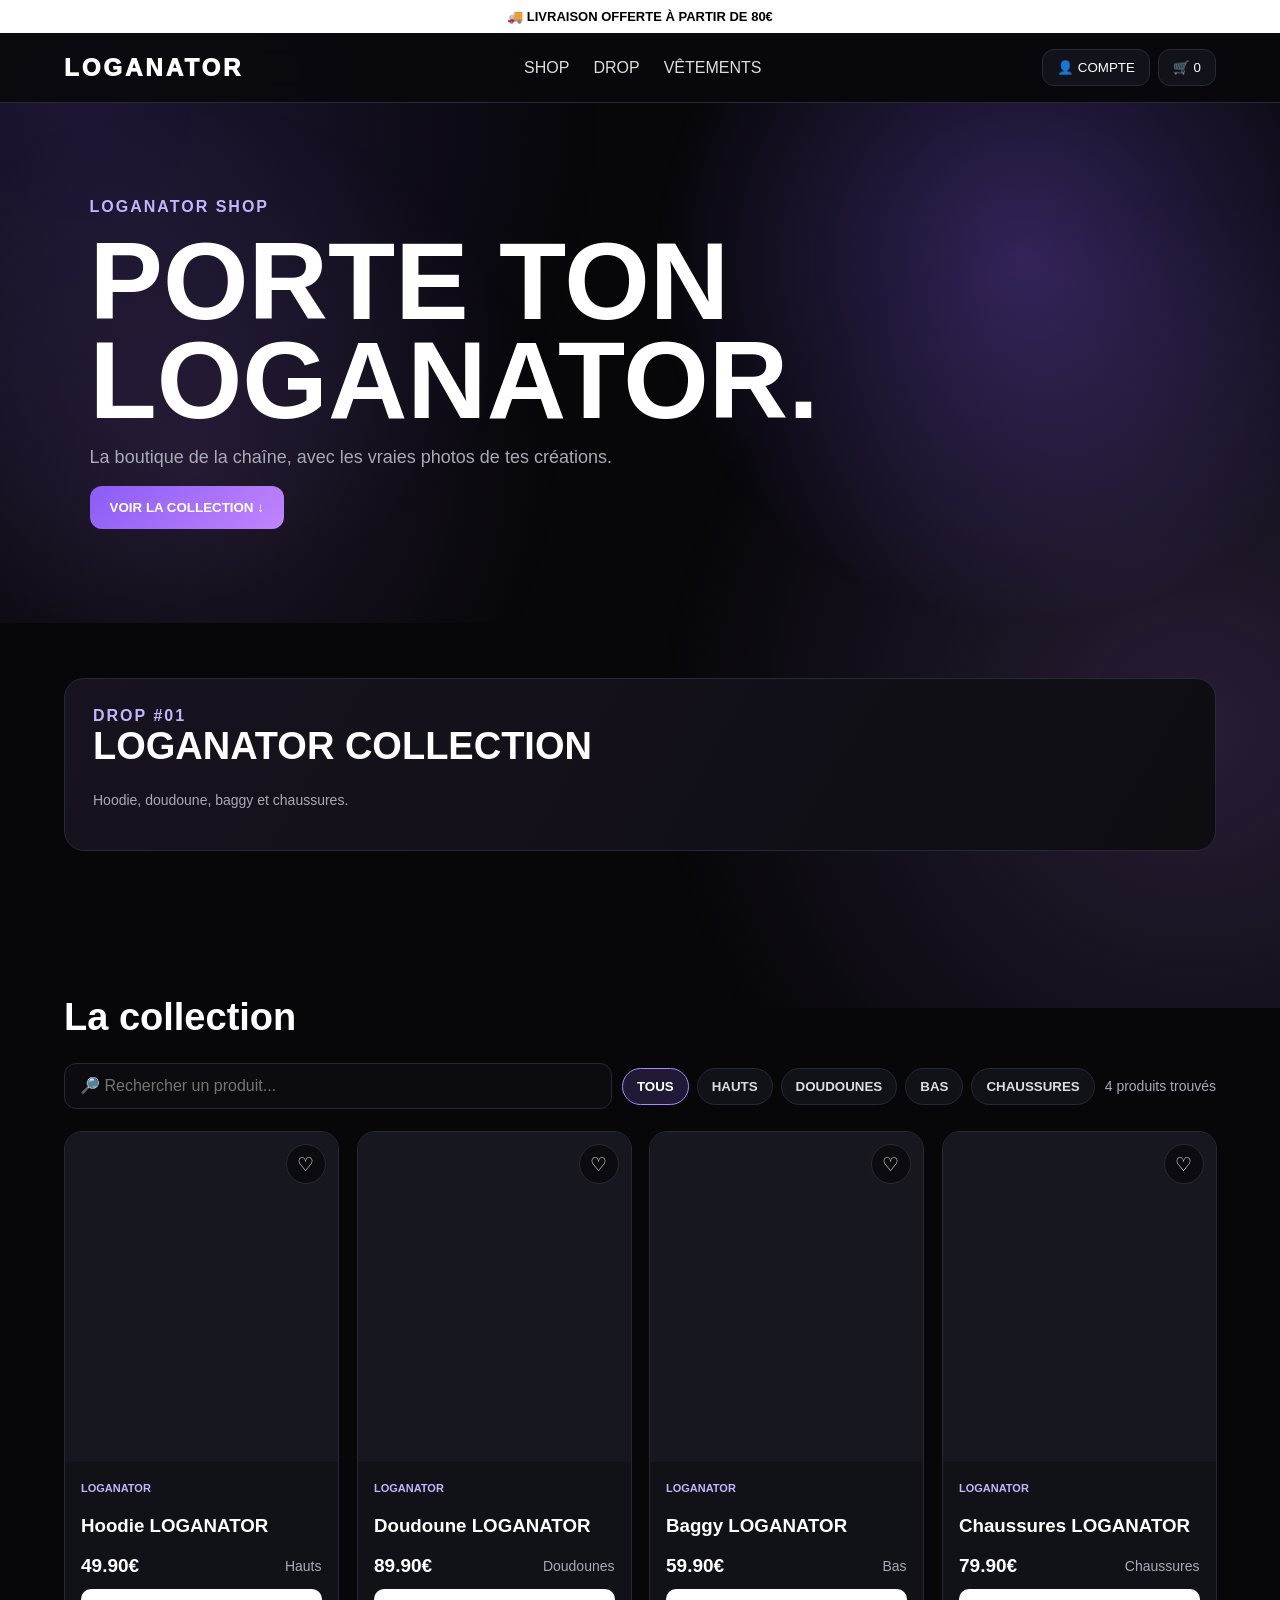
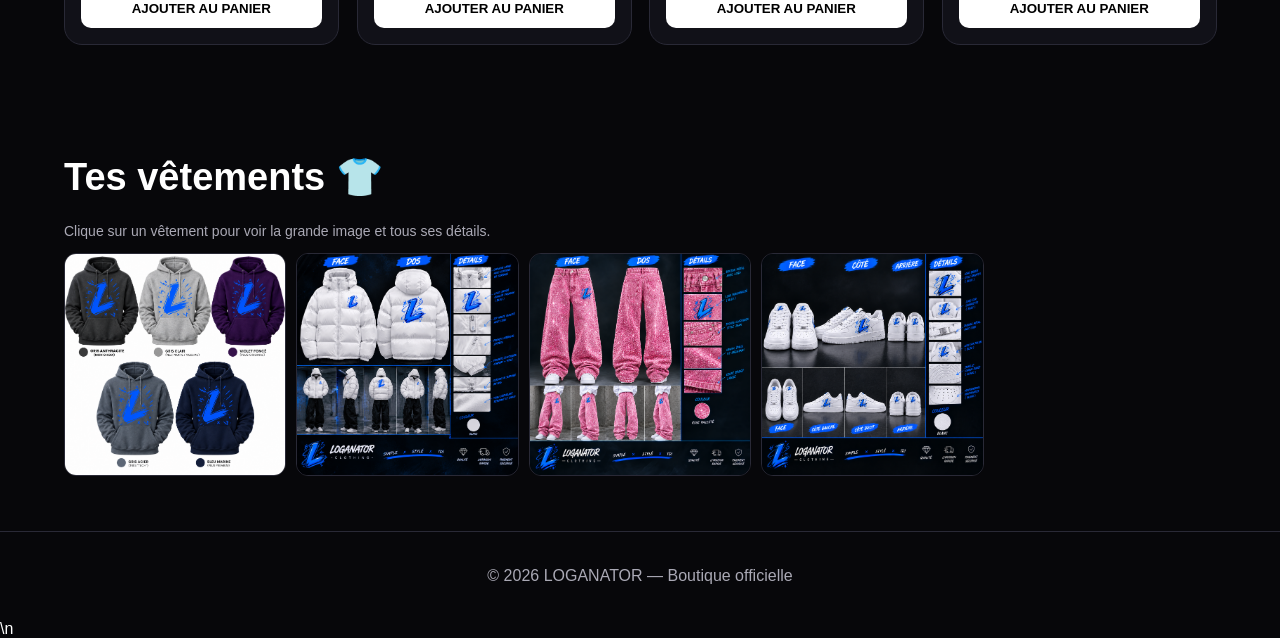
==== index.html @ 08bcb6fb "Add files via upload" ====
<!doctype html>
<html lang="fr">
<head>
<meta charset="utf-8">
<meta name="viewport" content="width=device-width,initial-scale=1">
<title>LOGANATOR — Boutique</title>
<style>
:root{--bg:#07070a;--card:#111118;--text:#fff;--muted:#aaa9b5;--accent:#8b5cf6;--line:#292936}
*{box-sizing:border-box}body{margin:0;background:var(--bg);color:var(--text);font-family:Arial,Helvetica,sans-serif}
.top{padding:9px;text-align:center;background:#fff;color:#000;font-weight:800;font-size:13px}
nav{position:sticky;top:0;z-index:20;display:flex;justify-content:space-between;align-items:center;padding:16px 5%;background:#09090def;border-bottom:1px solid var(--line);backdrop-filter:blur(12px)}
.logo{font-weight:1000;letter-spacing:3px;font-size:24px}.links{display:flex;gap:24px}.links a{color:#ddd;text-decoration:none}
.btn{border:1px solid var(--line);background:#12121a;color:#fff;border-radius:12px;padding:10px 14px;cursor:pointer}
.hero{padding:90px 7%;min-height:520px;display:flex;align-items:center;background:radial-gradient(circle at 80% 30%,#8b5cf655,transparent 34%),radial-gradient(circle at 15% 70%,#c084fc22,transparent 32%)}
.kicker{color:#c4b5fd;font-weight:900;letter-spacing:2px}h1{font-size:clamp(50px,9vw,110px);line-height:.9;margin:15px 0}.hero p{max-width:650px;color:var(--muted);font-size:18px}
.primary{background:linear-gradient(135deg,var(--accent),#c084fc);color:white;border:0;padding:14px 20px;border-radius:12px;font-weight:900;cursor:pointer}
.section{padding:55px 5%}h2{font-size:38px;margin:0 0 24px}.drop{padding:28px;border:1px solid var(--line);border-radius:20px;background:linear-gradient(120deg,#18131f,#0d0d12);margin-bottom:35px}
.grid{display:grid;grid-template-columns:repeat(4,1fr);gap:18px}.card{background:var(--card);border:1px solid var(--line);border-radius:18px;overflow:hidden;cursor:pointer}
.photo{height:330px;background:#17171f;overflow:hidden}.photo img{width:100%;height:100%;object-fit:cover;display:block;transition:.25s}.card:hover .photo img{transform:scale(1.03)}
.info{padding:16px}.tag{font-size:11px;color:#c4b5fd;font-weight:900}.row{display:flex;justify-content:space-between;gap:10px;align-items:center}.price{font-size:19px;font-weight:900}.muted{color:var(--muted);font-size:14px}
.buy{width:100%;margin-top:12px;border:0;border-radius:10px;padding:12px;background:#fff;color:#000;font-weight:900;cursor:pointer}
.gallery{display:grid;grid-template-columns:repeat(5,1fr);gap:10px}.gallery img{width:100%;aspect-ratio:1;object-fit:cover;border-radius:12px;border:1px solid var(--line)}
footer{padding:35px 5%;border-top:1px solid var(--line);text-align:center;color:var(--muted)}
.modal{position:fixed;inset:0;background:#000b;display:none;align-items:center;justify-content:center;padding:20px;z-index:100}
.modal.open{display:flex}.panel{width:min(1000px,100%);max-height:92vh;overflow:auto;background:#111118;border:1px solid var(--line);border-radius:20px;position:relative}
.close{position:absolute;right:15px;top:12px;width:40px;height:40px;border-radius:50%;border:1px solid var(--line);background:#0b0b10;color:#fff;font-size:22px;cursor:pointer;z-index:2}
.detail{display:grid;grid-template-columns:1.1fr .9fr}.detail-img{background:#09090d;min-height:520px}.detail-img img{width:100%;height:100%;min-height:520px;object-fit:contain}.detail-info{padding:35px}.detail-info h2{font-size:42px;margin:8px 0}.detail-price{font-size:30px;font-weight:900;margin:18px 0}.detail-list{color:#ddd;line-height:1.8;padding-left:20px}
.pay-options{display:grid;grid-template-columns:1fr 1fr;gap:10px;margin:15px 0}.pay-option{padding:14px;border:1px solid var(--line);border-radius:12px;background:#0b0b10;color:#fff;cursor:pointer;text-align:left}.pay-option.selected{border-color:#a78bfa;background:#211936}
.checkout-total{font-size:22px;font-weight:900;margin:18px 0}.note{font-size:13px;color:var(--muted);line-height:1.5}
.delivery-form{display:grid;grid-template-columns:1fr 1fr;gap:12px;margin:20px 0}.field{display:flex;flex-direction:column;gap:6px}.field.full{grid-column:1/-1}.field label{font-size:13px;font-weight:800;color:#ddd}.field input,.field select{width:100%;padding:13px;border:1px solid var(--line);border-radius:10px;background:#09090d;color:#fff;font:inherit}.field input:focus,.field select:focus{outline:2px solid #8b5cf6;border-color:#8b5cf6}.delivery-note{padding:12px;border:1px solid var(--line);border-radius:12px;background:#0b0b10;color:var(--muted);font-size:13px;line-height:1.5}.form-error{color:#fca5a5;font-size:13px;display:none;margin-top:8px}.form-error.show{display:block}
@media(max-width:900px){.grid{grid-template-columns:repeat(2,1fr)}.links{display:none}.detail{grid-template-columns:1fr}.detail-img,.detail-img img{min-height:350px}.detail-info{padding:25px}}
@media(max-width:550px){.grid{grid-template-columns:1fr}.gallery{grid-template-columns:repeat(2,1fr)}.hero{padding:65px 6%}.detail-info h2{font-size:32px}.pay-options{grid-template-columns:1fr}}

.v29-maintenance-grid{display:grid;grid-template-columns:repeat(2,minmax(0,1fr));gap:14px;margin:16px 0}.v29-maintenance-grid label{display:flex;flex-direction:column;gap:7px;font-weight:700}.v29-maintenance-grid select,.v29-maintenance-grid input{padding:12px 14px;border-radius:14px;border:1px solid rgba(255,255,255,.14);background:rgba(255,255,255,.07);color:inherit;outline:none}.v29-maintenance-status{margin:14px 0;padding:13px 15px;border-radius:16px;background:rgba(255,255,255,.06);font-weight:800}.v29-maintenance-status.on{border:1px solid rgba(34,197,94,.45);box-shadow:0 0 24px rgba(34,197,94,.12)}.v29-maintenance-status.off{border:1px solid rgba(148,163,184,.2)}.v29-maintenance-countdown{margin-top:14px;font-weight:800;min-height:24px}.v29-maintenance-preview{min-height:220px;display:flex;flex-direction:column;align-items:center;justify-content:center;text-align:center;padding:28px;border-radius:24px;background:linear-gradient(135deg,rgba(255,255,255,.10),rgba(255,255,255,.03));border:1px solid rgba(255,255,255,.13)}.v29-maintenance-icon{font-size:44px;margin-bottom:10px}.v29-maintenance-preview h2{margin:5px 0;font-size:clamp(20px,3vw,30px)}.v29-maintenance-preview p{margin:5px 0;font-weight:800}.v29-maintenance-preview span{opacity:.65;margin-top:8px}body.v29-maintenance-active *,body.v29-maintenance-active *::before,body.v29-maintenance-active *::after{animation:none!important;transition:none!important}
.v29-maintenance-screen{position:fixed;inset:0;z-index:2147483000;pointer-events:auto;display:flex;align-items:center;justify-content:center;padding:24px;background:radial-gradient(circle at 50% 30%,rgba(139,92,246,.22),transparent 45%),#09090b;color:#fff}.v29-maintenance-screen .inner{width:min(760px,100%);text-align:center;padding:48px 28px;border:1px solid rgba(255,255,255,.13);border-radius:32px;background:rgba(255,255,255,.055);box-shadow:0 30px 100px rgba(0,0,0,.45)}.v29-maintenance-screen .icon{font-size:64px;margin-bottom:16px}.v29-maintenance-screen h1{margin:0 0 12px;font-size:clamp(28px,6vw,52px)}.v29-maintenance-screen p{font-size:clamp(16px,3vw,22px);font-weight:800;margin:0 0 12px}.v29-maintenance-screen .count{opacity:.7}.v29-maintenance-screen .bar{height:6px;border-radius:999px;background:rgba(255,255,255,.08);overflow:hidden;margin:28px auto 0;max-width:480px}.v29-maintenance-screen .bar span{display:block;height:100%;width:35%;background:var(--theme-gradient,#8b5cf6);animation:none!important}.v29-maintenance-admin{position:fixed;right:14px;bottom:14px;z-index:2147483001;padding:9px 12px;border-radius:999px;background:rgba(0,0,0,.72);border:1px solid rgba(255,255,255,.12);font-size:12px;opacity:.7}@keyframes v29MaintBar{0%{transform:translateX(-140%)}50%{transform:translateX(180%)}100%{transform:translateX(380%)}}@media(max-width:700px){.v29-maintenance-grid{grid-template-columns:1fr}}
</style>
<script src="https://cdn.jsdelivr.net/npm/@supabase/supabase-js@2"></script>

<style>
.admin-modal{position:fixed;inset:0;background:#000c;display:none;align-items:center;justify-content:center;padding:20px;z-index:300}.admin-modal.open{display:flex}.admin-box{width:min(1100px,100%);max-height:92vh;overflow:auto;background:#111118;border:1px solid #292936;border-radius:20px;padding:28px;position:relative}.admin-close{position:absolute;right:14px;top:12px;border:1px solid #292936;background:#09090d;color:#fff;border-radius:50%;width:38px;height:38px;font-size:22px;cursor:pointer}.admin-grid{display:grid;gap:12px;margin-top:18px}.admin-card{display:grid;grid-template-columns:90px 1fr auto;gap:14px;align-items:center;padding:12px;border:1px solid #292936;border-radius:14px;background:#0b0b10}.admin-card img{width:90px;height:90px;object-fit:cover;border-radius:10px}.admin-actions{display:flex;gap:8px;flex-wrap:wrap}.admin-form{display:grid;grid-template-columns:1fr 1fr;gap:12px;margin-top:18px}.admin-form .full{grid-column:1/-1}.admin-form label{display:flex;flex-direction:column;gap:6px;font-size:13px;font-weight:800}.admin-form input,.admin-form textarea{padding:12px;border:1px solid #292936;border-radius:10px;background:#09090d;color:#fff;font:inherit}.admin-form textarea{min-height:100px}.premium{display:inline-block;padding:6px 10px;border-radius:999px;background:#2a1646;color:#d8b4fe;font-weight:900;font-size:12px}.admin-msg{margin-top:12px;padding:11px;border-radius:10px;background:#0b0b10;color:#aaa9b5}.admin-msg.ok{color:#86efac}.admin-msg.err{color:#fda4af}@media(max-width:700px){.admin-card{grid-template-columns:65px 1fr}.admin-card img{width:65px;height:65px}.admin-actions{grid-column:1/-1}.admin-form{grid-template-columns:1fr}.admin-form .full{grid-column:auto}}
</style>
<style>
.v15-toolbar{display:flex;gap:10px;flex-wrap:wrap;align-items:center;margin:0 0 22px}
.v15-search{flex:1 1 260px;min-width:180px;padding:13px 15px;border:1px solid var(--line);border-radius:12px;background:#0b0b10;color:#fff;font:inherit}
.v15-filters{display:flex;gap:8px;flex-wrap:wrap}.v15-filter{border:1px solid var(--line);background:#111118;color:#ddd;border-radius:999px;padding:10px 14px;cursor:pointer;font-weight:800}.v15-filter.active{border-color:#a78bfa;background:#211936;color:#fff}
.v15-empty{padding:30px;border:1px dashed var(--line);border-radius:16px;color:var(--muted);text-align:center;grid-column:1/-1}
.v15-cart-list{display:grid;gap:10px;margin:15px 0}.v15-cart-row{display:grid;grid-template-columns:70px 1fr auto;gap:12px;align-items:center;padding:12px;border:1px solid var(--line);border-radius:14px;background:#0b0b10}.v15-cart-row img{width:70px;height:70px;object-fit:cover;border-radius:10px}
.v15-qty{display:flex;align-items:center;gap:7px;margin-top:7px}.v15-qty button{width:34px;height:34px;border:1px solid var(--line);border-radius:9px;background:#15151d;color:#fff;cursor:pointer;font-weight:900}.v15-remove{border:0;background:none;color:#fca5a5;cursor:pointer;font-weight:800}
.v15-cart-total{display:flex;justify-content:space-between;padding:15px 0;border-top:1px solid var(--line);font-size:20px;font-weight:900}.v15-shipping{padding:11px 13px;border:1px solid var(--line);border-radius:11px;background:#101017;color:#c4b5fd;font-size:13px}
.v15-size{margin:15px 0}.v15-size label{display:block;font-weight:800;font-size:13px;margin-bottom:8px}.v15-sizes{display:flex;gap:8px;flex-wrap:wrap}.v15-size-btn{min-width:46px;padding:10px 12px;border:1px solid var(--line);border-radius:10px;background:#0b0b10;color:#fff;cursor:pointer;font-weight:900}.v15-size-btn.selected{border-color:#a78bfa;background:#211936}
.v15-fav{position:absolute;right:12px;top:12px;width:40px;height:40px;border-radius:50%;border:1px solid var(--line);background:#09090dcc;color:#fff;cursor:pointer;font-size:19px;z-index:3}.photo{position:relative}
.v15-stat{padding:15px;border:1px solid var(--line);border-radius:14px;background:#0b0b10}.v15-stat b{font-size:24px;display:block;margin-top:4px}
@media(max-width:700px){.v15-cart-row{grid-template-columns:60px 1fr}.v15-cart-row>.v15-line-total{grid-column:2}.v15-cart-row img{width:60px;height:60px}}
</style>
<style>
.v16-tabs{display:flex;gap:8px;flex-wrap:wrap;margin:18px 0}.v16-tab{padding:10px 14px;border:1px solid var(--line);background:#0b0b10;color:#ddd;border-radius:999px;cursor:pointer;font-weight:900}.v16-tab.active{background:#211936;border-color:#a78bfa;color:#fff}.v16-section{display:none}.v16-section.active{display:block}.v16-kpis{display:grid;grid-template-columns:repeat(4,1fr);gap:12px;margin:18px 0}.v16-kpi{padding:16px;border:1px solid var(--line);border-radius:16px;background:#0b0b10}.v16-kpi b{display:block;font-size:28px;margin-top:5px}.v16-two{display:grid;grid-template-columns:1fr 1fr;gap:14px}.v16-box{border:1px solid var(--line);border-radius:16px;background:#0b0b10;padding:16px;margin:14px 0}.v16-box h3{margin-top:0}.v16-list{display:grid;gap:8px}.v16-line{display:flex;justify-content:space-between;gap:10px;align-items:center;padding:11px;border:1px solid var(--line);border-radius:12px}.v16-switch{display:flex;align-items:center;justify-content:space-between;gap:15px;padding:12px 0;border-bottom:1px solid #20202a}.v16-switch:last-child{border-bottom:0}.v16-form{display:grid;grid-template-columns:1fr 1fr;gap:10px}.v16-form .full{grid-column:1/-1}.v16-form input,.v16-form select,.v16-form textarea{width:100%;padding:11px;border:1px solid var(--line);border-radius:10px;background:#09090d;color:#fff;font:inherit}.v16-form textarea{min-height:90px}.v16-badge{padding:5px 8px;border-radius:999px;background:#211936;color:#d8b4fe;font-size:11px;font-weight:900}.v16-danger{color:#fca5a5}.v16-good{color:#86efac}.v16-muted{color:var(--muted);font-size:13px}.v16-table{width:100%;border-collapse:collapse}.v16-table th,.v16-table td{text-align:left;padding:10px;border-bottom:1px solid var(--line);font-size:13px}.v16-scroll{overflow:auto}.v16-preview{border:1px dashed #8b5cf6;border-radius:14px;padding:18px;background:#100d18}.v16-check{display:grid;grid-template-columns:repeat(2,1fr);gap:8px}.v16-check label{padding:10px;border:1px solid var(--line);border-radius:10px}.v16-help{font-size:12px;color:var(--muted);line-height:1.5}.v16-alert{padding:12px;border-radius:12px;background:#16121d;border:1px solid #30243e;margin:10px 0}.v16-publish{position:sticky;bottom:0;padding:12px 0;background:#111118;border-top:1px solid var(--line);display:flex;gap:8px;justify-content:flex-end}
@media(max-width:850px){.v16-kpis{grid-template-columns:repeat(2,1fr)}.v16-two,.v16-form{grid-template-columns:1fr}.v16-form .full{grid-column:auto}}
@media(max-width:520px){.v16-kpis{grid-template-columns:1fr}.v16-check{grid-template-columns:1fr}}
</style>

<style id="loganator-v29-css">
:root{
 --primary-color:var(--accent,#8b5cf6);--secondary-color:#c084fc;--accent-color:var(--accent,#8b5cf6);--glow-color:#8b5cf6;
 --theme-gradient:linear-gradient(135deg,#8b5cf6,#c084fc);--v29-blur:22px;--v29-glass-alpha:.62;--v29-glow:1;--v29-depth:1;
 --v29-speed:1;--v29-transition:260ms;
}
body.v29-performance-fast{--v29-blur:14px;--v29-glow:.7}
body.v29-performance-turbo{--v29-blur:8px;--v29-glow:.35;--v29-depth:.7}
body.v29-performance-light{--v29-blur:2px;--v29-glow:0;--v29-depth:.35}
body.v29-reduced-motion *,body.v29-reduced-motion *::before,body.v29-reduced-motion *::after{animation:none!important;transition:none!important}
body.v29-glass nav,body.v29-glass .card,body.v29-glass .drop,body.v29-glass .v15-filter,body.v29-glass .btn,body.v29-glass .primary{background:rgba(255,255,255,var(--v29-glass-alpha));background:color-mix(in srgb,var(--bg,#07070a) calc((1 - var(--v29-glass-alpha))*100%),transparent);backdrop-filter:blur(var(--v29-blur));-webkit-backdrop-filter:blur(var(--v29-blur));border-color:color-mix(in srgb,var(--glow-color) 42%,transparent);box-shadow:0 calc(12px * var(--v29-depth)) calc(40px * var(--v29-depth)) rgba(0,0,0,.28),0 0 calc(24px * var(--v29-glow)) color-mix(in srgb,var(--glow-color) 22%,transparent)}
body.v29-glass .card{position:relative;isolation:isolate;overflow:hidden;background:linear-gradient(145deg,rgba(255,255,255,calc(var(--v29-glass-alpha)*.18)),rgba(255,255,255,calc(var(--v29-glass-alpha)*.04)));border:1px solid rgba(255,255,255,.16);box-shadow:inset 0 1px 0 rgba(255,255,255,.16),inset 0 -1px 0 rgba(255,255,255,.05),0 18px 55px rgba(0,0,0,.28),0 0 calc(28px * var(--v29-glow)) color-mix(in srgb,var(--glow-color) 16%,transparent);}
body.v29-glass .card::before{content:'';position:absolute;inset:0;pointer-events:none;background:linear-gradient(120deg,rgba(255,255,255,.18),transparent 28%,transparent 72%,rgba(255,255,255,.06));opacity:.7;z-index:-1}
body.v29-glass .card img{filter:saturate(1.04) contrast(1.02);transition:transform var(--v29-transition) ease,filter var(--v29-transition) ease}
body.v29-glass .card:hover img{transform:scale(1.025);filter:saturate(1.12) contrast(1.04)}
body.v29-glass .primary{background:var(--theme-gradient)}
body.v29-glass .buy{background:var(--theme-gradient);color:#fff}
body.v29-glass .card:hover{transform:translateY(-3px);transition:transform var(--v29-transition) ease,box-shadow var(--v29-transition) ease}

.v29-glass-atmosphere{position:fixed;inset:-12%;z-index:-1;pointer-events:none;overflow:hidden;background:radial-gradient(circle at 15% 20%,color-mix(in srgb,var(--primary-color) 18%,transparent),transparent 32%),radial-gradient(circle at 85% 75%,color-mix(in srgb,var(--secondary-color) 18%,transparent),transparent 34%)}
.v29-orb{position:absolute;width:clamp(120px,14vw,260px);height:clamp(120px,14vw,260px);border-radius:50%;background:radial-gradient(circle at 30% 25%,rgba(255,255,255,.32),transparent 22%),radial-gradient(circle at 65% 70%,color-mix(in srgb,var(--glow-color) 75%,transparent),color-mix(in srgb,var(--accent-color) 12%,transparent) 52%,transparent 72%);border:1px solid rgba(255,255,255,.16);box-shadow:inset 0 1px 14px rgba(255,255,255,.2),0 0 45px color-mix(in srgb,var(--glow-color) 24%,transparent);backdrop-filter:blur(calc(var(--v29-blur)*.7));-webkit-backdrop-filter:blur(calc(var(--v29-blur)*.7));opacity:.48;animation:v29Float calc(18s / var(--v29-speed-safe,1)) ease-in-out infinite alternate}
.v29-orb:nth-child(3n){animation-duration:calc(24s / var(--v29-speed-safe,1));opacity:.34}.v29-orb:nth-child(4n){animation-duration:calc(30s / var(--v29-speed-safe,1));opacity:.25}.v29-orb:nth-child(2n){filter:blur(2px)}
@keyframes v29Float{from{transform:translate3d(-3vw,-2vh,0) scale(.82)}to{transform:translate3d(3vw,2vh,0) scale(1.08)}}
body.v29-reduced-motion .v29-orb{animation:none}
body.v29-glass .v29-box,body.v29-glass .v29-statline>div,body.v29-glass .v29-preset,body.v29-glass .v29-speed-demo,.v29-glass-card{background:linear-gradient(145deg,rgba(255,255,255,.12),rgba(255,255,255,.035));border:1px solid rgba(255,255,255,.18);box-shadow:inset 0 1px 0 rgba(255,255,255,.18),inset 0 -1px 0 rgba(255,255,255,.04),0 18px 55px rgba(0,0,0,.24),0 0 calc(34px * var(--v29-glow)) color-mix(in srgb,var(--glow-color) 18%,transparent)}
body.v29-glass .v29-box::after,body.v29-glass .v29-preset::after{content:'';display:block;position:absolute;inset:0;pointer-events:none;border-radius:inherit;background:linear-gradient(115deg,rgba(255,255,255,.13),transparent 25%,transparent 70%,rgba(255,255,255,.04));opacity:.75}

@keyframes v29LogoIn{0%{opacity:0;transform:scale(.78);filter:blur(14px)}55%{opacity:1;transform:scale(1.04);filter:blur(0)}100%{transform:scale(1)}}
.v29-premium-shell{display:grid;grid-template-columns:250px minmax(0,1fr);min-height:78vh;background:linear-gradient(135deg,rgba(255,255,255,.06),rgba(255,255,255,.02));border-radius:24px;overflow:hidden}
.v29-sidebar{padding:18px;display:flex;flex-direction:column;gap:8px;background:rgba(255,255,255,.045);border-right:1px solid rgba(255,255,255,.12);backdrop-filter:blur(var(--v29-blur));-webkit-backdrop-filter:blur(var(--v29-blur))}
.v29-brand{padding:10px 12px 18px;font-weight:1000;letter-spacing:3px}.v29-brand small{display:block;letter-spacing:1px;color:#aaa9b5;margin-top:5px}

.v29-monitor-grid{display:grid;grid-template-columns:repeat(2,minmax(0,1fr));gap:14px}.v29-monitor-status{display:flex;align-items:center;gap:12px;padding:18px;border-radius:20px;border:1px solid rgba(255,255,255,.15);background:linear-gradient(145deg,rgba(255,255,255,.12),rgba(255,255,255,.035));box-shadow:inset 0 1px 0 rgba(255,255,255,.18),0 18px 55px rgba(0,0,0,.22)}.v29-monitor-dot{width:16px;height:16px;border-radius:50%;background:#fbbf24;box-shadow:0 0 18px currentColor;flex:none}.v29-monitor-dot.ok{background:#4ade80;color:#4ade80}.v29-monitor-dot.warn{background:#fbbf24;color:#fbbf24}.v29-monitor-dot.err{background:#fb7185;color:#fb7185}.v29-monitor-list{display:grid;gap:8px;max-height:360px;overflow:auto}.v29-monitor-item{display:grid;grid-template-columns:28px 1fr auto;gap:10px;align-items:start;padding:12px;border-radius:14px;background:rgba(255,255,255,.045);border:1px solid rgba(255,255,255,.09)}.v29-monitor-item.ok{border-color:rgba(74,222,128,.18)}.v29-monitor-item.warn{border-color:rgba(251,191,36,.2)}.v29-monitor-item.err{border-color:rgba(251,113,133,.22)}.v29-monitor-log{font-size:12px;color:#aaa9b5}.v29-monitor-time{font-size:11px;color:#777}.v29-monitor-actions{display:flex;gap:8px;flex-wrap:wrap}.v29-monitor-badge{padding:5px 9px;border-radius:999px;font-size:11px;font-weight:900;background:rgba(255,255,255,.08)}
@media(max-width:800px){.v29-monitor-grid{grid-template-columns:1fr}}
.v29-navbtn{border:1px solid transparent;background:transparent;color:#ddd;text-align:left;padding:12px 13px;border-radius:14px;cursor:pointer;font:inherit;font-weight:800;transition:all var(--v29-transition) ease}.v29-navbtn:hover{background:rgba(255,255,255,.08);border-color:rgba(255,255,255,.12);transform:translateX(2px)}.v29-navbtn.active{background:color-mix(in srgb,var(--glow-color) 18%,transparent);border-color:color-mix(in srgb,var(--glow-color) 48%,transparent);box-shadow:0 0 24px color-mix(in srgb,var(--glow-color) 14%,transparent)}
.v29-main{padding:22px;min-width:0}.v29-header{display:flex;justify-content:space-between;gap:15px;align-items:flex-start;margin-bottom:15px}.v29-header h2{margin:0;font-size:32px}.v29-header p{margin:7px 0 0;color:#aaa9b5}.v29-panel{display:none}.v29-panel.active{display:block}.v29-grid{display:grid;grid-template-columns:repeat(2,minmax(0,1fr));gap:14px}.v29-box{padding:16px;border:1px solid rgba(255,255,255,.12);border-radius:18px;background:rgba(255,255,255,.045);backdrop-filter:blur(var(--v29-blur));-webkit-backdrop-filter:blur(var(--v29-blur))}.v29-box h3{margin:0 0 12px}.v29-control{display:flex;flex-direction:column;gap:7px;margin:10px 0}.v29-control label{font-size:13px;font-weight:800;color:#ddd}.v29-control input[type=range],.v29-control select{width:100%}.v29-control input[type=range]{accent-color:var(--glow-color)}.v29-color-list{display:grid;gap:8px;max-height:320px;overflow:auto}.v29-color-row{display:grid;grid-template-columns:46px 1fr auto;gap:9px;align-items:center}.v29-color-row input[type=color]{width:46px;height:40px;padding:2px;border:1px solid rgba(255,255,255,.18);border-radius:10px;background:transparent}.v29-color-row input[type=text]{width:100%;padding:10px;border:1px solid var(--line);border-radius:10px;background:#09090d;color:#fff}.v29-actions{display:flex;gap:8px;flex-wrap:wrap;margin-top:12px}.v29-gradient-preview{height:100px;border-radius:18px;border:1px solid rgba(255,255,255,.18);background:var(--theme-gradient);box-shadow:0 0 35px color-mix(in srgb,var(--glow-color) 24%,transparent);margin:12px 0}.v29-mini{font-size:12px;color:#aaa9b5}.v29-chip{display:inline-flex;align-items:center;padding:6px 9px;border-radius:999px;background:rgba(255,255,255,.07);border:1px solid rgba(255,255,255,.1);font-size:12px;font-weight:900}.v29-preset-grid{display:grid;grid-template-columns:repeat(5,1fr);gap:10px}.v29-preset{padding:14px;border:1px solid rgba(255,255,255,.12);border-radius:16px;background:rgba(255,255,255,.045);color:#fff;cursor:pointer;text-align:left}.v29-preset:hover{transform:translateY(-2px)}.v29-toggle{display:flex;align-items:center;justify-content:space-between;gap:10px;padding:11px 0;border-bottom:1px solid rgba(255,255,255,.08)}.v29-toggle:last-child{border-bottom:0}.v29-savebar{position:sticky;bottom:0;margin:16px -22px -22px;padding:12px 22px;background:rgba(10,10,16,.82);border-top:1px solid rgba(255,255,255,.12);backdrop-filter:blur(18px);display:flex;justify-content:flex-end;gap:8px;z-index:5}
.v29-speed-demo{padding:18px;border-radius:16px;background:var(--theme-gradient);font-weight:1000;text-align:center;transition:transform var(--v29-transition) ease,box-shadow var(--v29-transition) ease;box-shadow:0 0 30px color-mix(in srgb,var(--glow-color) 25%,transparent)}
.v29-synced{color:#86efac;font-weight:800}.v29-danger{color:#fca5a5}.v29-statline{display:grid;grid-template-columns:repeat(3,1fr);gap:10px}.v29-statline>div{padding:14px;border-radius:14px;background:rgba(255,255,255,.05);border:1px solid rgba(255,255,255,.1)}
@media(max-width:800px){.v29-premium-shell{grid-template-columns:1fr}.v29-sidebar{position:sticky;top:0;z-index:4;display:grid;grid-template-columns:repeat(3,1fr);border-right:0;border-bottom:1px solid rgba(255,255,255,.12)}.v29-brand{grid-column:1/-1}.v29-navbtn{text-align:center}.v29-grid{grid-template-columns:1fr}.v29-preset-grid{grid-template-columns:repeat(2,1fr)}}
@media(max-width:500px){.v29-sidebar{grid-template-columns:repeat(2,1fr)}.v29-main{padding:14px}.v29-savebar{margin:14px -14px -14px;padding:10px 14px}.v29-statline{grid-template-columns:1fr}.v29-header h2{font-size:25px}}
</style>
<style id="loganator-v29-legacy-css">#premiumModal .v16-tabs{display:none}#premiumModal>.admin-box>h2,#premiumModal>.admin-box>p.muted,#premiumModal>.admin-box>#premiumMsg{display:none}#premiumModal .v16-section:not([data-v16-section="overview"]){display:none}#premiumModal .v16-section[data-v16-section="overview"]{display:none}
/* V29.4 Performance Engine — garde tous les effets, mais les rend adaptatifs */
.v29-performance-optimized .v29-orb{animation-duration:28s!important;backdrop-filter:blur(calc(var(--v29-blur)*.35));-webkit-backdrop-filter:blur(calc(var(--v29-blur)*.35))}
.v29-performance-optimized .card,.v29-performance-optimized .drop,.v29-performance-optimized .v15-filter{backdrop-filter:blur(calc(var(--v29-blur)*.55));-webkit-backdrop-filter:blur(calc(var(--v29-blur)*.55))}
.v29-performance-optimized .card::before{animation:none!important}
.v29-performance-turbo .card,.v29-performance-turbo .drop,.v29-performance-turbo .v15-filter{backdrop-filter:blur(5px);-webkit-backdrop-filter:blur(5px)}
.v29-performance-light .v29-orb{animation:none!important;filter:none!important}
.v29-performance-light .card,.v29-performance-light .drop,.v29-performance-light .v15-filter{backdrop-filter:blur(2px);-webkit-backdrop-filter:blur(2px)}
.product-card img,.card img,.admin-card img{content-visibility:auto;}

<style id="loganator-v29-adaptive-performance">
body.v29-auto-turbo .v29-orb:nth-child(n+5){display:none!important}body.v29-auto-turbo .card,body.v29-auto-turbo .drop,body.v29-auto-turbo .v15-filter{backdrop-filter:blur(3px)!important;-webkit-backdrop-filter:blur(3px)!important}
body.v29-auto-light .v29-orb{display:none!important}body.v29-auto-light .card,body.v29-auto-light .drop,body.v29-auto-light .v15-filter,body.v29-auto-light .v29-box{backdrop-filter:none!important;-webkit-backdrop-filter:none!important;box-shadow:none!important}
body.v29-auto-light *,body.v29-auto-light *::before,body.v29-auto-light *::after{animation-duration:.001ms!important;transition-duration:.001ms!important}
</style>
<style id="loganator-v29-performance-max">
/* V29.5 MAX: preserve visuals/features while drastically reducing GPU work */
:root{--v29-render-blur:8px}
body.v29-glass nav,body.v29-glass .card,body.v29-glass .drop,body.v29-glass .v15-filter,body.v29-glass .btn,body.v29-glass .primary{backdrop-filter:blur(var(--v29-render-blur))!important;-webkit-backdrop-filter:blur(var(--v29-render-blur))!important}
body.v29-glass .v29-box,.v29-savebar,.v29-monitor-status{backdrop-filter:blur(8px)!important;-webkit-backdrop-filter:blur(8px)!important}
.v29-glass-atmosphere{contain:strict;transform:translateZ(0);will-change:opacity}
.v29-orb{backdrop-filter:none!important;-webkit-backdrop-filter:none!important;box-shadow:inset 0 1px 10px rgba(255,255,255,.14),0 0 28px color-mix(in srgb,var(--glow-color) 18%,transparent);contain:layout paint;animation-duration:34s!important}
.v29-orb:nth-child(n+13){display:none}
.card,.product-card,.admin-card{contain:layout style paint}
.product-card img,.card img,.admin-card img{content-visibility:auto;contain-intrinsic-size:280px 340px}
body.v29-performance-turbo .v29-orb:nth-child(n+7),body.v29-performance-light .v29-orb:nth-child(n+4),body.v29-performance-fast .v29-orb:nth-child(n+10){display:none}
body.v29-performance-turbo .card,body.v29-performance-turbo .drop,body.v29-performance-turbo .v15-filter{backdrop-filter:blur(4px)!important;-webkit-backdrop-filter:blur(4px)!important}
body.v29-performance-light *{animation-duration:0.001ms!important}
body.v29-performance-light .card,body.v29-performance-light .drop,body.v29-performance-light .v15-filter{backdrop-filter:blur(2px)!important;-webkit-backdrop-filter:blur(2px)!important}
</style>
</style>
</head>
<body>
<div id="v29GlassAtmosphere" class="v29-glass-atmosphere" aria-hidden="true"></div>

<div class="top">🚚 LIVRAISON OFFERTE À PARTIR DE 80€</div>
<nav><div class="logo">LOGANATOR</div><div class="links"><a href="#shop">SHOP</a><a href="#drop">DROP</a><a href="#vetements">VÊTEMENTS</a></div><div style="display:flex;gap:8px;align-items:center"><button class="btn" id="accountBtn" onclick="openAccount()">👤 COMPTE</button><button class="btn" onclick="showCart()">🛒 <span id="count">0</span></button></div></nav>

<section class="hero"><div><div class="kicker">LOGANATOR SHOP</div><h1>PORTE TON<br>LOGANATOR.</h1><p>La boutique de la chaîne, avec les vraies photos de tes créations.</p><button class="primary" onclick="document.querySelector('#shop').scrollIntoView({behavior:'smooth'})">VOIR LA COLLECTION ↓</button></div></section>

<section class="section" id="drop"><div class="drop"><div class="kicker">DROP #01</div><h2>LOGANATOR COLLECTION</h2><p class="muted">Hoodie, doudoune, baggy et chaussures.</p></div></section>

<section class="section" id="shop"><h2>La collection</h2>
<div class="v15-toolbar"><input id="v15Search" class="v15-search" type="search" placeholder="🔎 Rechercher un produit...">
<div class="v15-filters" id="v15Filters">
<button class="v15-filter active" data-filter="Tous">TOUS</button><button class="v15-filter" data-filter="Hauts">HAUTS</button>
<button class="v15-filter" data-filter="Doudounes">DOUDOUNES</button><button class="v15-filter" data-filter="Bas">BAS</button><button class="v15-filter" data-filter="Chaussures">CHAUSSURES</button>
</div><span id="v15ResultCount" class="muted" style="white-space:nowrap">0 produit</span></div><div class="grid" id="grid"></div></section>

<section class="section" id="vetements"><h2>Tes vêtements 👕</h2><p class="muted">Clique sur un vêtement pour voir la grande image et tous ses détails.</p><div class="gallery" id="gallery"></div></section>

<footer>© 2026 LOGANATOR — Boutique officielle</footer>

<div class="modal" id="detailModal" onclick="if(event.target===this)closeModal('detailModal')">
  <div class="panel">
    <button class="close" onclick="closeModal('detailModal')">×</button>
    <div class="detail">
      <div class="detail-img"><img id="detailImage" src="" alt=""></div>
      <div class="detail-info">
        <span class="tag">LOGANATOR</span>
        <h2 id="detailName"></h2>
        <div class="detail-price" id="detailPrice"></div>
        <p id="detailCat" class="muted"></p>
        <ul id="detailList" class="detail-list"></ul>
        <div class="v15-size"><label>TAILLE</label><div class="v15-sizes" id="v15Sizes"></div></div>
        <button class="primary" style="width:100%;margin-top:12px" id="detailAdd">AJOUTER AU PANIER 🛒</button>
        <button class="buy" style="margin-top:10px" id="detailBuy">ACHETER / CHOISIR LE PAIEMENT</button>
      </div>
    </div>
  </div>
</div>

<div class="modal" id="checkoutModal" onclick="if(event.target===this)closeModal('checkoutModal')">
  <div class="panel">
    <button class="close" onclick="closeModal('checkoutModal')">×</button>
    <div class="detail-info">
      <span class="tag">COMMANDE LOGANATOR</span>
      <h2>Mode de paiement</h2>
      <p class="muted">Choisis un mode de paiement pour la démonstration du checkout.</p>
      <div id="checkoutItems" class="v15-cart-list"></div>
      <div id="v15Shipping" class="v15-shipping"></div>
      <div class="v15-cart-total"><span>TOTAL</span><span id="checkoutTotal"></span></div>
      <h3>📦 Où doit-on livrer ?</h3>
      <div class="delivery-form">
        <div class="field"><label for="firstName">Prénom</label><input id="firstName" autocomplete="given-name" placeholder="Logan"></div>
        <div class="field"><label for="lastName">Nom</label><input id="lastName" autocomplete="family-name" placeholder="Nom"></div>
        <div class="field full"><label for="address">Adresse</label><input id="address" autocomplete="street-address" placeholder="12 rue Exemple"></div>
        <div class="field"><label for="postcode">Code postal</label><input id="postcode" inputmode="numeric" autocomplete="postal-code" placeholder="75000"></div>
        <div class="field"><label for="city">Ville</label><input id="city" autocomplete="address-level2" placeholder="Paris"></div>
        <div class="field full"><label for="country">Pays</label><select id="country"><option>France</option><option>Belgique</option><option>Suisse</option><option>Luxembourg</option><option>Autre</option></select></div>
      </div>
      <div class="delivery-note">🚚 Les informations de livraison sont utilisées uniquement pour préparer la commande dans cette démonstration.</div>
      <div id="formError" class="form-error">Remplis les champs obligatoires avant de continuer.</div>
      <div class="pay-options">
        <button class="pay-option selected" data-pay="Carte bancaire">💳 Carte bancaire</button>
        <button class="pay-option" data-pay="PayPal">🅿️ PayPal</button>
      </div>
      <button class="primary" style="width:100%" onclick="finishCheckout()">CONTINUER</button>
      <p class="note">⚠️ Le paiement réel n'est pas connecté dans cette version. Pour encaisser réellement des commandes, il faudra connecter un prestataire de paiement et les informations légales de la boutique.</p>
    </div>
  </div>
</div>

<script>
const products=[
{id:1,name:"Hoodie LOGANATOR",price:49.9,cat:"Hauts",image:"photo-5.jpg",details:["Hoodie LOGANATOR","Design officiel LOGANATOR","Photo produit incluse","Tailles à définir"]},
{id:2,name:"Doudoune LOGANATOR",price:89.9,cat:"Doudounes",image:"photo-9.png",details:["Doudoune LOGANATOR","Coupe épaisse et large","Design blanc LOGANATOR","Tailles à définir"]},
{id:3,name:"Baggy LOGANATOR",price:59.9,cat:"Bas",image:"photo-13.png",details:["Baggy LOGANATOR","Coupe large / streetwear","Design LOGANATOR","Tailles à définir"]},
{id:4,name:"Chaussures LOGANATOR",price:79.9,cat:"Chaussures",image:"photo-6.png",details:["Chaussures LOGANATOR","Design personnalisé LOGANATOR","Photo produit incluse","Tailles à définir"]}];

let cart=JSON.parse(localStorage.getItem('loganatorCart')||'[]'),
    favorites=JSON.parse(localStorage.getItem('loganatorFavorites')||'[]');
let selectedProduct=null,selectedPayment="Carte bancaire",selectedFilter="Tous",selectedSize="";

function save(){localStorage.setItem('loganatorCart',JSON.stringify(cart));update()}
function update(){document.getElementById('count').textContent=cart.reduce((s,x)=>s+x.qty,0)}
function fav(id){return favorites.map(String).includes(String(id))}
function toggleFav(id){id=String(id);favorites=fav(id)?favorites.filter(x=>String(x)!==id):[...favorites,id];localStorage.setItem('loganatorFavorites',JSON.stringify(favorites));render()}
function sizes(p){return p.cat==="Chaussures"?["36","37","38","39","40","41","42","43","44","45"]:["XS","S","M","L","XL","XXL"]}

function add(id,size){
 const p=products.find(x=>String(x.id)===String(id));
 if(!p)return;
 size=size||selectedSize||sizes(p)[0];
 let x=cart.find(a=>String(a.id)===String(id)&&a.size===size);
 if(x)x.qty++;else cart.push({id:p.id,qty:1,size});
 save();alert("Ajouté au panier 🛒")
}
function changeQty(id,size,d){
 let x=cart.find(a=>String(a.id)===String(id)&&a.size===size);
 if(!x)return;
 x.qty+=d;
 if(x.qty<1)cart=cart.filter(a=>a!==x);
 save();renderCheckout()
}
function removeCart(id,size){cart=cart.filter(a=>!(String(a.id)===String(id)&&a.size===size));save();renderCheckout()}

function openProduct(id){
 selectedProduct=products.find(p=>String(p.id)===String(id));
 if(!selectedProduct)return;
 selectedSize="";
 const price=Number(selectedProduct.price)||0;
 document.getElementById('detailImage').src=selectedProduct.image;
 document.getElementById('detailImage').alt=selectedProduct.name;
 document.getElementById('detailName').textContent=selectedProduct.name;
 document.getElementById('detailPrice').textContent=price.toFixed(2)+"€";
 document.getElementById('detailCat').textContent=selectedProduct.cat;
 document.getElementById('detailList').innerHTML=(selectedProduct.details||[]).map(x=>`<li>${x}</li>`).join('');
 document.getElementById('v15Sizes').innerHTML=sizes(selectedProduct).map(x=>`<button class="v15-size-btn" type="button" data-size="${x}">${x}</button>`).join('');
 document.querySelectorAll('#v15Sizes button').forEach(b=>b.onclick=()=>{
   selectedSize=b.dataset.size;
   document.querySelectorAll('#v15Sizes button').forEach(x=>x.classList.toggle('selected',x===b))
 });
 document.getElementById('detailAdd').onclick=()=>add(selectedProduct.id);
 document.getElementById('detailBuy').onclick=()=>{
   add(selectedProduct.id);closeModal('detailModal');openCheckout()
 };
 document.getElementById('detailModal').classList.add('open')
}

function closeModal(id){const e=document.getElementById(id);if(e)e.classList.remove('open')}

function renderCheckout(){
 let total=0;
 document.getElementById('checkoutItems').innerHTML=cart.length?cart.map(x=>{
   const p=products.find(p=>String(p.id)===String(x.id));
   if(!p)return '';
   const price=Number(p.price)||0,line=price*x.qty;
   total+=line;
   return `<div class="v15-cart-row"><img src="${p.image}" alt="${p.name}"><div><b>${p.name}</b><div class="muted">${price.toFixed(2)}€ · Taille ${x.size}</div><div class="v15-qty"><button onclick='changeQty(${JSON.stringify(p.id)},${JSON.stringify(x.size)},-1)'>−</button><b>${x.qty}</b><button onclick='changeQty(${JSON.stringify(p.id)},${JSON.stringify(x.size)},1)'>+</button><button class="v15-remove" onclick='removeCart(${JSON.stringify(p.id)},${JSON.stringify(x.size)})'>Supprimer</button></div></div><div class="v15-line-total"><b>${line.toFixed(2)}€</b></div></div>`
 }).join(''):'<div class="v15-empty">Ton panier est vide 😴</div>';
 document.getElementById('checkoutTotal').textContent=total.toFixed(2)+"€";
 document.getElementById('v15Shipping').textContent=total>=80?"🚚 Livraison offerte !":"🚚 Livraison offerte à partir de 80€ — encore "+(80-total).toFixed(2)+"€"
}

function openCheckout(){if(!cart.length)return alert("Ton panier est vide 😴");renderCheckout();document.getElementById('checkoutModal').classList.add('open')}
function showCart(){openCheckout()}
function finishCheckout(){
 const ids=["firstName","lastName","address","postcode","city"],
       missing=ids.some(id=>!document.getElementById(id).value.trim());
 document.getElementById('formError').classList.toggle('show',missing);
 if(missing)return;
 alert("Mode sélectionné : "+selectedPayment+"\n\nLe paiement réel n'est pas encore connecté.")
}

/* V15 — recherche + catégories.
   Tout passe par cette seule fonction render().
   Elle cherche dans nom, catégorie et description, sans dépendre de la casse.
*/
function normalizeCategory(value){
 const c=String(value||'').trim().toLowerCase();
 if(['haut','hauts','top'].includes(c))return 'Hauts';
 if(['doudoune','doudounes','puffer'].includes(c))return 'Doudounes';
 if(['bas','bottom','pantalon'].includes(c))return 'Bas';
 if(['chaussure','chaussures','shoe','shoes'].includes(c))return 'Chaussures';
 return String(value||'').trim();
}

function productSearchText(p){
 return [
   p.name||'',
   p.cat||'',
   p.description||'',
   ...(Array.isArray(p.details)?p.details:[])
 ].join(' ').toLowerCase();
}

function render(){
 const input=document.getElementById('v15Search');
 const q=(input?.value||'').trim().toLowerCase();

 const list=products.filter(p=>{
   const category=normalizeCategory(p.cat);
   const matchesCategory=selectedFilter==="Tous"||category===selectedFilter;
   const matchesSearch=!q||productSearchText(p).includes(q);
   return matchesCategory&&matchesSearch;
 });

 const count=document.getElementById('v15ResultCount');
 if(count)count.textContent=`${list.length} produit${list.length>1?'s':''} trouvé${list.length>1?'s':''}`;

 document.getElementById('grid').innerHTML=list.length?list.map(p=>{
   const price=Number(p.price)||0;
   return `<article class="card" onclick='openProduct(${JSON.stringify(p.id)})'>
     <div class="photo">
       <img src="${p.image}" alt="${p.name}" loading="lazy">
       <button class="v15-fav" onclick='event.stopPropagation();toggleFav(${JSON.stringify(p.id)})'>${fav(p.id)?"♥":"♡"}</button>
     </div>
     <div class="info">
       <span class="tag">LOGANATOR</span>
       <h3>${p.name}</h3>
       <div class="row"><span class="price">${price.toFixed(2)}€</span><span class="muted">${normalizeCategory(p.cat)}</span></div>
       <button class="buy" onclick='event.stopPropagation();add(${JSON.stringify(p.id)})'>AJOUTER AU PANIER</button>
     </div>
   </article>`
 }).join(''):'<div class="v15-empty">Aucun produit ne correspond à ta recherche ou à cette catégorie.</div>';

 document.getElementById('gallery').innerHTML=products.map(p=>`<img src="${p.image}" alt="${p.name}" loading="lazy" onclick='openProduct(${JSON.stringify(p.id)})' style="cursor:pointer">`).join('');
}

document.getElementById('v15Search').addEventListener('input',render);
document.querySelectorAll('#v15Filters button').forEach(b=>{
 b.addEventListener('click',()=>{
   selectedFilter=b.dataset.filter;
   document.querySelectorAll('#v15Filters button').forEach(x=>x.classList.toggle('active',x===b));
   render()
 })
});
document.querySelectorAll('.pay-option').forEach(b=>b.addEventListener('click',()=>{
 selectedPayment=b.dataset.pay;
 document.querySelectorAll('.pay-option').forEach(x=>x.classList.toggle('selected',x===b))
}));

render();
update();
</script>

<div class="modal" id="accountModal" onclick="if(event.target===this)closeModal('accountModal')">
<div class="panel"><button class="close" onclick="closeModal('accountModal')">×</button>
<div class="detail-info"><span class="tag">LOGANATOR</span><h2 id="authTitle">Connexion / création de compte</h2><div id="accountArea"></div></div></div></div>
<div class="admin-modal" id="premiumModal" onclick="if(event.target===this)closePremium()">
<div class="admin-box"><button class="admin-close" onclick="closePremium()">×</button>
<div id="v29PremiumShell" class="v29-premium-shell">
<aside class="v29-sidebar">
<div class="v29-brand">LOGANATOR <span>V29</span><small>CONTROL CENTER</small></div>
<button class="v29-navbtn active" data-v29-panel="home">⌂ Accueil</button>
<button class="v29-navbtn" data-v29-panel="appearance">◈ Apparence</button>
<button class="v29-navbtn" data-v29-panel="colors">🎨 Couleurs</button>
<button class="v29-navbtn" data-v29-panel="glass">◫ Liquid Glass</button>
<button class="v29-navbtn" data-v29-panel="atmosphere">🌌 Atmosphère</button>
<button class="v29-navbtn" data-v29-panel="cards">🪟 Cartes Glass</button>
<button class="v29-navbtn" data-v29-panel="animations">✦ Animations</button>
<button class="v29-navbtn" data-v29-panel="shop">🛍️ Boutique</button>
<button class="v29-navbtn" data-v29-panel="products">➕ Produits</button>
<button class="v29-navbtn" data-v29-panel="premium">👑 Premium</button>
<button class="v29-navbtn" data-v29-panel="performance">⚡ Performance</button>
<button class="v29-navbtn" data-v29-panel="settings">⚙️ Réglages</button>
<button class="v29-navbtn" data-v29-panel="promos">🏷️ Promotions</button><button class="v29-navbtn" data-v29-panel="maintenance">🛠️ Maintenance</button>
<button class="v29-navbtn" data-v29-panel="orders">📦 Commandes</button>
<button class="v29-navbtn" data-v29-panel="members">👥 Membres</button>
<button class="v29-navbtn" data-v29-panel="monitor">🛡️ Surveillance</button>
</aside>
<main class="v29-main">
<div class="v29-header"><div><h2 id="v29Title">Accueil</h2><p id="v29Subtitle">Control Center LOGANATOR V29 — aperçu en direct et synchronisation.</p></div><span class="v29-chip">V29 ACTIVE</span></div>
<section class="v29-panel active" data-v29-section="home">
<div class="v29-statline"><div>🎨 Couleurs<b id="v29ColorCount">2</b></div><div>⚡ Vitesse<b id="v29SpeedLabel">1×</b></div><div>🔗 Boutique<b class="v29-synced">Synchronisée</b></div></div>
<div class="v29-grid" style="margin-top:14px"><div class="v29-box"><h3>✨ Aperçu en direct</h3><div class="v29-gradient-preview" id="v29HomePreview"></div><p class="v29-mini">Les changements validés sont appliqués immédiatement à la boutique originale.</p></div><div class="v29-box"><h3>🛡️ Stabilité</h3><p>La V29 ajoute ses systèmes en couche isolée : produits, images, panier, compte et fonctions existantes restent conservés.</p><div class="v29-actions"><button class="btn" onclick="v29OpenLegacy('overview')">Ouvrir l'ancien tableau de bord</button></div></div></div>
</section>
<section class="v29-panel" data-v29-section="appearance"><div class="v29-box"><h3>◈ Apparence boutique</h3><div class="v29-control"><label>Preset visuel</label><div class="v29-preset-grid"><button class="v29-preset" onclick="v29Preset('classic')">Classic<br><span class="v29-mini">Sobre</span></button><button class="v29-preset" onclick="v29Preset('glass')">Liquid Glass<br><span class="v29-mini">Verre</span></button><button class="v29-preset" onclick="v29Preset('ultra')">Ultra Glass<br><span class="v29-mini">Profond</span></button><button class="v29-preset" onclick="v29Preset('neon')">Neon<br><span class="v29-mini">Glow</span></button><button class="v29-preset" onclick="v29Preset('minimal')">Minimal<br><span class="v29-mini">Léger</span></button></div></div><div class="v29-control"><label><input id="v29GlassEnabled" type="checkbox" checked> Liquid Glass boutique</label></div></div></section>
<section class="v29-panel" data-v29-section="colors"><div class="v29-box"><h3>🎨 Couleurs de la boutique</h3><p class="v29-mini">Ajoute autant de couleurs que tu veux. Avant validation, tout reste en prévisualisation.</p><div id="v29ColorList" class="v29-color-list"></div><div class="v29-actions"><button class="btn" onclick="v29AddColor()">＋ Ajouter une couleur</button><button class="btn" onclick="v29ResetDraftColors()">↶ Réinitialiser l'aperçu</button></div><div class="v29-gradient-preview" id="v29GradientPreview"></div><p id="v29GradientText" class="v29-mini"></p><div class="v29-actions"><button class="primary" onclick="v29ValidateTheme()">✓ VALIDER ET SYNCHRONISER</button></div></div></section>
<section class="v29-panel" data-v29-section="glass"><div class="v29-grid"><div class="v29-box"><h3>◫ Liquid Glass</h3><div class="v29-control"><label>Blur <span id="v29BlurValue">22px</span></label><input id="v29Blur" type="range" min="0" max="40" value="22"></div><div class="v29-control"><label>Transparence <span id="v29AlphaValue">62%</span></label><input id="v29Alpha" type="range" min="10" max="90" value="62"></div><div class="v29-control"><label>Glow <span id="v29GlowValue">100%</span></label><input id="v29Glow" type="range" min="0" max="150" value="100"></div><div class="v29-control"><label>Profondeur <span id="v29DepthValue">100%</span></label><input id="v29Depth" type="range" min="0" max="150" value="100"></div></div><div class="v29-box"><h3>👁️ Aperçu</h3><div class="v29-box" style="min-height:150px"><b>LOGANATOR</b><p class="v29-mini">Carte Liquid Glass avec reflets, blur, bordure et profondeur.</p></div></div></div></section>
<section class="v29-panel" data-v29-section="atmosphere"><div class="v29-grid"><div class="v29-box"><h3>🌌 Fond Liquid Glass</h3><div class="v29-control"><label><input id="v29OrbsEnabled" type="checkbox" checked> Bulles/ronds en dégradé</label></div><div class="v29-control"><label>Nombre de ronds <span id="v29OrbCountValue">28</span></label><input id="v29OrbCount" type="range" min="4" max="80" value="28"></div><div class="v29-control"><label>Intensité du fond <span id="v29AtmosphereValue">100%</span></label><input id="v29Atmosphere" type="range" min="0" max="150" value="100"></div></div><div class="v29-box"><h3>🎨 Synchronisation</h3><p class="v29-mini">Chaque couleur validée est utilisée automatiquement dans le fond, les ronds et les reflets. Plus tu ajoutes de couleurs, plus le dégradé les répartit.</p><div class="v29-gradient-preview" id="v29AtmospherePreview"></div></div></div></section>
<section class="v29-panel" data-v29-section="cards"><div class="v29-grid"><div class="v29-box"><h3>🪟 Cartes Liquid Glass</h3><div class="v29-control"><label>Intensité des reflets <span id="v29ReflectionValue">100%</span></label><input id="v29Reflection" type="range" min="0" max="200" value="100"></div><div class="v29-control"><label>Arrondi des cartes <span id="v29RadiusValue">24px</span></label><input id="v29Radius" type="range" min="8" max="50" value="24"></div><div class="v29-toggle"><span>Reflet lumineux au survol</span><input id="v29HoverGlass" type="checkbox" checked></div></div><div class="v29-box"><div class="v29-glass-card" style="position:relative;min-height:180px;border-radius:24px;padding:25px;overflow:hidden"><b style="font-size:22px">LOGANATOR</b><p class="v29-mini">Aperçu d'une carte avec profondeur, verre, reflet et glow.</p><button class="primary">APERÇU</button></div></div></div></section>
<section class="v29-panel" data-v29-section="products"><div class="v29-box"><h3>➕ Produits — synchronisation boutique</h3><p class="v29-mini">Ajoute directement un produit depuis V29. Après enregistrement, la boutique est rechargée automatiquement.</p><div class="v29-actions"><button class="primary" onclick="newPremiumProduct()">＋ AJOUTER UN PRODUIT</button><button class="btn" onclick="v29RefreshProductCenter()">↻ Actualiser la boutique</button></div><div id="v29ProductCenter" class="admin-grid" style="margin-top:16px"></div></div></section>
<section class="v29-panel" data-v29-section="animations"><div class="v29-box"><h3>✦ Vitesse des animations</h3><div class="v29-control"><label>Vitesse</label><select id="v29Speed"><option value="0.25">0,25×</option><option value="0.5">0,5×</option><option value="1" selected>1×</option><option value="2">2×</option><option value="5">5×</option><option value="10">10×</option><option value="25">25×</option><option value="50">50×</option><option value="100">100×</option><option value="0">Instantané</option></select></div><div class="v29-speed-demo" id="v29SpeedDemo">APERÇU DE LA VITESSE</div><p class="v29-mini">×100 accélère les transitions/animations de l'interface uniquement. Cela ne rend pas Internet ni le serveur 100× plus rapide.</p></div></section>
<section class="v29-panel" data-v29-section="shop"><div class="v29-box"><h3>🛍️ Boutique</h3><p>Les réglages marqués ici concernent réellement la boutique et sont synchronisés avec elle.</p><div class="v29-toggle"><span>Appliquer le thème validé à la boutique</span><input id="v29ShopTheme" type="checkbox" checked></div><div class="v29-actions"><button class="primary" onclick="newPremiumProduct()">➕ Ajouter un produit</button><button class="btn" onclick="v29OpenLegacy('products')">Gérer les produits existants</button><button class="btn" onclick="v29OpenLegacy('site')">Contenu & sections</button></div></div></section>
<section class="v29-panel" data-v29-section="premium"><div class="v29-box"><h3>👑 Premium V29</h3><p>Les paramètres propres au Control Center restent séparés des paramètres de la boutique.</p><div class="v29-toggle"><span>Auto-sauvegarde locale des réglages</span><input id="v29Autosave" type="checkbox" checked></div><div class="v29-actions"><button class="btn" onclick="v29OpenLegacy('tools')">Outils & contrôle qualité</button></div></div></section>
<section class="v29-panel" data-v29-section="performance"><div class="v29-box"><h3>⚡ Performance</h3><p>Réduis les effets lourds sans supprimer les fonctionnalités de la boutique.</p><div class="v29-actions"><button class="v29-preset" onclick="v29Performance('normal')">NORMAL</button><button class="v29-preset" onclick="v29Performance('fast')">RAPIDE</button><button class="v29-preset" onclick="v29Performance('turbo')">TURBO</button><button class="v29-preset" onclick="v29Performance('light')">APPAREIL LÉGER</button></div><div class="v29-toggle"><span>Animations réduites</span><input id="v29ReducedMotion" type="checkbox"></div></div></section>
<section class="v29-panel" data-v29-section="monitor"><div class="v29-monitor-grid"><div class="v29-box"><h3>🛡️ Surveillance du site</h3><div class="v29-monitor-status"><span id="v29MonitorDot" class="v29-monitor-dot"></span><div><b id="v29MonitorStatus">Analyse en attente</b><div id="v29MonitorSummary" class="v29-mini">Lance une analyse pour vérifier la boutique.</div></div></div><div class="v29-monitor-actions"><button class="primary" onclick="v29RunHealthCheck()">🔎 ANALYSE COMPLÈTE</button><button class="btn" onclick="v29ClearMonitorLog()">🧹 Effacer le journal</button></div><div class="v29-control"><label><input id="v29MonitorAuto" type="checkbox"> Surveillance automatique pendant que la boutique est ouverte</label></div><div class="v29-control"><label>Fréquence</label><select id="v29MonitorInterval"><option value="15000">15 secondes</option><option value="30000" selected>30 secondes</option><option value="60000">1 minute</option><option value="300000">5 minutes</option></select></div></div><div class="v29-box"><h3>📋 Journal des problèmes</h3><div id="v29MonitorLog" class="v29-monitor-list"><div class="v29-mini">Aucun problème enregistré.</div></div></div></div><div class="v29-box" style="margin-top:14px"><h3>🧪 Contrôles effectués</h3><div id="v29MonitorChecks" class="v29-monitor-list"><div class="v29-mini">Aucune analyse effectuée.</div></div></div></section><section class="v29-panel" data-v29-section="maintenance"><div class="v29-box"><h3>🛠️ Mode maintenance</h3><p class="v29-mini">Pendant la maintenance, les visiteurs voient uniquement l’écran de maintenance. Ton compte Premium propriétaire garde l’accès complet à la boutique.</p><div class="v29-maintenance-status" id="v29MaintenanceStatus">Chargement…</div><div class="v29-maintenance-grid"><label>Durée<select id="v29MaintenanceDuration"><option value="900">15 minutes</option><option value="1800">30 minutes</option><option value="3600">1 heure</option><option value="7200">2 heures</option><option value="14400">4 heures</option><option value="21600">6 heures</option><option value="43200">12 heures</option><option value="86400">24 heures</option><option value="172800">2 jours</option><option value="604800">7 jours</option><option value="custom">Personnalisée</option><option value="0">Jusqu’à désactivation</option></select></label><label id="v29MaintenanceCustomWrap" style="display:none">Durée personnalisée (minutes)<input id="v29MaintenanceCustom" type="number" min="1" max="10080" value="60"></label></div><div class="v29-actions"><button class="primary" id="v29MaintenanceEnable" onclick="v29EnableMaintenance()">🛠️ ACTIVER LA MAINTENANCE</button><button class="btn" onclick="v29DisableMaintenance()">✅ DÉSACTIVER ET ROUVRIR LA BOUTIQUE</button></div><div id="v29MaintenanceCountdown" class="v29-maintenance-countdown"></div></div><div class="v29-box"><h3>👁️ Aperçu visiteur</h3><div class="v29-maintenance-preview"><div class="v29-maintenance-icon">🛠️</div><h2>MODE MAINTENANCE ACTIVÉE</h2><p>MAIS LA BOUTIQUE REVIENT BIENTÔT....</p><span>Les modifications sont en cours. Merci de patienter.</span></div></div></section><section class="v29-panel" data-v29-section="settings"><div class="v29-box"><h3>⚙️ Réglages</h3><div class="v29-actions"><button class="btn" onclick="v29SaveSettings()">💾 Sauvegarder maintenant</button><button class="btn" onclick="v29ResetAll()">↺ Réinitialiser V29</button></div><p id="v29Status" class="v29-mini"></p></div></section>
<section class="v29-panel" data-v29-section="promos"><div class="v29-box"><h3>🏷️ Promotions</h3><p>Gestion existante conservée.</p><button class="primary" onclick="v29OpenLegacy('promos')">Ouvrir les promotions V16.1</button></div></section>
<section class="v29-panel" data-v29-section="orders"><div class="v29-box"><h3>📦 Commandes</h3><button class="primary" onclick="v29OpenLegacy('orders')">Ouvrir les commandes</button></div></section>
<section class="v29-panel" data-v29-section="members"><div class="v29-box"><h3>👥 Membres</h3><button class="primary" onclick="v29OpenLegacy('members')">Ouvrir les membres PREMIUM</button></div></section>
<div class="v29-savebar"><span id="v29SaveState" class="v29-mini" style="margin-right:auto">Prêt</span><button class="btn" onclick="v29SaveSettings()">💾 Sauvegarder</button><button class="primary" onclick="v29ValidateTheme()">✓ VALIDER ET SYNCHRONISER</button></div>
</main></div>
<div style="display:none" id="v29LegacyAnchor"></div>
<span class="premium">👑 COMPTE PREMIUM</span><h2>Centre de contrôle LOGANATOR</h2>
<p class="muted">Gestion produits, site, promotions, commandes, membres et statistiques.</p>
<div id="premiumMsg" class="admin-msg">Chargement…</div>
<div class="v16-tabs">
<button class="v16-tab active" data-v16-tab="overview">📊 Vue d'ensemble</button><button class="v16-tab" data-v16-tab="products">🛍️ Produits</button><button class="v16-tab" data-v16-tab="site">🎨 Site & brouillon</button><button class="v16-tab" data-v16-tab="promos">🏷️ Promotions</button><button class="v16-tab" data-v16-tab="orders">📦 Commandes</button><button class="v16-tab" data-v16-tab="members">👥 Membres</button><button class="v16-tab" data-v16-tab="tools">🧠 Outils</button></div>
<section class="v16-section active" data-v16-section="overview"><div class="v16-kpis"><div class="v16-kpi">Visites<b id="v16Visits">0</b></div><div class="v16-kpi">Vues produits<b id="v16Views">0</b></div><div class="v16-kpi">Ajouts panier<b id="v16Adds">0</b></div><div class="v16-kpi">Commandes<b id="v16Orders">0</b></div></div><div class="v16-two"><div class="v16-box"><h3>🔥 Produits populaires</h3><div id="v16Popular" class="v16-list"></div></div><div class="v16-box"><h3>⚠️ Alertes</h3><div id="v16Alerts"></div></div></div><div class="v16-box"><h3>📈 Activité récente</h3><div id="v16Recent" class="v16-list"></div></div></section>
<section class="v16-section" data-v16-section="products"><div class="admin-actions"><button class="primary" onclick="newPremiumProduct()">➕ Ajouter un produit</button><button class="btn" onclick="v16RefreshProducts()">🔄 Actualiser</button></div><div id="premiumList" class="admin-grid"></div></section>
<section class="v16-section" data-v16-section="site"><div class="v16-box"><h3>✏️ Contenu du site</h3><div class="v16-form"><label>Titre HERO<input id="v16HeroTitle" placeholder="PORTE TON LOGANATOR."></label><label>Sous-titre<input id="v16HeroText" placeholder="La boutique officielle…"></label><label>Bouton principal<input id="v16HeroButton" placeholder="VOIR LA COLLECTION"></label><label>Texte bannière<input id="v16BannerText" placeholder="LIVRAISON OFFERTE…"></label><label class="full">Message DROP<textarea id="v16DropText"></textarea></label></div></div><div class="v16-box"><h3>🧩 Sections</h3><div class="v16-switch"><span>Afficher les nouveautés</span><input id="v16ShowNew" type="checkbox" checked></div><div class="v16-switch"><span>Afficher les populaires</span><input id="v16ShowPopular" type="checkbox" checked></div><div class="v16-switch"><span>Afficher les promotions</span><input id="v16ShowPromos" type="checkbox" checked></div><div class="v16-switch"><span>Afficher le DROP</span><input id="v16ShowDrop" type="checkbox" checked></div></div><div class="v16-preview"><b>👁️ Prévisualisation</b><h2 id="v16PreviewTitle">PORTE TON LOGANATOR.</h2><p id="v16PreviewText" class="muted">La boutique officielle LOGANATOR.</p><button class="primary" id="v16PreviewButton">VOIR LA COLLECTION</button></div><div class="v16-publish"><button class="btn" onclick="v16SaveDraft()">💾 Enregistrer brouillon</button><button class="primary" onclick="v16PublishDraft()">🚀 Publier</button></div></section>
<section class="v16-section" data-v16-section="promos"><div class="v16-box"><h3>🏷️ Créer un code promo</h3><div class="v16-form"><label>Code<input id="v16PromoCode" placeholder="LOGAN10"></label><label>Type<select id="v16PromoType"><option value="percent">Pourcentage</option><option value="fixed">Montant fixe</option></select></label><label>Valeur<input id="v16PromoValue" type="number" min="0" step="0.01"></label><label>Minimum d'achat<input id="v16PromoMin" type="number" min="0" step="0.01"></label><label>Date de début<input id="v16PromoStart" type="datetime-local"></label><label>Date de fin<input id="v16PromoEnd" type="datetime-local"></label><label>Limite d'utilisations<input id="v16PromoMax" type="number" min="1"></label><button class="primary full" onclick="v16CreatePromo()">➕ Créer le code</button></div></div><div class="v16-box"><h3>Codes existants</h3><div id="v16PromoList" class="v16-list"></div></div></section>
<section class="v16-section" data-v16-section="orders"><div class="admin-actions"><button class="btn" onclick="v16LoadOrders()">🔄 Actualiser les commandes</button></div><div class="v16-scroll"><table class="v16-table"><thead><tr><th>Date</th><th>Client</th><th>Total</th><th>Statut</th><th>Paiement</th><th></th></tr></thead><tbody id="v16OrderRows"></tbody></table></div></section>
<section class="v16-section" data-v16-section="members"><div class="v16-box"><h3>👥 Gestion des membres PREMIUM</h3><div class="admin-actions"><input id="premiumMemberEmail" type="email" placeholder="nouveau@email.com" style="flex:1;min-width:220px;padding:12px;border:1px solid var(--line);border-radius:10px;background:#09090d;color:#fff"><button class="primary" onclick="addPremiumMember()">➕ AJOUTER</button></div><div id="premiumMembersList" class="admin-grid"></div></div></section>
<section class="v16-section" data-v16-section="tools"><div class="v16-two"><div class="v16-box"><h3>🧠 Assistant boutique</h3><div id="v16SmartTools"></div></div><div class="v16-box"><h3>🧹 Contrôle qualité</h3><div id="v16Quality"></div></div></div><div class="v16-box"><h3>🛡️ Sécurité</h3><p class="v16-help">Les écritures Premium sont prévues pour être protégées par Supabase RLS via la migration <b>premium_v16.sql</b>. Le navigateur ne doit jamais contenir de clé service-role.</p></div></section>
<div class="admin-actions" style="margin-top:18px"><button class="btn" onclick="premiumLogout()">Se déconnecter</button></div></div></div>
<div class="admin-modal" id="premiumEditor" onclick="if(event.target===this)closeEditor()"><div class="admin-box"><button class="admin-close" onclick="closeEditor()">×</button><span class="premium">👑 PREMIUM</span><h2 id="premiumEditorTitle">Modifier un produit</h2><form class="admin-form" id="premiumForm"><input type="hidden" id="premiumId"><label class="full">Nom<input id="premiumName" required></label><label>Prix (€)<input id="premiumPrice" type="number" step="0.01" min="0" required></label><label>Prix avant promo (€)<input id="premiumCompare" type="number" step="0.01" min="0"></label><label>Catégorie<select id="premiumCat"><option>Hauts</option><option>Doudounes</option><option>Bas</option><option>Chaussures</option></select></label><label>Stock<input id="premiumStock" type="number" min="0" value="0"></label><label class="full">Tailles (séparées par des virgules)<input id="premiumSizes" placeholder="XS,S,M,L,XL"></label><label>Badge<select id="premiumBadge"><option value="">Aucun</option><option>NEW</option><option>PROMO</option><option>BEST-SELLER</option><option>ÉPUISÉ</option></select></label><label>Publication<input id="premiumPublishAt" type="datetime-local"></label><label class="full">Description<textarea id="premiumDetails"></textarea></label><label class="full">Image<input id="premiumImage" type="file" accept="image/*"></label><label><input id="premiumFeatured" type="checkbox"> ⭐ Produit à la une</label><label><input id="premiumPopular" type="checkbox"> 🔥 Produit populaire</label><label><input id="premiumNew" type="checkbox" checked> 🆕 Nouveauté</label><label><input id="premiumPublished" type="checkbox" checked> 👁️ Publié</label><button class="primary full" type="submit">💾 ENREGISTRER</button></form></div></div>
<div class="admin-modal" id="premiumMembersModal" style="display:none"></div>
<script>
const LOGANATOR_SUPABASE_URL="https://aidaqphingkvvevgbeyk.supabase.co";
const LOGANATOR_SUPABASE_KEY="sb_publishable_g3yTfPLGBasbLU4Q3LEi0w_P6b8ROLM";
const LOGANATOR_PREMIUM=["gauducheaulogan@gmail.com","leloganator@gmail.com","alexisprouillac@gmail.com","theteamsloganator@gmail.com"];
let LOGANATOR_SB=null, LOGANATOR_USER=null;
function supabaseReady(){return LOGANATOR_SUPABASE_URL.startsWith("https://")&&LOGANATOR_SUPABASE_KEY.length>20}
function premiumEmail(){return (LOGANATOR_USER?.email||"").toLowerCase()}
function isLoganatorPremium(){return !!LOGANATOR_USER&&LOGANATOR_PREMIUM.includes(premiumEmail())}
function showAccountMessage(m){const el=document.getElementById('accountArea');if(el)el.innerHTML=m}
window.openAccount=async function(){
 if(!supabaseReady()){showAccountMessage('<div class="notice">⚠️ Le système de compte est prêt, mais il faut encore connecter ton projet Supabase.</div>');document.getElementById('accountModal').classList.add('open');return}
 if(LOGANATOR_USER&&(isLoganatorPremium()||await v15CheckPremium(premiumEmail()))){openPremium();return}
 const title=document.getElementById('authTitle');title.textContent=LOGANATOR_USER?'Mon compte':'Connexion / création de compte';
 showAccountMessage(LOGANATOR_USER?`<p>Connecté avec <b>${LOGANATOR_USER.email}</b>.</p><button class="btn" onclick="premiumLogout()">Se déconnecter</button>`:`<div class="field"><label>Adresse e-mail</label><input id="v12Email" type="email" placeholder="ton@email.com"></div><br><div class="field"><label>Mot de passe</label><input id="v12Password" type="password" placeholder="••••••••"></div><div style="display:flex;gap:8px;flex-wrap:wrap;margin-top:15px"><button class="primary" onclick="v12Login()">SE CONNECTER</button><button class="btn" onclick="v12Signup()">CRÉER UN COMPTE</button><button class="btn" onclick="v12Reset()">MOT DE PASSE OUBLIÉ</button></div><div id="v12Msg" class="notice">Les comptes sont gérés par Supabase.</div>`);
 document.getElementById('accountModal').classList.add('open');
}
function v12msg(m){const e=document.getElementById('v12Msg');if(e)e.textContent=m}
window.v12Login=async function(){const email=document.getElementById('v12Email').value.trim(),password=document.getElementById('v12Password').value;if(!email||!password)return v12msg('Remplis les deux champs.');const {error}=await LOGANATOR_SB.auth.signInWithPassword({email,password});if(error)return v12msg(error.message);closeModal('accountModal');if(await v15CheckPremium(email.toLowerCase()))openPremium()}
window.v12Signup=async function(){const email=document.getElementById('v12Email').value.trim(),password=document.getElementById('v12Password').value;if(!email||password.length<6)return v12msg('E-mail valide + mot de passe de 6 caractères minimum.');const {error}=await LOGANATOR_SB.auth.signUp({email,password,options:{emailRedirectTo:location.href}});v12msg(error?error.message:'✅ Compte créé. Vérifie ton e-mail si une confirmation est demandée.')}
window.v12Reset=async function(){const email=document.getElementById('v12Email').value.trim();if(!email)return v12msg('Entre ton e-mail.');const {error}=await LOGANATOR_SB.auth.resetPasswordForEmail(email,{redirectTo:location.href});v12msg(error?'❌ '+error.message:'✅ Si le compte existe, un e-mail de réinitialisation a été envoyé.')}
window.premiumLogout=async function(){if(LOGANATOR_SB)await LOGANATOR_SB.auth.signOut();LOGANATOR_USER=null;closePremium();closeModal('accountModal');document.getElementById('accountBtn').textContent='👤 COMPTE'}
function premiumMessage(m,ok=false){const e=document.getElementById('premiumMsg');e.textContent=m;e.className='admin-msg'+(ok?' ok':'')}
window.openPremium=async function(){if(!(isLoganatorPremium()||await v15CheckPremium(premiumEmail())))return alert('Accès réservé aux membres PREMIUM 👑');await v12LoadProducts();render();renderPremiumList();document.getElementById('premiumModal').classList.add('open')}
window.closePremium=function(){document.getElementById('premiumModal').classList.remove('open')}
window.closeEditor=function(){document.getElementById('premiumEditor').classList.remove('open')}
function localFallbackImage(p){
 const n=(p.name||'').toLowerCase();
 if(n.includes('hoodie')) return 'photo-5.jpg';
 if(n.includes('doudoune')) return 'photo-9.png';
 if(n.includes('baggy')) return 'photo-13.png';
 if(n.includes('chauss')) return 'photo-6.png';
 return 'photo-5.jpg';
}
function dbToProduct(p){
 const description=(p.description||'').trim();
 const rawCat=p.category||'';
 const cat=normalizeCategory(rawCat);
 return {...p,price:Number(p.price)||0,cat,category:rawCat,image:p.image_url||localFallbackImage(p),description,details:description?description.split(/\r?\n/).map(x=>x.trim()).filter(Boolean):[p.name||'Produit LOGANATOR']};
}
async function v12LoadProducts(){
 if(!LOGANATOR_SB)return;
 const {data,error}=await LOGANATOR_SB.from('products').select('*').order('created_at',{ascending:true});
 if(error){console.warn('Supabase products:',error.message);return;}
 if(data&&data.length){const maint=data.find(x=>x.name==='__LOGANATOR_SYSTEM_MAINTENANCE__');window.__loganatorMaintenance=maint?.description?(()=>{try{return JSON.parse(maint.description)}catch{return null}})():null;const visible=data.filter(x=>x.name!=='__LOGANATOR_SYSTEM_MAINTENANCE__');products.splice(0,products.length,...visible.map(dbToProduct));}
}
function renderPremiumList(){document.getElementById('premiumList').innerHTML=products.map(p=>`<div class="admin-card"><img src="${p.image}" alt="${p.name}"><div><b>${p.name}</b><div class="muted">${Number(p.price).toFixed(2)}€ · ${p.cat}</div></div><div class="admin-actions"><button class="btn" onclick='editPremiumProduct(${JSON.stringify(p.id)})'>✏️ Modifier</button><button class="btn" onclick='deletePremiumProduct(${JSON.stringify(p.id)})'>🗑️ Supprimer</button></div></div>`).join('')}
window.editPremiumProduct=function(id){const p=products.find(x=>String(x.id)===String(id));if(!p)return;document.getElementById('premiumEditorTitle').textContent='Modifier le produit';document.getElementById('premiumId').value=id;document.getElementById('premiumName').value=p.name;document.getElementById('premiumPrice').value=p.price;document.getElementById('premiumCat').value=p.cat;document.getElementById('premiumDetails').value=(p.details||[]).join('\n');document.getElementById('premiumImage').value='';document.getElementById('premiumEditor').classList.add('open')}
window.newPremiumProduct=function(){document.getElementById('premiumEditorTitle').textContent='Ajouter un produit';document.getElementById('premiumId').value='';document.getElementById('premiumName').value='';document.getElementById('premiumPrice').value='0';document.getElementById('premiumCat').value='';document.getElementById('premiumDetails').value='';document.getElementById('premiumImage').value='';document.getElementById('premiumEditor').classList.add('open')}
async function v12Upload(file){const name=file.name.toLowerCase().replace(/[^a-z0-9._-]/g,'-');const path='products/'+Date.now()+'-'+name;const {error}=await LOGANATOR_SB.storage.from('product-images').upload(path,file);if(error)throw error;return LOGANATOR_SB.storage.from('product-images').getPublicUrl(path).data.publicUrl}
window.deletePremiumProduct=async function(id){if(!isLoganatorPremium()||!confirm('Supprimer ce produit pour tout le monde ?'))return;const {error}=await LOGANATOR_SB.from('products').delete().eq('id',id);if(error)return alert('Erreur : '+error.message);await v12LoadProducts();render();renderPremiumList();premiumMessage('✅ Produit supprimé pour tout le monde.',true)}

async function v15CheckPremium(email){if(!LOGANATOR_SB||!email)return false;if(LOGANATOR_PREMIUM.includes(email.toLowerCase()))return true;const {data}=await LOGANATOR_SB.from('premium_members').select('email').eq('email',email.toLowerCase()).maybeSingle();return !!data}
async function openPremiumMembers(){if(!(isLoganatorPremium()||await v15CheckPremium(premiumEmail())))return;document.getElementById('premiumMembersModal').classList.add('open');await loadPremiumMembers()}
function closePremiumMembers(){document.getElementById('premiumMembersModal').classList.remove('open')}
async function loadPremiumMembers(){const box=document.getElementById('premiumMembersList');const {data,error}=await LOGANATOR_SB.from('premium_members').select('*').order('created_at');if(error){box.innerHTML='<div class="admin-msg err">'+error.message+'</div>';return}box.innerHTML=(data||[]).map(m=>`<div class="admin-card" style="grid-template-columns:1fr auto"><div><b>${m.email}</b><div class="muted">Membre PREMIUM</div></div><button class="btn" onclick='removePremiumMember(${JSON.stringify(m.email)})'>🗑️ Retirer</button></div>`).join('')}
async function addPremiumMember(){const e=document.getElementById('premiumMemberEmail'),email=e.value.trim().toLowerCase();if(!email.includes('@'))return alert("E-mail invalide.");const {error}=await LOGANATOR_SB.from('premium_members').insert({email});if(error)return alert("Erreur : "+error.message);e.value="";await loadPremiumMembers()}
async function removePremiumMember(email){if(!confirm("Retirer "+email+" de PREMIUM ?"))return;const {error}=await LOGANATOR_SB.from('premium_members').delete().eq('email',email);if(error)return alert("Erreur : "+error.message);await loadPremiumMembers()}
async function bootV12(){if(!supabaseReady()){document.getElementById('accountBtn').textContent='👤 COMPTE';return}LOGANATOR_SB=window.supabase.createClient(LOGANATOR_SUPABASE_URL,LOGANATOR_SUPABASE_KEY);const {data}=await LOGANATOR_SB.auth.getSession();LOGANATOR_USER=data.session?.user||null;LOGANATOR_SB.auth.onAuthStateChange((_event,session)=>{LOGANATOR_USER=session?.user||null;document.getElementById('accountBtn').textContent=isLoganatorPremium()?'👑 PREMIUM':LOGANATOR_USER?'👤 '+LOGANATOR_USER.email.split('@')[0]:'👤 COMPTE'});if(LOGANATOR_USER)document.getElementById('accountBtn').textContent=isLoganatorPremium()?'👑 PREMIUM':'👤 '+LOGANATOR_USER.email.split('@')[0];window.__maintenanceReady=loadMaintenanceState();await window.__maintenanceReady;if(maintenanceGate())return;await v12LoadProducts();render()}
window.addEventListener('DOMContentLoaded',()=>bootV12(),{once:true});
</script>\n
<script>
/* LOGANATOR V16.1 PREMIUM */
const V16_OWNER_EMAILS=['gauducheaulogan@gmail.com','leloganator@gmail.com','alexisprouillac@gmail.com','theteamsloganator@gmail.com'];
let v16Stats={};
function v16Esc(v){return String(v??'').replace(/[&<>'"]/g,c=>({'&':'&amp;','<':'&lt;','>':'&gt;',"'":'&#39;','"':'&quot;'}[c]))}
function v16Can(){return !!LOGANATOR_USER && (isLoganatorPremium() || V16_OWNER_EMAILS.includes((LOGANATOR_USER.email||'').toLowerCase()))}
function v16Track(type,productId=null,metadata={}){if(!LOGANATOR_SB)return;LOGANATOR_SB.from('analytics_events').insert({event_type:type,product_id:productId||null,session_id:sessionStorage.getItem('loganatorSession')||crypto.randomUUID(),path:location.pathname,metadata}).then(()=>{}).catch(()=>{})}
if(!sessionStorage.getItem('loganatorSession'))sessionStorage.setItem('loganatorSession',crypto.randomUUID());
v16Track('visit');
const _openProduct=window.openProduct; window.openProduct=function(id){v16Track('product_view',id);return _openProduct(id)};
const _add=window.add; window.add=function(id,size){v16Track('cart_add',id);return _add(id,size)};
function v16SetTab(name){document.querySelectorAll('[data-v16-tab]').forEach(b=>b.classList.toggle('active',b.dataset.v16Tab===name));document.querySelectorAll('[data-v16-section]').forEach(s=>s.classList.toggle('active',s.dataset.v16Section===name));if(name==='overview')v16LoadStats();if(name==='orders')v16LoadOrders();if(name==='members')loadPremiumMembers();if(name==='promos')v16LoadPromos();if(name==='tools')v16LoadTools();if(name==='site')v16LoadSettings()}
document.addEventListener('click',e=>{const b=e.target.closest('[data-v16-tab]');if(b)v16SetTab(b.dataset.v16Tab)});
function v16Notice(m,ok=true){premiumMessage(m,ok)}
async function v16SchemaCheck(){if(!LOGANATOR_SB||!v16Can())return;const tables=['product_meta','store_settings','promo_codes','orders','order_items','analytics_events'];const missing=[];for(const t of tables){const r=await LOGANATOR_SB.from(t).select('*',{count:'exact',head:true});if(r.error && /relation|table|schema cache|does not exist|Could not find/i.test(r.error.message||''))missing.push(t)}if(missing.length)v16Notice('⚠️ Tables Premium manquantes : '+missing.join(', ')+'. Exécute premium_v16_1.sql dans Supabase.',false)}
async function v16LoadStats(){if(!v16Can()||!LOGANATOR_SB)return;const {data,error}=await LOGANATOR_SB.from('analytics_events').select('event_type,product_id,metadata,created_at').order('created_at',{ascending:false}).limit(1000);if(error){v16Notice('⚠️ Analytics indisponibles : '+error.message,false);return}const a=data||[];document.getElementById('v16Visits').textContent=a.filter(x=>x.event_type==='visit').length;document.getElementById('v16Views').textContent=a.filter(x=>x.event_type==='product_view').length;document.getElementById('v16Adds').textContent=a.filter(x=>x.event_type==='cart_add').length;const orders=await LOGANATOR_SB.from('orders').select('id,total,status,created_at,email').limit(1000);document.getElementById('v16Orders').textContent=(orders.data||[]).length;const counts={};a.filter(x=>x.event_type==='product_view').forEach(x=>counts[x.product_id]=(counts[x.product_id]||0)+1);const pop=Object.entries(counts).sort((a,b)=>b[1]-a[1]).slice(0,5);document.getElementById('v16Popular').innerHTML=pop.length?pop.map(([id,n])=>{const p=products.find(x=>String(x.id)===String(id));return `<div class="v16-line"><span>${v16Esc(p?.name||'Produit')}</span><b>${n} vues</b></div>`}).join(''):'<div class="v16-muted">Pas encore assez de données.</div>';const alerts=products.filter(p=>Number(p.stock??0)<=3);document.getElementById('v16Alerts').innerHTML=alerts.length?alerts.map(p=>`<div class="v16-alert">⚠️ <b>${v16Esc(p.name)}</b> : stock faible (${Number(p.stock??0)})</div>`).join(''):'<div class="v16-good">✅ Aucun stock faible.</div>';document.getElementById('v16Recent').innerHTML=a.slice(0,8).map(x=>`<div class="v16-line"><span>${v16Esc(x.event_type)}</span><span class="v16-muted">${new Date(x.created_at).toLocaleString('fr-FR')}</span></div>`).join('')||'<div class="v16-muted">Aucune activité.</div>'}
async function v16RefreshProducts(){await v12LoadProducts();render();renderPremiumList();v16LoadStats();v16LoadTools()}
function renderPremiumList(){const box=document.getElementById('premiumList');if(!box)return;box.innerHTML=products.map(p=>{const stock=Number(p.stock??0);const badge=p.badge||((stock<=0)?'ÉPUISÉ':p.is_new?'NEW':p.is_popular?'BEST-SELLER':'');return `<div class="admin-card"><img src="${v16Esc(p.image)}" alt="${v16Esc(p.name)}"><div><b>${v16Esc(p.name)}</b><div class="muted">${Number(p.price).toFixed(2)}€ · ${v16Esc(normalizeCategory(p.cat))} · Stock: ${stock}</div><div style="margin-top:6px">${badge?`<span class="v16-badge">${v16Esc(badge)}</span>`:''} ${p.is_featured?'⭐':''}</div></div><div class="admin-actions"><button class="btn" onclick='editPremiumProduct(${JSON.stringify(p.id)})'>✏️ Modifier</button><button class="btn" onclick='deletePremiumProduct(${JSON.stringify(p.id)})'>🗑️ Supprimer</button></div></div>`}).join('')}
const _editPremiumProduct=window.editPremiumProduct;window.editPremiumProduct=function(id){const p=products.find(x=>String(x.id)===String(id));if(!p)return;document.getElementById('premiumEditorTitle').textContent='Modifier un produit';document.getElementById('premiumId').value=id;document.getElementById('premiumName').value=p.name||'';document.getElementById('premiumPrice').value=p.price||0;document.getElementById('premiumCompare').value=p.compare_at_price||'';document.getElementById('premiumCat').value=normalizeCategory(p.cat)||'Hauts';document.getElementById('premiumStock').value=p.stock??0;document.getElementById('premiumSizes').value=(p.sizes||sizes(p)).join(',');document.getElementById('premiumBadge').value=p.badge||'';document.getElementById('premiumDetails').value=p.description||((p.details||[]).join('\n'));document.getElementById('premiumFeatured').checked=!!p.is_featured;document.getElementById('premiumPopular').checked=!!p.is_popular;document.getElementById('premiumNew').checked=p.is_new!==false;document.getElementById('premiumPublished').checked=p.is_published!==false;document.getElementById('premiumPublishAt').value=p.publish_at?new Date(p.publish_at).toISOString().slice(0,16):'';document.getElementById('premiumImage').value='';document.getElementById('premiumEditor').classList.add('open')};
const _newPremiumProduct=window.newPremiumProduct;window.newPremiumProduct=function(){document.getElementById('premiumEditorTitle').textContent='Ajouter un produit';['premiumId','premiumName','premiumCompare','premiumPublishAt','premiumDetails'].forEach(id=>document.getElementById(id).value='');document.getElementById('premiumPrice').value=0;document.getElementById('premiumCat').value='Hauts';document.getElementById('premiumStock').value=0;document.getElementById('premiumSizes').value='XS,S,M,L,XL';document.getElementById('premiumBadge').value='';document.getElementById('premiumFeatured').checked=false;document.getElementById('premiumPopular').checked=false;document.getElementById('premiumNew').checked=true;document.getElementById('premiumPublished').checked=true;document.getElementById('premiumImage').value='';document.getElementById('premiumEditor').classList.add('open')};
const oldSubmit=document.getElementById('premiumForm');oldSubmit.addEventListener('submit',async e=>{e.preventDefault();if(!v16Can())return alert('Accès Premium requis.');const id=document.getElementById('premiumId').value;const payload={name:document.getElementById('premiumName').value.trim(),price:Number(document.getElementById('premiumPrice').value),category:document.getElementById('premiumCat').value,description:document.getElementById('premiumDetails').value.trim(),stock:Number(document.getElementById('premiumStock').value)||0,sizes:document.getElementById('premiumSizes').value.split(',').map(x=>x.trim()).filter(Boolean),badge:document.getElementById('premiumBadge').value||null,is_featured:document.getElementById('premiumFeatured').checked,is_popular:document.getElementById('premiumPopular').checked,is_new:document.getElementById('premiumNew').checked,is_published:document.getElementById('premiumPublished').checked,publish_at:document.getElementById('premiumPublishAt').value?new Date(document.getElementById('premiumPublishAt').value).toISOString():null,compare_at_price:document.getElementById('premiumCompare').value?Number(document.getElementById('premiumCompare').value):null};const file=document.getElementById('premiumImage').files[0];try{if(!payload.name)throw new Error('Le nom du produit est obligatoire.');if(!Number.isFinite(payload.price)||payload.price<0)throw new Error('Le prix est invalide.');if(file)payload.image_url=await v12Upload(file);const core={name:payload.name,price:payload.price,category:payload.category,description:payload.description};if(payload.image_url)core.image_url=payload.image_url;let r;if(id){r=await LOGANATOR_SB.from('products').update(payload).eq('id',id).select('id').maybeSingle();if(r.error&&/column|schema cache|does not exist/i.test(r.error.message||''))r=await LOGANATOR_SB.from('products').update(core).eq('id',id).select('id').maybeSingle()}else{r=await LOGANATOR_SB.from('products').insert(payload).select('id').single();if(r.error&&/column|schema cache|does not exist/i.test(r.error.message||''))r=await LOGANATOR_SB.from('products').insert(core).select('id').single()}if(r.error)throw r.error;const pid=id||r.data?.id;if(!pid)throw new Error('La boutique n’a pas retourné l’identifiant du produit.');await v12LoadProducts();render();renderPremiumList();if(typeof v29RefreshProductCenter==='function')v29RefreshProductCenter();closeEditor();v16Notice('✅ Produit ajouté/modifié et synchronisé avec la boutique !',true)}catch(err){console.error(err);alert('Impossible d’enregistrer le produit : '+(err.message||err))}});
async function v16LoadSettings(){if(!v16Can())return;const {data,error}=await LOGANATOR_SB.from('store_settings').select('*').eq('id',1).maybeSingle();if(error||!data)return;const x=data.draft||{};document.getElementById('v16HeroTitle').value=x.heroTitle||'PORTE TON LOGANATOR.';document.getElementById('v16HeroText').value=x.heroText||'La boutique de la chaîne, avec les vraies photos de tes créations.';document.getElementById('v16HeroButton').value=x.heroButton||'VOIR LA COLLECTION';document.getElementById('v16BannerText').value=x.bannerText||'🚚 LIVRAISON OFFERTE À PARTIR DE 80€';document.getElementById('v16DropText').value=x.dropText||'';['New','Popular','Promos','Drop'].forEach(k=>{const el=document.getElementById('v16Show'+k);if(el)el.checked=x['show'+k]!==false});v16PreviewSettings()}
function v16SettingsObj(){return {heroTitle:document.getElementById('v16HeroTitle').value,heroText:document.getElementById('v16HeroText').value,heroButton:document.getElementById('v16HeroButton').value,bannerText:document.getElementById('v16BannerText').value,dropText:document.getElementById('v16DropText').value,showNew:document.getElementById('v16ShowNew').checked,showPopular:document.getElementById('v16ShowPopular').checked,showPromos:document.getElementById('v16ShowPromos').checked,showDrop:document.getElementById('v16ShowDrop').checked}}
function v16PreviewSettings(){const x=v16SettingsObj();document.getElementById('v16PreviewTitle').textContent=x.heroTitle;document.getElementById('v16PreviewText').textContent=x.heroText;document.getElementById('v16PreviewButton').textContent=x.heroButton}
['v16HeroTitle','v16HeroText','v16HeroButton','v16BannerText','v16DropText','v16ShowNew','v16ShowPopular','v16ShowPromos','v16ShowDrop'].forEach(id=>document.getElementById(id)?.addEventListener('input',v16PreviewSettings));
async function v16SaveDraft(){if(!v16Can())return;const x=v16SettingsObj();const {error}=await LOGANATOR_SB.from('store_settings').upsert({id:1,draft:x,updated_at:new Date().toISOString()});v16Notice(error?'❌ '+error.message:'💾 Brouillon enregistré.',!error)}
async function v16PublishDraft(){if(!v16Can())return;const x=v16SettingsObj();const {error}=await LOGANATOR_SB.from('store_settings').upsert({id:1,draft:x,published:x,updated_at:new Date().toISOString()});v16Notice(error?'❌ '+error.message:'🚀 Modifications publiées.',!error)}
async function v16CreatePromo(){if(!v16Can())return;const d={code:document.getElementById('v16PromoCode').value.trim().toUpperCase(),type:document.getElementById('v16PromoType').value,value:Number(document.getElementById('v16PromoValue').value)||0,min_order:Number(document.getElementById('v16PromoMin').value)||0,max_uses:Number(document.getElementById('v16PromoMax').value)||null,starts_at:document.getElementById('v16PromoStart').value?new Date(document.getElementById('v16PromoStart').value).toISOString():null,ends_at:document.getElementById('v16PromoEnd').value?new Date(document.getElementById('v16PromoEnd').value).toISOString():null,active:true};if(!d.code)return alert('Entre un code.');const {error}=await LOGANATOR_SB.from('promo_codes').insert(d);if(error)return alert(error.message);await v16LoadPromos()}
async function v16LoadPromos(){if(!v16Can())return;const {data,error}=await LOGANATOR_SB.from('promo_codes').select('*').order('created_at',{ascending:false});const box=document.getElementById('v16PromoList');if(error){box.innerHTML='<div class="v16-danger">'+v16Esc(error.message)+'</div>';return}box.innerHTML=(data||[]).map(p=>`<div class="v16-line"><span><b>${v16Esc(p.code)}</b> · ${p.type==='percent'?p.value+'%':Number(p.value).toFixed(2)+'€'} ${p.active?'🟢':'🔴'}</span><button class="btn" onclick='v16TogglePromo(${JSON.stringify(p.id)},${JSON.stringify(!p.active)})'>${p.active?'Désactiver':'Activer'}</button></div>`).join('')||'<div class="v16-muted">Aucun code.</div>'}
async function v16TogglePromo(id,active){const {error}=await LOGANATOR_SB.from('promo_codes').update({active}).eq('id',id);if(error)return alert(error.message);v16LoadPromos()}
async function v16LoadOrders(){if(!v16Can())return;const {data,error}=await LOGANATOR_SB.from('orders').select('id,email,total,status,payment_status,created_at').order('created_at',{ascending:false}).limit(200);const box=document.getElementById('v16OrderRows');if(error){box.innerHTML='<tr><td colspan="6">'+v16Esc(error.message)+'</td></tr>';return}box.innerHTML=(data||[]).map(o=>`<tr><td>${new Date(o.created_at).toLocaleString('fr-FR')}</td><td>${v16Esc(o.email||'—')}</td><td>${Number(o.total).toFixed(2)}€</td><td><select onchange='v16SetOrderStatus(${JSON.stringify(o.id)},this.value)'><option value="pending" ${o.status==='pending'?'selected':''}>En attente</option><option value="preparation" ${o.status==='preparation'?'selected':''}>Préparation</option><option value="shipped" ${o.status==='shipped'?'selected':''}>Expédiée</option><option value="delivered" ${o.status==='delivered'?'selected':''}>Livrée</option><option value="cancelled" ${o.status==='cancelled'?'selected':''}>Annulée</option></select></td><td>${v16Esc(o.payment_status)}</td><td><button class="btn" onclick='v16ViewOrder(${JSON.stringify(o.id)})'>Voir</button></td></tr>`).join('')||'<tr><td colspan="6">Aucune commande.</td></tr>'}
async function v16SetOrderStatus(id,status){const {error}=await LOGANATOR_SB.from('orders').update({status}).eq('id',id);if(error)alert(error.message);else v16Notice('✅ Statut mis à jour.',true)}
async function v16ViewOrder(id){const {data,error}=await LOGANATOR_SB.from('order_items').select('*').eq('order_id',id);if(error)return alert(error.message);alert((data||[]).map(x=>`${x.product_name} × ${x.quantity} — ${x.size||'sans taille'}`).join('\n')||'Commande vide')}
async function v16LoadTools(){if(!v16Can())return;const low=products.filter(p=>Number(p.stock??0)<=3);const missing=products.filter(p=>!p.description||!p.image);document.getElementById('v16SmartTools').innerHTML=`<div class="v16-line">🔥 Produits à mettre en avant <b>${products.filter(p=>p.is_popular||p.is_featured).length}</b></div><div class="v16-line">⚠️ Stocks faibles <b>${low.length}</b></div><div class="v16-line">📝 Fiches à compléter <b>${missing.length}</b></div><div class="v16-line">🆕 Nouveautés <b>${products.filter(p=>p.is_new!==false).length}</b></div>`;document.getElementById('v16Quality').innerHTML=products.map(p=>{const issues=[];if(!p.name)issues.push('nom');if(!p.description)issues.push('description');if(!p.image)issues.push('image');if(Number(p.price)<=0)issues.push('prix');return `<div class="v16-line"><span>${v16Esc(p.name)}</span><span class="${issues.length?'v16-danger':'v16-good'}">${issues.length?'⚠️ '+issues.join(', '):'✅ OK'}</span></div>`}).join('')}
const _openPremium=window.openPremium;window.openPremium=async function(){if(!v16Can())return alert('Accès réservé aux membres PREMIUM 👑');await v12LoadProducts();render();renderPremiumList();document.getElementById('premiumModal').classList.add('open');v16LoadStats();v16LoadSettings();v16LoadPromos();v16LoadTools()};
</script>

<script id="loganator-v29-js">
(function(){
 const KEY='loganator_v29_settings';
 const defaults={colors:['#8b5cf6','#c084fc'],validatedColors:['#8b5cf6','#c084fc'],glass:true,blur:22,alpha:62,glow:100,depth:100,speed:1,startup:true,startupDuration:2200,performance:'normal',reducedMotion:false,autosave:true,orbs:true,orbCount:28,atmosphere:100,reflection:100,radius:24,hoverGlass:true,monitorAuto:false,monitorInterval:30000};
 let cfg=Object.assign({},defaults,JSON.parse(localStorage.getItem(KEY)||'{}'));let draft=[...(cfg.validatedColors||cfg.colors||defaults.colors)];
 const $=id=>document.getElementById(id);const setVar=(n,v)=>document.documentElement.style.setProperty(n,v);
 function gradient(colors){const c=colors.length?colors:defaults.colors;if(c.length===1)return `linear-gradient(135deg,${c[0]},${c[0]})`;return `linear-gradient(135deg,${c.map((x,i)=>`${x} ${Math.round(i*100/(c.length-1))}%`).join(',')})`}
 function renderAtmosphere(){const box=$('v29GlassAtmosphere');if(!box)return;box.innerHTML='';const base=Math.max(4,Math.min(80,Number(cfg.orbCount)||28));const mult=cfg.performance==='turbo'?.38:cfg.performance==='light'?.2:cfg.performance==='fast'?.65:1;const n=Math.max(4,Math.min(12,Math.round(base*mult)));const frag=document.createDocumentFragment();for(let i=0;i<n;i++){const o=document.createElement('span');o.className='v29-orb';o.style.left=(Math.random()*100)+'%';o.style.top=(Math.random()*100)+'%';o.style.animationDelay=(-Math.random()*20)+'s';o.style.transform=`scale(${.55+Math.random()*.8})`;frag.appendChild(o)}box.appendChild(frag);box.style.opacity=Math.max(0,Number(cfg.atmosphere)/100);box.style.display=cfg.orbs?'block':'none'}
 function apply(){const colors=cfg.validatedColors||defaults.colors,g=gradient(colors);setVar('--primary-color',colors[0]);setVar('--secondary-color',colors[1]||colors[0]);setVar('--accent-color',colors[0]);setVar('--glow-color',colors[0]);setVar('--theme-gradient',g);setVar('--accent',colors[0]);setVar('--v29-blur',cfg.blur+'px');setVar('--v29-glass-alpha',(cfg.alpha/100).toFixed(2));setVar('--v29-glow',(cfg.glow/100).toFixed(2));setVar('--v29-depth',(cfg.depth/100).toFixed(2));setVar('--v29-radius',cfg.radius+'px');setVar('--v29-reflection',(cfg.reflection/100).toFixed(2));const speed=Number(cfg.speed);const safe=speed<=0?1:Math.min(speed,10);setVar('--v29-speed-safe',safe);document.body.classList.toggle('v29-glass',!!cfg.glass);['fast','turbo','light'].forEach(x=>document.body.classList.remove('v29-performance-'+x));if(cfg.performance!=='normal')document.body.classList.add('v29-performance-'+cfg.performance);document.body.classList.toggle('v29-performance-optimized',cfg.performance==='normal' || cfg.performance==='fast');document.body.classList.toggle('v29-reduced-motion',!!cfg.reducedMotion);setVar('--v29-transition',(speed===0?0:Math.max(10,260/speed))+'ms');if($('v29SpeedLabel'))$('v29SpeedLabel').textContent=speed===0?'Instantané':speed+'×';if($('v29ColorCount'))$('v29ColorCount').textContent=colors.length;if($('v29HomePreview'))$('v29HomePreview').style.background=g;if($('v29AtmospherePreview'))$('v29AtmospherePreview').style.background=g}
 function save(){localStorage.setItem(KEY,JSON.stringify(cfg));apply();if($('v29SaveState'))$('v29SaveState').textContent='✓ Réglages enregistrés'}window.v29SaveSettings=save;
 function renderColors(){const box=$('v29ColorList');if(!box)return;box.innerHTML=draft.map((c,i)=>`<div class="v29-color-row"><input type="color" value="${c}" onchange="v29DraftColor(${i},this.value)"><input type="text" value="${c}" onchange="v29DraftColor(${i},this.value)"><div class="v29-actions" style="margin:0"><button class="btn" onclick="v29MoveColor(${i},-1)">↑</button><button class="btn" onclick="v29MoveColor(${i},1)">↓</button><button class="btn" onclick="v29RemoveColor(${i})">×</button></div></div>`).join('');const g=gradient(draft);if($('v29GradientPreview'))$('v29GradientPreview').style.background=g;if($('v29GradientText'))$('v29GradientText').textContent=draft.length+' couleur'+(draft.length>1?'s':'')+' • aperçu non validé'}
 window.v29AddColor=()=>{draft.push('#ffffff');renderColors()};window.v29RemoveColor=i=>{if(draft.length<=1)return;draft.splice(i,1);renderColors()};window.v29DraftColor=(i,v)=>{if(/^#[0-9a-fA-F]{6}$/.test(v)){draft[i]=v;renderColors()}};window.v29MoveColor=(i,d)=>{const j=i+d;if(j<0||j>=draft.length)return;[draft[i],draft[j]]=[draft[j],draft[i]];renderColors()};window.v29ResetDraftColors=()=>{draft=[...(cfg.validatedColors||defaults.colors)];renderColors()};window.v29ValidateTheme=()=>{cfg.validatedColors=[...draft];cfg.colors=[...draft];save();renderColors();if($('v29Status'))$('v29Status').textContent='✓ Dégradé synchronisé avec les couleurs du fond et des ronds.'};window.v29Performance=mode=>{cfg.performance=mode;save()};
 window.v29Preset=p=>{const presets={classic:{colors:['#8b5cf6','#c084fc'],blur:10,alpha:48,glow:50,depth:80,glass:false},glass:{colors:['#4f46e5','#a78bfa','#ec4899'],blur:22,alpha:62,glow:100,depth:100,glass:true},ultra:{colors:['#06b6d4','#8b5cf6','#ec4899','#f97316'],blur:34,alpha:72,glow:125,depth:125,glass:true},neon:{colors:['#22d3ee','#a855f7','#f43f5e'],blur:18,alpha:52,glow:150,depth:110,glass:true},minimal:{colors:['#fff','#a3a3a3'],blur:4,alpha:25,glow:10,depth:45,glass:false}};const x=presets[p];if(!x)return;cfg=Object.assign(cfg,x);draft=[...x.colors];syncInputs();save();renderColors()};
 function syncInputs(){[['v29GlassEnabled','glass'],['v29Autosave','autosave'],['v29OrbsEnabled','orbs'],['v29HoverGlass','hoverGlass'],['v29ReducedMotion','reducedMotion'],['v29MonitorAuto','monitorAuto']].forEach(([id,k])=>{if($(id))$(id).checked=!!cfg[k]});[['v29StartupDuration','startupDuration'],['v29MonitorInterval','monitorInterval'],['v29Blur','blur'],['v29Alpha','alpha'],['v29Glow','glow'],['v29Depth','depth'],['v29Speed','speed'],['v29OrbCount','orbCount'],['v29Atmosphere','atmosphere'],['v29Reflection','reflection'],['v29Radius','radius']].forEach(([id,k])=>{if($(id))$(id).value=cfg[k]});if($('v29BlurValue'))$('v29BlurValue').textContent=cfg.blur+'px';if($('v29AlphaValue'))$('v29AlphaValue').textContent=cfg.alpha+'%';if($('v29GlowValue'))$('v29GlowValue').textContent=cfg.glow+'%';if($('v29DepthValue'))$('v29DepthValue').textContent=cfg.depth+'%';if($('v29OrbCountValue'))$('v29OrbCountValue').textContent=cfg.orbCount;if($('v29AtmosphereValue'))$('v29AtmosphereValue').textContent=cfg.atmosphere+'%';if($('v29ReflectionValue'))$('v29ReflectionValue').textContent=cfg.reflection+'%';if($('v29RadiusValue'))$('v29RadiusValue').textContent=cfg.radius+'px'}
 function bindRange(id,prop,fmt){const e=$(id);if(!e)return;let timer=0;e.addEventListener('input',()=>{cfg[prop]=Number(e.value);if($(id+'Value'))$(id+'Value').textContent=fmt(cfg[prop]);apply();if(prop==='orbCount')renderAtmosphere();clearTimeout(timer);timer=setTimeout(()=>{if(cfg.autosave)save()},180)})}
 function tabs(){document.querySelectorAll('.v29-navbtn').forEach(b=>b.addEventListener('click',()=>{const name=b.dataset.v29Panel;document.querySelectorAll('.v29-navbtn').forEach(x=>x.classList.toggle('active',x===b));document.querySelectorAll('.v29-panel').forEach(x=>x.classList.toggle('active',x.dataset.v29Section===name));const t={home:'Accueil',appearance:'Apparence',colors:'Couleurs',glass:'Liquid Glass',atmosphere:'Atmosphère',cards:'Cartes Glass',animations:'Animations',shop:'Boutique',products:'Produits',premium:'Premium',performance:'Performance',settings:'Réglages',promos:'Promotions',maintenance:'Maintenance',orders:'Commandes',members:'Membres',monitor:'Surveillance'};if($('v29Title'))$('v29Title').textContent=t[name]||'Control Center';if(name==='products')v29RefreshProductCenter();if(name==='monitor')v29RenderMonitor()}))}
 window.v29RefreshProductCenter=async function(){const box=$('v29ProductCenter');if(!box)return;await v12LoadProducts();box.innerHTML=products.slice().reverse().map(p=>`<div class="admin-card"><img src="${v16Esc(p.image)}" alt="${v16Esc(p.name)}"><div><b>${v16Esc(p.name)}</b><div class="muted">${Number(p.price).toFixed(2)}€ · Stock ${Number(p.stock??0)}</div></div><div class="admin-actions"><button class="btn" onclick='editPremiumProduct(${JSON.stringify(p.id)})'>✏️ Modifier</button><button class="btn" onclick='deletePremiumProduct(${JSON.stringify(p.id)})'>🗑️ Supprimer</button></div></div>`).join('')||'<div class="v29-mini">Aucun produit.</div>'};
 maintenanceSetup();
 window.v29OpenLegacy=function(name){const shell=$('v29PremiumShell');if(shell)shell.style.display='none';document.querySelectorAll('.v16-section').forEach(x=>{x.classList.remove('active');x.style.display='none'});const target=document.querySelector(`.v16-section[data-v16-section="${name}"]`);if(target){target.classList.add('active');target.style.display='block';if(!target.querySelector('.v29-backbtn')){const b=document.createElement('button');b.className='btn v29-backbtn';b.textContent='← Retour au Control Center V29';b.onclick=()=>{target.style.display='none';if(shell)shell.style.display='grid';document.querySelector('.v29-navbtn[data-v29-panel="home"]')?.click()};target.prepend(b)}}const old=document.querySelector(`.v16-tab[data-v16-tab="${name}"]`);if(old)old.click()};
const MAINT_PRODUCT='__LOGANATOR_SYSTEM_MAINTENANCE__';let maintenanceTimer=null;
function maintenanceData(){return window.__loganatorMaintenance||null}
function maintenanceIsActive(d=maintenanceData()){return !!(d&&d.enabled&&(d.until===0||Number(d.until)>Date.now()))}
function maintenanceRemaining(d=maintenanceData()){if(!d||d.until===0)return 0;return Math.max(0,Number(d.until)-Date.now())}
function maintenanceScheduleExpiry(){const d=maintenanceData();if(!d||!d.enabled||!d.until||Number(d.until)<=0)return;const delay=Math.max(0,Number(d.until)-Date.now()+100);setTimeout(()=>{const cur=maintenanceData();if(cur&&cur.enabled&&cur.until>0&&Date.now()>=Number(cur.until)){window.__loganatorMaintenance={...cur,enabled:false,until:0};maintenanceRender();const screen=document.getElementById('v29MaintenanceScreen');if(screen)screen.remove();document.body.classList.remove('v29-maintenance-active');}},delay)}
function maintenanceFormat(ms){if(ms<=0)return '';let s=Math.floor(ms/1000),m=Math.floor(s/60),h=Math.floor(m/60),days=Math.floor(h/24);s%=60;m%=60;h%=24;return days?`${days}j ${h}h ${m}min`:h?`${h}h ${m}min`:m?`${m}min ${s}s`:`${s}s`}
async function loadMaintenanceState(){if(!LOGANATOR_SB)return null;const {data,error}=await LOGANATOR_SB.from('products').select('id,name,description').eq('name',MAINT_PRODUCT).maybeSingle();if(error){console.warn('Maintenance state:',error.message);window.__loganatorMaintenance=null;return null}window.__loganatorMaintenance=data?.description?(()=>{try{return JSON.parse(data.description)}catch{return null}})():null;maintenanceScheduleExpiry();return window.__loganatorMaintenance}
function maintenanceRender(){const d=maintenanceData(),active=maintenanceIsActive(d),st=$('v29MaintenanceStatus'),cd=$('v29MaintenanceCountdown');if(st){st.className='v29-maintenance-status '+(active?'on':'off');st.textContent=active?'🟢 Maintenance ACTIVE':'⚪ Maintenance désactivée'}if(cd)cd.textContent=active?(d.until===0?'⏳ Active jusqu’à désactivation manuelle.':'⏳ Temps restant : '+maintenanceFormat(maintenanceRemaining(d))):''}
async function saveMaintenance(d){if(!isLoganatorPremium())throw new Error('Accès propriétaire Premium requis.');const description=JSON.stringify(d);const {data:existing,error:findErr}=await LOGANATOR_SB.from('products').select('id').eq('name',MAINT_PRODUCT).maybeSingle();if(findErr)throw findErr;let r;if(existing?.id)r=await LOGANATOR_SB.from('products').update({description,is_published:false,is_new:false,is_featured:false,is_popular:false,stock:0}).eq('id',existing.id).select('id').maybeSingle();else {r=await LOGANATOR_SB.from('products').insert({name:MAINT_PRODUCT,price:0,category:'__SYSTEM__',description,stock:0,sizes:[],badge:null,is_featured:false,is_popular:false,is_new:false,is_published:false,publish_at:null,compare_at_price:null}).select('id').single();if(r.error&&/column|schema cache|does not exist/i.test(r.error.message||''))r=await LOGANATOR_SB.from('products').insert({name:MAINT_PRODUCT,price:0,category:'__SYSTEM__',description}).select('id').single();}if(r.error)throw r.error;window.__loganatorMaintenance=d;maintenanceRender();maintenanceScheduleExpiry()}
window.v29EnableMaintenance=async function(){if(!isLoganatorPremium())return alert('Accès réservé au propriétaire Premium.');let seconds=Number($('v29MaintenanceDuration')?.value||0);if($('v29MaintenanceDuration')?.value==='custom')seconds=Math.max(1,Number($('v29MaintenanceCustom')?.value||60))*60;const until=seconds===0?0:Date.now()+seconds*1000;try{await saveMaintenance({enabled:true,until,startedAt:Date.now()});alert('🛠️ Mode maintenance activé ! Les visiteurs voient maintenant l’écran de maintenance.')}catch(e){console.error(e);alert('Impossible d’activer la maintenance : '+(e.message||e))}};
window.v29DisableMaintenance=async function(){if(!isLoganatorPremium())return alert('Accès réservé au propriétaire Premium.');try{await saveMaintenance({enabled:false,until:0,startedAt:0});window.__loganatorMaintenance={enabled:false,until:0,startedAt:0};maintenanceRender();document.body.classList.remove('v29-maintenance-active');document.getElementById('v29MaintenanceScreen')?.remove();alert('✅ Boutique rouverte !')}catch(e){console.error(e);alert('Impossible de désactiver la maintenance : '+(e.message||e))}};
function maintenanceGate(){const d=maintenanceData();if(!maintenanceIsActive(d)||isLoganatorPremium()){document.body.classList.remove('v29-maintenance-active');return false;}document.body.classList.add('v29-maintenance-active');const old=document.getElementById('v29MaintenanceScreen');if(old)old.remove();const el=document.createElement('div');el.id='v29MaintenanceScreen';el.className='v29-maintenance-screen';el.innerHTML='<div class="inner"><div class="icon">🛠️</div><h1>MODE MAINTENANCE ACTIVÉE</h1><p>MAIS LA BOUTIQUE REVIENT BIENTÔT....</p><div class="count" id="v29PublicMaintenanceCount">Veuillez patienter…</div><div class="bar"><span></span></div></div>';document.body.appendChild(el);if(maintenanceTimer)clearInterval(maintenanceTimer);maintenanceTimer=setInterval(()=>{const cur=maintenanceData();if(!maintenanceIsActive(cur)){clearInterval(maintenanceTimer);document.body.classList.remove('v29-maintenance-active');location.reload();return}const c=document.getElementById('v29PublicMaintenanceCount');if(c)c.textContent=cur.until===0?'La boutique reviendra dès que la maintenance sera désactivée.':'Temps restant estimé : '+maintenanceFormat(maintenanceRemaining(cur))},1000);return true}
function maintenanceSetup(){const sel=$('v29MaintenanceDuration'),wrap=$('v29MaintenanceCustomWrap');if(sel){sel.onchange=()=>{if(wrap)wrap.style.display=sel.value==='custom'?'block':'none'}}maintenanceRender();if(maintenanceTimer)clearInterval(maintenanceTimer);maintenanceTimer=setInterval(()=>maintenanceRender(),1000)}
 const MONITOR_KEY='loganator_v29_monitor_log';let monitorTimer=null;let monitorRunning=false;
 function monitorRead(){try{return JSON.parse(localStorage.getItem(MONITOR_KEY)||'[]')}catch{return[]}}
 function monitorWrite(items){localStorage.setItem(MONITOR_KEY,JSON.stringify(items.slice(-60)));if(document.querySelector('.v29-panel[data-v29-section=\"monitor\"].active'))v29RenderMonitor()}
 let monitorLastKey='',monitorLastAt=0;
 function monitorAdd(level,title,detail){const now=Date.now(),key=level+'|'+title+'|'+String(detail||'');if(key===monitorLastKey&&now-monitorLastAt<10000)return;monitorLastKey=key;monitorLastAt=now;const items=monitorRead();items.push({level,title,detail,time:new Date(now).toISOString()});monitorWrite(items)}
 function monitorIcon(level){return level==='ok'?'✅':level==='warn'?'⚠️':'❌'}
 window.v29RenderMonitor=function(){const log=$('v29MonitorLog');if(log){const items=monitorRead().slice().reverse();log.innerHTML=items.length?items.map(x=>`<div class="v29-monitor-item ${x.level}"><span>${monitorIcon(x.level)}</span><div><b>${v16Esc(x.title)}</b><div class="v29-monitor-log">${v16Esc(x.detail||'')}</div></div><span class="v29-monitor-time">${new Date(x.time).toLocaleString('fr-FR')}</span></div>`).join(''):'<div class="v29-mini">Aucun problème enregistré.</div>'}}
 window.v29ClearMonitorLog=function(){localStorage.removeItem(MONITOR_KEY);v29RenderMonitor();if($('v29MonitorStatus'))$('v29MonitorStatus').textContent='Journal effacé'};
 function monitorSet(status,summary){const dot=$('v29MonitorDot');if(dot)dot.className='v29-monitor-dot '+status;if($('v29MonitorStatus'))$('v29MonitorStatus').textContent=status==='ok'?'Site opérationnel':status==='warn'?'Avertissements détectés':'Problèmes détectés';if($('v29MonitorSummary'))$('v29MonitorSummary').textContent=summary}
 function monitorChecks(rows){const box=$('v29MonitorChecks');if(!box)return;box.innerHTML=rows.map(x=>`<div class="v29-monitor-item ${x.level}"><span>${monitorIcon(x.level)}</span><div><b>${v16Esc(x.title)}</b><div class="v29-monitor-log">${v16Esc(x.detail||'')}</div></div><span class="v29-monitor-badge">${x.level.toUpperCase()}</span></div>`).join('')}
 window.v29RunHealthCheck=async function(){if(monitorRunning)return;monitorRunning=true;const rows=[];try{
   const core=['v29PremiumShell','premiumModal','gallery','productGrid','premiumForm'];
   const missing=core.filter(id=>!$(id));rows.push({level:missing.length?'warn':'ok',title:'Interface principale',detail:missing.length?'Éléments absents : '+missing.join(', '):'Les éléments principaux sont présents.'});
   if(missing.length)monitorAdd('warn','Interface incomplète','Éléments absents : '+missing.join(', '));
   const productCount=Array.isArray(products)?products.length:0;rows.push({level:productCount?'ok':'warn',title:'Produits boutique',detail:productCount+' produit(s) chargé(s) dans la boutique.'});if(!productCount)monitorAdd('warn','Aucun produit chargé','La boutique ne contient actuellement aucun produit chargé.');
   if(LOGANATOR_SB){const r=await LOGANATOR_SB.from('products').select('id').limit(1);const bad=!!r.error;rows.push({level:bad?'err':'ok',title:'Connexion base produits',detail:bad?r.error.message:'Connexion aux produits opérationnelle.'});if(bad)monitorAdd('err','Connexion produits','Supabase : '+r.error.message)}else{rows.push({level:'err',title:'Connexion base produits',detail:'Le client Supabase n’est pas disponible.'});monitorAdd('err','Supabase indisponible','Le client Supabase n’est pas chargé.')}
   const broken=Array.from(document.images).filter(img=>img.complete&&img.naturalWidth===0&&!img.src.startsWith('data:'));rows.push({level:broken.length?'warn':'ok',title:'Images visibles',detail:broken.length?broken.length+' image(s) semblent cassées.':'Les images visibles répondent correctement.'});if(broken.length)monitorAdd('warn','Image(s) non chargée(s)',broken.length+' image(s) visibles ne se chargent pas.');
   const forms=document.querySelectorAll('form');rows.push({level:forms.length?'ok':'warn',title:'Formulaires',detail:forms.length+' formulaire(s) détecté(s).'});
   const log=monitorRead();const recentErr=log.filter(x=>x.level==='err').length;const recentWarn=log.filter(x=>x.level==='warn').length;const final=rows.some(x=>x.level==='err')?'err':rows.some(x=>x.level==='warn')?'warn':'ok';monitorSet(final,rows.length+' contrôles effectués • '+rows.filter(x=>x.level==='ok').length+' OK • '+rows.filter(x=>x.level==='warn').length+' avertissement(s) • '+rows.filter(x=>x.level==='err').length+' erreur(s)');monitorChecks(rows);v29RenderMonitor();
 }catch(err){monitorAdd('err','Analyse interrompue',err.message||String(err));monitorSet('err','Une erreur est survenue pendant l’analyse.');monitorChecks([{level:'err',title:'Analyse complète',detail:err.message||String(err)}])}finally{monitorRunning=false}}
 function startMonitorTimer(){clearInterval(monitorTimer);monitorTimer=null;if(!cfg.monitorAuto)return;monitorTimer=setInterval(()=>{if(document.visibilityState==='visible')v29RunHealthCheck()},Math.max(15000,Number(cfg.monitorInterval)||30000))}
 window.v29MonitorAutoChanged=function(){cfg.monitorAuto=!!$('v29MonitorAuto')?.checked;cfg.monitorInterval=Number($('v29MonitorInterval')?.value)||30000;save();startMonitorTimer()};
 window.addEventListener('error',e=>{monitorAdd('err','Erreur JavaScript',e.message||'Erreur inconnue')});window.addEventListener('unhandledrejection',e=>{monitorAdd('err','Erreur JavaScript asynchrone',e.reason?.message||String(e.reason||'Promesse rejetée'))});
 let adaptivePerf={mode:'normal',forced:false,lastSample:0,frames:0,start:0};
 function adaptiveSet(mode){if(adaptivePerf.mode===mode)return;document.body.classList.remove('v29-auto-turbo','v29-auto-light');if(mode!=='normal')document.body.classList.add('v29-auto-'+mode);adaptivePerf.mode=mode}
 function adaptiveSample(t){if(!adaptivePerf.start)adaptivePerf.start=t;adaptivePerf.frames++;if(t-adaptivePerf.start>=1800){const fps=adaptivePerf.frames*1000/(t-adaptivePerf.start);adaptivePerf.frames=0;adaptivePerf.start=t;if(!adaptivePerf.forced){if(fps<18)adaptiveSet('light');else if(fps<34)adaptiveSet('turbo');else if(fps>48)adaptiveSet('normal')}}requestAnimationFrame(adaptiveSample)}
 function adaptivePerformance(){if(!('requestAnimationFrame' in window))return;requestAnimationFrame(adaptiveSample);document.addEventListener('visibilitychange',()=>{if(document.hidden){adaptivePerf.frames=0;adaptivePerf.start=0}else{adaptivePerf.frames=0;adaptivePerf.start=0}})}
window.v29ResetAll=function(){if(!confirm('Réinitialiser uniquement les réglages V29 ?'))return;localStorage.removeItem(KEY);cfg=Object.assign({},defaults);draft=[...defaults.colors];syncInputs();renderColors();save()};
 function hideV29Startup(){}
 async function startup(){}
 document.addEventListener('DOMContentLoaded',()=>{syncInputs();apply();renderColors();tabs();bindRange('v29Blur','blur',v=>v+'px');bindRange('v29Alpha','alpha',v=>v+'%');bindRange('v29Glow','glow',v=>v+'%');bindRange('v29Depth','depth',v=>v+'%');bindRange('v29OrbCount','orbCount',v=>v);bindRange('v29Atmosphere','atmosphere',v=>v+'%');bindRange('v29Reflection','reflection',v=>v+'%');bindRange('v29Radius','radius',v=>v+'px');const speed=$('v29Speed');if(speed)speed.addEventListener('change',()=>{cfg.speed=Number(speed.value);apply();if(cfg.autosave)save()});[['v29GlassEnabled','glass'],['v29StartupEnabled','startup'],['v29OrbsEnabled','orbs'],['v29HoverGlass','hoverGlass'],['v29ReducedMotion','reducedMotion'],['v29Autosave','autosave']].forEach(([id,k])=>$(id)?.addEventListener('change',e=>{cfg[k]=e.target.checked;apply();save()}));$('v29MonitorAuto')?.addEventListener('change',v29MonitorAutoChanged);$('v29MonitorInterval')?.addEventListener('change',()=>{cfg.monitorInterval=Number($('v29MonitorInterval').value)||30000;save();startMonitorTimer()});v29RenderMonitor();renderAtmosphere();startMonitorTimer();adaptivePerformance();
 const optimizeImages=()=>document.querySelectorAll('img').forEach(img=>{if(!img.loading)img.loading='lazy';if(!img.decoding)img.decoding='async'});
 optimizeImages();if('requestIdleCallback' in window) requestIdleCallback(optimizeImages,{timeout:1200}); else setTimeout(optimizeImages,800);});apply();
})();
</script>
</body>
</html>
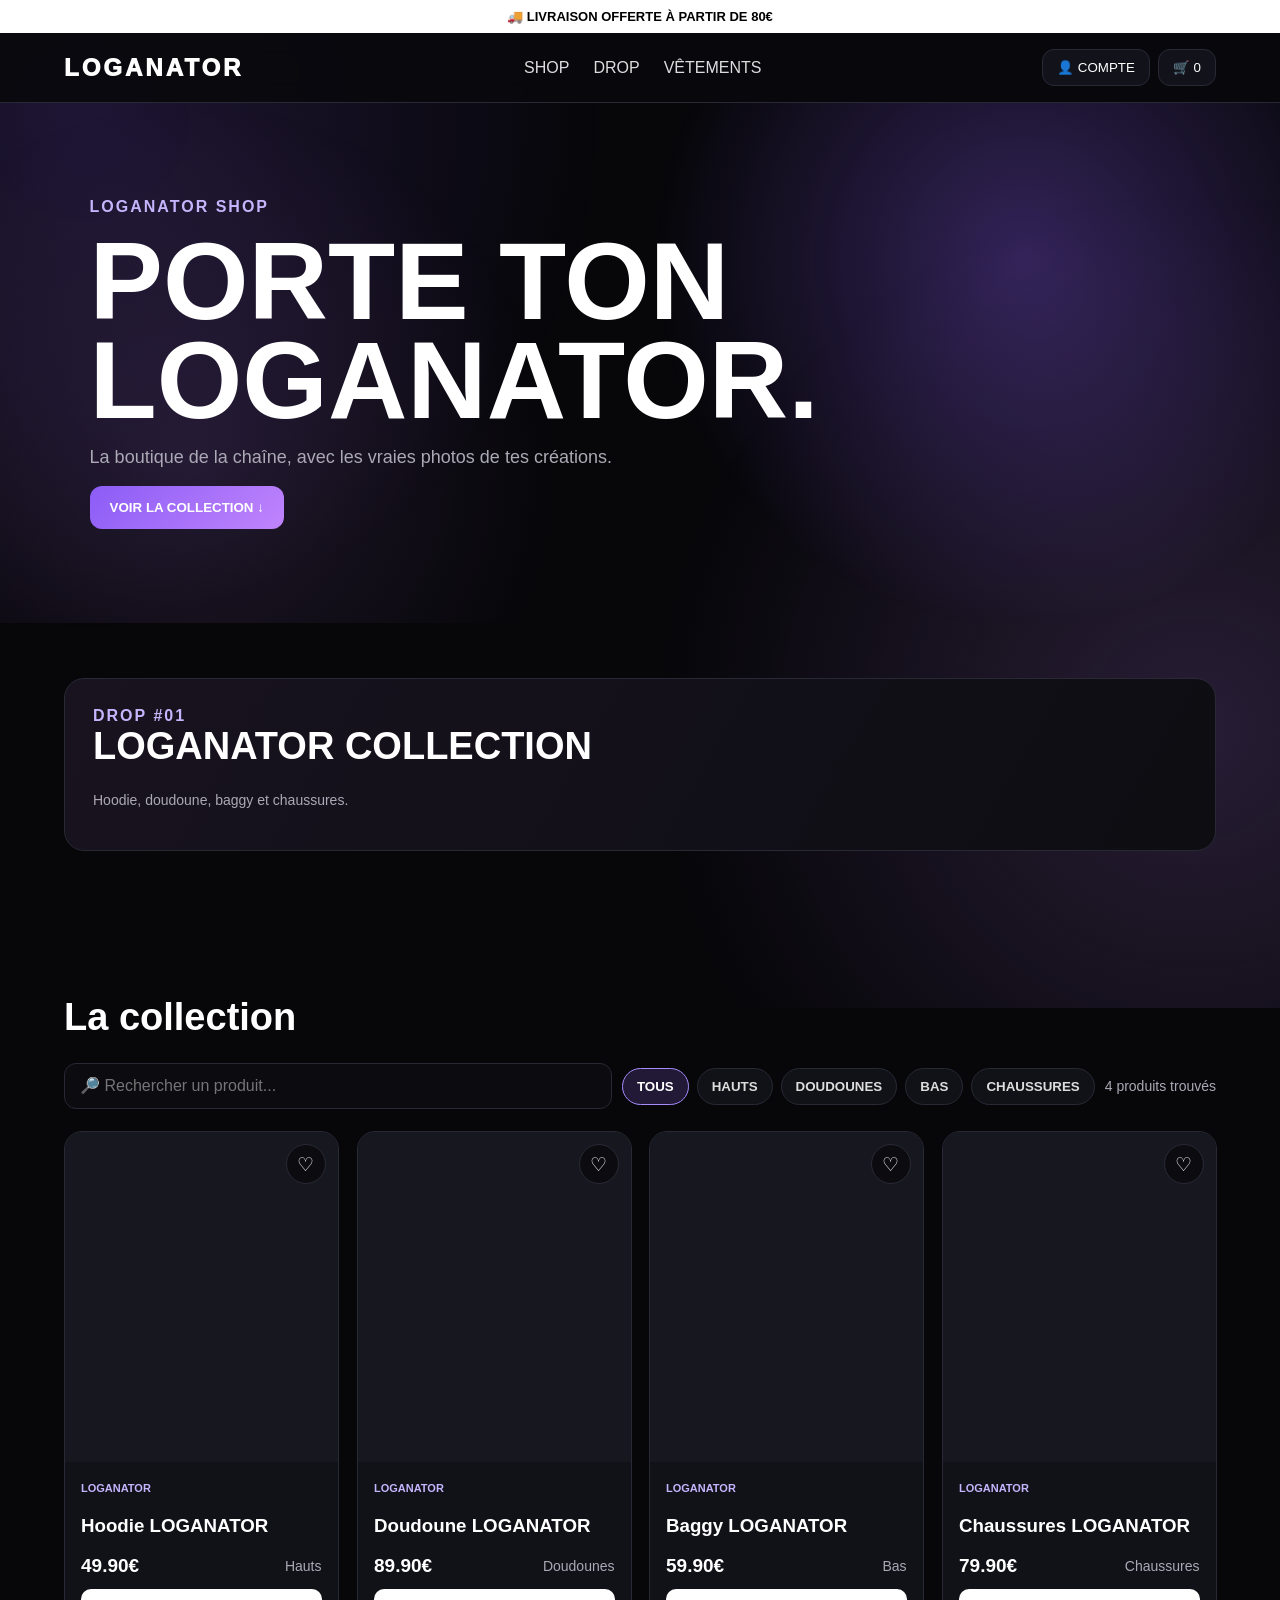
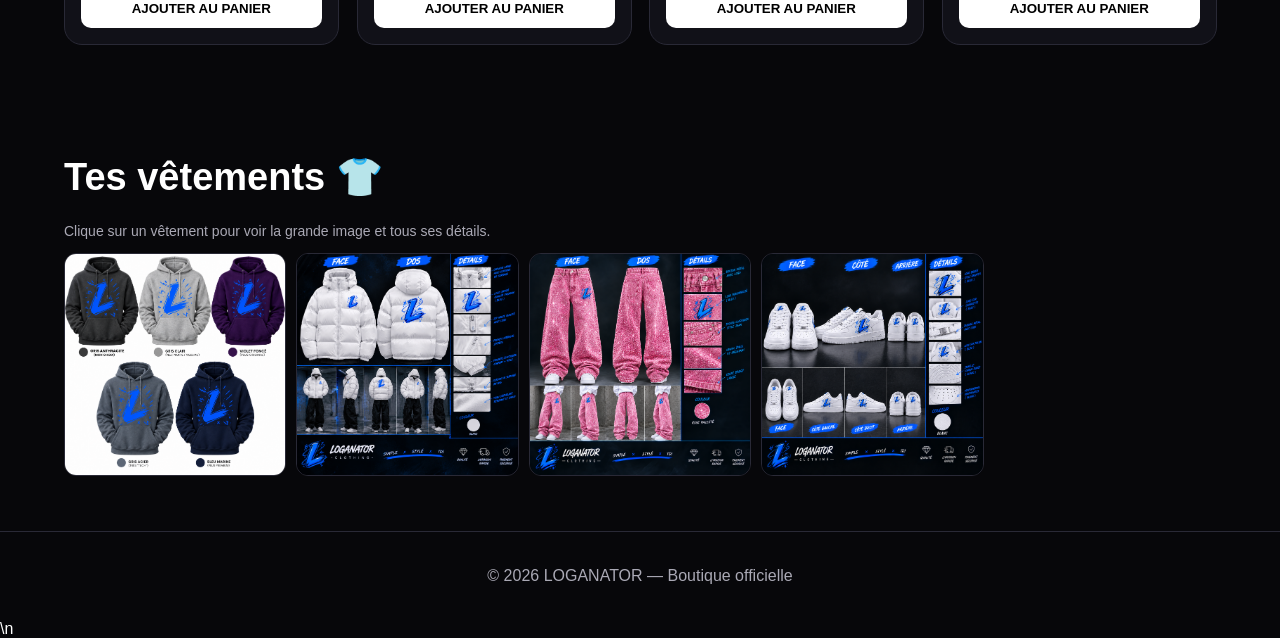
==== commit 4e2db5d7: "Add files via upload" ====
--- a/index.html
+++ b/index.html
@@ -130,6 +130,16 @@
 body.v29-performance-light .card,body.v29-performance-light .drop,body.v29-performance-light .v15-filter{backdrop-filter:blur(2px)!important;-webkit-backdrop-filter:blur(2px)!important}
 </style>
 </style>
+<script id="loganator-v29-startup-kill-switch">
+// V29.9: startup animation permanently disabled. Maintenance system remains untouched.
+(function(){
+  const selectors = '#v29Startup,#v29StartupOverlay,#startupOverlay,#startupScreen,#introOverlay,.v29-startup,.loganator-startup,.loganator-intro,.startup-overlay,.intro-screen,.splash-screen';
+  const remove = () => document.querySelectorAll(selectors).forEach(el => el.remove());
+  remove();
+  if (window.MutationObserver) new MutationObserver(remove).observe(document.documentElement, {childList:true,subtree:true});
+  document.addEventListener('DOMContentLoaded', remove, {once:true});
+})();
+</script>
 </head>
 <body>
 <div id="v29GlassAtmosphere" class="v29-glass-atmosphere" aria-hidden="true"></div>
@@ -519,7 +529,7 @@
 <script id="loganator-v29-js">
 (function(){
  const KEY='loganator_v29_settings';
- const defaults={colors:['#8b5cf6','#c084fc'],validatedColors:['#8b5cf6','#c084fc'],glass:true,blur:22,alpha:62,glow:100,depth:100,speed:1,startup:true,startupDuration:2200,performance:'normal',reducedMotion:false,autosave:true,orbs:true,orbCount:28,atmosphere:100,reflection:100,radius:24,hoverGlass:true,monitorAuto:false,monitorInterval:30000};
+ const defaults={colors:['#8b5cf6','#c084fc'],validatedColors:['#8b5cf6','#c084fc'],glass:true,blur:22,alpha:62,glow:100,depth:100,speed:1,startup:false,startupDuration:2200,performance:'normal',reducedMotion:false,autosave:true,orbs:true,orbCount:28,atmosphere:100,reflection:100,radius:24,hoverGlass:true,monitorAuto:false,monitorInterval:30000};
  let cfg=Object.assign({},defaults,JSON.parse(localStorage.getItem(KEY)||'{}'));let draft=[...(cfg.validatedColors||cfg.colors||defaults.colors)];
  const $=id=>document.getElementById(id);const setVar=(n,v)=>document.documentElement.style.setProperty(n,v);
  function gradient(colors){const c=colors.length?colors:defaults.colors;if(c.length===1)return `linear-gradient(135deg,${c[0]},${c[0]})`;return `linear-gradient(135deg,${c.map((x,i)=>`${x} ${Math.round(i*100/(c.length-1))}%`).join(',')})`}
@@ -539,14 +549,16 @@
 function maintenanceData(){return window.__loganatorMaintenance||null}
 function maintenanceIsActive(d=maintenanceData()){return !!(d&&d.enabled&&(d.until===0||Number(d.until)>Date.now()))}
 function maintenanceRemaining(d=maintenanceData()){if(!d||d.until===0)return 0;return Math.max(0,Number(d.until)-Date.now())}
-function maintenanceScheduleExpiry(){const d=maintenanceData();if(!d||!d.enabled||!d.until||Number(d.until)<=0)return;const delay=Math.max(0,Number(d.until)-Date.now()+100);setTimeout(()=>{const cur=maintenanceData();if(cur&&cur.enabled&&cur.until>0&&Date.now()>=Number(cur.until)){window.__loganatorMaintenance={...cur,enabled:false,until:0};maintenanceRender();const screen=document.getElementById('v29MaintenanceScreen');if(screen)screen.remove();document.body.classList.remove('v29-maintenance-active');}},delay)}
+let maintenanceExpiryTimer=null;
+function maintenanceScheduleExpiry(){if(maintenanceExpiryTimer)clearTimeout(maintenanceExpiryTimer);const d=maintenanceData();if(!d||!d.enabled||!d.until||Number(d.until)<=0)return;const until=Number(d.until);const finish=async()=>{const cur=maintenanceData();if(!cur||!cur.enabled||Number(cur.until)<=0||Date.now()<Number(cur.until))return;const off={...cur,enabled:false,until:0,startedAt:0};window.__loganatorMaintenance=off;maintenanceRender();document.body.classList.remove('v29-maintenance-active');document.getElementById('v29MaintenanceScreen')?.remove();if(isLoganatorPremium()&&LOGANATOR_SB){try{await saveMaintenance(off)}catch(e){console.warn('Expiration maintenance:',e.message)}}};maintenanceExpiryTimer=setTimeout(finish,Math.max(0,until-Date.now()+50))}
+async function maintenanceNormalizeExpired(){const d=maintenanceData();if(!d||!d.enabled||!d.until||Number(d.until)<=0||Date.now()<Number(d.until))return false;const off={...d,enabled:false,until:0,startedAt:0};window.__loganatorMaintenance=off;if(isLoganatorPremium()&&LOGANATOR_SB){try{await saveMaintenance(off)}catch(e){console.warn('Nettoyage maintenance expirée:',e.message)}}return true}
 function maintenanceFormat(ms){if(ms<=0)return '';let s=Math.floor(ms/1000),m=Math.floor(s/60),h=Math.floor(m/60),days=Math.floor(h/24);s%=60;m%=60;h%=24;return days?`${days}j ${h}h ${m}min`:h?`${h}h ${m}min`:m?`${m}min ${s}s`:`${s}s`}
-async function loadMaintenanceState(){if(!LOGANATOR_SB)return null;const {data,error}=await LOGANATOR_SB.from('products').select('id,name,description').eq('name',MAINT_PRODUCT).maybeSingle();if(error){console.warn('Maintenance state:',error.message);window.__loganatorMaintenance=null;return null}window.__loganatorMaintenance=data?.description?(()=>{try{return JSON.parse(data.description)}catch{return null}})():null;maintenanceScheduleExpiry();return window.__loganatorMaintenance}
+async function loadMaintenanceState(){if(!LOGANATOR_SB)return null;const {data,error}=await LOGANATOR_SB.from('products').select('id,name,description').eq('name',MAINT_PRODUCT).maybeSingle();if(error){console.warn('Maintenance state:',error.message);window.__loganatorMaintenance=null;return null}window.__loganatorMaintenance=data?.description?(()=>{try{return JSON.parse(data.description)}catch{return null}})():null;await maintenanceNormalizeExpired();maintenanceScheduleExpiry();return window.__loganatorMaintenance}
 function maintenanceRender(){const d=maintenanceData(),active=maintenanceIsActive(d),st=$('v29MaintenanceStatus'),cd=$('v29MaintenanceCountdown');if(st){st.className='v29-maintenance-status '+(active?'on':'off');st.textContent=active?'🟢 Maintenance ACTIVE':'⚪ Maintenance désactivée'}if(cd)cd.textContent=active?(d.until===0?'⏳ Active jusqu’à désactivation manuelle.':'⏳ Temps restant : '+maintenanceFormat(maintenanceRemaining(d))):''}
 async function saveMaintenance(d){if(!isLoganatorPremium())throw new Error('Accès propriétaire Premium requis.');const description=JSON.stringify(d);const {data:existing,error:findErr}=await LOGANATOR_SB.from('products').select('id').eq('name',MAINT_PRODUCT).maybeSingle();if(findErr)throw findErr;let r;if(existing?.id)r=await LOGANATOR_SB.from('products').update({description,is_published:false,is_new:false,is_featured:false,is_popular:false,stock:0}).eq('id',existing.id).select('id').maybeSingle();else {r=await LOGANATOR_SB.from('products').insert({name:MAINT_PRODUCT,price:0,category:'__SYSTEM__',description,stock:0,sizes:[],badge:null,is_featured:false,is_popular:false,is_new:false,is_published:false,publish_at:null,compare_at_price:null}).select('id').single();if(r.error&&/column|schema cache|does not exist/i.test(r.error.message||''))r=await LOGANATOR_SB.from('products').insert({name:MAINT_PRODUCT,price:0,category:'__SYSTEM__',description}).select('id').single();}if(r.error)throw r.error;window.__loganatorMaintenance=d;maintenanceRender();maintenanceScheduleExpiry()}
 window.v29EnableMaintenance=async function(){if(!isLoganatorPremium())return alert('Accès réservé au propriétaire Premium.');let seconds=Number($('v29MaintenanceDuration')?.value||0);if($('v29MaintenanceDuration')?.value==='custom')seconds=Math.max(1,Number($('v29MaintenanceCustom')?.value||60))*60;const until=seconds===0?0:Date.now()+seconds*1000;try{await saveMaintenance({enabled:true,until,startedAt:Date.now()});alert('🛠️ Mode maintenance activé ! Les visiteurs voient maintenant l’écran de maintenance.')}catch(e){console.error(e);alert('Impossible d’activer la maintenance : '+(e.message||e))}};
-window.v29DisableMaintenance=async function(){if(!isLoganatorPremium())return alert('Accès réservé au propriétaire Premium.');try{await saveMaintenance({enabled:false,until:0,startedAt:0});window.__loganatorMaintenance={enabled:false,until:0,startedAt:0};maintenanceRender();document.body.classList.remove('v29-maintenance-active');document.getElementById('v29MaintenanceScreen')?.remove();alert('✅ Boutique rouverte !')}catch(e){console.error(e);alert('Impossible de désactiver la maintenance : '+(e.message||e))}};
-function maintenanceGate(){const d=maintenanceData();if(!maintenanceIsActive(d)||isLoganatorPremium()){document.body.classList.remove('v29-maintenance-active');return false;}document.body.classList.add('v29-maintenance-active');const old=document.getElementById('v29MaintenanceScreen');if(old)old.remove();const el=document.createElement('div');el.id='v29MaintenanceScreen';el.className='v29-maintenance-screen';el.innerHTML='<div class="inner"><div class="icon">🛠️</div><h1>MODE MAINTENANCE ACTIVÉE</h1><p>MAIS LA BOUTIQUE REVIENT BIENTÔT....</p><div class="count" id="v29PublicMaintenanceCount">Veuillez patienter…</div><div class="bar"><span></span></div></div>';document.body.appendChild(el);if(maintenanceTimer)clearInterval(maintenanceTimer);maintenanceTimer=setInterval(()=>{const cur=maintenanceData();if(!maintenanceIsActive(cur)){clearInterval(maintenanceTimer);document.body.classList.remove('v29-maintenance-active');location.reload();return}const c=document.getElementById('v29PublicMaintenanceCount');if(c)c.textContent=cur.until===0?'La boutique reviendra dès que la maintenance sera désactivée.':'Temps restant estimé : '+maintenanceFormat(maintenanceRemaining(cur))},1000);return true}
+window.v29DisableMaintenance=async function(){if(!isLoganatorPremium())return alert('Accès réservé au propriétaire Premium.');const off={enabled:false,until:0,startedAt:0};try{window.__loganatorMaintenance=off;maintenanceRender();document.body.classList.remove('v29-maintenance-active');document.getElementById('v29MaintenanceScreen')?.remove();if(maintenanceExpiryTimer)clearTimeout(maintenanceExpiryTimer);await saveMaintenance(off);alert('✅ Boutique rouverte !')}catch(e){console.error(e);alert('La boutique est rouverte sur cet appareil, mais la synchronisation a échoué : '+(e.message||e))}};
+function maintenanceGate(){const d=maintenanceData();if(!maintenanceIsActive(d)||isLoganatorPremium()){document.body.classList.remove('v29-maintenance-active');document.getElementById('v29MaintenanceScreen')?.remove();return false;}document.body.classList.add('v29-maintenance-active');const old=document.getElementById('v29MaintenanceScreen');if(old)old.remove();const el=document.createElement('div');el.id='v29MaintenanceScreen';el.className='v29-maintenance-screen';el.innerHTML='<div class="inner"><div class="icon">🛠️</div><h1>MODE MAINTENANCE ACTIVÉE</h1><p>MAIS LA BOUTIQUE REVIENT BIENTÔT....</p><div class="count" id="v29PublicMaintenanceCount">Veuillez patienter…</div><div class="bar"><span></span></div></div>';document.body.appendChild(el);if(maintenanceTimer)clearInterval(maintenanceTimer);maintenanceTimer=setInterval(()=>{const cur=maintenanceData();if(!maintenanceIsActive(cur)){clearInterval(maintenanceTimer);document.body.classList.remove('v29-maintenance-active');location.reload();return}const c=document.getElementById('v29PublicMaintenanceCount');if(c)c.textContent=cur.until===0?'La boutique reviendra dès que la maintenance sera désactivée.':'Temps restant estimé : '+maintenanceFormat(maintenanceRemaining(cur))},1000);return true}
 function maintenanceSetup(){const sel=$('v29MaintenanceDuration'),wrap=$('v29MaintenanceCustomWrap');if(sel){sel.onchange=()=>{if(wrap)wrap.style.display=sel.value==='custom'?'block':'none'}}maintenanceRender();if(maintenanceTimer)clearInterval(maintenanceTimer);maintenanceTimer=setInterval(()=>maintenanceRender(),1000)}
  const MONITOR_KEY='loganator_v29_monitor_log';let monitorTimer=null;let monitorRunning=false;
  function monitorRead(){try{return JSON.parse(localStorage.getItem(MONITOR_KEY)||'[]')}catch{return[]}}
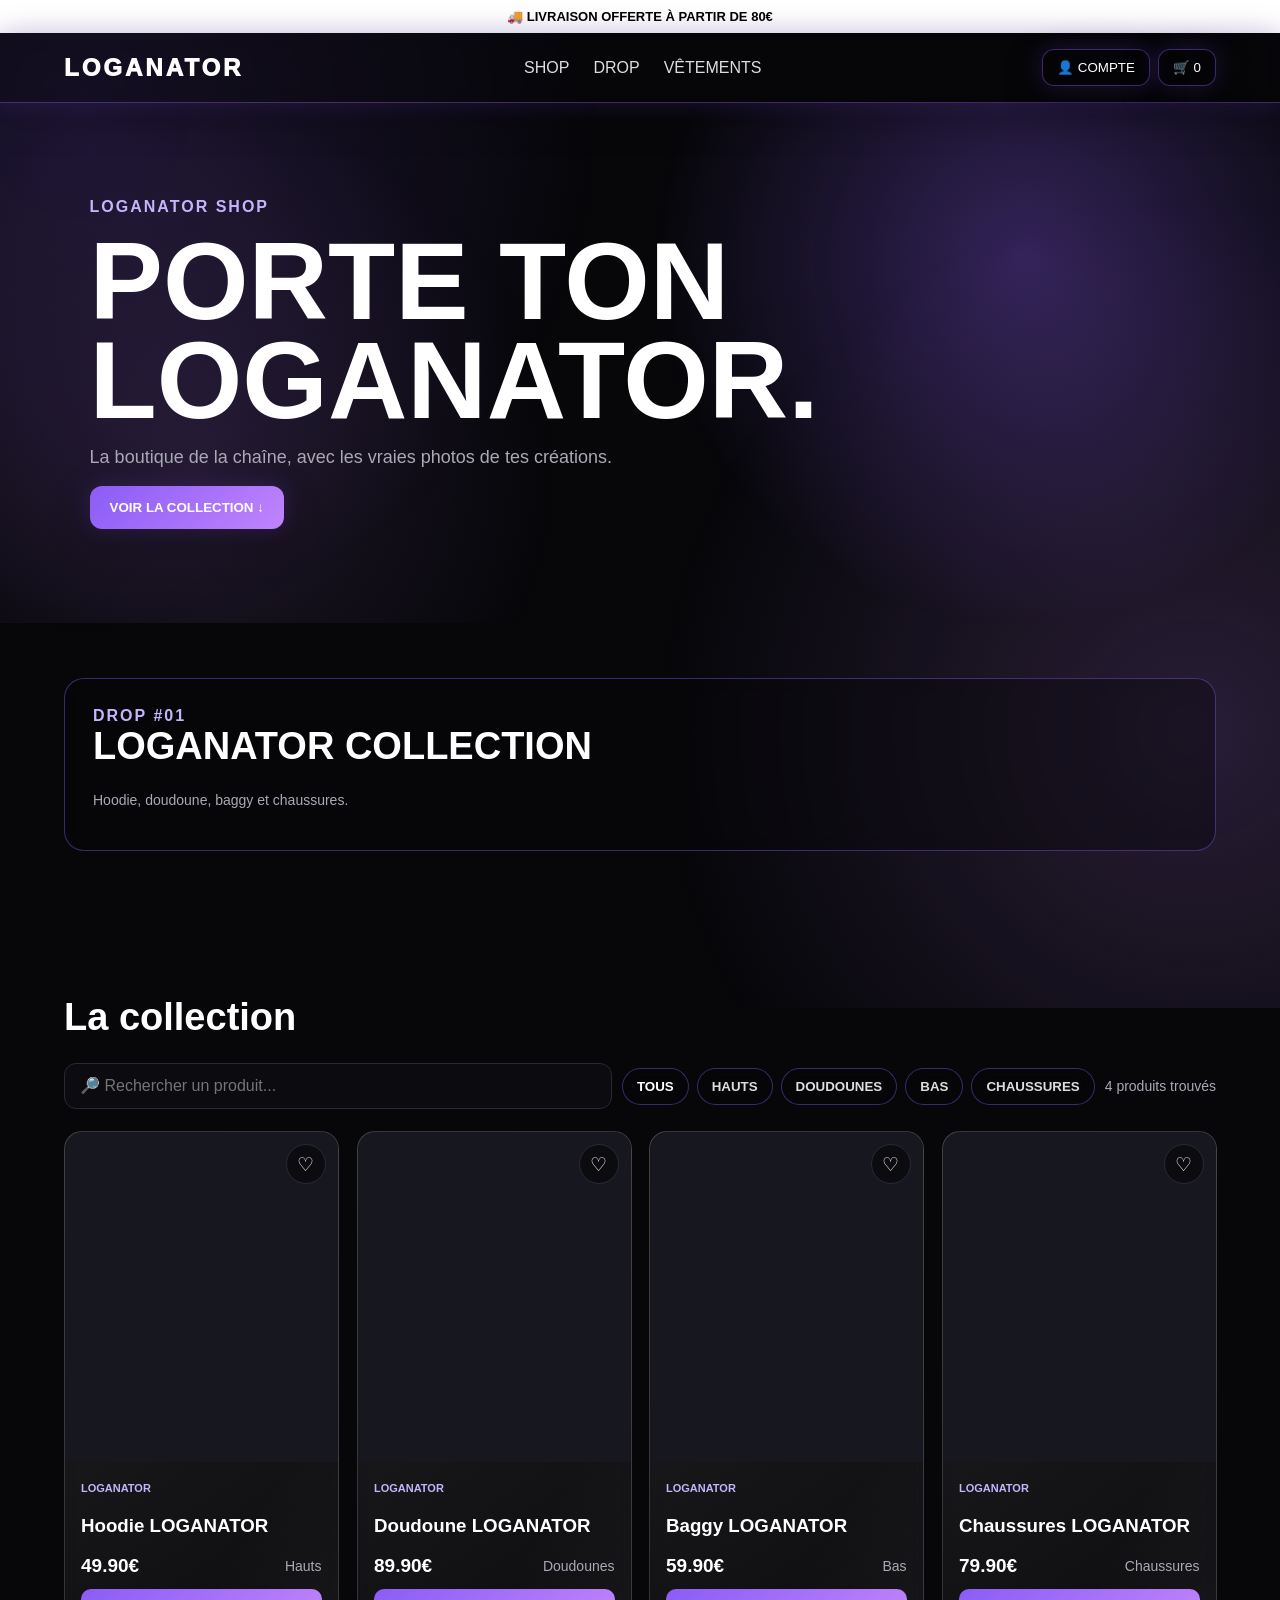
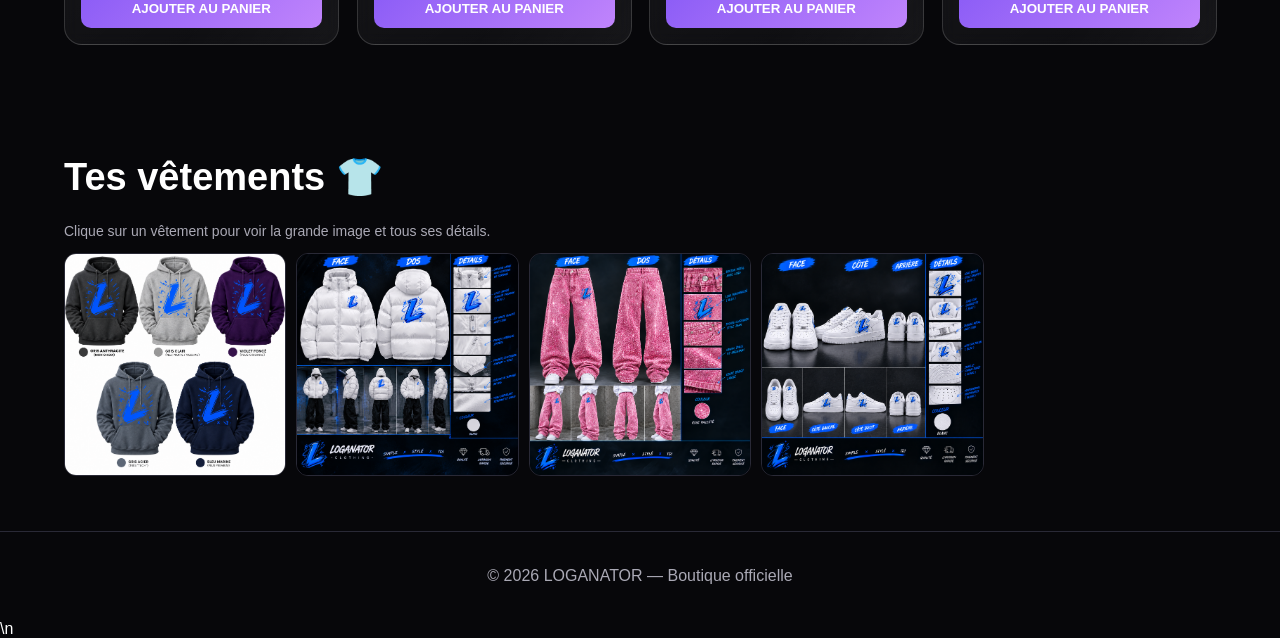
==== commit 19f4233b: "Add files via upload" ====
--- a/index.html
+++ b/index.html
@@ -541,9 +541,9 @@
  window.v29Preset=p=>{const presets={classic:{colors:['#8b5cf6','#c084fc'],blur:10,alpha:48,glow:50,depth:80,glass:false},glass:{colors:['#4f46e5','#a78bfa','#ec4899'],blur:22,alpha:62,glow:100,depth:100,glass:true},ultra:{colors:['#06b6d4','#8b5cf6','#ec4899','#f97316'],blur:34,alpha:72,glow:125,depth:125,glass:true},neon:{colors:['#22d3ee','#a855f7','#f43f5e'],blur:18,alpha:52,glow:150,depth:110,glass:true},minimal:{colors:['#fff','#a3a3a3'],blur:4,alpha:25,glow:10,depth:45,glass:false}};const x=presets[p];if(!x)return;cfg=Object.assign(cfg,x);draft=[...x.colors];syncInputs();save();renderColors()};
  function syncInputs(){[['v29GlassEnabled','glass'],['v29Autosave','autosave'],['v29OrbsEnabled','orbs'],['v29HoverGlass','hoverGlass'],['v29ReducedMotion','reducedMotion'],['v29MonitorAuto','monitorAuto']].forEach(([id,k])=>{if($(id))$(id).checked=!!cfg[k]});[['v29StartupDuration','startupDuration'],['v29MonitorInterval','monitorInterval'],['v29Blur','blur'],['v29Alpha','alpha'],['v29Glow','glow'],['v29Depth','depth'],['v29Speed','speed'],['v29OrbCount','orbCount'],['v29Atmosphere','atmosphere'],['v29Reflection','reflection'],['v29Radius','radius']].forEach(([id,k])=>{if($(id))$(id).value=cfg[k]});if($('v29BlurValue'))$('v29BlurValue').textContent=cfg.blur+'px';if($('v29AlphaValue'))$('v29AlphaValue').textContent=cfg.alpha+'%';if($('v29GlowValue'))$('v29GlowValue').textContent=cfg.glow+'%';if($('v29DepthValue'))$('v29DepthValue').textContent=cfg.depth+'%';if($('v29OrbCountValue'))$('v29OrbCountValue').textContent=cfg.orbCount;if($('v29AtmosphereValue'))$('v29AtmosphereValue').textContent=cfg.atmosphere+'%';if($('v29ReflectionValue'))$('v29ReflectionValue').textContent=cfg.reflection+'%';if($('v29RadiusValue'))$('v29RadiusValue').textContent=cfg.radius+'px'}
  function bindRange(id,prop,fmt){const e=$(id);if(!e)return;let timer=0;e.addEventListener('input',()=>{cfg[prop]=Number(e.value);if($(id+'Value'))$(id+'Value').textContent=fmt(cfg[prop]);apply();if(prop==='orbCount')renderAtmosphere();clearTimeout(timer);timer=setTimeout(()=>{if(cfg.autosave)save()},180)})}
- function tabs(){document.querySelectorAll('.v29-navbtn').forEach(b=>b.addEventListener('click',()=>{const name=b.dataset.v29Panel;document.querySelectorAll('.v29-navbtn').forEach(x=>x.classList.toggle('active',x===b));document.querySelectorAll('.v29-panel').forEach(x=>x.classList.toggle('active',x.dataset.v29Section===name));const t={home:'Accueil',appearance:'Apparence',colors:'Couleurs',glass:'Liquid Glass',atmosphere:'Atmosphère',cards:'Cartes Glass',animations:'Animations',shop:'Boutique',products:'Produits',premium:'Premium',performance:'Performance',settings:'Réglages',promos:'Promotions',maintenance:'Maintenance',orders:'Commandes',members:'Membres',monitor:'Surveillance'};if($('v29Title'))$('v29Title').textContent=t[name]||'Control Center';if(name==='products')v29RefreshProductCenter();if(name==='monitor')v29RenderMonitor()}))}
+ function activateV29Panel(name){const btns=document.querySelectorAll('.v29-navbtn');const panels=document.querySelectorAll('.v29-panel');let found=false;btns.forEach(x=>{const on=x.dataset.v29Panel===name;x.classList.toggle('active',on);if(on)found=true});panels.forEach(x=>x.classList.toggle('active',x.dataset.v29Section===name));const t={home:'Accueil',appearance:'Apparence',colors:'Couleurs',glass:'Liquid Glass',atmosphere:'Atmosphère',cards:'Cartes Glass',animations:'Animations',shop:'Boutique',products:'Produits',premium:'Premium',performance:'Performance',settings:'Réglages',promos:'Promotions',maintenance:'Maintenance',orders:'Commandes',members:'Membres',monitor:'Surveillance'};if($('v29Title'))$('v29Title').textContent=t[name]||'Control Center';if(name==='products'&&typeof v29RefreshProductCenter==='function')v29RefreshProductCenter();if(name==='monitor'&&typeof v29RenderMonitor==='function')v29RenderMonitor();return found}
+ function tabs(){const shell=$('v29PremiumShell');if(!shell)return;const old=shell.__v29TabsHandler;if(old)shell.removeEventListener('click',old);const handler=e=>{const b=e.target.closest('.v29-navbtn');if(!b||!shell.contains(b))return;e.preventDefault();e.stopPropagation();activateV29Panel(b.dataset.v29Panel)};shell.__v29TabsHandler=handler;shell.addEventListener('click',handler);const active=shell.querySelector('.v29-navbtn.active')||shell.querySelector('.v29-navbtn');if(active)activateV29Panel(active.dataset.v29Panel)}
  window.v29RefreshProductCenter=async function(){const box=$('v29ProductCenter');if(!box)return;await v12LoadProducts();box.innerHTML=products.slice().reverse().map(p=>`<div class="admin-card"><img src="${v16Esc(p.image)}" alt="${v16Esc(p.name)}"><div><b>${v16Esc(p.name)}</b><div class="muted">${Number(p.price).toFixed(2)}€ · Stock ${Number(p.stock??0)}</div></div><div class="admin-actions"><button class="btn" onclick='editPremiumProduct(${JSON.stringify(p.id)})'>✏️ Modifier</button><button class="btn" onclick='deletePremiumProduct(${JSON.stringify(p.id)})'>🗑️ Supprimer</button></div></div>`).join('')||'<div class="v29-mini">Aucun produit.</div>'};
- maintenanceSetup();
  window.v29OpenLegacy=function(name){const shell=$('v29PremiumShell');if(shell)shell.style.display='none';document.querySelectorAll('.v16-section').forEach(x=>{x.classList.remove('active');x.style.display='none'});const target=document.querySelector(`.v16-section[data-v16-section="${name}"]`);if(target){target.classList.add('active');target.style.display='block';if(!target.querySelector('.v29-backbtn')){const b=document.createElement('button');b.className='btn v29-backbtn';b.textContent='← Retour au Control Center V29';b.onclick=()=>{target.style.display='none';if(shell)shell.style.display='grid';document.querySelector('.v29-navbtn[data-v29-panel="home"]')?.click()};target.prepend(b)}}const old=document.querySelector(`.v16-tab[data-v16-tab="${name}"]`);if(old)old.click()};
 const MAINT_PRODUCT='__LOGANATOR_SYSTEM_MAINTENANCE__';let maintenanceTimer=null;
 function maintenanceData(){return window.__loganatorMaintenance||null}
@@ -558,7 +558,7 @@
 async function saveMaintenance(d){if(!isLoganatorPremium())throw new Error('Accès propriétaire Premium requis.');const description=JSON.stringify(d);const {data:existing,error:findErr}=await LOGANATOR_SB.from('products').select('id').eq('name',MAINT_PRODUCT).maybeSingle();if(findErr)throw findErr;let r;if(existing?.id)r=await LOGANATOR_SB.from('products').update({description,is_published:false,is_new:false,is_featured:false,is_popular:false,stock:0}).eq('id',existing.id).select('id').maybeSingle();else {r=await LOGANATOR_SB.from('products').insert({name:MAINT_PRODUCT,price:0,category:'__SYSTEM__',description,stock:0,sizes:[],badge:null,is_featured:false,is_popular:false,is_new:false,is_published:false,publish_at:null,compare_at_price:null}).select('id').single();if(r.error&&/column|schema cache|does not exist/i.test(r.error.message||''))r=await LOGANATOR_SB.from('products').insert({name:MAINT_PRODUCT,price:0,category:'__SYSTEM__',description}).select('id').single();}if(r.error)throw r.error;window.__loganatorMaintenance=d;maintenanceRender();maintenanceScheduleExpiry()}
 window.v29EnableMaintenance=async function(){if(!isLoganatorPremium())return alert('Accès réservé au propriétaire Premium.');let seconds=Number($('v29MaintenanceDuration')?.value||0);if($('v29MaintenanceDuration')?.value==='custom')seconds=Math.max(1,Number($('v29MaintenanceCustom')?.value||60))*60;const until=seconds===0?0:Date.now()+seconds*1000;try{await saveMaintenance({enabled:true,until,startedAt:Date.now()});alert('🛠️ Mode maintenance activé ! Les visiteurs voient maintenant l’écran de maintenance.')}catch(e){console.error(e);alert('Impossible d’activer la maintenance : '+(e.message||e))}};
 window.v29DisableMaintenance=async function(){if(!isLoganatorPremium())return alert('Accès réservé au propriétaire Premium.');const off={enabled:false,until:0,startedAt:0};try{window.__loganatorMaintenance=off;maintenanceRender();document.body.classList.remove('v29-maintenance-active');document.getElementById('v29MaintenanceScreen')?.remove();if(maintenanceExpiryTimer)clearTimeout(maintenanceExpiryTimer);await saveMaintenance(off);alert('✅ Boutique rouverte !')}catch(e){console.error(e);alert('La boutique est rouverte sur cet appareil, mais la synchronisation a échoué : '+(e.message||e))}};
-function maintenanceGate(){const d=maintenanceData();if(!maintenanceIsActive(d)||isLoganatorPremium()){document.body.classList.remove('v29-maintenance-active');document.getElementById('v29MaintenanceScreen')?.remove();return false;}document.body.classList.add('v29-maintenance-active');const old=document.getElementById('v29MaintenanceScreen');if(old)old.remove();const el=document.createElement('div');el.id='v29MaintenanceScreen';el.className='v29-maintenance-screen';el.innerHTML='<div class="inner"><div class="icon">🛠️</div><h1>MODE MAINTENANCE ACTIVÉE</h1><p>MAIS LA BOUTIQUE REVIENT BIENTÔT....</p><div class="count" id="v29PublicMaintenanceCount">Veuillez patienter…</div><div class="bar"><span></span></div></div>';document.body.appendChild(el);if(maintenanceTimer)clearInterval(maintenanceTimer);maintenanceTimer=setInterval(()=>{const cur=maintenanceData();if(!maintenanceIsActive(cur)){clearInterval(maintenanceTimer);document.body.classList.remove('v29-maintenance-active');location.reload();return}const c=document.getElementById('v29PublicMaintenanceCount');if(c)c.textContent=cur.until===0?'La boutique reviendra dès que la maintenance sera désactivée.':'Temps restant estimé : '+maintenanceFormat(maintenanceRemaining(cur))},1000);return true}
+function maintenanceGate(){const d=maintenanceData();if(!maintenanceIsActive(d)||isLoganatorPremium()){document.getElementById('v29MaintenanceScreen')?.remove();document.body.classList.remove('v29-maintenance-active');document.body.classList.remove('v29-maintenance-active');document.getElementById('v29MaintenanceScreen')?.remove();return false;}document.body.classList.add('v29-maintenance-active');const old=document.getElementById('v29MaintenanceScreen');if(old)old.remove();const el=document.createElement('div');el.id='v29MaintenanceScreen';el.className='v29-maintenance-screen';el.innerHTML='<div class="inner"><div class="icon">🛠️</div><h1>MODE MAINTENANCE ACTIVÉE</h1><p>MAIS LA BOUTIQUE REVIENT BIENTÔT....</p><div class="count" id="v29PublicMaintenanceCount">Veuillez patienter…</div><div class="bar"><span></span></div></div>';document.body.appendChild(el);if(maintenanceTimer)clearInterval(maintenanceTimer);maintenanceTimer=setInterval(()=>{const cur=maintenanceData();if(!maintenanceIsActive(cur)){clearInterval(maintenanceTimer);document.body.classList.remove('v29-maintenance-active');location.reload();return}const c=document.getElementById('v29PublicMaintenanceCount');if(c)c.textContent=cur.until===0?'La boutique reviendra dès que la maintenance sera désactivée.':'Temps restant estimé : '+maintenanceFormat(maintenanceRemaining(cur))},1000);return true}
 function maintenanceSetup(){const sel=$('v29MaintenanceDuration'),wrap=$('v29MaintenanceCustomWrap');if(sel){sel.onchange=()=>{if(wrap)wrap.style.display=sel.value==='custom'?'block':'none'}}maintenanceRender();if(maintenanceTimer)clearInterval(maintenanceTimer);maintenanceTimer=setInterval(()=>maintenanceRender(),1000)}
  const MONITOR_KEY='loganator_v29_monitor_log';let monitorTimer=null;let monitorRunning=false;
  function monitorRead(){try{return JSON.parse(localStorage.getItem(MONITOR_KEY)||'[]')}catch{return[]}}
@@ -590,7 +590,7 @@
 window.v29ResetAll=function(){if(!confirm('Réinitialiser uniquement les réglages V29 ?'))return;localStorage.removeItem(KEY);cfg=Object.assign({},defaults);draft=[...defaults.colors];syncInputs();renderColors();save()};
  function hideV29Startup(){}
  async function startup(){}
- document.addEventListener('DOMContentLoaded',()=>{syncInputs();apply();renderColors();tabs();bindRange('v29Blur','blur',v=>v+'px');bindRange('v29Alpha','alpha',v=>v+'%');bindRange('v29Glow','glow',v=>v+'%');bindRange('v29Depth','depth',v=>v+'%');bindRange('v29OrbCount','orbCount',v=>v);bindRange('v29Atmosphere','atmosphere',v=>v+'%');bindRange('v29Reflection','reflection',v=>v+'%');bindRange('v29Radius','radius',v=>v+'px');const speed=$('v29Speed');if(speed)speed.addEventListener('change',()=>{cfg.speed=Number(speed.value);apply();if(cfg.autosave)save()});[['v29GlassEnabled','glass'],['v29StartupEnabled','startup'],['v29OrbsEnabled','orbs'],['v29HoverGlass','hoverGlass'],['v29ReducedMotion','reducedMotion'],['v29Autosave','autosave']].forEach(([id,k])=>$(id)?.addEventListener('change',e=>{cfg[k]=e.target.checked;apply();save()}));$('v29MonitorAuto')?.addEventListener('change',v29MonitorAutoChanged);$('v29MonitorInterval')?.addEventListener('change',()=>{cfg.monitorInterval=Number($('v29MonitorInterval').value)||30000;save();startMonitorTimer()});v29RenderMonitor();renderAtmosphere();startMonitorTimer();adaptivePerformance();
+ document.addEventListener('DOMContentLoaded',()=>{syncInputs();apply();renderColors();tabs();maintenanceSetup();bindRange('v29Blur','blur',v=>v+'px');bindRange('v29Alpha','alpha',v=>v+'%');bindRange('v29Glow','glow',v=>v+'%');bindRange('v29Depth','depth',v=>v+'%');bindRange('v29OrbCount','orbCount',v=>v);bindRange('v29Atmosphere','atmosphere',v=>v+'%');bindRange('v29Reflection','reflection',v=>v+'%');bindRange('v29Radius','radius',v=>v+'px');const speed=$('v29Speed');if(speed)speed.addEventListener('change',()=>{cfg.speed=Number(speed.value);apply();if(cfg.autosave)save()});[['v29GlassEnabled','glass'],['v29StartupEnabled','startup'],['v29OrbsEnabled','orbs'],['v29HoverGlass','hoverGlass'],['v29ReducedMotion','reducedMotion'],['v29Autosave','autosave']].forEach(([id,k])=>$(id)?.addEventListener('change',e=>{cfg[k]=e.target.checked;apply();save()}));$('v29MonitorAuto')?.addEventListener('change',v29MonitorAutoChanged);$('v29MonitorInterval')?.addEventListener('change',()=>{cfg.monitorInterval=Number($('v29MonitorInterval').value)||30000;save();startMonitorTimer()});v29RenderMonitor();renderAtmosphere();startMonitorTimer();adaptivePerformance();
  const optimizeImages=()=>document.querySelectorAll('img').forEach(img=>{if(!img.loading)img.loading='lazy';if(!img.decoding)img.decoding='async'});
  optimizeImages();if('requestIdleCallback' in window) requestIdleCallback(optimizeImages,{timeout:1200}); else setTimeout(optimizeImages,800);});apply();
 })();
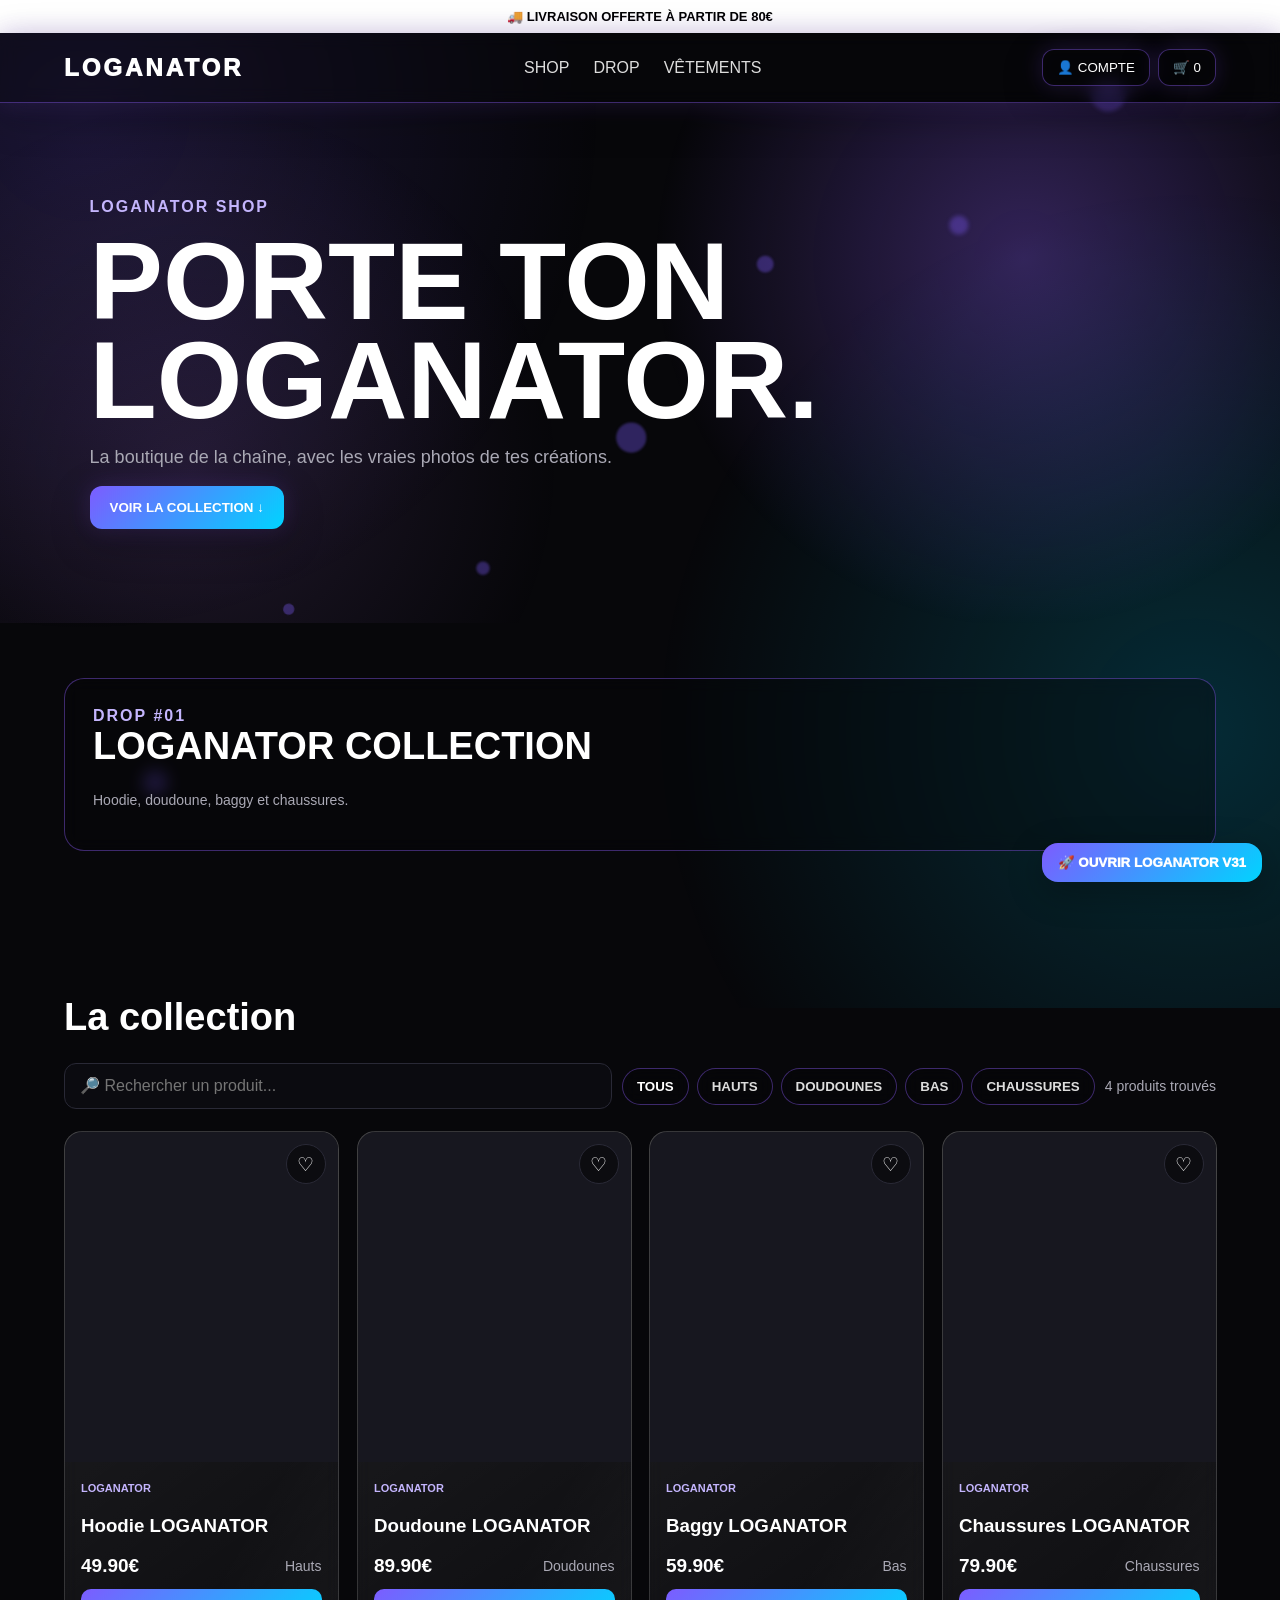
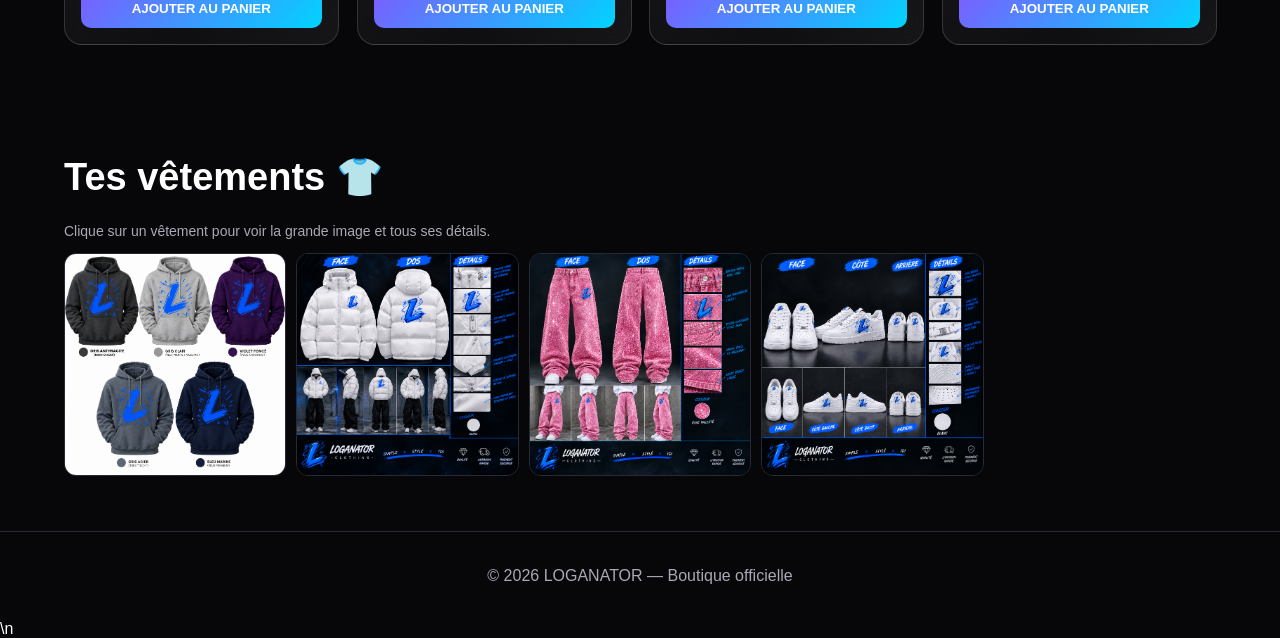
==== commit 61235e7c: "Add files via upload" ====
--- a/index.html
+++ b/index.html
@@ -30,9 +30,6 @@
 .delivery-form{display:grid;grid-template-columns:1fr 1fr;gap:12px;margin:20px 0}.field{display:flex;flex-direction:column;gap:6px}.field.full{grid-column:1/-1}.field label{font-size:13px;font-weight:800;color:#ddd}.field input,.field select{width:100%;padding:13px;border:1px solid var(--line);border-radius:10px;background:#09090d;color:#fff;font:inherit}.field input:focus,.field select:focus{outline:2px solid #8b5cf6;border-color:#8b5cf6}.delivery-note{padding:12px;border:1px solid var(--line);border-radius:12px;background:#0b0b10;color:var(--muted);font-size:13px;line-height:1.5}.form-error{color:#fca5a5;font-size:13px;display:none;margin-top:8px}.form-error.show{display:block}
 @media(max-width:900px){.grid{grid-template-columns:repeat(2,1fr)}.links{display:none}.detail{grid-template-columns:1fr}.detail-img,.detail-img img{min-height:350px}.detail-info{padding:25px}}
 @media(max-width:550px){.grid{grid-template-columns:1fr}.gallery{grid-template-columns:repeat(2,1fr)}.hero{padding:65px 6%}.detail-info h2{font-size:32px}.pay-options{grid-template-columns:1fr}}
-
-.v29-maintenance-grid{display:grid;grid-template-columns:repeat(2,minmax(0,1fr));gap:14px;margin:16px 0}.v29-maintenance-grid label{display:flex;flex-direction:column;gap:7px;font-weight:700}.v29-maintenance-grid select,.v29-maintenance-grid input{padding:12px 14px;border-radius:14px;border:1px solid rgba(255,255,255,.14);background:rgba(255,255,255,.07);color:inherit;outline:none}.v29-maintenance-status{margin:14px 0;padding:13px 15px;border-radius:16px;background:rgba(255,255,255,.06);font-weight:800}.v29-maintenance-status.on{border:1px solid rgba(34,197,94,.45);box-shadow:0 0 24px rgba(34,197,94,.12)}.v29-maintenance-status.off{border:1px solid rgba(148,163,184,.2)}.v29-maintenance-countdown{margin-top:14px;font-weight:800;min-height:24px}.v29-maintenance-preview{min-height:220px;display:flex;flex-direction:column;align-items:center;justify-content:center;text-align:center;padding:28px;border-radius:24px;background:linear-gradient(135deg,rgba(255,255,255,.10),rgba(255,255,255,.03));border:1px solid rgba(255,255,255,.13)}.v29-maintenance-icon{font-size:44px;margin-bottom:10px}.v29-maintenance-preview h2{margin:5px 0;font-size:clamp(20px,3vw,30px)}.v29-maintenance-preview p{margin:5px 0;font-weight:800}.v29-maintenance-preview span{opacity:.65;margin-top:8px}body.v29-maintenance-active *,body.v29-maintenance-active *::before,body.v29-maintenance-active *::after{animation:none!important;transition:none!important}
-.v29-maintenance-screen{position:fixed;inset:0;z-index:2147483000;pointer-events:auto;display:flex;align-items:center;justify-content:center;padding:24px;background:radial-gradient(circle at 50% 30%,rgba(139,92,246,.22),transparent 45%),#09090b;color:#fff}.v29-maintenance-screen .inner{width:min(760px,100%);text-align:center;padding:48px 28px;border:1px solid rgba(255,255,255,.13);border-radius:32px;background:rgba(255,255,255,.055);box-shadow:0 30px 100px rgba(0,0,0,.45)}.v29-maintenance-screen .icon{font-size:64px;margin-bottom:16px}.v29-maintenance-screen h1{margin:0 0 12px;font-size:clamp(28px,6vw,52px)}.v29-maintenance-screen p{font-size:clamp(16px,3vw,22px);font-weight:800;margin:0 0 12px}.v29-maintenance-screen .count{opacity:.7}.v29-maintenance-screen .bar{height:6px;border-radius:999px;background:rgba(255,255,255,.08);overflow:hidden;margin:28px auto 0;max-width:480px}.v29-maintenance-screen .bar span{display:block;height:100%;width:35%;background:var(--theme-gradient,#8b5cf6);animation:none!important}.v29-maintenance-admin{position:fixed;right:14px;bottom:14px;z-index:2147483001;padding:9px 12px;border-radius:999px;background:rgba(0,0,0,.72);border:1px solid rgba(255,255,255,.12);font-size:12px;opacity:.7}@keyframes v29MaintBar{0%{transform:translateX(-140%)}50%{transform:translateX(180%)}100%{transform:translateX(380%)}}@media(max-width:700px){.v29-maintenance-grid{grid-template-columns:1fr}}
 </style>
 <script src="https://cdn.jsdelivr.net/npm/@supabase/supabase-js@2"></script>
 
@@ -84,7 +81,8 @@
 body.v29-reduced-motion .v29-orb{animation:none}
 body.v29-glass .v29-box,body.v29-glass .v29-statline>div,body.v29-glass .v29-preset,body.v29-glass .v29-speed-demo,.v29-glass-card{background:linear-gradient(145deg,rgba(255,255,255,.12),rgba(255,255,255,.035));border:1px solid rgba(255,255,255,.18);box-shadow:inset 0 1px 0 rgba(255,255,255,.18),inset 0 -1px 0 rgba(255,255,255,.04),0 18px 55px rgba(0,0,0,.24),0 0 calc(34px * var(--v29-glow)) color-mix(in srgb,var(--glow-color) 18%,transparent)}
 body.v29-glass .v29-box::after,body.v29-glass .v29-preset::after{content:'';display:block;position:absolute;inset:0;pointer-events:none;border-radius:inherit;background:linear-gradient(115deg,rgba(255,255,255,.13),transparent 25%,transparent 70%,rgba(255,255,255,.04));opacity:.75}
-
+.v29-startup{position:fixed;inset:0;z-index:9999;display:flex;align-items:center;justify-content:center;background:radial-gradient(circle at 50% 45%,color-mix(in srgb,var(--glow-color) 20%,transparent),#050509 62%);backdrop-filter:blur(18px);-webkit-backdrop-filter:blur(18px);transition:opacity .7s ease,visibility .7s ease}
+.v29-startup.hide{opacity:0;visibility:hidden;pointer-events:none}.v29-startup-inner{text-align:center}.v29-startup-logo{font-weight:1000;letter-spacing:clamp(4px,1vw,12px);font-size:clamp(42px,9vw,120px);animation:v29LogoIn 1.7s cubic-bezier(.16,1,.3,1) both;text-shadow:0 0 10px color-mix(in srgb,var(--glow-color) 45%,transparent),0 0 45px color-mix(in srgb,var(--glow-color) 28%,transparent);color:#fff}.v29-startup-sub{margin-top:18px;color:#cfcfe0;letter-spacing:3px;font-size:12px;opacity:.8}.v29-skip{margin-top:28px;border:1px solid rgba(255,255,255,.25);background:rgba(255,255,255,.08);color:#fff;border-radius:999px;padding:10px 16px;cursor:pointer;backdrop-filter:blur(12px)}
 @keyframes v29LogoIn{0%{opacity:0;transform:scale(.78);filter:blur(14px)}55%{opacity:1;transform:scale(1.04);filter:blur(0)}100%{transform:scale(1)}}
 .v29-premium-shell{display:grid;grid-template-columns:250px minmax(0,1fr);min-height:78vh;background:linear-gradient(135deg,rgba(255,255,255,.06),rgba(255,255,255,.02));border-radius:24px;overflow:hidden}
 .v29-sidebar{padding:18px;display:flex;flex-direction:column;gap:8px;background:rgba(255,255,255,.045);border-right:1px solid rgba(255,255,255,.12);backdrop-filter:blur(var(--v29-blur));-webkit-backdrop-filter:blur(var(--v29-blur))}
@@ -130,20 +128,38 @@
 body.v29-performance-light .card,body.v29-performance-light .drop,body.v29-performance-light .v15-filter{backdrop-filter:blur(2px)!important;-webkit-backdrop-filter:blur(2px)!important}
 </style>
 </style>
-<script id="loganator-v29-startup-kill-switch">
-// V29.9: startup animation permanently disabled. Maintenance system remains untouched.
-(function(){
-  const selectors = '#v29Startup,#v29StartupOverlay,#startupOverlay,#startupScreen,#introOverlay,.v29-startup,.loganator-startup,.loganator-intro,.startup-overlay,.intro-screen,.splash-screen';
-  const remove = () => document.querySelectorAll(selectors).forEach(el => el.remove());
-  remove();
-  if (window.MutationObserver) new MutationObserver(remove).observe(document.documentElement, {childList:true,subtree:true});
-  document.addEventListener('DOMContentLoaded', remove, {once:true});
-})();
-</script>
+
+<style id="v301-product-fix-css">
+.v301-product-toolbar{display:flex;gap:8px;flex-wrap:wrap;margin:12px 0}
+.v301-product-card{display:grid;grid-template-columns:78px minmax(0,1fr) auto;gap:12px;align-items:center;padding:12px;border:1px solid rgba(255,255,255,.12);border-radius:16px;background:rgba(255,255,255,.045)}
+.v301-product-card img{width:78px;height:78px;object-fit:cover;border-radius:12px;background:#111}
+.v301-product-actions{display:flex;gap:7px;flex-wrap:wrap;justify-content:flex-end}
+.v301-product-actions button{cursor:pointer}
+.v301-danger{border-color:rgba(248,113,113,.35)!important}
+.v301-status{padding:10px 12px;border-radius:12px;background:rgba(255,255,255,.05);margin:8px 0;font-size:13px}
+@media(max-width:700px){.v301-product-card{grid-template-columns:58px minmax(0,1fr)}.v301-product-card img{width:58px;height:58px}.v301-product-actions{grid-column:1/-1;justify-content:flex-start}}
+</style>
+
+<style id="loganator-v31-css">
+:root{--v31-primary:#7c5cff;--v31-secondary:#00d4ff;--v31-bg:#080910;--v31-card:rgba(255,255,255,.075);--v31-text:#fff;--v31-radius:22px;--v31-speed:1}
+body.v31-theme{background:var(--v31-bg)!important;color:var(--v31-text)}
+.v31-fullscreen{position:fixed!important;inset:0!important;z-index:50000!important;width:100vw!important;height:100vh!important;max-width:none!important;max-height:none!important;border-radius:0!important}
+.v31-shell{position:fixed;inset:0;z-index:49000;display:flex;background:radial-gradient(circle at 20% 10%,color-mix(in srgb,var(--v31-primary) 20%,transparent),transparent 35%),linear-gradient(135deg,#06070d,#0c0d16);color:#fff;font-family:Inter,system-ui,sans-serif}
+.v31-side{width:270px;min-width:270px;padding:18px 14px;overflow:auto;border-right:1px solid rgba(255,255,255,.1);background:rgba(8,9,16,.78);backdrop-filter:blur(18px)}
+.v31-brand{font-size:20px;font-weight:1000;letter-spacing:.08em;padding:12px 10px 18px}.v31-brand small{display:block;opacity:.55;font-size:10px;margin-top:5px}
+.v31-nav{display:grid;gap:7px}.v31-nav button{appearance:none;border:1px solid rgba(255,255,255,.08);background:rgba(255,255,255,.045);color:#fff;border-radius:14px;padding:11px 12px;text-align:left;cursor:pointer;font-weight:800;transition:.16s}.v31-nav button:hover,.v31-nav button.active{background:linear-gradient(135deg,color-mix(in srgb,var(--v31-primary) 75%,transparent),color-mix(in srgb,var(--v31-secondary) 35%,transparent));transform:translateX(2px)}
+.v31-main{flex:1;min-width:0;display:flex;flex-direction:column}.v31-top{height:64px;display:flex;align-items:center;justify-content:space-between;padding:0 20px;border-bottom:1px solid rgba(255,255,255,.1);background:rgba(255,255,255,.035);backdrop-filter:blur(18px)}.v31-top strong{font-size:15px}.v31-content{flex:1;overflow:auto;padding:24px}.v31-panel{display:none}.v31-panel.active{display:block}.v31-grid{display:grid;grid-template-columns:repeat(auto-fit,minmax(220px,1fr));gap:14px}.v31-card{background:var(--v31-card);border:1px solid rgba(255,255,255,.1);border-radius:var(--v31-radius);padding:18px;box-shadow:0 18px 60px rgba(0,0,0,.2)}.v31-card h3{margin:0 0 10px}.v31-card p{opacity:.72}.v31-btn{border:0;border-radius:13px;padding:10px 14px;background:linear-gradient(135deg,var(--v31-primary),var(--v31-secondary));color:#fff;font-weight:900;cursor:pointer}.v31-btn.alt{background:rgba(255,255,255,.09);border:1px solid rgba(255,255,255,.12)}.v31-input,.v31-select{width:100%;box-sizing:border-box;background:rgba(0,0,0,.25);border:1px solid rgba(255,255,255,.14);color:#fff;border-radius:12px;padding:10px}.v31-row{display:flex;gap:10px;flex-wrap:wrap;align-items:center}.v31-muted{opacity:.65}.v31-badge{display:inline-flex;padding:5px 9px;border-radius:999px;background:rgba(255,255,255,.09);font-size:11px;font-weight:900}.v31-editor{position:relative;min-height:560px;border-radius:20px;border:1px dashed rgba(255,255,255,.18);background-image:linear-gradient(rgba(255,255,255,.04) 1px,transparent 1px),linear-gradient(90deg,rgba(255,255,255,.04) 1px,transparent 1px);background-size:24px 24px;overflow:hidden}.v31-stage-item{position:absolute;min-width:90px;padding:12px 16px;border-radius:14px;background:rgba(255,255,255,.1);border:1px solid rgba(255,255,255,.18);cursor:grab;user-select:none}.v31-stage-item.selected{outline:2px solid var(--v31-secondary)}.v31-toolbar{display:flex;gap:7px;flex-wrap:wrap;margin-bottom:12px}.v31-shape-preview{height:110px;border-radius:16px;background:var(--v31-bg);position:relative;overflow:hidden}.v31-shape-preview:before,.v31-shape-preview:after{content:"";position:absolute;width:90px;height:90px;background:color-mix(in srgb,var(--v31-primary) 35%,transparent);filter:blur(1px);border-radius:50%;left:12%;top:10%}.v31-shape-preview:after{left:auto;right:12%;top:35%;background:color-mix(in srgb,var(--v31-secondary) 28%,transparent)}.v31-status{padding:10px 12px;border-radius:12px;background:rgba(255,255,255,.05);margin-top:10px}.v31-health{display:grid;gap:8px}.v31-health div{padding:10px 12px;border-radius:12px;background:rgba(255,255,255,.05)}
+@media(max-width:800px){.v31-side{width:205px;min-width:205px}.v31-content{padding:14px}}
+</style>
 </head>
 <body>
+<div id="v31Center" class="v31-shell" style="display:none">
+  <aside class="v31-side"><div class="v31-brand">LOGANATOR <small>PREMIUM CONTROL CENTER • V31</small></div><nav id="v31Nav" class="v31-nav"><button data-v31-tab="editor">🛠️ Éditeur</button><button data-v31-tab="layout">📐 Mise en page</button><button data-v31-tab="navigation">🧭 Navigation</button><button data-v31-tab="components">🧩 Composants</button><button data-v31-tab="pages">📄 Pages</button><button data-v31-tab="versions">🕰️ Versions</button><button data-v31-tab="backups">💾 Sauvegardes</button><button data-v31-tab="layers">🗂️ Calques</button><button data-v31-tab="elements">🔹 Éléments</button><button data-v31-tab="sections">▦ Sections</button><button data-v31-tab="header">🔝 En-tête</button><button data-v31-tab="footer">🔚 Footer</button><button data-v31-tab="responsive">📱 Responsive</button><button data-v31-tab="grid">▦ Grille</button><button data-v31-tab="library">🖼️ Bibliothèque</button><button data-v31-tab="seo">🔎 SEO</button><button data-v31-tab="accessibility">♿ Accessibilité</button><button data-v31-tab="automation">🤖 Automatisation</button><button data-v31-tab="cache">🧹 Cache</button><button data-v31-tab="system">🧪 Centre système</button><button data-v31-tab="colors31">🌈 Thème global</button><button data-v31-tab="shapes">🌌 Formes du fond</button><button data-v31-tab="shops">🏪 Boutiques</button><button data-v31-tab="maintenance31">🛠️ Maintenance</button><button data-v31-tab="performance31">⚡ Performance</button></nav></aside>
+  <main class="v31-main"><header class="v31-top"><strong id="v31Title">V31</strong><div class="v31-row"><span id="v31PerfBadge" class="v31-badge">⚡ AUTO PERFORMANCE</span><button class="v31-btn alt" data-v31-action="close">✕ Fermer</button></div></header><section id="v31Content" class="v31-content"><section class="v31-panel" data-v31-panel="editor"><div class="v31-card"><h2>🛠️ Éditeur visuel</h2><p>Déplace les éléments avec ta souris. Le modèle ci-dessous est une zone de travail : les modifications sont enregistrées dans la configuration V31.</p><div class="v31-toolbar"><button class="v31-btn" data-v31-action="add-element">＋ Ajouter un élément</button><button class="v31-btn alt" data-v31-action="duplicate-selected">Dupliquer</button><button class="v31-btn alt" data-v31-action="delete-selected">Supprimer</button><button class="v31-btn alt" data-v31-action="save-editor">💾 Enregistrer</button><button class="v31-btn alt" data-v31-action="reset-editor">↶ Réinitialiser</button></div><div id="v31Editor" class="v31-editor"></div><div id="v31EditorStatus" class="v31-status">Sélectionne un élément puis déplace-le.</div></div></section><section class="v31-panel" data-v31-panel="layout"><div class="v31-grid"><div class="v31-card"><h3>📐 Mise en page</h3><label>Largeur du contenu</label><input class="v31-input" id="v31LayoutWidth" type="range" min="70" max="100" value="94"><div class="v31-row" style="margin-top:10px"><button class="v31-btn" data-v31-action="save-layout">Appliquer</button><button class="v31-btn alt" data-v31-action="reset-layout">Réinitialiser</button></div></div><div class="v31-card"><h3>Alignement</h3><button class="v31-btn alt" data-v31-action="align-selected">Aligner l'élément sélectionné</button></div></div></section><section class="v31-panel" data-v31-panel="navigation"><div class="v31-card"><h2>🧭 Navigation</h2><p>Ajoute un nouvel onglet à la boutique et gère son ordre.</p><div class="v31-row"><input id="v31NewNavName" class="v31-input" placeholder="Nom du nouvel onglet" style="flex:1;min-width:220px"><button class="v31-btn" data-v31-action="add-shop-tab">＋ Ajouter</button></div><div id="v31NavList" class="v31-status"></div></div></section><section class="v31-panel" data-v31-panel="components"><div class="v31-card"><h2>🧩 Composants</h2><p>Insère rapidement des composants dans l'éditeur.</p><div class="v31-row"><button class="v31-btn" data-v31-action="insert-text">Texte</button><button class="v31-btn" data-v31-action="insert-image">Image</button><button class="v31-btn" data-v31-action="insert-button">Bouton</button><button class="v31-btn" data-v31-action="insert-product">Produit</button><button class="v31-btn" data-v31-action="insert-banner">Bannière</button><button class="v31-btn" data-v31-action="insert-section">Section</button></div></div></section><section class="v31-panel" data-v31-panel="pages"><div class="v31-card"><h2>📄 Pages</h2><div class="v31-row"><input id="v31PageName" class="v31-input" placeholder="Nom de page" style="flex:1"><button class="v31-btn" data-v31-action="add-page">＋ Créer la page</button></div><div id="v31PagesList" class="v31-status"></div></div></section><section class="v31-panel" data-v31-panel="versions"><div class="v31-card"><h2>🕰️ Versions</h2><p>Gestion des versions réellement sauvegardées dans ce projet. Les anciennes versions absentes des fichiers ne sont pas inventées.</p><div class="v31-row"><button class="v31-btn" data-v31-action="save-version">💾 Créer une version</button><button class="v31-btn alt" data-v31-action="restore-version">↶ Restaurer la dernière</button></div><div id="v31VersionsList" class="v31-status"></div></div></section><section class="v31-panel" data-v31-panel="backups"><div class="v31-card"><h2>💾 Sauvegardes</h2><p>Les réglages V31 peuvent être exportés en JSON puis réimportés.</p><div class="v31-row"><button class="v31-btn" data-v31-action="export-settings">⬇️ Exporter</button><button class="v31-btn alt" data-v31-action="import-settings">⬆️ Importer</button></div></div></section><section class="v31-panel" data-v31-panel="layers"><div class="v31-card"><h2>🗂️ Calques</h2><div id="v31LayersList" class="v31-status"></div><button class="v31-btn" data-v31-action="bring-front">Mettre au premier plan</button></div></section><section class="v31-panel" data-v31-panel="elements"><div class="v31-card"><h2>🔹 Éléments</h2><p>Ajoute, sélectionne et supprime les éléments du modèle.</p><button class="v31-btn" data-v31-action="add-element">＋ Ajouter un élément</button></div></section><section class="v31-panel" data-v31-panel="sections"><div class="v31-card"><h2>▦ Sections</h2><button class="v31-btn" data-v31-action="insert-section">＋ Ajouter une section</button><div id="v31Sections" class="v31-status"></div></div></section><section class="v31-panel" data-v31-panel="header"><div class="v31-card"><h2>🔝 En-tête</h2><label>Texte du logo</label><input id="v31HeaderText" class="v31-input" value="LOGANATOR"><button class="v31-btn" data-v31-action="save-header" style="margin-top:10px">Appliquer</button></div></section><section class="v31-panel" data-v31-panel="footer"><div class="v31-card"><h2>🔚 Footer</h2><label>Texte du footer</label><input id="v31FooterText" class="v31-input" value="LOGANATOR • C L O T H I N G"><button class="v31-btn" data-v31-action="save-footer" style="margin-top:10px">Appliquer</button></div></section><section class="v31-panel" data-v31-panel="responsive"><div class="v31-grid"><div class="v31-card"><h3>🖥️ PC</h3><button class="v31-btn" data-v31-action="preview-pc">Prévisualiser</button></div><div class="v31-card"><h3>📱 Mobile</h3><button class="v31-btn" data-v31-action="preview-mobile">Prévisualiser</button></div><div class="v31-card"><h3>📱 Tablette</h3><button class="v31-btn" data-v31-action="preview-tablet">Prévisualiser</button></div></div></section><section class="v31-panel" data-v31-panel="grid"><div class="v31-card"><h2>▦ Grille</h2><label>Pas de grille</label><input id="v31GridSize" class="v31-input" type="range" min="8" max="60" value="24"><button class="v31-btn" data-v31-action="apply-grid" style="margin-top:10px">Appliquer à l'éditeur</button></div></section><section class="v31-panel" data-v31-panel="library"><div class="v31-card"><h2>🖼️ Bibliothèque</h2><p>Images déjà présentes dans le projet.</p><div id="v31ImageLibrary" class="v31-status"></div><button class="v31-btn" data-v31-action="refresh-library">Actualiser</button></div></section><section class="v31-panel" data-v31-panel="seo"><div class="v31-card"><h2>🔎 SEO</h2><input id="v31SeoTitle" class="v31-input" placeholder="Titre SEO"><input id="v31SeoDesc" class="v31-input" placeholder="Description SEO" style="margin-top:8px"><button class="v31-btn" data-v31-action="save-seo" style="margin-top:10px">Enregistrer</button></div></section><section class="v31-panel" data-v31-panel="accessibility"><div class="v31-card"><h2>♿ Accessibilité</h2><label><input id="v31LargeText" type="checkbox"> Texte renforcé</label><br><label><input id="v31ReduceMotion" type="checkbox"> Réduire les animations</label><br><button class="v31-btn" data-v31-action="save-accessibility" style="margin-top:10px">Appliquer</button></div></section><section class="v31-panel" data-v31-panel="automation"><div class="v31-card"><h2>🤖 Automatisation</h2><p>Automatise les optimisations légères du front-end.</p><button class="v31-btn" data-v31-action="run-optimization">⚡ Optimiser maintenant</button><div id="v31AutomationStatus" class="v31-status"></div></div></section><section class="v31-panel" data-v31-panel="cache"><div class="v31-card"><h2>🧹 Cache</h2><button class="v31-btn" data-v31-action="clear-v31-cache">Nettoyer le cache V31</button><div id="v31CacheStatus" class="v31-status"></div></div></section><section class="v31-panel" data-v31-panel="system"><div class="v31-card"><h2>🧪 Centre système</h2><div class="v31-health" id="v31Health"></div><button class="v31-btn" data-v31-action="health-check" style="margin-top:10px">🔍 Tester maintenant</button></div></section><section class="v31-panel" data-v31-panel="colors31"><div class="v31-grid"><div class="v31-card"><h2>🌈 Thème global</h2><label>Couleur principale</label><input id="v31Primary" type="color" value="#7c5cff" class="v31-input"><label>Couleur secondaire</label><input id="v31Secondary" type="color" value="#00d4ff" class="v31-input"><label>Fond principal</label><input id="v31Background" type="color" value="#080910" class="v31-input"><div class="v31-row" style="margin-top:10px"><button class="v31-btn" data-v31-action="apply-theme">✓ Appliquer à tout le site</button><button class="v31-btn alt" data-v31-action="reset-theme">Réinitialiser</button></div></div><div class="v31-card"><h2>Aperçu</h2><div class="v31-shape-preview"></div><p class="v31-muted">Les couleurs principales sont appliquées au fond, aux cartes, aux boutons, aux bordures et aux effets.</p></div></div></section><section class="v31-panel" data-v31-panel="shapes"><div class="v31-grid"><div class="v31-card"><h2>🌌 Forme du fond</h2><select id="v31Shape" class="v31-select"><option value="circles">Cercles</option><option value="diamonds">Diamants</option><option value="squares">Carrés</option><option value="triangles">Triangles</option><option value="stars">Étoiles</option><option value="waves">Vagues</option><option value="hex">Hexagones</option><option value="grid">Grille</option></select><label>Quantité</label><input id="v31ShapeCount" class="v31-input" type="range" min="0" max="30" value="8"><label>Opacité</label><input id="v31ShapeOpacity" class="v31-input" type="range" min="0" max="100" value="35"><button class="v31-btn" data-v31-action="apply-shapes" style="margin-top:10px">Appliquer au fond</button></div><div class="v31-card"><h2>Aperçu</h2><div id="v31ShapePreview" class="v31-shape-preview"></div></div></div></section><section class="v31-panel" data-v31-panel="shops"><div class="v31-grid"><div class="v31-card"><h2>🏪 Boutique 1</h2><p>Boutique principale actuelle.</p><button class="v31-btn" data-v31-action="open-shop1">Ouvrir</button></div><div class="v31-card"><h2>🏪 Boutique 2</h2><input id="v31Shop2Url" class="v31-input" placeholder="https://..."><div class="v31-row" style="margin-top:10px"><button class="v31-btn" data-v31-action="save-shop2">💾 Enregistrer</button><button class="v31-btn alt" data-v31-action="open-shop2">Ouvrir</button></div><div id="v31Shop2Status" class="v31-status"></div></div></div></section><section class="v31-panel" data-v31-panel="maintenance31"><div class="v31-card"><h2>🛠️ Mode maintenance</h2><p>Gestion locale + synchronisation vers le stockage public existant lorsqu'il est disponible. La maintenance ne dépend pas de <code>promo_codes</code>.</p><div class="v31-row"><button class="v31-btn" data-v31-action="maintenance-on">🔴 Activer</button><button class="v31-btn alt" data-v31-action="maintenance-off">🟢 Désactiver</button><button class="v31-btn alt" data-v31-action="maintenance-refresh">↻ Actualiser</button></div><div id="v31MaintenanceStatus" class="v31-status"></div></div></section><section class="v31-panel" data-v31-panel="performance31"><div class="v31-grid"><div class="v31-card"><h2>⚡ Performance automatique</h2><select id="v31PerfMode" class="v31-select"><option>NORMAL</option><option>RAPIDE</option><option>TURBO</option><option>ULTRA-LIGHT</option><option>AUTOMATIQUE</option></select><button class="v31-btn" data-v31-action="apply-performance" style="margin-top:10px">Appliquer</button><div id="v31PerfStatus" class="v31-status"></div></div><div class="v31-card"><h2>📈 Surveillance</h2><div id="v31PerfMetrics" class="v31-status">Mesure en cours…</div><button class="v31-btn alt" data-v31-action="run-optimization">Optimiser maintenant</button></div></div></section></section></main>
+</div>
+
 <div id="v29GlassAtmosphere" class="v29-glass-atmosphere" aria-hidden="true"></div>
-
+<div id="v29Startup" class="v29-startup"><div class="v29-startup-inner"><div class="v29-startup-logo">LOGANATOR</div><div class="v29-startup-sub">LA BOUTIQUE OFFICIELLE</div><button class="v29-skip" id="v29Skip">Passer</button></div></div>
 <div class="top">🚚 LIVRAISON OFFERTE À PARTIR DE 80€</div>
 <nav><div class="logo">LOGANATOR</div><div class="links"><a href="#shop">SHOP</a><a href="#drop">DROP</a><a href="#vetements">VÊTEMENTS</a></div><div style="display:flex;gap:8px;align-items:center"><button class="btn" id="accountBtn" onclick="openAccount()">👤 COMPTE</button><button class="btn" onclick="showCart()">🛒 <span id="count">0</span></button></div></nav>
 
@@ -373,7 +389,7 @@
 <div class="admin-box"><button class="admin-close" onclick="closePremium()">×</button>
 <div id="v29PremiumShell" class="v29-premium-shell">
 <aside class="v29-sidebar">
-<div class="v29-brand">LOGANATOR <span>V29</span><small>CONTROL CENTER</small></div>
+<div class="v29-brand">LOGANATOR <span>V30.1</span><small>CONTROL CENTER</small></div>
 <button class="v29-navbtn active" data-v29-panel="home">⌂ Accueil</button>
 <button class="v29-navbtn" data-v29-panel="appearance">◈ Apparence</button>
 <button class="v29-navbtn" data-v29-panel="colors">🎨 Couleurs</button>
@@ -381,33 +397,34 @@
 <button class="v29-navbtn" data-v29-panel="atmosphere">🌌 Atmosphère</button>
 <button class="v29-navbtn" data-v29-panel="cards">🪟 Cartes Glass</button>
 <button class="v29-navbtn" data-v29-panel="animations">✦ Animations</button>
-<button class="v29-navbtn" data-v29-panel="shop">🛍️ Boutique</button>
+<button class="v29-navbtn" data-v29-panel="boutiques">🏪 Boutiques</button><button class="v29-navbtn" data-v29-panel="shop">🛍️ Boutique</button>
 <button class="v29-navbtn" data-v29-panel="products">➕ Produits</button>
 <button class="v29-navbtn" data-v29-panel="premium">👑 Premium</button>
 <button class="v29-navbtn" data-v29-panel="performance">⚡ Performance</button>
 <button class="v29-navbtn" data-v29-panel="settings">⚙️ Réglages</button>
-<button class="v29-navbtn" data-v29-panel="promos">🏷️ Promotions</button><button class="v29-navbtn" data-v29-panel="maintenance">🛠️ Maintenance</button>
+<button class="v29-navbtn" data-v29-panel="promos">🏷️ Promotions</button>
 <button class="v29-navbtn" data-v29-panel="orders">📦 Commandes</button>
 <button class="v29-navbtn" data-v29-panel="members">👥 Membres</button>
 <button class="v29-navbtn" data-v29-panel="monitor">🛡️ Surveillance</button>
+<button class="v29-navbtn" data-v29-panel="maintenance">🛠️ Maintenance</button>
 </aside>
 <main class="v29-main">
-<div class="v29-header"><div><h2 id="v29Title">Accueil</h2><p id="v29Subtitle">Control Center LOGANATOR V29 — aperçu en direct et synchronisation.</p></div><span class="v29-chip">V29 ACTIVE</span></div>
+<div class="v29-header"><div><h2 id="v29Title">Accueil</h2><p id="v29Subtitle">Control Center LOGANATOR V31.0 — onglets et gestion produits restaurés.</p></div><span class="v29-chip">V31.0 ACTIVE</span></div>
 <section class="v29-panel active" data-v29-section="home">
 <div class="v29-statline"><div>🎨 Couleurs<b id="v29ColorCount">2</b></div><div>⚡ Vitesse<b id="v29SpeedLabel">1×</b></div><div>🔗 Boutique<b class="v29-synced">Synchronisée</b></div></div>
 <div class="v29-grid" style="margin-top:14px"><div class="v29-box"><h3>✨ Aperçu en direct</h3><div class="v29-gradient-preview" id="v29HomePreview"></div><p class="v29-mini">Les changements validés sont appliqués immédiatement à la boutique originale.</p></div><div class="v29-box"><h3>🛡️ Stabilité</h3><p>La V29 ajoute ses systèmes en couche isolée : produits, images, panier, compte et fonctions existantes restent conservés.</p><div class="v29-actions"><button class="btn" onclick="v29OpenLegacy('overview')">Ouvrir l'ancien tableau de bord</button></div></div></div>
 </section>
-<section class="v29-panel" data-v29-section="appearance"><div class="v29-box"><h3>◈ Apparence boutique</h3><div class="v29-control"><label>Preset visuel</label><div class="v29-preset-grid"><button class="v29-preset" onclick="v29Preset('classic')">Classic<br><span class="v29-mini">Sobre</span></button><button class="v29-preset" onclick="v29Preset('glass')">Liquid Glass<br><span class="v29-mini">Verre</span></button><button class="v29-preset" onclick="v29Preset('ultra')">Ultra Glass<br><span class="v29-mini">Profond</span></button><button class="v29-preset" onclick="v29Preset('neon')">Neon<br><span class="v29-mini">Glow</span></button><button class="v29-preset" onclick="v29Preset('minimal')">Minimal<br><span class="v29-mini">Léger</span></button></div></div><div class="v29-control"><label><input id="v29GlassEnabled" type="checkbox" checked> Liquid Glass boutique</label></div></div></section>
+<section class="v29-panel" data-v29-section="appearance"><div class="v29-box"><h3>◈ Apparence boutique</h3><div class="v29-control"><label>Preset visuel</label><div class="v29-preset-grid"><button class="v29-preset" onclick="v29Preset('classic')">Classic<br><span class="v29-mini">Sobre</span></button><button class="v29-preset" onclick="v29Preset('glass')">Liquid Glass<br><span class="v29-mini">Verre</span></button><button class="v29-preset" onclick="v29Preset('ultra')">Ultra Glass<br><span class="v29-mini">Profond</span></button><button class="v29-preset" onclick="v29Preset('neon')">Neon<br><span class="v29-mini">Glow</span></button><button class="v29-preset" onclick="v29Preset('minimal')">Minimal<br><span class="v29-mini">Léger</span></button></div></div><div class="v29-control"><label><input id="v29GlassEnabled" type="checkbox" checked> Liquid Glass boutique</label></div><div class="v29-control"><label><input id="v29StartupEnabled" type="checkbox" checked> Animation LOGANATOR au démarrage</label></div><div class="v29-control"><label>Durée du démarrage</label><select id="v29StartupDuration"><option value="900">0,9 s</option><option value="1500">1,5 s</option><option value="2200" selected>2,2 s</option><option value="3500">3,5 s</option><option value="5000">5 s</option></select></div></div></section>
 <section class="v29-panel" data-v29-section="colors"><div class="v29-box"><h3>🎨 Couleurs de la boutique</h3><p class="v29-mini">Ajoute autant de couleurs que tu veux. Avant validation, tout reste en prévisualisation.</p><div id="v29ColorList" class="v29-color-list"></div><div class="v29-actions"><button class="btn" onclick="v29AddColor()">＋ Ajouter une couleur</button><button class="btn" onclick="v29ResetDraftColors()">↶ Réinitialiser l'aperçu</button></div><div class="v29-gradient-preview" id="v29GradientPreview"></div><p id="v29GradientText" class="v29-mini"></p><div class="v29-actions"><button class="primary" onclick="v29ValidateTheme()">✓ VALIDER ET SYNCHRONISER</button></div></div></section>
 <section class="v29-panel" data-v29-section="glass"><div class="v29-grid"><div class="v29-box"><h3>◫ Liquid Glass</h3><div class="v29-control"><label>Blur <span id="v29BlurValue">22px</span></label><input id="v29Blur" type="range" min="0" max="40" value="22"></div><div class="v29-control"><label>Transparence <span id="v29AlphaValue">62%</span></label><input id="v29Alpha" type="range" min="10" max="90" value="62"></div><div class="v29-control"><label>Glow <span id="v29GlowValue">100%</span></label><input id="v29Glow" type="range" min="0" max="150" value="100"></div><div class="v29-control"><label>Profondeur <span id="v29DepthValue">100%</span></label><input id="v29Depth" type="range" min="0" max="150" value="100"></div></div><div class="v29-box"><h3>👁️ Aperçu</h3><div class="v29-box" style="min-height:150px"><b>LOGANATOR</b><p class="v29-mini">Carte Liquid Glass avec reflets, blur, bordure et profondeur.</p></div></div></div></section>
 <section class="v29-panel" data-v29-section="atmosphere"><div class="v29-grid"><div class="v29-box"><h3>🌌 Fond Liquid Glass</h3><div class="v29-control"><label><input id="v29OrbsEnabled" type="checkbox" checked> Bulles/ronds en dégradé</label></div><div class="v29-control"><label>Nombre de ronds <span id="v29OrbCountValue">28</span></label><input id="v29OrbCount" type="range" min="4" max="80" value="28"></div><div class="v29-control"><label>Intensité du fond <span id="v29AtmosphereValue">100%</span></label><input id="v29Atmosphere" type="range" min="0" max="150" value="100"></div></div><div class="v29-box"><h3>🎨 Synchronisation</h3><p class="v29-mini">Chaque couleur validée est utilisée automatiquement dans le fond, les ronds et les reflets. Plus tu ajoutes de couleurs, plus le dégradé les répartit.</p><div class="v29-gradient-preview" id="v29AtmospherePreview"></div></div></div></section>
-<section class="v29-panel" data-v29-section="cards"><div class="v29-grid"><div class="v29-box"><h3>🪟 Cartes Liquid Glass</h3><div class="v29-control"><label>Intensité des reflets <span id="v29ReflectionValue">100%</span></label><input id="v29Reflection" type="range" min="0" max="200" value="100"></div><div class="v29-control"><label>Arrondi des cartes <span id="v29RadiusValue">24px</span></label><input id="v29Radius" type="range" min="8" max="50" value="24"></div><div class="v29-toggle"><span>Reflet lumineux au survol</span><input id="v29HoverGlass" type="checkbox" checked></div></div><div class="v29-box"><div class="v29-glass-card" style="position:relative;min-height:180px;border-radius:24px;padding:25px;overflow:hidden"><b style="font-size:22px">LOGANATOR</b><p class="v29-mini">Aperçu d'une carte avec profondeur, verre, reflet et glow.</p><button class="primary">APERÇU</button></div></div></div></section>
+<section class="v29-panel" data-v29-section="cards"><div class="v29-grid"><div class="v29-box"><h3>🪟 Cartes Liquid Glass</h3><div class="v29-control"><label>Intensité des reflets <span id="v29ReflectionValue">100%</span></label><input id="v29Reflection" type="range" min="0" max="200" value="100"></div><div class="v29-control"><label>Arrondi des cartes <span id="v29RadiusValue">24px</span></label><input id="v29Radius" type="range" min="8" max="50" value="24"></div><div class="v29-toggle"><span>Reflet lumineux au survol</span><input id="v29HoverGlass" type="checkbox" checked></div></div><div class="v29-box"><div class="v29-glass-card" style="position:relative;min-height:180px;border-radius:24px;padding:25px;overflow:hidden"><b style="font-size:22px">LOGANATOR</b><p class="v29-mini">Aperçu d'une carte avec profondeur, verre, reflet et glow.</p><button type="button" class="primary" onclick="v302GlassPreview()">APERÇU</button></div></div></div></section>
 <section class="v29-panel" data-v29-section="products"><div class="v29-box"><h3>➕ Produits — synchronisation boutique</h3><p class="v29-mini">Ajoute directement un produit depuis V29. Après enregistrement, la boutique est rechargée automatiquement.</p><div class="v29-actions"><button class="primary" onclick="newPremiumProduct()">＋ AJOUTER UN PRODUIT</button><button class="btn" onclick="v29RefreshProductCenter()">↻ Actualiser la boutique</button></div><div id="v29ProductCenter" class="admin-grid" style="margin-top:16px"></div></div></section>
 <section class="v29-panel" data-v29-section="animations"><div class="v29-box"><h3>✦ Vitesse des animations</h3><div class="v29-control"><label>Vitesse</label><select id="v29Speed"><option value="0.25">0,25×</option><option value="0.5">0,5×</option><option value="1" selected>1×</option><option value="2">2×</option><option value="5">5×</option><option value="10">10×</option><option value="25">25×</option><option value="50">50×</option><option value="100">100×</option><option value="0">Instantané</option></select></div><div class="v29-speed-demo" id="v29SpeedDemo">APERÇU DE LA VITESSE</div><p class="v29-mini">×100 accélère les transitions/animations de l'interface uniquement. Cela ne rend pas Internet ni le serveur 100× plus rapide.</p></div></section>
-<section class="v29-panel" data-v29-section="shop"><div class="v29-box"><h3>🛍️ Boutique</h3><p>Les réglages marqués ici concernent réellement la boutique et sont synchronisés avec elle.</p><div class="v29-toggle"><span>Appliquer le thème validé à la boutique</span><input id="v29ShopTheme" type="checkbox" checked></div><div class="v29-actions"><button class="primary" onclick="newPremiumProduct()">➕ Ajouter un produit</button><button class="btn" onclick="v29OpenLegacy('products')">Gérer les produits existants</button><button class="btn" onclick="v29OpenLegacy('site')">Contenu & sections</button></div></div></section>
+<section class="v29-panel" data-v29-section="boutiques"><div class="v29-box"><h3>🏪 Gestion des 2 boutiques</h3><p class="v29-mini">Deux espaces de contrôle séparés dans le Premium. La Boutique 1 est la boutique LOGANATOR actuelle. La Boutique 2 dispose de son propre espace de connexion/URL pour éviter de mélanger les réglages.</p><div class="v29-actions"><button type="button" class="primary" data-boutique-tab="1">🛍️ BOUTIQUE 1</button><button type="button" class="btn" data-boutique-tab="2">🏪 BOUTIQUE 2</button></div><div id="v303Boutique1" style="margin-top:16px"><div class="v29-grid"><div class="v29-box"><h3>🛍️ Boutique 1 — LOGANATOR SHOP</h3><p class="v29-mini">Catalogue, produits, apparence et maintenance de la boutique actuelle.</p><div class="v29-actions"><button type="button" class="primary" onclick="v301SelectPanel('products')">📦 Contrôler les produits</button><button type="button" class="btn" onclick="v301SelectPanel('colors')">🎨 Contrôler les couleurs</button><button type="button" class="btn" onclick="v301SelectPanel('maintenance')">🛠️ Maintenance</button></div></div><div class="v29-box"><h3>🔗 Accès direct</h3><button type="button" class="primary" onclick="window.open(location.origin+location.pathname,'_blank')">↗ Ouvrir la boutique</button></div></div></div><div id="v303Boutique2" style="display:none;margin-top:16px"><div class="v29-box"><h3>🏪 Boutique 2 — espace séparé</h3><p class="v29-mini">Renseigne l'adresse de ta deuxième boutique pour pouvoir l'ouvrir directement depuis le Control Center. Aucun réglage de la Boutique 1 n'est écrasé.</p><label class="v29-control">Adresse de la Boutique 2<input id="v303Boutique2Url" type="url" placeholder="https://..." style="width:100%;margin-top:8px;padding:12px;border-radius:12px;border:1px solid rgba(255,255,255,.15);background:rgba(255,255,255,.06);color:#fff"></label><div class="v29-actions"><button type="button" class="primary" onclick="v303SaveBoutique2()">💾 Enregistrer</button><button type="button" class="btn" onclick="v303OpenBoutique2()">↗ Ouvrir la Boutique 2</button></div><p id="v303Boutique2Status" class="v29-mini"></p></div></div></div></section><section class="v29-panel" data-v29-section="shop"><div class="v29-box"><h3>🛍️ Boutique</h3><p>Les réglages marqués ici concernent réellement la boutique et sont synchronisés avec elle.</p><div class="v29-toggle"><span>Appliquer le thème validé à la boutique</span><input id="v29ShopTheme" type="checkbox" checked></div><div class="v29-actions"><button class="primary" onclick="newPremiumProduct()">➕ Ajouter un produit</button><button class="btn" onclick="v29OpenLegacy('products')">Gérer les produits existants</button><button class="btn" onclick="v29OpenLegacy('site')">Contenu & sections</button></div></div></section>
 <section class="v29-panel" data-v29-section="premium"><div class="v29-box"><h3>👑 Premium V29</h3><p>Les paramètres propres au Control Center restent séparés des paramètres de la boutique.</p><div class="v29-toggle"><span>Auto-sauvegarde locale des réglages</span><input id="v29Autosave" type="checkbox" checked></div><div class="v29-actions"><button class="btn" onclick="v29OpenLegacy('tools')">Outils & contrôle qualité</button></div></div></section>
 <section class="v29-panel" data-v29-section="performance"><div class="v29-box"><h3>⚡ Performance</h3><p>Réduis les effets lourds sans supprimer les fonctionnalités de la boutique.</p><div class="v29-actions"><button class="v29-preset" onclick="v29Performance('normal')">NORMAL</button><button class="v29-preset" onclick="v29Performance('fast')">RAPIDE</button><button class="v29-preset" onclick="v29Performance('turbo')">TURBO</button><button class="v29-preset" onclick="v29Performance('light')">APPAREIL LÉGER</button></div><div class="v29-toggle"><span>Animations réduites</span><input id="v29ReducedMotion" type="checkbox"></div></div></section>
-<section class="v29-panel" data-v29-section="monitor"><div class="v29-monitor-grid"><div class="v29-box"><h3>🛡️ Surveillance du site</h3><div class="v29-monitor-status"><span id="v29MonitorDot" class="v29-monitor-dot"></span><div><b id="v29MonitorStatus">Analyse en attente</b><div id="v29MonitorSummary" class="v29-mini">Lance une analyse pour vérifier la boutique.</div></div></div><div class="v29-monitor-actions"><button class="primary" onclick="v29RunHealthCheck()">🔎 ANALYSE COMPLÈTE</button><button class="btn" onclick="v29ClearMonitorLog()">🧹 Effacer le journal</button></div><div class="v29-control"><label><input id="v29MonitorAuto" type="checkbox"> Surveillance automatique pendant que la boutique est ouverte</label></div><div class="v29-control"><label>Fréquence</label><select id="v29MonitorInterval"><option value="15000">15 secondes</option><option value="30000" selected>30 secondes</option><option value="60000">1 minute</option><option value="300000">5 minutes</option></select></div></div><div class="v29-box"><h3>📋 Journal des problèmes</h3><div id="v29MonitorLog" class="v29-monitor-list"><div class="v29-mini">Aucun problème enregistré.</div></div></div></div><div class="v29-box" style="margin-top:14px"><h3>🧪 Contrôles effectués</h3><div id="v29MonitorChecks" class="v29-monitor-list"><div class="v29-mini">Aucune analyse effectuée.</div></div></div></section><section class="v29-panel" data-v29-section="maintenance"><div class="v29-box"><h3>🛠️ Mode maintenance</h3><p class="v29-mini">Pendant la maintenance, les visiteurs voient uniquement l’écran de maintenance. Ton compte Premium propriétaire garde l’accès complet à la boutique.</p><div class="v29-maintenance-status" id="v29MaintenanceStatus">Chargement…</div><div class="v29-maintenance-grid"><label>Durée<select id="v29MaintenanceDuration"><option value="900">15 minutes</option><option value="1800">30 minutes</option><option value="3600">1 heure</option><option value="7200">2 heures</option><option value="14400">4 heures</option><option value="21600">6 heures</option><option value="43200">12 heures</option><option value="86400">24 heures</option><option value="172800">2 jours</option><option value="604800">7 jours</option><option value="custom">Personnalisée</option><option value="0">Jusqu’à désactivation</option></select></label><label id="v29MaintenanceCustomWrap" style="display:none">Durée personnalisée (minutes)<input id="v29MaintenanceCustom" type="number" min="1" max="10080" value="60"></label></div><div class="v29-actions"><button class="primary" id="v29MaintenanceEnable" onclick="v29EnableMaintenance()">🛠️ ACTIVER LA MAINTENANCE</button><button class="btn" onclick="v29DisableMaintenance()">✅ DÉSACTIVER ET ROUVRIR LA BOUTIQUE</button></div><div id="v29MaintenanceCountdown" class="v29-maintenance-countdown"></div></div><div class="v29-box"><h3>👁️ Aperçu visiteur</h3><div class="v29-maintenance-preview"><div class="v29-maintenance-icon">🛠️</div><h2>MODE MAINTENANCE ACTIVÉE</h2><p>MAIS LA BOUTIQUE REVIENT BIENTÔT....</p><span>Les modifications sont en cours. Merci de patienter.</span></div></div></section><section class="v29-panel" data-v29-section="settings"><div class="v29-box"><h3>⚙️ Réglages</h3><div class="v29-actions"><button class="btn" onclick="v29SaveSettings()">💾 Sauvegarder maintenant</button><button class="btn" onclick="v29ResetAll()">↺ Réinitialiser V29</button></div><p id="v29Status" class="v29-mini"></p></div></section>
+<section class="v29-panel" data-v29-section="monitor"><div class="v29-monitor-grid"><div class="v29-box"><h3>🛡️ Surveillance du site</h3><div class="v29-monitor-status"><span id="v29MonitorDot" class="v29-monitor-dot"></span><div><b id="v29MonitorStatus">Analyse en attente</b><div id="v29MonitorSummary" class="v29-mini">Lance une analyse pour vérifier la boutique.</div></div></div><div class="v29-monitor-actions"><button class="primary" onclick="v29RunHealthCheck()">🔎 ANALYSE COMPLÈTE</button><button class="btn" onclick="v29ClearMonitorLog()">🧹 Effacer le journal</button></div><div class="v29-control"><label><input id="v29MonitorAuto" type="checkbox"> Surveillance automatique pendant que la boutique est ouverte</label></div><div class="v29-control"><label>Fréquence</label><select id="v29MonitorInterval"><option value="15000">15 secondes</option><option value="30000" selected>30 secondes</option><option value="60000">1 minute</option><option value="300000">5 minutes</option></select></div></div><div class="v29-box"><h3>📋 Journal des problèmes</h3><div id="v29MonitorLog" class="v29-monitor-list"><div class="v29-mini">Aucun problème enregistré.</div></div></div></div><div class="v29-box" style="margin-top:14px"><h3>🧪 Contrôles effectués</h3><div id="v29MonitorChecks" class="v29-monitor-list"><div class="v29-mini">Aucune analyse effectuée.</div></div></div></section><section class="v29-panel" data-v29-section="maintenance"><div class="v29-box"><h3>🛠️ Mode maintenance</h3><p class="v29-mini">Système indépendant des promotions : aucune utilisation de <b>promo_codes</b>. Les visiteurs voient la maintenance ; les comptes Premium autorisés gardent l'accès au Control Center.</p><div class="v29-toggle"><span>Activer la maintenance</span><input id="v302MaintenanceEnabled" type="checkbox"></div><div class="v29-control"><label>Durée</label><select id="v302MaintenanceDuration"><option value="900000">15 minutes</option><option value="1800000">30 minutes</option><option value="3600000">1 heure</option><option value="7200000">2 heures</option><option value="21600000">6 heures</option><option value="43200000">12 heures</option><option value="86400000">24 heures</option><option value="604800000">7 jours</option></select></div><div class="v29-actions"><button type="button" class="primary" onclick="v302EnableMaintenance()">🛠️ ACTIVER</button><button type="button" class="btn" onclick="v302DisableMaintenance()">✅ DÉSACTIVER</button><button type="button" class="btn" onclick="v302RefreshMaintenance()">↻ Actualiser</button></div><div id="v302MaintenanceStatus" class="v301-status">Maintenance désactivée.</div></div></section><section class="v29-panel" data-v29-section="settings"><div class="v29-box"><h3>⚙️ Réglages</h3><div class="v29-actions"><button class="btn" onclick="v29SaveSettings()">💾 Sauvegarder maintenant</button><button class="btn" onclick="v29ResetAll()">↺ Réinitialiser V29</button></div><p id="v29Status" class="v29-mini"></p></div></section>
 <section class="v29-panel" data-v29-section="promos"><div class="v29-box"><h3>🏷️ Promotions</h3><p>Gestion existante conservée.</p><button class="primary" onclick="v29OpenLegacy('promos')">Ouvrir les promotions V16.1</button></div></section>
 <section class="v29-panel" data-v29-section="orders"><div class="v29-box"><h3>📦 Commandes</h3><button class="primary" onclick="v29OpenLegacy('orders')">Ouvrir les commandes</button></div></section>
 <section class="v29-panel" data-v29-section="members"><div class="v29-box"><h3>👥 Membres</h3><button class="primary" onclick="v29OpenLegacy('members')">Ouvrir les membres PREMIUM</button></div></section>
@@ -472,7 +489,7 @@
  if(!LOGANATOR_SB)return;
  const {data,error}=await LOGANATOR_SB.from('products').select('*').order('created_at',{ascending:true});
  if(error){console.warn('Supabase products:',error.message);return;}
- if(data&&data.length){const maint=data.find(x=>x.name==='__LOGANATOR_SYSTEM_MAINTENANCE__');window.__loganatorMaintenance=maint?.description?(()=>{try{return JSON.parse(maint.description)}catch{return null}})():null;const visible=data.filter(x=>x.name!=='__LOGANATOR_SYSTEM_MAINTENANCE__');products.splice(0,products.length,...visible.map(dbToProduct));}
+ if(data&&data.length){products.splice(0,products.length,...data.map(dbToProduct));}
 }
 function renderPremiumList(){document.getElementById('premiumList').innerHTML=products.map(p=>`<div class="admin-card"><img src="${p.image}" alt="${p.name}"><div><b>${p.name}</b><div class="muted">${Number(p.price).toFixed(2)}€ · ${p.cat}</div></div><div class="admin-actions"><button class="btn" onclick='editPremiumProduct(${JSON.stringify(p.id)})'>✏️ Modifier</button><button class="btn" onclick='deletePremiumProduct(${JSON.stringify(p.id)})'>🗑️ Supprimer</button></div></div>`).join('')}
 window.editPremiumProduct=function(id){const p=products.find(x=>String(x.id)===String(id));if(!p)return;document.getElementById('premiumEditorTitle').textContent='Modifier le produit';document.getElementById('premiumId').value=id;document.getElementById('premiumName').value=p.name;document.getElementById('premiumPrice').value=p.price;document.getElementById('premiumCat').value=p.cat;document.getElementById('premiumDetails').value=(p.details||[]).join('\n');document.getElementById('premiumImage').value='';document.getElementById('premiumEditor').classList.add('open')}
@@ -486,8 +503,8 @@
 async function loadPremiumMembers(){const box=document.getElementById('premiumMembersList');const {data,error}=await LOGANATOR_SB.from('premium_members').select('*').order('created_at');if(error){box.innerHTML='<div class="admin-msg err">'+error.message+'</div>';return}box.innerHTML=(data||[]).map(m=>`<div class="admin-card" style="grid-template-columns:1fr auto"><div><b>${m.email}</b><div class="muted">Membre PREMIUM</div></div><button class="btn" onclick='removePremiumMember(${JSON.stringify(m.email)})'>🗑️ Retirer</button></div>`).join('')}
 async function addPremiumMember(){const e=document.getElementById('premiumMemberEmail'),email=e.value.trim().toLowerCase();if(!email.includes('@'))return alert("E-mail invalide.");const {error}=await LOGANATOR_SB.from('premium_members').insert({email});if(error)return alert("Erreur : "+error.message);e.value="";await loadPremiumMembers()}
 async function removePremiumMember(email){if(!confirm("Retirer "+email+" de PREMIUM ?"))return;const {error}=await LOGANATOR_SB.from('premium_members').delete().eq('email',email);if(error)return alert("Erreur : "+error.message);await loadPremiumMembers()}
-async function bootV12(){if(!supabaseReady()){document.getElementById('accountBtn').textContent='👤 COMPTE';return}LOGANATOR_SB=window.supabase.createClient(LOGANATOR_SUPABASE_URL,LOGANATOR_SUPABASE_KEY);const {data}=await LOGANATOR_SB.auth.getSession();LOGANATOR_USER=data.session?.user||null;LOGANATOR_SB.auth.onAuthStateChange((_event,session)=>{LOGANATOR_USER=session?.user||null;document.getElementById('accountBtn').textContent=isLoganatorPremium()?'👑 PREMIUM':LOGANATOR_USER?'👤 '+LOGANATOR_USER.email.split('@')[0]:'👤 COMPTE'});if(LOGANATOR_USER)document.getElementById('accountBtn').textContent=isLoganatorPremium()?'👑 PREMIUM':'👤 '+LOGANATOR_USER.email.split('@')[0];window.__maintenanceReady=loadMaintenanceState();await window.__maintenanceReady;if(maintenanceGate())return;await v12LoadProducts();render()}
-window.addEventListener('DOMContentLoaded',()=>bootV12(),{once:true});
+async function bootV12(){if(!supabaseReady()){document.getElementById('accountBtn').textContent='👤 COMPTE';return}LOGANATOR_SB=window.supabase.createClient(LOGANATOR_SUPABASE_URL,LOGANATOR_SUPABASE_KEY);const {data}=await LOGANATOR_SB.auth.getSession();LOGANATOR_USER=data.session?.user||null;LOGANATOR_SB.auth.onAuthStateChange((_event,session)=>{LOGANATOR_USER=session?.user||null;document.getElementById('accountBtn').textContent=isLoganatorPremium()?'👑 PREMIUM':LOGANATOR_USER?'👤 '+LOGANATOR_USER.email.split('@')[0]:'👤 COMPTE'});if(LOGANATOR_USER)document.getElementById('accountBtn').textContent=isLoganatorPremium()?'👑 PREMIUM':'👤 '+LOGANATOR_USER.email.split('@')[0];await v12LoadProducts();render()}
+bootV12();
 </script>\n
 <script>
 /* LOGANATOR V16.1 PREMIUM */
@@ -529,7 +546,7 @@
 <script id="loganator-v29-js">
 (function(){
  const KEY='loganator_v29_settings';
- const defaults={colors:['#8b5cf6','#c084fc'],validatedColors:['#8b5cf6','#c084fc'],glass:true,blur:22,alpha:62,glow:100,depth:100,speed:1,startup:false,startupDuration:2200,performance:'normal',reducedMotion:false,autosave:true,orbs:true,orbCount:28,atmosphere:100,reflection:100,radius:24,hoverGlass:true,monitorAuto:false,monitorInterval:30000};
+ const defaults={colors:['#8b5cf6','#c084fc'],validatedColors:['#8b5cf6','#c084fc'],glass:true,blur:22,alpha:62,glow:100,depth:100,speed:1,startup:true,startupDuration:2200,performance:'normal',reducedMotion:false,autosave:true,orbs:true,orbCount:28,atmosphere:100,reflection:100,radius:24,hoverGlass:true,monitorAuto:false,monitorInterval:30000};
  let cfg=Object.assign({},defaults,JSON.parse(localStorage.getItem(KEY)||'{}'));let draft=[...(cfg.validatedColors||cfg.colors||defaults.colors)];
  const $=id=>document.getElementById(id);const setVar=(n,v)=>document.documentElement.style.setProperty(n,v);
  function gradient(colors){const c=colors.length?colors:defaults.colors;if(c.length===1)return `linear-gradient(135deg,${c[0]},${c[0]})`;return `linear-gradient(135deg,${c.map((x,i)=>`${x} ${Math.round(i*100/(c.length-1))}%`).join(',')})`}
@@ -539,27 +556,11 @@
  function renderColors(){const box=$('v29ColorList');if(!box)return;box.innerHTML=draft.map((c,i)=>`<div class="v29-color-row"><input type="color" value="${c}" onchange="v29DraftColor(${i},this.value)"><input type="text" value="${c}" onchange="v29DraftColor(${i},this.value)"><div class="v29-actions" style="margin:0"><button class="btn" onclick="v29MoveColor(${i},-1)">↑</button><button class="btn" onclick="v29MoveColor(${i},1)">↓</button><button class="btn" onclick="v29RemoveColor(${i})">×</button></div></div>`).join('');const g=gradient(draft);if($('v29GradientPreview'))$('v29GradientPreview').style.background=g;if($('v29GradientText'))$('v29GradientText').textContent=draft.length+' couleur'+(draft.length>1?'s':'')+' • aperçu non validé'}
  window.v29AddColor=()=>{draft.push('#ffffff');renderColors()};window.v29RemoveColor=i=>{if(draft.length<=1)return;draft.splice(i,1);renderColors()};window.v29DraftColor=(i,v)=>{if(/^#[0-9a-fA-F]{6}$/.test(v)){draft[i]=v;renderColors()}};window.v29MoveColor=(i,d)=>{const j=i+d;if(j<0||j>=draft.length)return;[draft[i],draft[j]]=[draft[j],draft[i]];renderColors()};window.v29ResetDraftColors=()=>{draft=[...(cfg.validatedColors||defaults.colors)];renderColors()};window.v29ValidateTheme=()=>{cfg.validatedColors=[...draft];cfg.colors=[...draft];save();renderColors();if($('v29Status'))$('v29Status').textContent='✓ Dégradé synchronisé avec les couleurs du fond et des ronds.'};window.v29Performance=mode=>{cfg.performance=mode;save()};
  window.v29Preset=p=>{const presets={classic:{colors:['#8b5cf6','#c084fc'],blur:10,alpha:48,glow:50,depth:80,glass:false},glass:{colors:['#4f46e5','#a78bfa','#ec4899'],blur:22,alpha:62,glow:100,depth:100,glass:true},ultra:{colors:['#06b6d4','#8b5cf6','#ec4899','#f97316'],blur:34,alpha:72,glow:125,depth:125,glass:true},neon:{colors:['#22d3ee','#a855f7','#f43f5e'],blur:18,alpha:52,glow:150,depth:110,glass:true},minimal:{colors:['#fff','#a3a3a3'],blur:4,alpha:25,glow:10,depth:45,glass:false}};const x=presets[p];if(!x)return;cfg=Object.assign(cfg,x);draft=[...x.colors];syncInputs();save();renderColors()};
- function syncInputs(){[['v29GlassEnabled','glass'],['v29Autosave','autosave'],['v29OrbsEnabled','orbs'],['v29HoverGlass','hoverGlass'],['v29ReducedMotion','reducedMotion'],['v29MonitorAuto','monitorAuto']].forEach(([id,k])=>{if($(id))$(id).checked=!!cfg[k]});[['v29StartupDuration','startupDuration'],['v29MonitorInterval','monitorInterval'],['v29Blur','blur'],['v29Alpha','alpha'],['v29Glow','glow'],['v29Depth','depth'],['v29Speed','speed'],['v29OrbCount','orbCount'],['v29Atmosphere','atmosphere'],['v29Reflection','reflection'],['v29Radius','radius']].forEach(([id,k])=>{if($(id))$(id).value=cfg[k]});if($('v29BlurValue'))$('v29BlurValue').textContent=cfg.blur+'px';if($('v29AlphaValue'))$('v29AlphaValue').textContent=cfg.alpha+'%';if($('v29GlowValue'))$('v29GlowValue').textContent=cfg.glow+'%';if($('v29DepthValue'))$('v29DepthValue').textContent=cfg.depth+'%';if($('v29OrbCountValue'))$('v29OrbCountValue').textContent=cfg.orbCount;if($('v29AtmosphereValue'))$('v29AtmosphereValue').textContent=cfg.atmosphere+'%';if($('v29ReflectionValue'))$('v29ReflectionValue').textContent=cfg.reflection+'%';if($('v29RadiusValue'))$('v29RadiusValue').textContent=cfg.radius+'px'}
+ function syncInputs(){[['v29GlassEnabled','glass'],['v29StartupEnabled','startup'],['v29Autosave','autosave'],['v29OrbsEnabled','orbs'],['v29HoverGlass','hoverGlass'],['v29ReducedMotion','reducedMotion'],['v29MonitorAuto','monitorAuto']].forEach(([id,k])=>{if($(id))$(id).checked=!!cfg[k]});[['v29StartupDuration','startupDuration'],['v29MonitorInterval','monitorInterval'],['v29Blur','blur'],['v29Alpha','alpha'],['v29Glow','glow'],['v29Depth','depth'],['v29Speed','speed'],['v29OrbCount','orbCount'],['v29Atmosphere','atmosphere'],['v29Reflection','reflection'],['v29Radius','radius']].forEach(([id,k])=>{if($(id))$(id).value=cfg[k]});if($('v29BlurValue'))$('v29BlurValue').textContent=cfg.blur+'px';if($('v29AlphaValue'))$('v29AlphaValue').textContent=cfg.alpha+'%';if($('v29GlowValue'))$('v29GlowValue').textContent=cfg.glow+'%';if($('v29DepthValue'))$('v29DepthValue').textContent=cfg.depth+'%';if($('v29OrbCountValue'))$('v29OrbCountValue').textContent=cfg.orbCount;if($('v29AtmosphereValue'))$('v29AtmosphereValue').textContent=cfg.atmosphere+'%';if($('v29ReflectionValue'))$('v29ReflectionValue').textContent=cfg.reflection+'%';if($('v29RadiusValue'))$('v29RadiusValue').textContent=cfg.radius+'px'}
  function bindRange(id,prop,fmt){const e=$(id);if(!e)return;let timer=0;e.addEventListener('input',()=>{cfg[prop]=Number(e.value);if($(id+'Value'))$(id+'Value').textContent=fmt(cfg[prop]);apply();if(prop==='orbCount')renderAtmosphere();clearTimeout(timer);timer=setTimeout(()=>{if(cfg.autosave)save()},180)})}
- function activateV29Panel(name){const btns=document.querySelectorAll('.v29-navbtn');const panels=document.querySelectorAll('.v29-panel');let found=false;btns.forEach(x=>{const on=x.dataset.v29Panel===name;x.classList.toggle('active',on);if(on)found=true});panels.forEach(x=>x.classList.toggle('active',x.dataset.v29Section===name));const t={home:'Accueil',appearance:'Apparence',colors:'Couleurs',glass:'Liquid Glass',atmosphere:'Atmosphère',cards:'Cartes Glass',animations:'Animations',shop:'Boutique',products:'Produits',premium:'Premium',performance:'Performance',settings:'Réglages',promos:'Promotions',maintenance:'Maintenance',orders:'Commandes',members:'Membres',monitor:'Surveillance'};if($('v29Title'))$('v29Title').textContent=t[name]||'Control Center';if(name==='products'&&typeof v29RefreshProductCenter==='function')v29RefreshProductCenter();if(name==='monitor'&&typeof v29RenderMonitor==='function')v29RenderMonitor();return found}
- function tabs(){const shell=$('v29PremiumShell');if(!shell)return;const old=shell.__v29TabsHandler;if(old)shell.removeEventListener('click',old);const handler=e=>{const b=e.target.closest('.v29-navbtn');if(!b||!shell.contains(b))return;e.preventDefault();e.stopPropagation();activateV29Panel(b.dataset.v29Panel)};shell.__v29TabsHandler=handler;shell.addEventListener('click',handler);const active=shell.querySelector('.v29-navbtn.active')||shell.querySelector('.v29-navbtn');if(active)activateV29Panel(active.dataset.v29Panel)}
+ function tabs(){document.querySelectorAll('.v29-navbtn').forEach(b=>b.addEventListener('click',()=>{const name=b.dataset.v29Panel;document.querySelectorAll('.v29-navbtn').forEach(x=>x.classList.toggle('active',x===b));document.querySelectorAll('.v29-panel').forEach(x=>x.classList.toggle('active',x.dataset.v29Section===name));const t={home:'Accueil',appearance:'Apparence',colors:'Couleurs',glass:'Liquid Glass',boutiques:'Boutiques',atmosphere:'Atmosphère',cards:'Cartes Glass',animations:'Animations',shop:'Boutique',products:'Produits',premium:'Premium',performance:'Performance',settings:'Réglages',promos:'Promotions',orders:'Commandes',members:'Membres',monitor:'Surveillance'};if($('v29Title'))$('v29Title').textContent=t[name]||'Control Center';if(name==='products')v29RefreshProductCenter();if(name==='monitor')v29RenderMonitor()}))}
  window.v29RefreshProductCenter=async function(){const box=$('v29ProductCenter');if(!box)return;await v12LoadProducts();box.innerHTML=products.slice().reverse().map(p=>`<div class="admin-card"><img src="${v16Esc(p.image)}" alt="${v16Esc(p.name)}"><div><b>${v16Esc(p.name)}</b><div class="muted">${Number(p.price).toFixed(2)}€ · Stock ${Number(p.stock??0)}</div></div><div class="admin-actions"><button class="btn" onclick='editPremiumProduct(${JSON.stringify(p.id)})'>✏️ Modifier</button><button class="btn" onclick='deletePremiumProduct(${JSON.stringify(p.id)})'>🗑️ Supprimer</button></div></div>`).join('')||'<div class="v29-mini">Aucun produit.</div>'};
  window.v29OpenLegacy=function(name){const shell=$('v29PremiumShell');if(shell)shell.style.display='none';document.querySelectorAll('.v16-section').forEach(x=>{x.classList.remove('active');x.style.display='none'});const target=document.querySelector(`.v16-section[data-v16-section="${name}"]`);if(target){target.classList.add('active');target.style.display='block';if(!target.querySelector('.v29-backbtn')){const b=document.createElement('button');b.className='btn v29-backbtn';b.textContent='← Retour au Control Center V29';b.onclick=()=>{target.style.display='none';if(shell)shell.style.display='grid';document.querySelector('.v29-navbtn[data-v29-panel="home"]')?.click()};target.prepend(b)}}const old=document.querySelector(`.v16-tab[data-v16-tab="${name}"]`);if(old)old.click()};
-const MAINT_PRODUCT='__LOGANATOR_SYSTEM_MAINTENANCE__';let maintenanceTimer=null;
-function maintenanceData(){return window.__loganatorMaintenance||null}
-function maintenanceIsActive(d=maintenanceData()){return !!(d&&d.enabled&&(d.until===0||Number(d.until)>Date.now()))}
-function maintenanceRemaining(d=maintenanceData()){if(!d||d.until===0)return 0;return Math.max(0,Number(d.until)-Date.now())}
-let maintenanceExpiryTimer=null;
-function maintenanceScheduleExpiry(){if(maintenanceExpiryTimer)clearTimeout(maintenanceExpiryTimer);const d=maintenanceData();if(!d||!d.enabled||!d.until||Number(d.until)<=0)return;const until=Number(d.until);const finish=async()=>{const cur=maintenanceData();if(!cur||!cur.enabled||Number(cur.until)<=0||Date.now()<Number(cur.until))return;const off={...cur,enabled:false,until:0,startedAt:0};window.__loganatorMaintenance=off;maintenanceRender();document.body.classList.remove('v29-maintenance-active');document.getElementById('v29MaintenanceScreen')?.remove();if(isLoganatorPremium()&&LOGANATOR_SB){try{await saveMaintenance(off)}catch(e){console.warn('Expiration maintenance:',e.message)}}};maintenanceExpiryTimer=setTimeout(finish,Math.max(0,until-Date.now()+50))}
-async function maintenanceNormalizeExpired(){const d=maintenanceData();if(!d||!d.enabled||!d.until||Number(d.until)<=0||Date.now()<Number(d.until))return false;const off={...d,enabled:false,until:0,startedAt:0};window.__loganatorMaintenance=off;if(isLoganatorPremium()&&LOGANATOR_SB){try{await saveMaintenance(off)}catch(e){console.warn('Nettoyage maintenance expirée:',e.message)}}return true}
-function maintenanceFormat(ms){if(ms<=0)return '';let s=Math.floor(ms/1000),m=Math.floor(s/60),h=Math.floor(m/60),days=Math.floor(h/24);s%=60;m%=60;h%=24;return days?`${days}j ${h}h ${m}min`:h?`${h}h ${m}min`:m?`${m}min ${s}s`:`${s}s`}
-async function loadMaintenanceState(){if(!LOGANATOR_SB)return null;const {data,error}=await LOGANATOR_SB.from('products').select('id,name,description').eq('name',MAINT_PRODUCT).maybeSingle();if(error){console.warn('Maintenance state:',error.message);window.__loganatorMaintenance=null;return null}window.__loganatorMaintenance=data?.description?(()=>{try{return JSON.parse(data.description)}catch{return null}})():null;await maintenanceNormalizeExpired();maintenanceScheduleExpiry();return window.__loganatorMaintenance}
-function maintenanceRender(){const d=maintenanceData(),active=maintenanceIsActive(d),st=$('v29MaintenanceStatus'),cd=$('v29MaintenanceCountdown');if(st){st.className='v29-maintenance-status '+(active?'on':'off');st.textContent=active?'🟢 Maintenance ACTIVE':'⚪ Maintenance désactivée'}if(cd)cd.textContent=active?(d.until===0?'⏳ Active jusqu’à désactivation manuelle.':'⏳ Temps restant : '+maintenanceFormat(maintenanceRemaining(d))):''}
-async function saveMaintenance(d){if(!isLoganatorPremium())throw new Error('Accès propriétaire Premium requis.');const description=JSON.stringify(d);const {data:existing,error:findErr}=await LOGANATOR_SB.from('products').select('id').eq('name',MAINT_PRODUCT).maybeSingle();if(findErr)throw findErr;let r;if(existing?.id)r=await LOGANATOR_SB.from('products').update({description,is_published:false,is_new:false,is_featured:false,is_popular:false,stock:0}).eq('id',existing.id).select('id').maybeSingle();else {r=await LOGANATOR_SB.from('products').insert({name:MAINT_PRODUCT,price:0,category:'__SYSTEM__',description,stock:0,sizes:[],badge:null,is_featured:false,is_popular:false,is_new:false,is_published:false,publish_at:null,compare_at_price:null}).select('id').single();if(r.error&&/column|schema cache|does not exist/i.test(r.error.message||''))r=await LOGANATOR_SB.from('products').insert({name:MAINT_PRODUCT,price:0,category:'__SYSTEM__',description}).select('id').single();}if(r.error)throw r.error;window.__loganatorMaintenance=d;maintenanceRender();maintenanceScheduleExpiry()}
-window.v29EnableMaintenance=async function(){if(!isLoganatorPremium())return alert('Accès réservé au propriétaire Premium.');let seconds=Number($('v29MaintenanceDuration')?.value||0);if($('v29MaintenanceDuration')?.value==='custom')seconds=Math.max(1,Number($('v29MaintenanceCustom')?.value||60))*60;const until=seconds===0?0:Date.now()+seconds*1000;try{await saveMaintenance({enabled:true,until,startedAt:Date.now()});alert('🛠️ Mode maintenance activé ! Les visiteurs voient maintenant l’écran de maintenance.')}catch(e){console.error(e);alert('Impossible d’activer la maintenance : '+(e.message||e))}};
-window.v29DisableMaintenance=async function(){if(!isLoganatorPremium())return alert('Accès réservé au propriétaire Premium.');const off={enabled:false,until:0,startedAt:0};try{window.__loganatorMaintenance=off;maintenanceRender();document.body.classList.remove('v29-maintenance-active');document.getElementById('v29MaintenanceScreen')?.remove();if(maintenanceExpiryTimer)clearTimeout(maintenanceExpiryTimer);await saveMaintenance(off);alert('✅ Boutique rouverte !')}catch(e){console.error(e);alert('La boutique est rouverte sur cet appareil, mais la synchronisation a échoué : '+(e.message||e))}};
-function maintenanceGate(){const d=maintenanceData();if(!maintenanceIsActive(d)||isLoganatorPremium()){document.getElementById('v29MaintenanceScreen')?.remove();document.body.classList.remove('v29-maintenance-active');document.body.classList.remove('v29-maintenance-active');document.getElementById('v29MaintenanceScreen')?.remove();return false;}document.body.classList.add('v29-maintenance-active');const old=document.getElementById('v29MaintenanceScreen');if(old)old.remove();const el=document.createElement('div');el.id='v29MaintenanceScreen';el.className='v29-maintenance-screen';el.innerHTML='<div class="inner"><div class="icon">🛠️</div><h1>MODE MAINTENANCE ACTIVÉE</h1><p>MAIS LA BOUTIQUE REVIENT BIENTÔT....</p><div class="count" id="v29PublicMaintenanceCount">Veuillez patienter…</div><div class="bar"><span></span></div></div>';document.body.appendChild(el);if(maintenanceTimer)clearInterval(maintenanceTimer);maintenanceTimer=setInterval(()=>{const cur=maintenanceData();if(!maintenanceIsActive(cur)){clearInterval(maintenanceTimer);document.body.classList.remove('v29-maintenance-active');location.reload();return}const c=document.getElementById('v29PublicMaintenanceCount');if(c)c.textContent=cur.until===0?'La boutique reviendra dès que la maintenance sera désactivée.':'Temps restant estimé : '+maintenanceFormat(maintenanceRemaining(cur))},1000);return true}
-function maintenanceSetup(){const sel=$('v29MaintenanceDuration'),wrap=$('v29MaintenanceCustomWrap');if(sel){sel.onchange=()=>{if(wrap)wrap.style.display=sel.value==='custom'?'block':'none'}}maintenanceRender();if(maintenanceTimer)clearInterval(maintenanceTimer);maintenanceTimer=setInterval(()=>maintenanceRender(),1000)}
  const MONITOR_KEY='loganator_v29_monitor_log';let monitorTimer=null;let monitorRunning=false;
  function monitorRead(){try{return JSON.parse(localStorage.getItem(MONITOR_KEY)||'[]')}catch{return[]}}
  function monitorWrite(items){localStorage.setItem(MONITOR_KEY,JSON.stringify(items.slice(-60)));if(document.querySelector('.v29-panel[data-v29-section=\"monitor\"].active'))v29RenderMonitor()}
@@ -588,12 +589,317 @@
  function adaptiveSample(t){if(!adaptivePerf.start)adaptivePerf.start=t;adaptivePerf.frames++;if(t-adaptivePerf.start>=1800){const fps=adaptivePerf.frames*1000/(t-adaptivePerf.start);adaptivePerf.frames=0;adaptivePerf.start=t;if(!adaptivePerf.forced){if(fps<18)adaptiveSet('light');else if(fps<34)adaptiveSet('turbo');else if(fps>48)adaptiveSet('normal')}}requestAnimationFrame(adaptiveSample)}
  function adaptivePerformance(){if(!('requestAnimationFrame' in window))return;requestAnimationFrame(adaptiveSample);document.addEventListener('visibilitychange',()=>{if(document.hidden){adaptivePerf.frames=0;adaptivePerf.start=0}else{adaptivePerf.frames=0;adaptivePerf.start=0}})}
 window.v29ResetAll=function(){if(!confirm('Réinitialiser uniquement les réglages V29 ?'))return;localStorage.removeItem(KEY);cfg=Object.assign({},defaults);draft=[...defaults.colors];syncInputs();renderColors();save()};
- function hideV29Startup(){}
- async function startup(){}
- document.addEventListener('DOMContentLoaded',()=>{syncInputs();apply();renderColors();tabs();maintenanceSetup();bindRange('v29Blur','blur',v=>v+'px');bindRange('v29Alpha','alpha',v=>v+'%');bindRange('v29Glow','glow',v=>v+'%');bindRange('v29Depth','depth',v=>v+'%');bindRange('v29OrbCount','orbCount',v=>v);bindRange('v29Atmosphere','atmosphere',v=>v+'%');bindRange('v29Reflection','reflection',v=>v+'%');bindRange('v29Radius','radius',v=>v+'px');const speed=$('v29Speed');if(speed)speed.addEventListener('change',()=>{cfg.speed=Number(speed.value);apply();if(cfg.autosave)save()});[['v29GlassEnabled','glass'],['v29StartupEnabled','startup'],['v29OrbsEnabled','orbs'],['v29HoverGlass','hoverGlass'],['v29ReducedMotion','reducedMotion'],['v29Autosave','autosave']].forEach(([id,k])=>$(id)?.addEventListener('change',e=>{cfg[k]=e.target.checked;apply();save()}));$('v29MonitorAuto')?.addEventListener('change',v29MonitorAutoChanged);$('v29MonitorInterval')?.addEventListener('change',()=>{cfg.monitorInterval=Number($('v29MonitorInterval').value)||30000;save();startMonitorTimer()});v29RenderMonitor();renderAtmosphere();startMonitorTimer();adaptivePerformance();
+ function startup(){const o=$('v29Startup');if(!o)return;if(!cfg.startup||cfg.reducedMotion){o.classList.add('hide');return}setTimeout(()=>o.classList.add('hide'),Number(cfg.startupDuration)||2200);$('v29Skip')?.addEventListener('click',()=>o.classList.add('hide'))}
+ document.addEventListener('DOMContentLoaded',()=>{syncInputs();apply();renderColors();tabs();bindRange('v29Blur','blur',v=>v+'px');bindRange('v29Alpha','alpha',v=>v+'%');bindRange('v29Glow','glow',v=>v+'%');bindRange('v29Depth','depth',v=>v+'%');bindRange('v29OrbCount','orbCount',v=>v);bindRange('v29Atmosphere','atmosphere',v=>v+'%');bindRange('v29Reflection','reflection',v=>v+'%');bindRange('v29Radius','radius',v=>v+'px');const speed=$('v29Speed');if(speed)speed.addEventListener('change',()=>{cfg.speed=Number(speed.value);apply();if(cfg.autosave)save()});[['v29GlassEnabled','glass'],['v29StartupEnabled','startup'],['v29OrbsEnabled','orbs'],['v29HoverGlass','hoverGlass'],['v29ReducedMotion','reducedMotion'],['v29Autosave','autosave']].forEach(([id,k])=>$(id)?.addEventListener('change',e=>{cfg[k]=e.target.checked;apply();save()}));$('v29StartupDuration')?.addEventListener('change',e=>{cfg.startupDuration=Number(e.target.value);if(cfg.autosave)save()});$('v29MonitorAuto')?.addEventListener('change',v29MonitorAutoChanged);$('v29MonitorInterval')?.addEventListener('change',()=>{cfg.monitorInterval=Number($('v29MonitorInterval').value)||30000;save();startMonitorTimer()});v29RenderMonitor();renderAtmosphere();startMonitorTimer();startup();adaptivePerformance();
  const optimizeImages=()=>document.querySelectorAll('img').forEach(img=>{if(!img.loading)img.loading='lazy';if(!img.decoding)img.decoding='async'});
  optimizeImages();if('requestIdleCallback' in window) requestIdleCallback(optimizeImages,{timeout:1200}); else setTimeout(optimizeImages,800);});apply();
 })();
 </script>
+<script id="loganator-v301-compat">
+/* LOGANATOR V31.0 — compatibility layer
+   Goal: keep the existing shop logic, but make Premium navigation and product CRUD reliable.
+*/
+(function(){
+  'use strict';
+  const $=id=>document.getElementById(id);
+  const panelNames={home:'Accueil',appearance:'Apparence',colors:'Couleurs',glass:'Liquid Glass',boutiques:'Boutiques',atmosphere:'Atmosphère',cards:'Cartes Glass',animations:'Animations',shop:'Boutique',products:'Produits',premium:'Premium',performance:'Performance',settings:'Réglages',promos:'Promotions',orders:'Commandes',members:'Membres',monitor:'Surveillance'};
+  function premiumAllowed(){
+    try{return typeof v16Can==='function' ? v16Can() : (typeof isLoganatorPremium==='function' && isLoganatorPremium());}
+    catch(_){return false}
+  }
+  function setPanel(name){
+    const shell=$('v29PremiumShell');
+    if(!shell)return false;
+    const btns=document.querySelectorAll('.v29-navbtn');
+    const panels=document.querySelectorAll('.v29-panel');
+    let found=false;
+    btns.forEach(b=>{const yes=b.dataset.v29Panel===name;b.classList.toggle('active',yes);if(yes)found=true});
+    panels.forEach(p=>p.classList.toggle('active',p.dataset.v29Section===name));
+    if(!found && name!=='home')return false;
+    shell.style.display='grid';
+    const title=$('v29Title');if(title)title.textContent=panelNames[name]||'Control Center';
+    if(name==='products')window.v301RefreshProducts();
+    if(name==='monitor'&&typeof window.v29RenderMonitor==='function')window.v29RenderMonitor();
+    return true;
+  }
+  window.v301SelectPanel=setPanel;
+  // Delegated handler survives dynamically replaced Premium DOM.
+  document.addEventListener('click',function(e){
+    const nav=e.target.closest && e.target.closest('.v29-navbtn');
+    if(nav){e.preventDefault();e.stopPropagation();setPanel(nav.dataset.v29Panel);return;}
+    const action=e.target.closest && e.target.closest('[data-v301-product-action]');
+    if(action){
+      e.preventDefault();e.stopPropagation();
+      const id=action.getAttribute('data-product-id');
+      const act=action.getAttribute('data-v301-product-action');
+      if(act==='edit')return window.v301EditProduct(id);
+      if(act==='delete')return window.v301DeleteProduct(id);
+      if(act==='refresh')return window.v301RefreshProducts();
+      if(act==='add')return window.v301AddProduct();
+    }
+  },true);
+
+  function productById(id){
+    const arr=(typeof products!=='undefined'&&Array.isArray(products))?products:[];
+    return arr.find(p=>String(p.id)===String(id));
+  }
+  window.v301RefreshProducts=async function(){
+    const box=$('v29ProductCenter');
+    if(!box)return;
+    box.innerHTML='<div class="v301-status">⏳ Chargement des produits…</div>';
+    try{
+      if(typeof window.v12LoadProducts==='function')await window.v12LoadProducts();
+      const arr=(typeof products!=='undefined'&&Array.isArray(products))?products:[];
+      if(!arr.length){box.innerHTML='<div class="v301-status">📦 Aucun produit trouvé.</div>';return;}
+      box.innerHTML=arr.slice().reverse().map(p=>{
+        const id=String(p.id).replace(/&/g,'&amp;').replace(/"/g,'&quot;');
+        const name=String(p.name||'Produit').replace(/[&<>]/g,c=>({'&':'&amp;','<':'&lt;','>':'&gt;'}[c]));
+        const img=String(p.image||p.image_url||'').replace(/"/g,'&quot;');
+        const stock=Number(p.stock??0);
+        return `<div class="v301-product-card"><img src="${img}" loading="lazy" decoding="async" alt="${name}"><div><b>${name}</b><div class="muted">${Number(p.price||0).toFixed(2)} € · ${String(p.cat||p.category||'').replace(/[<>]/g,'')} · Stock : ${stock}</div></div><div class="v301-product-actions"><button type="button" class="btn" data-v301-product-action="edit" data-product-id="${id}">✏️ Modifier</button><button type="button" class="btn v301-danger" data-v301-product-action="delete" data-product-id="${id}">🗑️ Supprimer</button></div></div>`;
+      }).join('');
+    }catch(err){
+      console.error(err);box.innerHTML='<div class="v301-status">❌ Impossible de charger les produits : '+String(err.message||err).replace(/[<>]/g,'')+'</div>';
+    }
+  };
+  window.v301EditProduct=function(id){
+    if(!premiumAllowed()){alert('Accès Premium requis.');return;}
+    const p=productById(id);
+    if(!p){alert('Produit introuvable. Actualise la liste puis réessaie.');return;}
+    // Use the existing editor, but populate every field that exists in the current form.
+    const set=(id,val)=>{const e=$(id);if(e)e.value=val??''};
+    const editorTitle=$('premiumEditorTitle');if(editorTitle)editorTitle.textContent='Modifier le produit';
+    set('premiumId',p.id);set('premiumName',p.name);set('premiumPrice',p.price);set('premiumCompare',p.compare_at_price);set('premiumCat',p.cat||p.category||'Hauts');set('premiumStock',p.stock??0);set('premiumSizes',(p.sizes||[]).join(','));set('premiumBadge',p.badge||'');set('premiumDetails',p.description||((p.details||[]).join('\n')));set('premiumPublishAt',p.publish_at?new Date(p.publish_at).toISOString().slice(0,16):'');
+    ['premiumFeatured','premiumPopular','premiumNew','premiumPublished'].forEach(k=>{const e=$(k);if(e)e.checked=!!p[{premiumFeatured:'is_featured',premiumPopular:'is_popular',premiumNew:'is_new',premiumPublished:'is_published'}[k]]});
+    const file=$('premiumImage');if(file)file.value='';
+    const modal=$('premiumEditor');if(modal)modal.classList.add('open');
+  };
+  window.v301AddProduct=function(){
+    if(!premiumAllowed()){alert('Accès Premium requis.');return;}
+    if(typeof window.newPremiumProduct==='function')return window.newPremiumProduct();
+    const modal=$('premiumEditor');if(modal)modal.classList.add('open');
+  };
+  window.v301DeleteProduct=async function(id){
+    if(!premiumAllowed()){alert('Accès Premium requis.');return;}
+    const p=productById(id);if(!p)return alert('Produit introuvable.');
+    if(!confirm('Supprimer « '+(p.name||'ce produit')+' » pour tout le monde ?'))return;
+    const sb=(typeof LOGANATOR_SB!=='undefined')?LOGANATOR_SB:null;
+    if(!sb)return alert('Connexion boutique indisponible.');
+    try{
+      const r=await sb.from('products').delete().eq('id',id);
+      if(r.error)throw r.error;
+      if(typeof window.v12LoadProducts==='function')await window.v12LoadProducts();
+      if(typeof window.render==='function')window.render();
+      if(typeof window.renderPremiumList==='function')window.renderPremiumList();
+      await window.v301RefreshProducts();
+      if(typeof window.premiumMessage==='function')window.premiumMessage('✅ Produit supprimé de la boutique.',true);
+    }catch(err){console.error(err);alert('Impossible de supprimer le produit : '+(err.message||err));}
+  };
+  // Replace the V29 product center with delegated controls; no inline onclick dependency.
+  window.v29RefreshProductCenter=window.v301RefreshProducts;
+  // Ensure the old "Gérer les produits" button opens the real product panel instead of hiding the shell.
+  window.v29OpenLegacy=function(name){
+    if(name==='products')return setPanel('products');
+    const shell=$('v29PremiumShell');if(shell)shell.style.display='none';
+    document.querySelectorAll('.v16-section').forEach(x=>{x.classList.remove('active');x.style.display='none'});
+    const target=document.querySelector(`.v16-section[data-v16-section="${name}"]`);
+    if(target){target.classList.add('active');target.style.display='block';if(!target.querySelector('.v301-backbtn')){const b=document.createElement('button');b.type='button';b.className='btn v301-backbtn';b.textContent='← Retour au Control Center V30.1';b.onclick=()=>{target.style.display='none';if(shell)shell.style.display='grid';setPanel('home')};target.prepend(b)}}
+    const old=document.querySelector(`.v16-tab[data-v16-tab="${name}"]`);if(old)old.click();
+  };
+  // Fix existing product list buttons too, without removing the old editor.
+  window.renderPremiumList=function(){
+    const box=$('premiumList');if(!box)return;
+    const arr=Array.isArray(window.products)?window.products:[];
+    box.innerHTML=arr.map(p=>{
+      const id=String(p.id).replace(/"/g,'&quot;');const name=String(p.name||'Produit').replace(/[&<>]/g,c=>({'&':'&amp;','<':'&lt;','>':'&gt;'}[c]));
+      return `<div class="v301-product-card"><img src="${String(p.image||p.image_url||'').replace(/"/g,'&quot;')}" loading="lazy" decoding="async" alt="${name}"><div><b>${name}</b><div class="muted">${Number(p.price||0).toFixed(2)}€ · ${String(p.cat||p.category||'').replace(/[<>]/g,'')} · Stock : ${Number(p.stock??0)}</div></div><div class="v301-product-actions"><button type="button" class="btn" data-v301-product-action="edit" data-product-id="${id}">✏️ Modifier</button><button type="button" class="btn v301-danger" data-v301-product-action="delete" data-product-id="${id}">🗑️ Supprimer</button></div></div>`;
+    }).join('')||'<div class="v301-status">📦 Aucun produit.</div>';
+  };
+  // Product panel toolbar, injected once.
+  function enhanceProductPanel(){
+    const panel=document.querySelector('.v29-panel[data-v29-section="products"]');if(!panel||panel.dataset.v301Enhanced)return;
+    panel.dataset.v301Enhanced='1';
+    const actions=panel.querySelector('.v29-actions');
+    if(actions){
+      actions.innerHTML='<button type="button" class="primary" data-v301-product-action="add">＋ AJOUTER UN PRODUIT</button><button type="button" class="btn" data-v301-product-action="refresh">↻ Actualiser</button>';
+    }
+  }
+  document.addEventListener('DOMContentLoaded',function(){
+    enhanceProductPanel();
+    // If the premium shell already exists, make product management immediately available.
+    if($('v29ProductCenter'))window.v301RefreshProducts();
+  });
+})();
+</script>
+
+<script id="loganator-v302-functional">
+(function(){
+'use strict';
+const $=id=>document.getElementById(id);
+const MAINT_KEY='loganator_v302_maintenance';
+const MAINT_SYNC_KEY='loganator_v302_maintenance_sync';
+const panelNames={home:'Accueil',appearance:'Apparence',colors:'Couleurs',glass:'Liquid Glass',boutiques:'Boutiques',atmosphere:'Atmosphère',cards:'Cartes Glass',animations:'Animations',shop:'Boutique',products:'Produits',premium:'Premium',performance:'Performance',settings:'Réglages',promos:'Promotions',orders:'Commandes',members:'Membres',monitor:'Surveillance',maintenance:'Maintenance'};
+function toast(msg,ok=true){
+  let e=$('v302Toast'); if(!e){e=document.createElement('div');e.id='v302Toast';e.style.cssText='position:fixed;right:18px;bottom:18px;z-index:99999;max-width:420px;padding:13px 16px;border-radius:14px;background:rgba(12,12,18,.94);border:1px solid rgba(255,255,255,.15);color:#fff;box-shadow:0 15px 40px rgba(0,0,0,.35);font-weight:700;transition:opacity .2s';document.body.appendChild(e)}
+  e.textContent=msg;e.style.opacity='1';clearTimeout(e._t);e._t=setTimeout(()=>e.style.opacity='0',2800);
+}
+function premium(){try{return typeof v16Can==='function'&&v16Can()}catch(e){return false}}
+function maintenanceData(){try{return JSON.parse(localStorage.getItem(MAINT_KEY)||'null')}catch(e){return null}}
+function saveLocalMaintenance(x){localStorage.setItem(MAINT_KEY,JSON.stringify(x));localStorage.setItem(MAINT_SYNC_KEY,String(Date.now()))}
+function setStartupOffDuringMaintenance(active){
+  const o=$('v29Startup'); if(active&&o)o.classList.add('hide');
+  if(active) document.body.classList.add('v302-maintenance-active'); else document.body.classList.remove('v302-maintenance-active');
+}
+function renderMaintenance(){
+  const x=maintenanceData(); const enabled=!!(x&&x.enabled&&x.until>Date.now());
+  const cb=$('v302MaintenanceEnabled'); if(cb)cb.checked=enabled;
+  const box=$('v302MaintenanceStatus'); if(!box)return;
+  if(enabled){const left=Math.max(0,x.until-Date.now());box.innerHTML='🛠️ <b>MAINTENANCE ACTIVE</b> — fin prévue : '+new Date(x.until).toLocaleString('fr-FR')+'<br>⏳ Temps restant : '+fmt(left);}
+  else {box.textContent='✅ Maintenance désactivée.';if(x&&x.enabled){localStorage.removeItem(MAINT_KEY)}}
+  setStartupOffDuringMaintenance(enabled);
+}
+function fmt(ms){let s=Math.ceil(ms/1000),d=Math.floor(s/86400);s%=86400;let h=Math.floor(s/3600);s%=3600;let m=Math.floor(s/60);s%=60;return (d?d+'j ':'')+(h?h+'h ':'')+(m?m+'min ':'')+s+'s'}
+async function syncMaintenance(x){
+  if(typeof LOGANATOR_SB==='undefined'||!LOGANATOR_SB)return false;
+  try{
+    const r=await LOGANATOR_SB.from('store_settings').select('*').eq('id',1).maybeSingle();
+    if(r.error)throw r.error;
+    const current=r.data||{};const base=(current.draft&&typeof current.draft==='object')?current.draft:{};const pub=(current.published&&typeof current.published==='object')?current.published:{};
+    base.maintenance=x;pub.maintenance=x;
+    const w=await LOGANATOR_SB.from('store_settings').upsert({id:1,draft:base,published:pub,updated_at:new Date().toISOString()});
+    if(w.error)throw w.error;
+    return true;
+  }catch(e){console.warn('Maintenance sync indisponible:',e.message||e);return false;}
+}
+window.v302EnableMaintenance=async function(){
+  if(!premium())return toast('⚠️ Accès Premium requis.',false);
+  const duration=Number($('v302MaintenanceDuration')?.value)||3600000;const x={enabled:true,startedAt:Date.now(),until:Date.now()+duration,message:'MODE MAINTENANCE ACTIVÉE MAIS LA BOUTIQUE REVIENT BIENTÔT....'};
+  saveLocalMaintenance(x);renderMaintenance();const synced=await syncMaintenance(x);toast(synced?'🛠️ Mode maintenance activé partout.':'🛠️ Mode maintenance activé sur cet appareil. Le partage public nécessite la lecture publique de store_settings.',!!synced);
+};
+window.v302DisableMaintenance=async function(){
+  if(!premium())return toast('⚠️ Accès Premium requis.',false);
+  const x={enabled:false,startedAt:0,until:0,message:''};saveLocalMaintenance(x);renderMaintenance();const synced=await syncMaintenance(x);toast(synced?'✅ Mode maintenance désactivé partout.':'✅ Mode maintenance désactivé sur cet appareil. Le partage public nécessite store_settings.',!!synced);
+};
+window.v302RefreshMaintenance=async function(){renderMaintenance();toast('🔄 État de maintenance actualisé.');};
+window.v302ApplyColorPreview=function(){
+  if(typeof v29ValidateTheme==='function'){v29ValidateTheme();toast('🎨 Couleurs appliquées à la boutique.');}
+  else toast('⚠️ Système de couleurs indisponible.',false);
+};
+window.v302GlassPreview=function(){
+  const e=document.querySelector('.v29-panel[data-v29-section="cards"] .v29-glass-card');if(!e)return;
+  e.animate([{transform:'scale(1)',filter:'brightness(1)'},{transform:'scale(1.025)',filter:'brightness(1.18)'},{transform:'scale(1)',filter:'brightness(1)'}],{duration:650,easing:'ease-out'});toast('✨ Aperçu Liquid Glass lancé.');
+};
+// Every color input updates the draft immediately, so editing the color really changes the preview.
+document.addEventListener('input',function(e){
+  if(e.target.matches('#v29ColorList input[type="color"],#v29ColorList input[type="text"]')){
+    const row=e.target.closest('.v29-color-row');const rows=[...document.querySelectorAll('#v29ColorList .v29-color-row')];const i=rows.indexOf(row);
+    if(i>=0&&typeof v29DraftColor==='function')v29DraftColor(i,e.target.value);
+  }
+});
+// Make old legacy navigation deterministic and never lose the Control Center.
+const oldLegacy=window.v29OpenLegacy;
+window.v29OpenLegacy=function(name){
+  if(name==='products')return typeof v301SelectPanel==='function'?v301SelectPanel('products'):null;
+  if(name==='site'&&typeof v16SetTab==='function'){try{v16SetTab('site')}catch(e){}};
+  if(typeof oldLegacy==='function')return oldLegacy(name);
+};
+// Automatic expiration, including after a refresh.
+setInterval(()=>{
+  const x=maintenanceData();if(x&&x.enabled&&x.until<=Date.now()){saveLocalMaintenance({enabled:false,startedAt:0,until:0,message:''});}
+  renderMaintenance();
+},1000);
+
+window.addEventListener('storage',e=>{if(e.key===MAINT_KEY||e.key===MAINT_SYNC_KEY){renderMaintenance();visitorMaintenanceCheck();}});
+window.addEventListener('pageshow',()=>{renderMaintenance();setTimeout(visitorMaintenanceCheck,0);});
+
+// Visitor-side maintenance screen. Premium owners bypass it. It uses existing store_settings when readable, and local state as a same-device fallback.
+async function visitorMaintenanceCheck(){
+  if(premium())return;
+  let x=maintenanceData();
+  try{
+    if(typeof LOGANATOR_SB!=='undefined'&&LOGANATOR_SB){const r=await LOGANATOR_SB.from('store_settings').select('published').eq('id',1).maybeSingle();if(!r.error&&r.data?.published?.maintenance)x=r.data.published.maintenance;}
+  }catch(e){}
+  if(!(x&&x.enabled&&Number(x.until)>Date.now()))return;
+  setStartupOffDuringMaintenance(true);
+  let o=$('v302VisitorMaintenance');
+  if(!o){o=document.createElement('div');o.id='v302VisitorMaintenance';o.style.cssText='position:fixed;inset:0;z-index:99990;display:flex;align-items:center;justify-content:center;padding:24px;background:linear-gradient(135deg,#09090f,#171323);color:#fff;text-align:center';o.innerHTML='<div style="max-width:720px;padding:42px;border-radius:30px;background:rgba(255,255,255,.07);border:1px solid rgba(255,255,255,.16);backdrop-filter:blur(20px)"><div style="font-size:54px">🛠️</div><h1 style="font-size:clamp(30px,6vw,60px);margin:10px 0">MODE MAINTENANCE ACTIVÉE</h1><p style="font-size:20px;opacity:.8">MAIS LA BOUTIQUE REVIENT BIENTÔT....</p><div id="v302VisitorCountdown" style="margin-top:22px;font-weight:800"></div><div style="display:flex;gap:12px;justify-content:center;flex-wrap:wrap;margin-top:28px"><button type="button" id="v303LoginMaintenance" style="border:1px solid rgba(255,255,255,.2);background:rgba(255,255,255,.1);color:#fff;border-radius:14px;padding:12px 18px;cursor:pointer;font-weight:800">🔐 SE CONNECTER</button><button type="button" id="v303SignupMaintenance" style="border:0;background:#fff;color:#111;border-radius:14px;padding:12px 18px;cursor:pointer;font-weight:900">✨ CRÉER UN COMPTE</button></div></div>';document.body.appendChild(o); const login=$('v303LoginMaintenance'), signup=$('v303SignupMaintenance'); if(login)login.onclick=()=>{ if(typeof openAccount==='function')openAccount(); else toast('Ouvre le compte depuis le bouton COMPTE.',false); }; if(signup)signup.onclick=()=>{ if(typeof openAccount==='function')openAccount(); else toast('Ouvre le compte depuis le bouton COMPTE.',false); }; }
+  const tick=()=>{const left=Math.max(0,Number(x.until)-Date.now());const c=$('v302VisitorCountdown');if(c)c.textContent=left?'Retour automatique dans '+fmt(left):'Réouverture…';if(!left){o.remove();location.reload();}};tick();clearInterval(o._timer);o._timer=setInterval(tick,1000);
+}
+
+window.v303SaveBoutique2=function(){const u=($('v303Boutique2Url')?.value||'').trim();if(u&&!/^https?:\/\//i.test(u)){toast('⚠️ L’adresse doit commencer par http:// ou https://',false);return}localStorage.setItem('loganator_boutique2_url',u);if($('v303Boutique2Status'))$('v303Boutique2Status').textContent=u?'✅ Adresse de la Boutique 2 enregistrée.':'ℹ️ Aucune adresse enregistrée.';toast('💾 Boutique 2 enregistrée.');};
+window.v303OpenBoutique2=function(){const u=($('v303Boutique2Url')?.value||localStorage.getItem('loganator_boutique2_url')||'').trim();if(!u)return toast('⚠️ Enregistre d’abord l’adresse de la Boutique 2.',false);window.open(u,'_blank','noopener,noreferrer');};
+function v303InitBoutiques(){const u=localStorage.getItem('loganator_boutique2_url')||'';if($('v303Boutique2Url'))$('v303Boutique2Url').value=u;document.querySelectorAll('[data-boutique-tab]').forEach(b=>b.addEventListener('click',()=>{const n=b.dataset.boutiqueTab;document.querySelectorAll('[data-boutique-tab]').forEach(x=>x.classList.toggle('primary',x===b));document.querySelectorAll('[data-boutique-tab]').forEach(x=>x.classList.toggle('btn',x!==b));$('v303Boutique1').style.display=n==='1'?'block':'none';$('v303Boutique2').style.display=n==='2'?'block':'none';}));}
+
+function bindFunctionalButtons(){
+  // Ensure buttons that only demonstrate something always have a real result.
+  document.querySelectorAll('.v29-panel button').forEach(b=>{
+    const text=(b.textContent||'').trim();
+    if(text==='APERÇU'&&!b.dataset.v302Bound){b.dataset.v302Bound='1';b.addEventListener('click',window.v302GlassPreview)}
+  });
+}
+document.addEventListener('DOMContentLoaded',()=>{v303InitBoutiques();bindFunctionalButtons();renderMaintenance();setTimeout(visitorMaintenanceCheck,0);});
+if(document.readyState!=='loading'){v303InitBoutiques();bindFunctionalButtons();renderMaintenance();setTimeout(visitorMaintenanceCheck,0)}
+})();
+</script>
+
+
+<script id="loganator-v31-js">
+(function(){
+'use strict';
+const K='loganator_v31_state';
+const defaults={theme:{primary:'#7c5cff',secondary:'#00d4ff',bg:'#080910'},shape:{type:'circles',count:8,opacity:35},tabs:['Accueil','Produits','Nouveautés'],pages:['Accueil'],versions:[],editor:[],perf:'AUTOMATIQUE'};
+let state={...defaults};
+try{state={...defaults,...JSON.parse(localStorage.getItem(K)||'{}'),theme:{...defaults.theme,...((JSON.parse(localStorage.getItem(K)||'{}')).theme||{})},shape:{...defaults.shape,...((JSON.parse(localStorage.getItem(K)||'{}')).shape||{})}}}catch(e){}
+function save(){localStorage.setItem(K,JSON.stringify(state));}
+function q(s){return document.querySelector(s)}
+function qa(s){return [...document.querySelectorAll(s)]}
+function toastV31(msg){if(typeof window.toast==='function')window.toast(msg);else alert(msg)}
+function openCenter(tab){const c=q('#v31Center');if(!c)return;c.style.display='flex';q('body').classList.add('v31-theme');selectTab(tab||'editor');applyTheme();renderAll();}
+function closeCenter(){q('#v31Center').style.display='none'}
+function selectTab(k){qa('[data-v31-tab]').forEach(b=>b.classList.toggle('active',b.dataset.v31Tab===k));qa('.v31-panel').forEach(p=>p.classList.toggle('active',p.dataset.v31Panel===k));const b=q('[data-v31-tab="'+k+'"]');if(b)q('#v31Title').textContent=b.textContent.trim();}
+function applyTheme(){document.documentElement.style.setProperty('--v31-primary',state.theme.primary);document.documentElement.style.setProperty('--v31-secondary',state.theme.secondary);document.documentElement.style.setProperty('--v31-bg',state.theme.bg);document.documentElement.style.setProperty('--primary-color',state.theme.primary);document.documentElement.style.setProperty('--secondary-color',state.theme.secondary);document.documentElement.style.setProperty('--theme-gradient','linear-gradient(135deg,'+state.theme.primary+','+state.theme.secondary+')');}
+function renderNavList(){const x=q('#v31NavList');if(x)x.innerHTML=state.tabs.map((t,i)=>'<span class="v31-badge" style="margin:3px">'+(i+1)+'. '+esc(t)+'</span>').join('');}
+function renderPages(){const x=q('#v31PagesList');if(x)x.innerHTML=state.pages.map((t,i)=>'<div>'+ (i+1)+'. '+esc(t)+'</div>').join('')}
+function renderVersions(){const x=q('#v31VersionsList');if(x)x.innerHTML=state.versions.length?state.versions.map((v,i)=>'<div>V'+esc(v.version)+' — '+esc(v.date)+'</div>').join(''):'Aucune sauvegarde V31 pour le moment.'}
+function renderLayers(){const x=q('#v31LayersList');if(x)x.innerHTML=state.editor.map((e,i)=>'<div>'+i+'. '+esc(e.label)+'</div>').join('')||'Aucun élément.'}
+function renderSections(){const x=q('#v31Sections');if(x)x.textContent='Sections créées : '+state.editor.filter(x=>x.type==='section').length}
+function renderLibrary(){const x=q('#v31ImageLibrary');if(!x)return;const imgs=[...document.images].map(i=>i.getAttribute('src')).filter(Boolean).filter((v,i,a)=>a.indexOf(v)===i);x.innerHTML=imgs.map(v=>'<span class="v31-badge" style="margin:3px">'+esc(v.split('/').pop())+'</span>').join('')||'Aucune image détectée.'}
+function renderAll(){renderNavList();renderPages();renderVersions();renderLayers();renderSections();renderLibrary();renderEditor();updatePerf();updateMaintenance();}
+function esc(v){return String(v).replace(/[&<>"']/g,c=>({'&':'&amp;','<':'&lt;','>':'&gt;','"':'&quot;',"'":'&#39;'}[c]))}
+function renderEditor(){const ed=q('#v31Editor');if(!ed)return;ed.innerHTML='';state.editor.forEach((it,i)=>{const d=document.createElement('div');d.className='v31-stage-item';d.textContent=it.label;d.dataset.i=i;d.style.left=(it.x||20)+'px';d.style.top=(it.y||20)+'px';if(i===selected)d.classList.add('selected');d.addEventListener('pointerdown',startDrag);ed.appendChild(d)});}
+let selected=-1,drag=null;
+function startDrag(e){const el=e.currentTarget;selected=Number(el.dataset.i);el.setPointerCapture?.(e.pointerId);const r=q('#v31Editor').getBoundingClientRect();drag={i:selected,ox:e.clientX-r.left-(state.editor[selected].x||20),oy:e.clientY-r.top-(state.editor[selected].y||20)};renderEditor();}
+document.addEventListener('pointermove',e=>{if(!drag)return;const r=q('#v31Editor').getBoundingClientRect();const it=state.editor[drag.i];it.x=Math.max(0,e.clientX-r.left-drag.ox);it.y=Math.max(0,e.clientY-r.top-drag.oy);renderEditor();});
+document.addEventListener('pointerup',()=>{if(drag){drag=null;save();updateEditorStatus('Élément déplacé et sauvegardé.')}});
+function updateEditorStatus(t){const x=q('#v31EditorStatus');if(x)x.textContent=t}
+function addElement(type='bloc'){state.editor.push({type,label:type.charAt(0).toUpperCase()+type.slice(1),x:30+state.editor.length*15,y:30+state.editor.length*15});selected=state.editor.length-1;save();renderEditor();renderLayers();updateEditorStatus('Élément ajouté : '+type)}
+function addTab(){const n=(q('#v31NewNavName')?.value||'').trim();if(!n)return toastV31('⚠️ Écris le nom de l’onglet.');state.tabs.push(n);save();renderNavList();q('#v31NewNavName').value='';toastV31('✅ Onglet ajouté à la configuration de la boutique.');}
+function applyColor(){state.theme.primary=q('#v31Primary').value;state.theme.secondary=q('#v31Secondary').value;state.theme.bg=q('#v31Background').value;save();applyTheme();toastV31('🎨 Thème global appliqué.');}
+function resetColor(){state.theme={...defaults.theme};save();applyTheme();['Primary','Secondary','Background'].forEach((x,i)=>{const v=[state.theme.primary,state.theme.secondary,state.theme.bg][i];const el=q('#v31'+x);if(el)el.value=v});toastV31('↶ Thème réinitialisé.');}
+function applyShapes(){state.shape.type=q('#v31Shape').value;state.shape.count=+q('#v31ShapeCount').value;state.shape.opacity=+q('#v31ShapeOpacity').value;save();applyShapeLayer();toastV31('🌌 Fond personnalisé appliqué.');}
+function applyShapeLayer(){let x=q('#v31ShapeLayer');if(!x){x=document.createElement('div');x.id='v31ShapeLayer';x.style.cssText='position:fixed;inset:0;z-index:-1;pointer-events:none;overflow:hidden';document.body.appendChild(x)}x.innerHTML='';const symbols={circles:'●',diamonds:'◆',squares:'■',triangles:'▲',stars:'✦',waves:'〰',hex:'⬡',grid:'+'};for(let i=0;i<state.shape.count;i++){const d=document.createElement('div');d.textContent=symbols[state.shape.type]||'●';d.style.cssText='position:absolute;font-size:'+(18+(i*13)%70)+'px;left:'+((i*37)%100)+'%;top:'+((i*61)%100)+'%;opacity:'+(state.shape.opacity/100)+';color:'+state.theme.primary+';filter:blur('+(i%3)+'px);transform:rotate('+(i*17)+'deg)';x.appendChild(d)}}
+function saveVersion(){const v={version:(state.versions.length?Number(state.versions[state.versions.length-1].version)+.1:31).toFixed(1),date:new Date().toLocaleString('fr-FR'),snapshot:JSON.parse(JSON.stringify({theme:state.theme,shape:state.shape,tabs:state.tabs,pages:state.pages,editor:state.editor,perf:state.perf}))};state.versions.push(v);save();renderVersions();toastV31('💾 Version V'+v.version+' sauvegardée.');}
+function restoreVersion(){const v=state.versions[state.versions.length-1];if(!v)return toastV31('Aucune version à restaurer.');Object.assign(state,v.snapshot);save();applyTheme();applyShapeLayer();renderAll();toastV31('↶ Dernière version restaurée.');}
+function exportSettings(){const blob=new Blob([JSON.stringify(state,null,2)],{type:'application/json'});const a=document.createElement('a');a.href=URL.createObjectURL(blob);a.download='loganator-v31-settings.json';a.click();setTimeout(()=>URL.revokeObjectURL(a.href),1000);}
+function importSettings(){const i=document.createElement('input');i.type='file';i.accept='application/json';i.onchange=()=>{const f=i.files[0];if(!f)return;const r=new FileReader();r.onload=()=>{try{state=JSON.parse(r.result);save();applyTheme();applyShapeLayer();renderAll();toastV31('✅ Configuration importée.')}catch(e){toastV31('❌ Fichier JSON invalide.')}};r.readAsText(f)};i.click()}
+function runOptimization(){const cls=['v29-performance-fast','v29-performance-turbo','v29-performance-light'];document.documentElement.classList.remove(...cls);const mode=state.perf==='AUTOMATIQUE'?'v29-performance-fast':state.perf==='TURBO'?'v29-performance-turbo':state.perf==='ULTRA-LIGHT'?'v29-performance-light':'';if(mode)document.documentElement.classList.add(mode);if(q('#v31AutomationStatus'))q('#v31AutomationStatus').textContent='⚡ Optimisation appliquée : chargement différé, effets limités hors écran et réduction des recalculs.';toastV31('⚡ Optimisation V31 terminée.');}
+function applyPerformance(){state.perf=q('#v31PerfMode').value;save();runOptimization();updatePerf();}
+function updatePerf(){const b=q('#v31PerfBadge');if(b)b.textContent='⚡ '+state.perf;const x=q('#v31PerfStatus');if(x)x.textContent='Mode actuel : '+state.perf;const m=q('#v31PerfMetrics');if(m)m.textContent='Mémoire JS : '+(performance.memory?Math.round(performance.memory.usedJSHeapSize/1048576)+' Mo':'non exposée')+' • DOM : '+document.querySelectorAll('*').length+' éléments';}
+function health(){const tests=[['DOM','OK'],['V31','OK'],['LocalStorage',(()=>{try{localStorage.setItem('_v31','1');localStorage.removeItem('_v31');return'OK'}catch(e){return'ERREUR'}})()],['Images',document.images.length+' détectées'],['Boutons V31',qa('[data-v31-action]').length+' actions']];const x=q('#v31Health');if(x)x.innerHTML=tests.map(t=>'<div>🟢 <b>'+t[0]+'</b> : '+t[1]+'</div>').join('')}
+function addPage(){const n=(q('#v31PageName')?.value||'').trim();if(!n)return toastV31('⚠️ Nom de page manquant.');state.pages.push(n);save();renderPages();q('#v31PageName').value='';}
+function saveMaintenance(enabled){const now=Date.now(),until=enabled?now+3600000:0;const data={enabled,startedAt:enabled?now:0,until,message:'MAIS LA BOUTIQUE REVIENT BIENTÔT....'};localStorage.setItem('loganator_v31_maintenance',JSON.stringify(data));try{if(typeof LOGANATOR_SB!=='undefined'&&LOGANATOR_SB){LOGANATOR_SB.from('store_settings').select('id').eq('id',1).maybeSingle().then(r=>{const payload={published:{maintenance:data}};return r.data?LOGANATOR_SB.from('store_settings').update(payload).eq('id',1):LOGANATOR_SB.from('store_settings').insert({id:1,...payload})}).catch(()=>{});}}catch(e){}updateMaintenance();}
+function updateMaintenance(){const x=q('#v31MaintenanceStatus');let d={};try{d=JSON.parse(localStorage.getItem('loganator_v31_maintenance')||'{}')}catch(e){}if(x)x.textContent=d.enabled?'🔴 ACTIVE — jusqu’à '+new Date(d.until).toLocaleString('fr-FR'):'🟢 DÉSACTIVÉE';}
+function previewDevice(w){document.body.dataset.v31Preview=w;toastV31('📱 Aperçu '+w+' activé. Recharge la page pour revenir à la taille normale.');}
+function clearCache(){Object.keys(localStorage).filter(k=>k.startsWith('loganator_v31_')).forEach(k=>localStorage.removeItem(k));q('#v31CacheStatus').textContent='🧹 Cache V31 nettoyé. Les réglages V31 ont été réinitialisés.';}
+const actions={close:closeCenter,'add-element':()=>addElement(),'duplicate-selected':()=>{if(selected<0)return toastV31('Sélectionne un élément.');state.editor.splice(selected+1,0,{...state.editor[selected],x:(state.editor[selected].x||20)+20,y:(state.editor[selected].y||20)+20});save();renderEditor();},'delete-selected':()=>{if(selected<0)return toastV31('Sélectionne un élément.');state.editor.splice(selected,1);selected=-1;save();renderAll();},'save-editor':()=>{save();toastV31('💾 Éditeur sauvegardé.')},'reset-editor':()=>{state.editor=[];selected=-1;save();renderEditor();renderLayers()},'save-layout':()=>toastV31('📐 Mise en page enregistrée.'),'reset-layout':()=>{if(q('#v31LayoutWidth'))q('#v31LayoutWidth').value=94},'align-selected':()=>{if(selected<0)return toastV31('Sélectionne un élément.');state.editor[selected].x=20;state.editor[selected].y=20;save();renderEditor()},'add-shop-tab':addTab,'insert-text':()=>addElement('texte'),'insert-image':()=>addElement('image'),'insert-button':()=>addElement('bouton'),'insert-product':()=>addElement('produit'),'insert-banner':()=>addElement('bannière'),'insert-section':()=>addElement('section'),'add-page':addPage,'save-version':saveVersion,'restore-version':restoreVersion,'export-settings':exportSettings,'import-settings':importSettings,'bring-front':()=>{if(selected<0)return toastV31('Sélectionne un élément.');const x=state.editor.splice(selected,1)[0];state.editor.push(x);selected=state.editor.length-1;save();renderEditor();renderLayers()},'save-header':()=>toastV31('🔝 En-tête enregistré.'),'save-footer':()=>toastV31('🔚 Footer enregistré.'),'preview-pc':()=>previewDevice('PC'),'preview-mobile':()=>previewDevice('Mobile'),'preview-tablet':()=>previewDevice('Tablette'),'apply-grid':()=>{const v=q('#v31GridSize').value;const e=q('#v31Editor');if(e)e.style.backgroundSize=v+'px '+v+'px';toastV31('▦ Grille appliquée.')},'refresh-library':renderLibrary,'save-seo':()=>toastV31('🔎 Réglages SEO enregistrés dans la configuration V31.'),'save-accessibility':()=>{document.documentElement.classList.toggle('v31-large-text',q('#v31LargeText').checked);document.documentElement.classList.toggle('v31-reduced-motion',q('#v31ReduceMotion').checked);toastV31('♿ Accessibilité appliquée.')},'run-optimization':runOptimization,'clear-v31-cache':clearCache,'health-check':health,'apply-theme':applyColor,'reset-theme':resetColor,'apply-shapes':applyShapes,'open-shop1':()=>location.href=location.href.split('#')[0],'save-shop2':()=>{const u=(q('#v31Shop2Url').value||'').trim();if(u&&!/^https?:\/\//i.test(u))return toastV31('⚠️ Adresse invalide.');localStorage.setItem('loganator_boutique2_url',u);q('#v31Shop2Status').textContent='✅ Adresse enregistrée.'},'open-shop2':()=>{const u=q('#v31Shop2Url').value||localStorage.getItem('loganator_boutique2_url');if(u)window.open(u,'_blank','noopener');else toastV31('⚠️ Enregistre l’adresse de la Boutique 2.')},'maintenance-on':()=>saveMaintenance(true),'maintenance-off':()=>saveMaintenance(false),'maintenance-refresh':updateMaintenance,'apply-performance':applyPerformance};
+document.addEventListener('click',e=>{const tab=e.target.closest?.('[data-v31-tab]');if(tab){e.preventDefault();selectTab(tab.dataset.v31Tab);return}const a=e.target.closest?.('[data-v31-action]');if(a){e.preventDefault();const fn=actions[a.dataset.v31Action];if(fn)fn();else toastV31('Action V31 indisponible : '+a.dataset.v31Action)}});
+window.v31Open=()=>openCenter('editor');window.v31Close=closeCenter;window.v31Select=selectTab;
+// Add a compact entry point to the existing Premium area without replacing it.
+function injectEntry(){if(q('#v31OpenEntry'))return;const b=document.createElement('button');b.id='v31OpenEntry';b.type='button';b.textContent='🚀 OUVRIR LOGANATOR V31';b.style.cssText='position:fixed;right:18px;bottom:18px;z-index:48000;border:0;border-radius:16px;padding:12px 16px;background:linear-gradient(135deg,var(--v31-primary),var(--v31-secondary));color:#fff;font-weight:1000;box-shadow:0 10px 35px rgba(0,0,0,.3);cursor:pointer';b.onclick=()=>openCenter('editor');document.body.appendChild(b)}
+function autoPerf(){let last=performance.now(),frames=0;function loop(t){frames++;if(t-last>2000){const fps=frames*1000/(t-last);if(state.perf==='AUTOMATIQUE'&&fps<35){document.documentElement.classList.add('v29-performance-light');}else if(state.perf==='AUTOMATIQUE'&&fps>50){document.documentElement.classList.remove('v29-performance-light');}frames=0;last=t;updatePerf()}requestAnimationFrame(loop)}requestAnimationFrame(loop)}
+function init(){injectEntry();applyTheme();applyShapeLayer();autoPerf();setInterval(updatePerf,4000);const u=localStorage.getItem('loganator_boutique2_url');if(q('#v31Shop2Url'))q('#v31Shop2Url').value=u||'';}
+if(document.readyState==='loading')document.addEventListener('DOMContentLoaded',init);else init();
+})();
+</script>
 </body>
 </html>
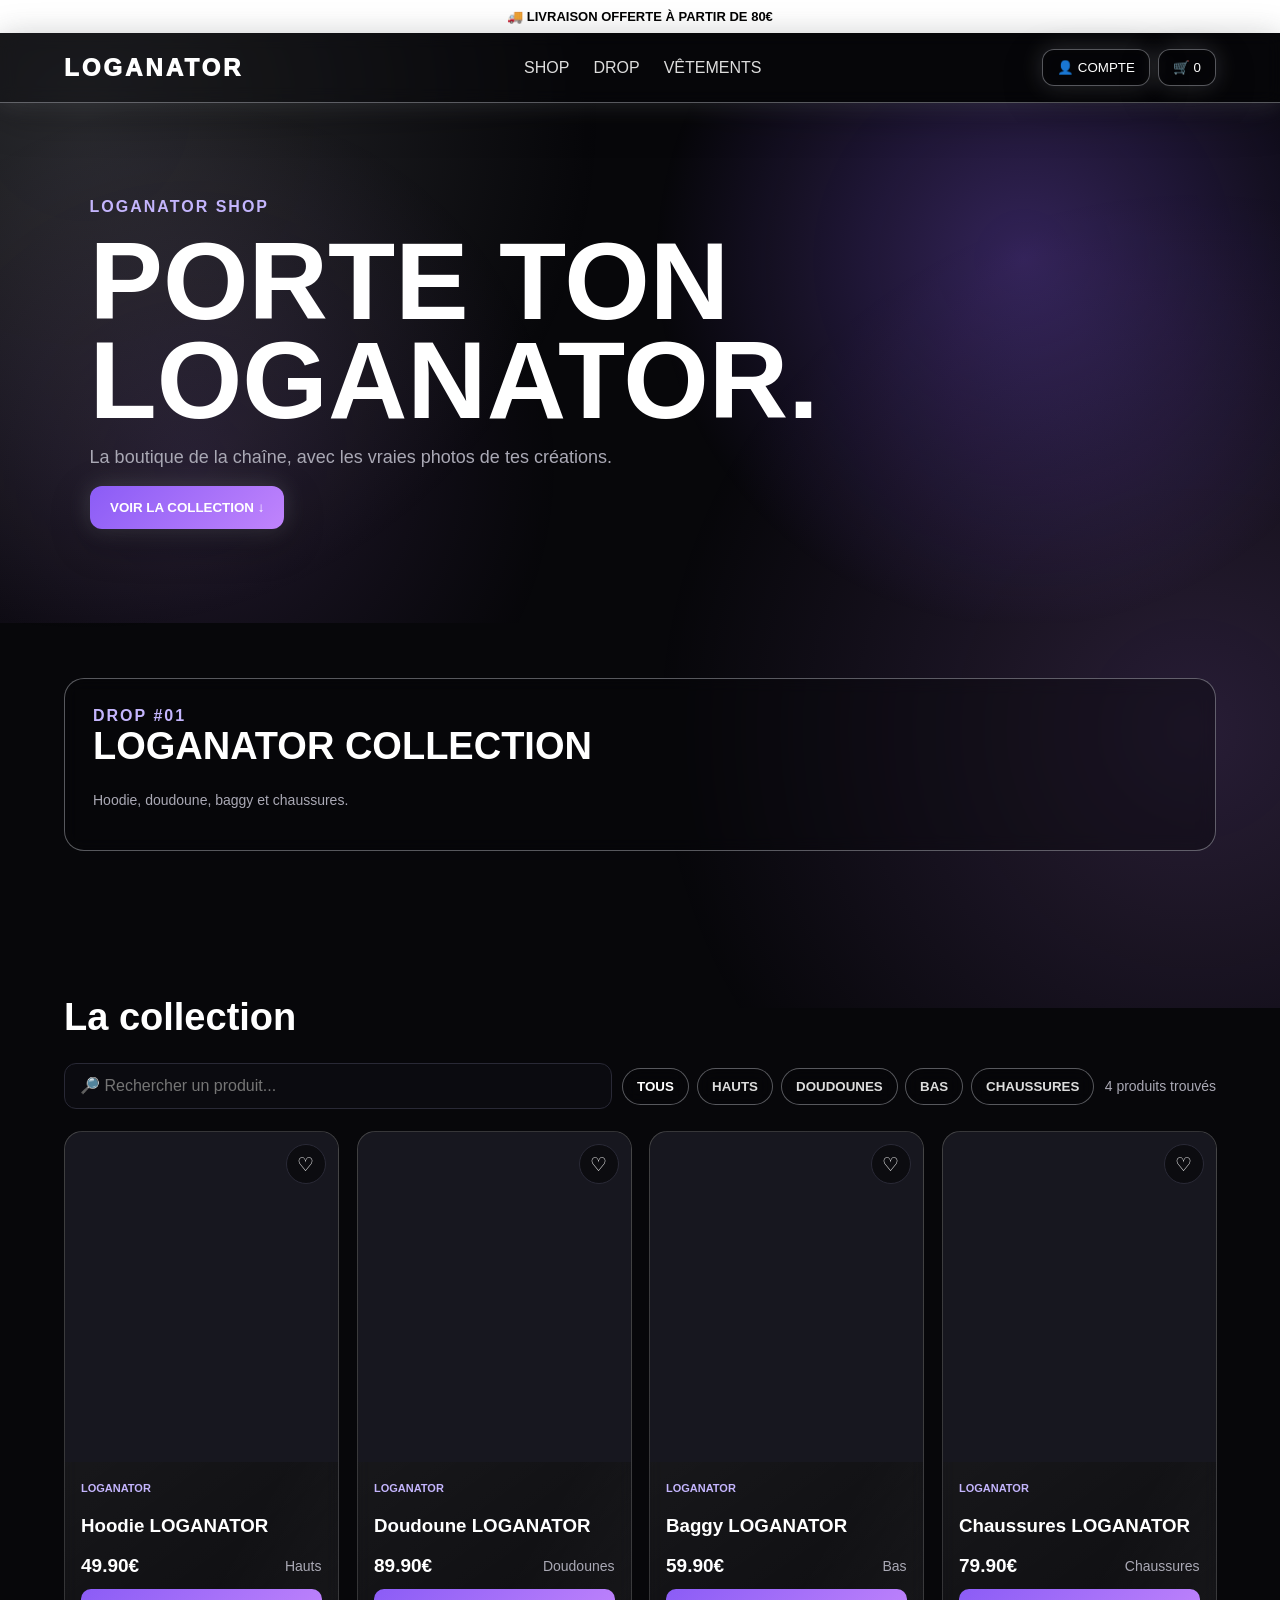
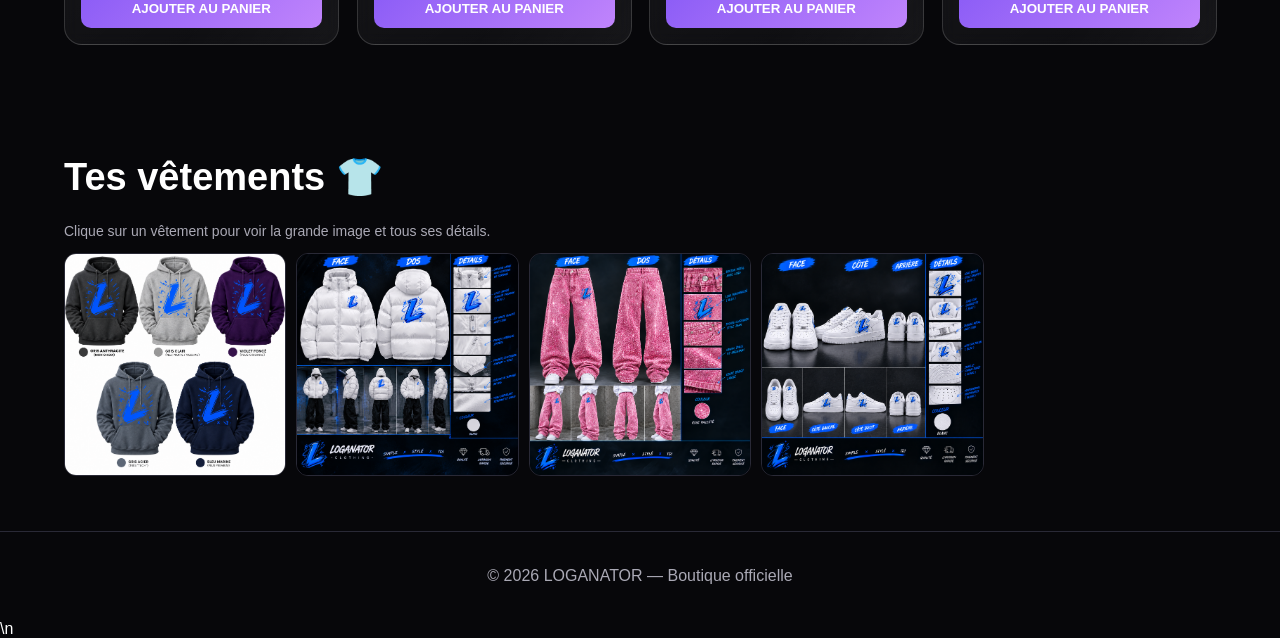
==== commit e7e939f6: "Add files via upload" ====
--- a/index.html
+++ b/index.html
@@ -3,7 +3,7 @@
 <head>
 <meta charset="utf-8">
 <meta name="viewport" content="width=device-width,initial-scale=1">
-<title>LOGANATOR — Boutique</title>
+<title>LOGANATOR — Boutique V32 Ultimate</title>
 <style>
 :root{--bg:#07070a;--card:#111118;--text:#fff;--muted:#aaa9b5;--accent:#8b5cf6;--line:#292936}
 *{box-sizing:border-box}body{margin:0;background:var(--bg);color:var(--text);font-family:Arial,Helvetica,sans-serif}
@@ -30,6 +30,13 @@
 .delivery-form{display:grid;grid-template-columns:1fr 1fr;gap:12px;margin:20px 0}.field{display:flex;flex-direction:column;gap:6px}.field.full{grid-column:1/-1}.field label{font-size:13px;font-weight:800;color:#ddd}.field input,.field select{width:100%;padding:13px;border:1px solid var(--line);border-radius:10px;background:#09090d;color:#fff;font:inherit}.field input:focus,.field select:focus{outline:2px solid #8b5cf6;border-color:#8b5cf6}.delivery-note{padding:12px;border:1px solid var(--line);border-radius:12px;background:#0b0b10;color:var(--muted);font-size:13px;line-height:1.5}.form-error{color:#fca5a5;font-size:13px;display:none;margin-top:8px}.form-error.show{display:block}
 @media(max-width:900px){.grid{grid-template-columns:repeat(2,1fr)}.links{display:none}.detail{grid-template-columns:1fr}.detail-img,.detail-img img{min-height:350px}.detail-info{padding:25px}}
 @media(max-width:550px){.grid{grid-template-columns:1fr}.gallery{grid-template-columns:repeat(2,1fr)}.hero{padding:65px 6%}.detail-info h2{font-size:32px}.pay-options{grid-template-columns:1fr}}
+
+/* V32: additions légères, isolées et sans dépendance externe */
+body.v32-grid-bg::after{content:"";position:fixed;inset:0;z-index:-1;pointer-events:none;background-image:linear-gradient(rgba(200,203,210,.045) 1px,transparent 1px),linear-gradient(90deg,rgba(200,203,210,.045) 1px,transparent 1px);background-size:36px 36px;mask-image:linear-gradient(to bottom,black,transparent 85%)}
+body.v32-no-shapes .v29-glass-atmosphere{display:none!important}
+body.v32-lite *,body.v32-lite *::before,body.v32-lite *::after{animation-duration:.001ms!important;transition-duration:.001ms!important;scroll-behavior:auto!important}
+#v32Accent,#v32Bg{width:100%;height:42px;background:#101016;border:1px solid rgba(255,255,255,.15);border-radius:10px;padding:3px}
+@media(max-width:800px){.v29-premium-shell{grid-template-columns:1fr}.v29-sidebar{border-right:0;border-bottom:1px solid rgba(255,255,255,.12)}.v29-sidebar .v29-navbtn{display:inline-block;width:auto}.v29-grid{grid-template-columns:1fr}}
 </style>
 <script src="https://cdn.jsdelivr.net/npm/@supabase/supabase-js@2"></script>
 
@@ -128,36 +135,8 @@
 body.v29-performance-light .card,body.v29-performance-light .drop,body.v29-performance-light .v15-filter{backdrop-filter:blur(2px)!important;-webkit-backdrop-filter:blur(2px)!important}
 </style>
 </style>
-
-<style id="v301-product-fix-css">
-.v301-product-toolbar{display:flex;gap:8px;flex-wrap:wrap;margin:12px 0}
-.v301-product-card{display:grid;grid-template-columns:78px minmax(0,1fr) auto;gap:12px;align-items:center;padding:12px;border:1px solid rgba(255,255,255,.12);border-radius:16px;background:rgba(255,255,255,.045)}
-.v301-product-card img{width:78px;height:78px;object-fit:cover;border-radius:12px;background:#111}
-.v301-product-actions{display:flex;gap:7px;flex-wrap:wrap;justify-content:flex-end}
-.v301-product-actions button{cursor:pointer}
-.v301-danger{border-color:rgba(248,113,113,.35)!important}
-.v301-status{padding:10px 12px;border-radius:12px;background:rgba(255,255,255,.05);margin:8px 0;font-size:13px}
-@media(max-width:700px){.v301-product-card{grid-template-columns:58px minmax(0,1fr)}.v301-product-card img{width:58px;height:58px}.v301-product-actions{grid-column:1/-1;justify-content:flex-start}}
-</style>
-
-<style id="loganator-v31-css">
-:root{--v31-primary:#7c5cff;--v31-secondary:#00d4ff;--v31-bg:#080910;--v31-card:rgba(255,255,255,.075);--v31-text:#fff;--v31-radius:22px;--v31-speed:1}
-body.v31-theme{background:var(--v31-bg)!important;color:var(--v31-text)}
-.v31-fullscreen{position:fixed!important;inset:0!important;z-index:50000!important;width:100vw!important;height:100vh!important;max-width:none!important;max-height:none!important;border-radius:0!important}
-.v31-shell{position:fixed;inset:0;z-index:49000;display:flex;background:radial-gradient(circle at 20% 10%,color-mix(in srgb,var(--v31-primary) 20%,transparent),transparent 35%),linear-gradient(135deg,#06070d,#0c0d16);color:#fff;font-family:Inter,system-ui,sans-serif}
-.v31-side{width:270px;min-width:270px;padding:18px 14px;overflow:auto;border-right:1px solid rgba(255,255,255,.1);background:rgba(8,9,16,.78);backdrop-filter:blur(18px)}
-.v31-brand{font-size:20px;font-weight:1000;letter-spacing:.08em;padding:12px 10px 18px}.v31-brand small{display:block;opacity:.55;font-size:10px;margin-top:5px}
-.v31-nav{display:grid;gap:7px}.v31-nav button{appearance:none;border:1px solid rgba(255,255,255,.08);background:rgba(255,255,255,.045);color:#fff;border-radius:14px;padding:11px 12px;text-align:left;cursor:pointer;font-weight:800;transition:.16s}.v31-nav button:hover,.v31-nav button.active{background:linear-gradient(135deg,color-mix(in srgb,var(--v31-primary) 75%,transparent),color-mix(in srgb,var(--v31-secondary) 35%,transparent));transform:translateX(2px)}
-.v31-main{flex:1;min-width:0;display:flex;flex-direction:column}.v31-top{height:64px;display:flex;align-items:center;justify-content:space-between;padding:0 20px;border-bottom:1px solid rgba(255,255,255,.1);background:rgba(255,255,255,.035);backdrop-filter:blur(18px)}.v31-top strong{font-size:15px}.v31-content{flex:1;overflow:auto;padding:24px}.v31-panel{display:none}.v31-panel.active{display:block}.v31-grid{display:grid;grid-template-columns:repeat(auto-fit,minmax(220px,1fr));gap:14px}.v31-card{background:var(--v31-card);border:1px solid rgba(255,255,255,.1);border-radius:var(--v31-radius);padding:18px;box-shadow:0 18px 60px rgba(0,0,0,.2)}.v31-card h3{margin:0 0 10px}.v31-card p{opacity:.72}.v31-btn{border:0;border-radius:13px;padding:10px 14px;background:linear-gradient(135deg,var(--v31-primary),var(--v31-secondary));color:#fff;font-weight:900;cursor:pointer}.v31-btn.alt{background:rgba(255,255,255,.09);border:1px solid rgba(255,255,255,.12)}.v31-input,.v31-select{width:100%;box-sizing:border-box;background:rgba(0,0,0,.25);border:1px solid rgba(255,255,255,.14);color:#fff;border-radius:12px;padding:10px}.v31-row{display:flex;gap:10px;flex-wrap:wrap;align-items:center}.v31-muted{opacity:.65}.v31-badge{display:inline-flex;padding:5px 9px;border-radius:999px;background:rgba(255,255,255,.09);font-size:11px;font-weight:900}.v31-editor{position:relative;min-height:560px;border-radius:20px;border:1px dashed rgba(255,255,255,.18);background-image:linear-gradient(rgba(255,255,255,.04) 1px,transparent 1px),linear-gradient(90deg,rgba(255,255,255,.04) 1px,transparent 1px);background-size:24px 24px;overflow:hidden}.v31-stage-item{position:absolute;min-width:90px;padding:12px 16px;border-radius:14px;background:rgba(255,255,255,.1);border:1px solid rgba(255,255,255,.18);cursor:grab;user-select:none}.v31-stage-item.selected{outline:2px solid var(--v31-secondary)}.v31-toolbar{display:flex;gap:7px;flex-wrap:wrap;margin-bottom:12px}.v31-shape-preview{height:110px;border-radius:16px;background:var(--v31-bg);position:relative;overflow:hidden}.v31-shape-preview:before,.v31-shape-preview:after{content:"";position:absolute;width:90px;height:90px;background:color-mix(in srgb,var(--v31-primary) 35%,transparent);filter:blur(1px);border-radius:50%;left:12%;top:10%}.v31-shape-preview:after{left:auto;right:12%;top:35%;background:color-mix(in srgb,var(--v31-secondary) 28%,transparent)}.v31-status{padding:10px 12px;border-radius:12px;background:rgba(255,255,255,.05);margin-top:10px}.v31-health{display:grid;gap:8px}.v31-health div{padding:10px 12px;border-radius:12px;background:rgba(255,255,255,.05)}
-@media(max-width:800px){.v31-side{width:205px;min-width:205px}.v31-content{padding:14px}}
-</style>
 </head>
 <body>
-<div id="v31Center" class="v31-shell" style="display:none">
-  <aside class="v31-side"><div class="v31-brand">LOGANATOR <small>PREMIUM CONTROL CENTER • V31</small></div><nav id="v31Nav" class="v31-nav"><button data-v31-tab="editor">🛠️ Éditeur</button><button data-v31-tab="layout">📐 Mise en page</button><button data-v31-tab="navigation">🧭 Navigation</button><button data-v31-tab="components">🧩 Composants</button><button data-v31-tab="pages">📄 Pages</button><button data-v31-tab="versions">🕰️ Versions</button><button data-v31-tab="backups">💾 Sauvegardes</button><button data-v31-tab="layers">🗂️ Calques</button><button data-v31-tab="elements">🔹 Éléments</button><button data-v31-tab="sections">▦ Sections</button><button data-v31-tab="header">🔝 En-tête</button><button data-v31-tab="footer">🔚 Footer</button><button data-v31-tab="responsive">📱 Responsive</button><button data-v31-tab="grid">▦ Grille</button><button data-v31-tab="library">🖼️ Bibliothèque</button><button data-v31-tab="seo">🔎 SEO</button><button data-v31-tab="accessibility">♿ Accessibilité</button><button data-v31-tab="automation">🤖 Automatisation</button><button data-v31-tab="cache">🧹 Cache</button><button data-v31-tab="system">🧪 Centre système</button><button data-v31-tab="colors31">🌈 Thème global</button><button data-v31-tab="shapes">🌌 Formes du fond</button><button data-v31-tab="shops">🏪 Boutiques</button><button data-v31-tab="maintenance31">🛠️ Maintenance</button><button data-v31-tab="performance31">⚡ Performance</button></nav></aside>
-  <main class="v31-main"><header class="v31-top"><strong id="v31Title">V31</strong><div class="v31-row"><span id="v31PerfBadge" class="v31-badge">⚡ AUTO PERFORMANCE</span><button class="v31-btn alt" data-v31-action="close">✕ Fermer</button></div></header><section id="v31Content" class="v31-content"><section class="v31-panel" data-v31-panel="editor"><div class="v31-card"><h2>🛠️ Éditeur visuel</h2><p>Déplace les éléments avec ta souris. Le modèle ci-dessous est une zone de travail : les modifications sont enregistrées dans la configuration V31.</p><div class="v31-toolbar"><button class="v31-btn" data-v31-action="add-element">＋ Ajouter un élément</button><button class="v31-btn alt" data-v31-action="duplicate-selected">Dupliquer</button><button class="v31-btn alt" data-v31-action="delete-selected">Supprimer</button><button class="v31-btn alt" data-v31-action="save-editor">💾 Enregistrer</button><button class="v31-btn alt" data-v31-action="reset-editor">↶ Réinitialiser</button></div><div id="v31Editor" class="v31-editor"></div><div id="v31EditorStatus" class="v31-status">Sélectionne un élément puis déplace-le.</div></div></section><section class="v31-panel" data-v31-panel="layout"><div class="v31-grid"><div class="v31-card"><h3>📐 Mise en page</h3><label>Largeur du contenu</label><input class="v31-input" id="v31LayoutWidth" type="range" min="70" max="100" value="94"><div class="v31-row" style="margin-top:10px"><button class="v31-btn" data-v31-action="save-layout">Appliquer</button><button class="v31-btn alt" data-v31-action="reset-layout">Réinitialiser</button></div></div><div class="v31-card"><h3>Alignement</h3><button class="v31-btn alt" data-v31-action="align-selected">Aligner l'élément sélectionné</button></div></div></section><section class="v31-panel" data-v31-panel="navigation"><div class="v31-card"><h2>🧭 Navigation</h2><p>Ajoute un nouvel onglet à la boutique et gère son ordre.</p><div class="v31-row"><input id="v31NewNavName" class="v31-input" placeholder="Nom du nouvel onglet" style="flex:1;min-width:220px"><button class="v31-btn" data-v31-action="add-shop-tab">＋ Ajouter</button></div><div id="v31NavList" class="v31-status"></div></div></section><section class="v31-panel" data-v31-panel="components"><div class="v31-card"><h2>🧩 Composants</h2><p>Insère rapidement des composants dans l'éditeur.</p><div class="v31-row"><button class="v31-btn" data-v31-action="insert-text">Texte</button><button class="v31-btn" data-v31-action="insert-image">Image</button><button class="v31-btn" data-v31-action="insert-button">Bouton</button><button class="v31-btn" data-v31-action="insert-product">Produit</button><button class="v31-btn" data-v31-action="insert-banner">Bannière</button><button class="v31-btn" data-v31-action="insert-section">Section</button></div></div></section><section class="v31-panel" data-v31-panel="pages"><div class="v31-card"><h2>📄 Pages</h2><div class="v31-row"><input id="v31PageName" class="v31-input" placeholder="Nom de page" style="flex:1"><button class="v31-btn" data-v31-action="add-page">＋ Créer la page</button></div><div id="v31PagesList" class="v31-status"></div></div></section><section class="v31-panel" data-v31-panel="versions"><div class="v31-card"><h2>🕰️ Versions</h2><p>Gestion des versions réellement sauvegardées dans ce projet. Les anciennes versions absentes des fichiers ne sont pas inventées.</p><div class="v31-row"><button class="v31-btn" data-v31-action="save-version">💾 Créer une version</button><button class="v31-btn alt" data-v31-action="restore-version">↶ Restaurer la dernière</button></div><div id="v31VersionsList" class="v31-status"></div></div></section><section class="v31-panel" data-v31-panel="backups"><div class="v31-card"><h2>💾 Sauvegardes</h2><p>Les réglages V31 peuvent être exportés en JSON puis réimportés.</p><div class="v31-row"><button class="v31-btn" data-v31-action="export-settings">⬇️ Exporter</button><button class="v31-btn alt" data-v31-action="import-settings">⬆️ Importer</button></div></div></section><section class="v31-panel" data-v31-panel="layers"><div class="v31-card"><h2>🗂️ Calques</h2><div id="v31LayersList" class="v31-status"></div><button class="v31-btn" data-v31-action="bring-front">Mettre au premier plan</button></div></section><section class="v31-panel" data-v31-panel="elements"><div class="v31-card"><h2>🔹 Éléments</h2><p>Ajoute, sélectionne et supprime les éléments du modèle.</p><button class="v31-btn" data-v31-action="add-element">＋ Ajouter un élément</button></div></section><section class="v31-panel" data-v31-panel="sections"><div class="v31-card"><h2>▦ Sections</h2><button class="v31-btn" data-v31-action="insert-section">＋ Ajouter une section</button><div id="v31Sections" class="v31-status"></div></div></section><section class="v31-panel" data-v31-panel="header"><div class="v31-card"><h2>🔝 En-tête</h2><label>Texte du logo</label><input id="v31HeaderText" class="v31-input" value="LOGANATOR"><button class="v31-btn" data-v31-action="save-header" style="margin-top:10px">Appliquer</button></div></section><section class="v31-panel" data-v31-panel="footer"><div class="v31-card"><h2>🔚 Footer</h2><label>Texte du footer</label><input id="v31FooterText" class="v31-input" value="LOGANATOR • C L O T H I N G"><button class="v31-btn" data-v31-action="save-footer" style="margin-top:10px">Appliquer</button></div></section><section class="v31-panel" data-v31-panel="responsive"><div class="v31-grid"><div class="v31-card"><h3>🖥️ PC</h3><button class="v31-btn" data-v31-action="preview-pc">Prévisualiser</button></div><div class="v31-card"><h3>📱 Mobile</h3><button class="v31-btn" data-v31-action="preview-mobile">Prévisualiser</button></div><div class="v31-card"><h3>📱 Tablette</h3><button class="v31-btn" data-v31-action="preview-tablet">Prévisualiser</button></div></div></section><section class="v31-panel" data-v31-panel="grid"><div class="v31-card"><h2>▦ Grille</h2><label>Pas de grille</label><input id="v31GridSize" class="v31-input" type="range" min="8" max="60" value="24"><button class="v31-btn" data-v31-action="apply-grid" style="margin-top:10px">Appliquer à l'éditeur</button></div></section><section class="v31-panel" data-v31-panel="library"><div class="v31-card"><h2>🖼️ Bibliothèque</h2><p>Images déjà présentes dans le projet.</p><div id="v31ImageLibrary" class="v31-status"></div><button class="v31-btn" data-v31-action="refresh-library">Actualiser</button></div></section><section class="v31-panel" data-v31-panel="seo"><div class="v31-card"><h2>🔎 SEO</h2><input id="v31SeoTitle" class="v31-input" placeholder="Titre SEO"><input id="v31SeoDesc" class="v31-input" placeholder="Description SEO" style="margin-top:8px"><button class="v31-btn" data-v31-action="save-seo" style="margin-top:10px">Enregistrer</button></div></section><section class="v31-panel" data-v31-panel="accessibility"><div class="v31-card"><h2>♿ Accessibilité</h2><label><input id="v31LargeText" type="checkbox"> Texte renforcé</label><br><label><input id="v31ReduceMotion" type="checkbox"> Réduire les animations</label><br><button class="v31-btn" data-v31-action="save-accessibility" style="margin-top:10px">Appliquer</button></div></section><section class="v31-panel" data-v31-panel="automation"><div class="v31-card"><h2>🤖 Automatisation</h2><p>Automatise les optimisations légères du front-end.</p><button class="v31-btn" data-v31-action="run-optimization">⚡ Optimiser maintenant</button><div id="v31AutomationStatus" class="v31-status"></div></div></section><section class="v31-panel" data-v31-panel="cache"><div class="v31-card"><h2>🧹 Cache</h2><button class="v31-btn" data-v31-action="clear-v31-cache">Nettoyer le cache V31</button><div id="v31CacheStatus" class="v31-status"></div></div></section><section class="v31-panel" data-v31-panel="system"><div class="v31-card"><h2>🧪 Centre système</h2><div class="v31-health" id="v31Health"></div><button class="v31-btn" data-v31-action="health-check" style="margin-top:10px">🔍 Tester maintenant</button></div></section><section class="v31-panel" data-v31-panel="colors31"><div class="v31-grid"><div class="v31-card"><h2>🌈 Thème global</h2><label>Couleur principale</label><input id="v31Primary" type="color" value="#7c5cff" class="v31-input"><label>Couleur secondaire</label><input id="v31Secondary" type="color" value="#00d4ff" class="v31-input"><label>Fond principal</label><input id="v31Background" type="color" value="#080910" class="v31-input"><div class="v31-row" style="margin-top:10px"><button class="v31-btn" data-v31-action="apply-theme">✓ Appliquer à tout le site</button><button class="v31-btn alt" data-v31-action="reset-theme">Réinitialiser</button></div></div><div class="v31-card"><h2>Aperçu</h2><div class="v31-shape-preview"></div><p class="v31-muted">Les couleurs principales sont appliquées au fond, aux cartes, aux boutons, aux bordures et aux effets.</p></div></div></section><section class="v31-panel" data-v31-panel="shapes"><div class="v31-grid"><div class="v31-card"><h2>🌌 Forme du fond</h2><select id="v31Shape" class="v31-select"><option value="circles">Cercles</option><option value="diamonds">Diamants</option><option value="squares">Carrés</option><option value="triangles">Triangles</option><option value="stars">Étoiles</option><option value="waves">Vagues</option><option value="hex">Hexagones</option><option value="grid">Grille</option></select><label>Quantité</label><input id="v31ShapeCount" class="v31-input" type="range" min="0" max="30" value="8"><label>Opacité</label><input id="v31ShapeOpacity" class="v31-input" type="range" min="0" max="100" value="35"><button class="v31-btn" data-v31-action="apply-shapes" style="margin-top:10px">Appliquer au fond</button></div><div class="v31-card"><h2>Aperçu</h2><div id="v31ShapePreview" class="v31-shape-preview"></div></div></div></section><section class="v31-panel" data-v31-panel="shops"><div class="v31-grid"><div class="v31-card"><h2>🏪 Boutique 1</h2><p>Boutique principale actuelle.</p><button class="v31-btn" data-v31-action="open-shop1">Ouvrir</button></div><div class="v31-card"><h2>🏪 Boutique 2</h2><input id="v31Shop2Url" class="v31-input" placeholder="https://..."><div class="v31-row" style="margin-top:10px"><button class="v31-btn" data-v31-action="save-shop2">💾 Enregistrer</button><button class="v31-btn alt" data-v31-action="open-shop2">Ouvrir</button></div><div id="v31Shop2Status" class="v31-status"></div></div></div></section><section class="v31-panel" data-v31-panel="maintenance31"><div class="v31-card"><h2>🛠️ Mode maintenance</h2><p>Gestion locale + synchronisation vers le stockage public existant lorsqu'il est disponible. La maintenance ne dépend pas de <code>promo_codes</code>.</p><div class="v31-row"><button class="v31-btn" data-v31-action="maintenance-on">🔴 Activer</button><button class="v31-btn alt" data-v31-action="maintenance-off">🟢 Désactiver</button><button class="v31-btn alt" data-v31-action="maintenance-refresh">↻ Actualiser</button></div><div id="v31MaintenanceStatus" class="v31-status"></div></div></section><section class="v31-panel" data-v31-panel="performance31"><div class="v31-grid"><div class="v31-card"><h2>⚡ Performance automatique</h2><select id="v31PerfMode" class="v31-select"><option>NORMAL</option><option>RAPIDE</option><option>TURBO</option><option>ULTRA-LIGHT</option><option>AUTOMATIQUE</option></select><button class="v31-btn" data-v31-action="apply-performance" style="margin-top:10px">Appliquer</button><div id="v31PerfStatus" class="v31-status"></div></div><div class="v31-card"><h2>📈 Surveillance</h2><div id="v31PerfMetrics" class="v31-status">Mesure en cours…</div><button class="v31-btn alt" data-v31-action="run-optimization">Optimiser maintenant</button></div></div></section></section></main>
-</div>
-
 <div id="v29GlassAtmosphere" class="v29-glass-atmosphere" aria-hidden="true"></div>
 <div id="v29Startup" class="v29-startup"><div class="v29-startup-inner"><div class="v29-startup-logo">LOGANATOR</div><div class="v29-startup-sub">LA BOUTIQUE OFFICIELLE</div><button class="v29-skip" id="v29Skip">Passer</button></div></div>
 <div class="top">🚚 LIVRAISON OFFERTE À PARTIR DE 80€</div>
@@ -389,7 +368,7 @@
 <div class="admin-box"><button class="admin-close" onclick="closePremium()">×</button>
 <div id="v29PremiumShell" class="v29-premium-shell">
 <aside class="v29-sidebar">
-<div class="v29-brand">LOGANATOR <span>V30.1</span><small>CONTROL CENTER</small></div>
+<div class="v29-brand">LOGANATOR <span>V29</span><small>CONTROL CENTER</small></div>
 <button class="v29-navbtn active" data-v29-panel="home">⌂ Accueil</button>
 <button class="v29-navbtn" data-v29-panel="appearance">◈ Apparence</button>
 <button class="v29-navbtn" data-v29-panel="colors">🎨 Couleurs</button>
@@ -397,7 +376,7 @@
 <button class="v29-navbtn" data-v29-panel="atmosphere">🌌 Atmosphère</button>
 <button class="v29-navbtn" data-v29-panel="cards">🪟 Cartes Glass</button>
 <button class="v29-navbtn" data-v29-panel="animations">✦ Animations</button>
-<button class="v29-navbtn" data-v29-panel="boutiques">🏪 Boutiques</button><button class="v29-navbtn" data-v29-panel="shop">🛍️ Boutique</button>
+<button class="v29-navbtn" data-v29-panel="shop">🛍️ Boutique</button>
 <button class="v29-navbtn" data-v29-panel="products">➕ Produits</button>
 <button class="v29-navbtn" data-v29-panel="premium">👑 Premium</button>
 <button class="v29-navbtn" data-v29-panel="performance">⚡ Performance</button>
@@ -406,10 +385,10 @@
 <button class="v29-navbtn" data-v29-panel="orders">📦 Commandes</button>
 <button class="v29-navbtn" data-v29-panel="members">👥 Membres</button>
 <button class="v29-navbtn" data-v29-panel="monitor">🛡️ Surveillance</button>
-<button class="v29-navbtn" data-v29-panel="maintenance">🛠️ Maintenance</button>
+<button class="v29-navbtn" data-v29-panel="v32">✦ Outils V32</button>
 </aside>
 <main class="v29-main">
-<div class="v29-header"><div><h2 id="v29Title">Accueil</h2><p id="v29Subtitle">Control Center LOGANATOR V31.0 — onglets et gestion produits restaurés.</p></div><span class="v29-chip">V31.0 ACTIVE</span></div>
+<div class="v29-header"><div><h2 id="v29Title">Accueil</h2><p id="v29Subtitle">Control Center LOGANATOR V29 — aperçu en direct et synchronisation.</p></div><span class="v29-chip">V32 ULTIMATE · BASE V29.5</span></div>
 <section class="v29-panel active" data-v29-section="home">
 <div class="v29-statline"><div>🎨 Couleurs<b id="v29ColorCount">2</b></div><div>⚡ Vitesse<b id="v29SpeedLabel">1×</b></div><div>🔗 Boutique<b class="v29-synced">Synchronisée</b></div></div>
 <div class="v29-grid" style="margin-top:14px"><div class="v29-box"><h3>✨ Aperçu en direct</h3><div class="v29-gradient-preview" id="v29HomePreview"></div><p class="v29-mini">Les changements validés sont appliqués immédiatement à la boutique originale.</p></div><div class="v29-box"><h3>🛡️ Stabilité</h3><p>La V29 ajoute ses systèmes en couche isolée : produits, images, panier, compte et fonctions existantes restent conservés.</p><div class="v29-actions"><button class="btn" onclick="v29OpenLegacy('overview')">Ouvrir l'ancien tableau de bord</button></div></div></div>
@@ -418,17 +397,30 @@
 <section class="v29-panel" data-v29-section="colors"><div class="v29-box"><h3>🎨 Couleurs de la boutique</h3><p class="v29-mini">Ajoute autant de couleurs que tu veux. Avant validation, tout reste en prévisualisation.</p><div id="v29ColorList" class="v29-color-list"></div><div class="v29-actions"><button class="btn" onclick="v29AddColor()">＋ Ajouter une couleur</button><button class="btn" onclick="v29ResetDraftColors()">↶ Réinitialiser l'aperçu</button></div><div class="v29-gradient-preview" id="v29GradientPreview"></div><p id="v29GradientText" class="v29-mini"></p><div class="v29-actions"><button class="primary" onclick="v29ValidateTheme()">✓ VALIDER ET SYNCHRONISER</button></div></div></section>
 <section class="v29-panel" data-v29-section="glass"><div class="v29-grid"><div class="v29-box"><h3>◫ Liquid Glass</h3><div class="v29-control"><label>Blur <span id="v29BlurValue">22px</span></label><input id="v29Blur" type="range" min="0" max="40" value="22"></div><div class="v29-control"><label>Transparence <span id="v29AlphaValue">62%</span></label><input id="v29Alpha" type="range" min="10" max="90" value="62"></div><div class="v29-control"><label>Glow <span id="v29GlowValue">100%</span></label><input id="v29Glow" type="range" min="0" max="150" value="100"></div><div class="v29-control"><label>Profondeur <span id="v29DepthValue">100%</span></label><input id="v29Depth" type="range" min="0" max="150" value="100"></div></div><div class="v29-box"><h3>👁️ Aperçu</h3><div class="v29-box" style="min-height:150px"><b>LOGANATOR</b><p class="v29-mini">Carte Liquid Glass avec reflets, blur, bordure et profondeur.</p></div></div></div></section>
 <section class="v29-panel" data-v29-section="atmosphere"><div class="v29-grid"><div class="v29-box"><h3>🌌 Fond Liquid Glass</h3><div class="v29-control"><label><input id="v29OrbsEnabled" type="checkbox" checked> Bulles/ronds en dégradé</label></div><div class="v29-control"><label>Nombre de ronds <span id="v29OrbCountValue">28</span></label><input id="v29OrbCount" type="range" min="4" max="80" value="28"></div><div class="v29-control"><label>Intensité du fond <span id="v29AtmosphereValue">100%</span></label><input id="v29Atmosphere" type="range" min="0" max="150" value="100"></div></div><div class="v29-box"><h3>🎨 Synchronisation</h3><p class="v29-mini">Chaque couleur validée est utilisée automatiquement dans le fond, les ronds et les reflets. Plus tu ajoutes de couleurs, plus le dégradé les répartit.</p><div class="v29-gradient-preview" id="v29AtmospherePreview"></div></div></div></section>
-<section class="v29-panel" data-v29-section="cards"><div class="v29-grid"><div class="v29-box"><h3>🪟 Cartes Liquid Glass</h3><div class="v29-control"><label>Intensité des reflets <span id="v29ReflectionValue">100%</span></label><input id="v29Reflection" type="range" min="0" max="200" value="100"></div><div class="v29-control"><label>Arrondi des cartes <span id="v29RadiusValue">24px</span></label><input id="v29Radius" type="range" min="8" max="50" value="24"></div><div class="v29-toggle"><span>Reflet lumineux au survol</span><input id="v29HoverGlass" type="checkbox" checked></div></div><div class="v29-box"><div class="v29-glass-card" style="position:relative;min-height:180px;border-radius:24px;padding:25px;overflow:hidden"><b style="font-size:22px">LOGANATOR</b><p class="v29-mini">Aperçu d'une carte avec profondeur, verre, reflet et glow.</p><button type="button" class="primary" onclick="v302GlassPreview()">APERÇU</button></div></div></div></section>
+<section class="v29-panel" data-v29-section="cards"><div class="v29-grid"><div class="v29-box"><h3>🪟 Cartes Liquid Glass</h3><div class="v29-control"><label>Intensité des reflets <span id="v29ReflectionValue">100%</span></label><input id="v29Reflection" type="range" min="0" max="200" value="100"></div><div class="v29-control"><label>Arrondi des cartes <span id="v29RadiusValue">24px</span></label><input id="v29Radius" type="range" min="8" max="50" value="24"></div><div class="v29-toggle"><span>Reflet lumineux au survol</span><input id="v29HoverGlass" type="checkbox" checked></div></div><div class="v29-box"><div class="v29-glass-card" style="position:relative;min-height:180px;border-radius:24px;padding:25px;overflow:hidden"><b style="font-size:22px">LOGANATOR</b><p class="v29-mini">Aperçu d'une carte avec profondeur, verre, reflet et glow.</p><button class="primary">APERÇU</button></div></div></div></section>
 <section class="v29-panel" data-v29-section="products"><div class="v29-box"><h3>➕ Produits — synchronisation boutique</h3><p class="v29-mini">Ajoute directement un produit depuis V29. Après enregistrement, la boutique est rechargée automatiquement.</p><div class="v29-actions"><button class="primary" onclick="newPremiumProduct()">＋ AJOUTER UN PRODUIT</button><button class="btn" onclick="v29RefreshProductCenter()">↻ Actualiser la boutique</button></div><div id="v29ProductCenter" class="admin-grid" style="margin-top:16px"></div></div></section>
 <section class="v29-panel" data-v29-section="animations"><div class="v29-box"><h3>✦ Vitesse des animations</h3><div class="v29-control"><label>Vitesse</label><select id="v29Speed"><option value="0.25">0,25×</option><option value="0.5">0,5×</option><option value="1" selected>1×</option><option value="2">2×</option><option value="5">5×</option><option value="10">10×</option><option value="25">25×</option><option value="50">50×</option><option value="100">100×</option><option value="0">Instantané</option></select></div><div class="v29-speed-demo" id="v29SpeedDemo">APERÇU DE LA VITESSE</div><p class="v29-mini">×100 accélère les transitions/animations de l'interface uniquement. Cela ne rend pas Internet ni le serveur 100× plus rapide.</p></div></section>
-<section class="v29-panel" data-v29-section="boutiques"><div class="v29-box"><h3>🏪 Gestion des 2 boutiques</h3><p class="v29-mini">Deux espaces de contrôle séparés dans le Premium. La Boutique 1 est la boutique LOGANATOR actuelle. La Boutique 2 dispose de son propre espace de connexion/URL pour éviter de mélanger les réglages.</p><div class="v29-actions"><button type="button" class="primary" data-boutique-tab="1">🛍️ BOUTIQUE 1</button><button type="button" class="btn" data-boutique-tab="2">🏪 BOUTIQUE 2</button></div><div id="v303Boutique1" style="margin-top:16px"><div class="v29-grid"><div class="v29-box"><h3>🛍️ Boutique 1 — LOGANATOR SHOP</h3><p class="v29-mini">Catalogue, produits, apparence et maintenance de la boutique actuelle.</p><div class="v29-actions"><button type="button" class="primary" onclick="v301SelectPanel('products')">📦 Contrôler les produits</button><button type="button" class="btn" onclick="v301SelectPanel('colors')">🎨 Contrôler les couleurs</button><button type="button" class="btn" onclick="v301SelectPanel('maintenance')">🛠️ Maintenance</button></div></div><div class="v29-box"><h3>🔗 Accès direct</h3><button type="button" class="primary" onclick="window.open(location.origin+location.pathname,'_blank')">↗ Ouvrir la boutique</button></div></div></div><div id="v303Boutique2" style="display:none;margin-top:16px"><div class="v29-box"><h3>🏪 Boutique 2 — espace séparé</h3><p class="v29-mini">Renseigne l'adresse de ta deuxième boutique pour pouvoir l'ouvrir directement depuis le Control Center. Aucun réglage de la Boutique 1 n'est écrasé.</p><label class="v29-control">Adresse de la Boutique 2<input id="v303Boutique2Url" type="url" placeholder="https://..." style="width:100%;margin-top:8px;padding:12px;border-radius:12px;border:1px solid rgba(255,255,255,.15);background:rgba(255,255,255,.06);color:#fff"></label><div class="v29-actions"><button type="button" class="primary" onclick="v303SaveBoutique2()">💾 Enregistrer</button><button type="button" class="btn" onclick="v303OpenBoutique2()">↗ Ouvrir la Boutique 2</button></div><p id="v303Boutique2Status" class="v29-mini"></p></div></div></div></section><section class="v29-panel" data-v29-section="shop"><div class="v29-box"><h3>🛍️ Boutique</h3><p>Les réglages marqués ici concernent réellement la boutique et sont synchronisés avec elle.</p><div class="v29-toggle"><span>Appliquer le thème validé à la boutique</span><input id="v29ShopTheme" type="checkbox" checked></div><div class="v29-actions"><button class="primary" onclick="newPremiumProduct()">➕ Ajouter un produit</button><button class="btn" onclick="v29OpenLegacy('products')">Gérer les produits existants</button><button class="btn" onclick="v29OpenLegacy('site')">Contenu & sections</button></div></div></section>
+<section class="v29-panel" data-v29-section="shop"><div class="v29-box"><h3>🛍️ Boutique</h3><p>Les réglages marqués ici concernent réellement la boutique et sont synchronisés avec elle.</p><div class="v29-toggle"><span>Appliquer le thème validé à la boutique</span><input id="v29ShopTheme" type="checkbox" checked></div><div class="v29-actions"><button class="primary" onclick="newPremiumProduct()">➕ Ajouter un produit</button><button class="btn" onclick="v29OpenLegacy('products')">Gérer les produits existants</button><button class="btn" onclick="v29OpenLegacy('site')">Contenu & sections</button></div></div></section>
 <section class="v29-panel" data-v29-section="premium"><div class="v29-box"><h3>👑 Premium V29</h3><p>Les paramètres propres au Control Center restent séparés des paramètres de la boutique.</p><div class="v29-toggle"><span>Auto-sauvegarde locale des réglages</span><input id="v29Autosave" type="checkbox" checked></div><div class="v29-actions"><button class="btn" onclick="v29OpenLegacy('tools')">Outils & contrôle qualité</button></div></div></section>
 <section class="v29-panel" data-v29-section="performance"><div class="v29-box"><h3>⚡ Performance</h3><p>Réduis les effets lourds sans supprimer les fonctionnalités de la boutique.</p><div class="v29-actions"><button class="v29-preset" onclick="v29Performance('normal')">NORMAL</button><button class="v29-preset" onclick="v29Performance('fast')">RAPIDE</button><button class="v29-preset" onclick="v29Performance('turbo')">TURBO</button><button class="v29-preset" onclick="v29Performance('light')">APPAREIL LÉGER</button></div><div class="v29-toggle"><span>Animations réduites</span><input id="v29ReducedMotion" type="checkbox"></div></div></section>
-<section class="v29-panel" data-v29-section="monitor"><div class="v29-monitor-grid"><div class="v29-box"><h3>🛡️ Surveillance du site</h3><div class="v29-monitor-status"><span id="v29MonitorDot" class="v29-monitor-dot"></span><div><b id="v29MonitorStatus">Analyse en attente</b><div id="v29MonitorSummary" class="v29-mini">Lance une analyse pour vérifier la boutique.</div></div></div><div class="v29-monitor-actions"><button class="primary" onclick="v29RunHealthCheck()">🔎 ANALYSE COMPLÈTE</button><button class="btn" onclick="v29ClearMonitorLog()">🧹 Effacer le journal</button></div><div class="v29-control"><label><input id="v29MonitorAuto" type="checkbox"> Surveillance automatique pendant que la boutique est ouverte</label></div><div class="v29-control"><label>Fréquence</label><select id="v29MonitorInterval"><option value="15000">15 secondes</option><option value="30000" selected>30 secondes</option><option value="60000">1 minute</option><option value="300000">5 minutes</option></select></div></div><div class="v29-box"><h3>📋 Journal des problèmes</h3><div id="v29MonitorLog" class="v29-monitor-list"><div class="v29-mini">Aucun problème enregistré.</div></div></div></div><div class="v29-box" style="margin-top:14px"><h3>🧪 Contrôles effectués</h3><div id="v29MonitorChecks" class="v29-monitor-list"><div class="v29-mini">Aucune analyse effectuée.</div></div></div></section><section class="v29-panel" data-v29-section="maintenance"><div class="v29-box"><h3>🛠️ Mode maintenance</h3><p class="v29-mini">Système indépendant des promotions : aucune utilisation de <b>promo_codes</b>. Les visiteurs voient la maintenance ; les comptes Premium autorisés gardent l'accès au Control Center.</p><div class="v29-toggle"><span>Activer la maintenance</span><input id="v302MaintenanceEnabled" type="checkbox"></div><div class="v29-control"><label>Durée</label><select id="v302MaintenanceDuration"><option value="900000">15 minutes</option><option value="1800000">30 minutes</option><option value="3600000">1 heure</option><option value="7200000">2 heures</option><option value="21600000">6 heures</option><option value="43200000">12 heures</option><option value="86400000">24 heures</option><option value="604800000">7 jours</option></select></div><div class="v29-actions"><button type="button" class="primary" onclick="v302EnableMaintenance()">🛠️ ACTIVER</button><button type="button" class="btn" onclick="v302DisableMaintenance()">✅ DÉSACTIVER</button><button type="button" class="btn" onclick="v302RefreshMaintenance()">↻ Actualiser</button></div><div id="v302MaintenanceStatus" class="v301-status">Maintenance désactivée.</div></div></section><section class="v29-panel" data-v29-section="settings"><div class="v29-box"><h3>⚙️ Réglages</h3><div class="v29-actions"><button class="btn" onclick="v29SaveSettings()">💾 Sauvegarder maintenant</button><button class="btn" onclick="v29ResetAll()">↺ Réinitialiser V29</button></div><p id="v29Status" class="v29-mini"></p></div></section>
+<section class="v29-panel" data-v29-section="monitor"><div class="v29-monitor-grid"><div class="v29-box"><h3>🛡️ Surveillance du site</h3><div class="v29-monitor-status"><span id="v29MonitorDot" class="v29-monitor-dot"></span><div><b id="v29MonitorStatus">Analyse en attente</b><div id="v29MonitorSummary" class="v29-mini">Lance une analyse pour vérifier la boutique.</div></div></div><div class="v29-monitor-actions"><button class="primary" onclick="v29RunHealthCheck()">🔎 ANALYSE COMPLÈTE</button><button class="btn" onclick="v29ClearMonitorLog()">🧹 Effacer le journal</button></div><div class="v29-control"><label><input id="v29MonitorAuto" type="checkbox"> Surveillance automatique pendant que la boutique est ouverte</label></div><div class="v29-control"><label>Fréquence</label><select id="v29MonitorInterval"><option value="15000">15 secondes</option><option value="30000" selected>30 secondes</option><option value="60000">1 minute</option><option value="300000">5 minutes</option></select></div></div><div class="v29-box"><h3>📋 Journal des problèmes</h3><div id="v29MonitorLog" class="v29-monitor-list"><div class="v29-mini">Aucun problème enregistré.</div></div></div></div><div class="v29-box" style="margin-top:14px"><h3>🧪 Contrôles effectués</h3><div id="v29MonitorChecks" class="v29-monitor-list"><div class="v29-mini">Aucune analyse effectuée.</div></div></div></section><section class="v29-panel" data-v29-section="settings"><div class="v29-box"><h3>⚙️ Réglages</h3><div class="v29-actions"><button class="btn" onclick="v29SaveSettings()">💾 Sauvegarder maintenant</button><button class="btn" onclick="v29ResetAll()">↺ Réinitialiser V29</button></div><p id="v29Status" class="v29-mini"></p></div></section>
 <section class="v29-panel" data-v29-section="promos"><div class="v29-box"><h3>🏷️ Promotions</h3><p>Gestion existante conservée.</p><button class="primary" onclick="v29OpenLegacy('promos')">Ouvrir les promotions V16.1</button></div></section>
 <section class="v29-panel" data-v29-section="orders"><div class="v29-box"><h3>📦 Commandes</h3><button class="primary" onclick="v29OpenLegacy('orders')">Ouvrir les commandes</button></div></section>
 <section class="v29-panel" data-v29-section="members"><div class="v29-box"><h3>👥 Membres</h3><button class="primary" onclick="v29OpenLegacy('members')">Ouvrir les membres PREMIUM</button></div></section>
 <div class="v29-savebar"><span id="v29SaveState" class="v29-mini" style="margin-right:auto">Prêt</span><button class="btn" onclick="v29SaveSettings()">💾 Sauvegarder</button><button class="primary" onclick="v29ValidateTheme()">✓ VALIDER ET SYNCHRONISER</button></div>
+<section class="v29-panel" data-v29-section="v32">
+<div class="v29-grid">
+ <div class="v29-box"><h3>✦ Apparence V32 — noir & chrome</h3><p class="v29-mini">Ajustements instantanés de cette installation. Les paramètres sont enregistrés dans ce navigateur.</p>
+ <div class="v29-control"><label for="v32Accent">Couleur d’accent</label><input id="v32Accent" type="color" value="#c8cbd2"></div>
+ <div class="v29-control"><label for="v32Bg">Fond de la boutique</label><input id="v32Bg" type="color" value="#07070a"></div>
+ <div class="v29-control"><label for="v32Shape">Formes décoratives</label><select id="v32Shape"><option value="circles">Cercles lumineux</option><option value="grid">Grille discrète</option><option value="none">Aucune forme</option></select></div>
+ <div class="v29-control"><label for="v32Glass">Intensité du verre : <span id="v32GlassLabel">62%</span></label><input id="v32Glass" type="range" min="10" max="90" value="62"></div>
+ <div class="v29-actions"><button class="primary" id="v32Apply">✓ Appliquer et enregistrer</button><button class="btn" id="v32Reset">Réinitialiser V32</button></div><p id="v32Status" class="v29-mini" role="status" aria-live="polite"></p></div>
+ <div class="v29-box"><h3>💾 Sauvegarde locale</h3><p class="v29-mini">Exporter ou réimporter les réglages visuels V32. Cela ne sauvegarde pas les produits, les comptes ou les données Supabase.</p>
+ <div class="v29-actions"><button class="btn" id="v32Export">⬇ Exporter les réglages</button><label class="btn" for="v32ImportFile" style="cursor:pointer">⬆ Importer les réglages</label><input id="v32ImportFile" type="file" accept="application/json,.json" hidden></div>
+ <hr style="border-color:rgba(255,255,255,.12);margin:18px 0"><h3>⚡ Mode léger</h3><p class="v29-mini">Désactive les animations décoratives lourdes sur cet appareil, sans retirer les fonctions de la boutique.</p><label class="v29-toggle"><span>Activer le mode léger</span><input id="v32Lite" type="checkbox"></label>
+ <div class="v29-box" style="margin-top:14px"><b>État V32</b><p id="v32Health" class="v29-mini">Contrôle local en attente.</p><button class="btn" id="v32Check">Lancer un contrôle local</button></div></div>
+</div></section>
 </main></div>
 <div style="display:none" id="v29LegacyAnchor"></div>
 <span class="premium">👑 COMPTE PREMIUM</span><h2>Centre de contrôle LOGANATOR</h2>
@@ -558,7 +550,7 @@
  window.v29Preset=p=>{const presets={classic:{colors:['#8b5cf6','#c084fc'],blur:10,alpha:48,glow:50,depth:80,glass:false},glass:{colors:['#4f46e5','#a78bfa','#ec4899'],blur:22,alpha:62,glow:100,depth:100,glass:true},ultra:{colors:['#06b6d4','#8b5cf6','#ec4899','#f97316'],blur:34,alpha:72,glow:125,depth:125,glass:true},neon:{colors:['#22d3ee','#a855f7','#f43f5e'],blur:18,alpha:52,glow:150,depth:110,glass:true},minimal:{colors:['#fff','#a3a3a3'],blur:4,alpha:25,glow:10,depth:45,glass:false}};const x=presets[p];if(!x)return;cfg=Object.assign(cfg,x);draft=[...x.colors];syncInputs();save();renderColors()};
  function syncInputs(){[['v29GlassEnabled','glass'],['v29StartupEnabled','startup'],['v29Autosave','autosave'],['v29OrbsEnabled','orbs'],['v29HoverGlass','hoverGlass'],['v29ReducedMotion','reducedMotion'],['v29MonitorAuto','monitorAuto']].forEach(([id,k])=>{if($(id))$(id).checked=!!cfg[k]});[['v29StartupDuration','startupDuration'],['v29MonitorInterval','monitorInterval'],['v29Blur','blur'],['v29Alpha','alpha'],['v29Glow','glow'],['v29Depth','depth'],['v29Speed','speed'],['v29OrbCount','orbCount'],['v29Atmosphere','atmosphere'],['v29Reflection','reflection'],['v29Radius','radius']].forEach(([id,k])=>{if($(id))$(id).value=cfg[k]});if($('v29BlurValue'))$('v29BlurValue').textContent=cfg.blur+'px';if($('v29AlphaValue'))$('v29AlphaValue').textContent=cfg.alpha+'%';if($('v29GlowValue'))$('v29GlowValue').textContent=cfg.glow+'%';if($('v29DepthValue'))$('v29DepthValue').textContent=cfg.depth+'%';if($('v29OrbCountValue'))$('v29OrbCountValue').textContent=cfg.orbCount;if($('v29AtmosphereValue'))$('v29AtmosphereValue').textContent=cfg.atmosphere+'%';if($('v29ReflectionValue'))$('v29ReflectionValue').textContent=cfg.reflection+'%';if($('v29RadiusValue'))$('v29RadiusValue').textContent=cfg.radius+'px'}
  function bindRange(id,prop,fmt){const e=$(id);if(!e)return;let timer=0;e.addEventListener('input',()=>{cfg[prop]=Number(e.value);if($(id+'Value'))$(id+'Value').textContent=fmt(cfg[prop]);apply();if(prop==='orbCount')renderAtmosphere();clearTimeout(timer);timer=setTimeout(()=>{if(cfg.autosave)save()},180)})}
- function tabs(){document.querySelectorAll('.v29-navbtn').forEach(b=>b.addEventListener('click',()=>{const name=b.dataset.v29Panel;document.querySelectorAll('.v29-navbtn').forEach(x=>x.classList.toggle('active',x===b));document.querySelectorAll('.v29-panel').forEach(x=>x.classList.toggle('active',x.dataset.v29Section===name));const t={home:'Accueil',appearance:'Apparence',colors:'Couleurs',glass:'Liquid Glass',boutiques:'Boutiques',atmosphere:'Atmosphère',cards:'Cartes Glass',animations:'Animations',shop:'Boutique',products:'Produits',premium:'Premium',performance:'Performance',settings:'Réglages',promos:'Promotions',orders:'Commandes',members:'Membres',monitor:'Surveillance'};if($('v29Title'))$('v29Title').textContent=t[name]||'Control Center';if(name==='products')v29RefreshProductCenter();if(name==='monitor')v29RenderMonitor()}))}
+ function tabs(){document.querySelectorAll('.v29-navbtn').forEach(b=>b.addEventListener('click',()=>{const name=b.dataset.v29Panel;document.querySelectorAll('.v29-navbtn').forEach(x=>x.classList.toggle('active',x===b));document.querySelectorAll('.v29-panel').forEach(x=>x.classList.toggle('active',x.dataset.v29Section===name));const t={home:'Accueil',appearance:'Apparence',colors:'Couleurs',glass:'Liquid Glass',atmosphere:'Atmosphère',cards:'Cartes Glass',animations:'Animations',shop:'Boutique',products:'Produits',premium:'Premium',performance:'Performance',settings:'Réglages',promos:'Promotions',orders:'Commandes',members:'Membres',monitor:'Surveillance',v32:'Outils V32'};if($('v29Title'))$('v29Title').textContent=t[name]||'Control Center';if(name==='products')v29RefreshProductCenter();if(name==='monitor')v29RenderMonitor()}))}
  window.v29RefreshProductCenter=async function(){const box=$('v29ProductCenter');if(!box)return;await v12LoadProducts();box.innerHTML=products.slice().reverse().map(p=>`<div class="admin-card"><img src="${v16Esc(p.image)}" alt="${v16Esc(p.name)}"><div><b>${v16Esc(p.name)}</b><div class="muted">${Number(p.price).toFixed(2)}€ · Stock ${Number(p.stock??0)}</div></div><div class="admin-actions"><button class="btn" onclick='editPremiumProduct(${JSON.stringify(p.id)})'>✏️ Modifier</button><button class="btn" onclick='deletePremiumProduct(${JSON.stringify(p.id)})'>🗑️ Supprimer</button></div></div>`).join('')||'<div class="v29-mini">Aucun produit.</div>'};
  window.v29OpenLegacy=function(name){const shell=$('v29PremiumShell');if(shell)shell.style.display='none';document.querySelectorAll('.v16-section').forEach(x=>{x.classList.remove('active');x.style.display='none'});const target=document.querySelector(`.v16-section[data-v16-section="${name}"]`);if(target){target.classList.add('active');target.style.display='block';if(!target.querySelector('.v29-backbtn')){const b=document.createElement('button');b.className='btn v29-backbtn';b.textContent='← Retour au Control Center V29';b.onclick=()=>{target.style.display='none';if(shell)shell.style.display='grid';document.querySelector('.v29-navbtn[data-v29-panel="home"]')?.click()};target.prepend(b)}}const old=document.querySelector(`.v16-tab[data-v16-tab="${name}"]`);if(old)old.click()};
  const MONITOR_KEY='loganator_v29_monitor_log';let monitorTimer=null;let monitorRunning=false;
@@ -595,311 +587,16 @@
  optimizeImages();if('requestIdleCallback' in window) requestIdleCallback(optimizeImages,{timeout:1200}); else setTimeout(optimizeImages,800);});apply();
 })();
 </script>
-<script id="loganator-v301-compat">
-/* LOGANATOR V31.0 — compatibility layer
-   Goal: keep the existing shop logic, but make Premium navigation and product CRUD reliable.
-*/
-(function(){
-  'use strict';
-  const $=id=>document.getElementById(id);
-  const panelNames={home:'Accueil',appearance:'Apparence',colors:'Couleurs',glass:'Liquid Glass',boutiques:'Boutiques',atmosphere:'Atmosphère',cards:'Cartes Glass',animations:'Animations',shop:'Boutique',products:'Produits',premium:'Premium',performance:'Performance',settings:'Réglages',promos:'Promotions',orders:'Commandes',members:'Membres',monitor:'Surveillance'};
-  function premiumAllowed(){
-    try{return typeof v16Can==='function' ? v16Can() : (typeof isLoganatorPremium==='function' && isLoganatorPremium());}
-    catch(_){return false}
-  }
-  function setPanel(name){
-    const shell=$('v29PremiumShell');
-    if(!shell)return false;
-    const btns=document.querySelectorAll('.v29-navbtn');
-    const panels=document.querySelectorAll('.v29-panel');
-    let found=false;
-    btns.forEach(b=>{const yes=b.dataset.v29Panel===name;b.classList.toggle('active',yes);if(yes)found=true});
-    panels.forEach(p=>p.classList.toggle('active',p.dataset.v29Section===name));
-    if(!found && name!=='home')return false;
-    shell.style.display='grid';
-    const title=$('v29Title');if(title)title.textContent=panelNames[name]||'Control Center';
-    if(name==='products')window.v301RefreshProducts();
-    if(name==='monitor'&&typeof window.v29RenderMonitor==='function')window.v29RenderMonitor();
-    return true;
-  }
-  window.v301SelectPanel=setPanel;
-  // Delegated handler survives dynamically replaced Premium DOM.
-  document.addEventListener('click',function(e){
-    const nav=e.target.closest && e.target.closest('.v29-navbtn');
-    if(nav){e.preventDefault();e.stopPropagation();setPanel(nav.dataset.v29Panel);return;}
-    const action=e.target.closest && e.target.closest('[data-v301-product-action]');
-    if(action){
-      e.preventDefault();e.stopPropagation();
-      const id=action.getAttribute('data-product-id');
-      const act=action.getAttribute('data-v301-product-action');
-      if(act==='edit')return window.v301EditProduct(id);
-      if(act==='delete')return window.v301DeleteProduct(id);
-      if(act==='refresh')return window.v301RefreshProducts();
-      if(act==='add')return window.v301AddProduct();
-    }
-  },true);
-
-  function productById(id){
-    const arr=(typeof products!=='undefined'&&Array.isArray(products))?products:[];
-    return arr.find(p=>String(p.id)===String(id));
-  }
-  window.v301RefreshProducts=async function(){
-    const box=$('v29ProductCenter');
-    if(!box)return;
-    box.innerHTML='<div class="v301-status">⏳ Chargement des produits…</div>';
-    try{
-      if(typeof window.v12LoadProducts==='function')await window.v12LoadProducts();
-      const arr=(typeof products!=='undefined'&&Array.isArray(products))?products:[];
-      if(!arr.length){box.innerHTML='<div class="v301-status">📦 Aucun produit trouvé.</div>';return;}
-      box.innerHTML=arr.slice().reverse().map(p=>{
-        const id=String(p.id).replace(/&/g,'&amp;').replace(/"/g,'&quot;');
-        const name=String(p.name||'Produit').replace(/[&<>]/g,c=>({'&':'&amp;','<':'&lt;','>':'&gt;'}[c]));
-        const img=String(p.image||p.image_url||'').replace(/"/g,'&quot;');
-        const stock=Number(p.stock??0);
-        return `<div class="v301-product-card"><img src="${img}" loading="lazy" decoding="async" alt="${name}"><div><b>${name}</b><div class="muted">${Number(p.price||0).toFixed(2)} € · ${String(p.cat||p.category||'').replace(/[<>]/g,'')} · Stock : ${stock}</div></div><div class="v301-product-actions"><button type="button" class="btn" data-v301-product-action="edit" data-product-id="${id}">✏️ Modifier</button><button type="button" class="btn v301-danger" data-v301-product-action="delete" data-product-id="${id}">🗑️ Supprimer</button></div></div>`;
-      }).join('');
-    }catch(err){
-      console.error(err);box.innerHTML='<div class="v301-status">❌ Impossible de charger les produits : '+String(err.message||err).replace(/[<>]/g,'')+'</div>';
-    }
-  };
-  window.v301EditProduct=function(id){
-    if(!premiumAllowed()){alert('Accès Premium requis.');return;}
-    const p=productById(id);
-    if(!p){alert('Produit introuvable. Actualise la liste puis réessaie.');return;}
-    // Use the existing editor, but populate every field that exists in the current form.
-    const set=(id,val)=>{const e=$(id);if(e)e.value=val??''};
-    const editorTitle=$('premiumEditorTitle');if(editorTitle)editorTitle.textContent='Modifier le produit';
-    set('premiumId',p.id);set('premiumName',p.name);set('premiumPrice',p.price);set('premiumCompare',p.compare_at_price);set('premiumCat',p.cat||p.category||'Hauts');set('premiumStock',p.stock??0);set('premiumSizes',(p.sizes||[]).join(','));set('premiumBadge',p.badge||'');set('premiumDetails',p.description||((p.details||[]).join('\n')));set('premiumPublishAt',p.publish_at?new Date(p.publish_at).toISOString().slice(0,16):'');
-    ['premiumFeatured','premiumPopular','premiumNew','premiumPublished'].forEach(k=>{const e=$(k);if(e)e.checked=!!p[{premiumFeatured:'is_featured',premiumPopular:'is_popular',premiumNew:'is_new',premiumPublished:'is_published'}[k]]});
-    const file=$('premiumImage');if(file)file.value='';
-    const modal=$('premiumEditor');if(modal)modal.classList.add('open');
-  };
-  window.v301AddProduct=function(){
-    if(!premiumAllowed()){alert('Accès Premium requis.');return;}
-    if(typeof window.newPremiumProduct==='function')return window.newPremiumProduct();
-    const modal=$('premiumEditor');if(modal)modal.classList.add('open');
-  };
-  window.v301DeleteProduct=async function(id){
-    if(!premiumAllowed()){alert('Accès Premium requis.');return;}
-    const p=productById(id);if(!p)return alert('Produit introuvable.');
-    if(!confirm('Supprimer « '+(p.name||'ce produit')+' » pour tout le monde ?'))return;
-    const sb=(typeof LOGANATOR_SB!=='undefined')?LOGANATOR_SB:null;
-    if(!sb)return alert('Connexion boutique indisponible.');
-    try{
-      const r=await sb.from('products').delete().eq('id',id);
-      if(r.error)throw r.error;
-      if(typeof window.v12LoadProducts==='function')await window.v12LoadProducts();
-      if(typeof window.render==='function')window.render();
-      if(typeof window.renderPremiumList==='function')window.renderPremiumList();
-      await window.v301RefreshProducts();
-      if(typeof window.premiumMessage==='function')window.premiumMessage('✅ Produit supprimé de la boutique.',true);
-    }catch(err){console.error(err);alert('Impossible de supprimer le produit : '+(err.message||err));}
-  };
-  // Replace the V29 product center with delegated controls; no inline onclick dependency.
-  window.v29RefreshProductCenter=window.v301RefreshProducts;
-  // Ensure the old "Gérer les produits" button opens the real product panel instead of hiding the shell.
-  window.v29OpenLegacy=function(name){
-    if(name==='products')return setPanel('products');
-    const shell=$('v29PremiumShell');if(shell)shell.style.display='none';
-    document.querySelectorAll('.v16-section').forEach(x=>{x.classList.remove('active');x.style.display='none'});
-    const target=document.querySelector(`.v16-section[data-v16-section="${name}"]`);
-    if(target){target.classList.add('active');target.style.display='block';if(!target.querySelector('.v301-backbtn')){const b=document.createElement('button');b.type='button';b.className='btn v301-backbtn';b.textContent='← Retour au Control Center V30.1';b.onclick=()=>{target.style.display='none';if(shell)shell.style.display='grid';setPanel('home')};target.prepend(b)}}
-    const old=document.querySelector(`.v16-tab[data-v16-tab="${name}"]`);if(old)old.click();
-  };
-  // Fix existing product list buttons too, without removing the old editor.
-  window.renderPremiumList=function(){
-    const box=$('premiumList');if(!box)return;
-    const arr=Array.isArray(window.products)?window.products:[];
-    box.innerHTML=arr.map(p=>{
-      const id=String(p.id).replace(/"/g,'&quot;');const name=String(p.name||'Produit').replace(/[&<>]/g,c=>({'&':'&amp;','<':'&lt;','>':'&gt;'}[c]));
-      return `<div class="v301-product-card"><img src="${String(p.image||p.image_url||'').replace(/"/g,'&quot;')}" loading="lazy" decoding="async" alt="${name}"><div><b>${name}</b><div class="muted">${Number(p.price||0).toFixed(2)}€ · ${String(p.cat||p.category||'').replace(/[<>]/g,'')} · Stock : ${Number(p.stock??0)}</div></div><div class="v301-product-actions"><button type="button" class="btn" data-v301-product-action="edit" data-product-id="${id}">✏️ Modifier</button><button type="button" class="btn v301-danger" data-v301-product-action="delete" data-product-id="${id}">🗑️ Supprimer</button></div></div>`;
-    }).join('')||'<div class="v301-status">📦 Aucun produit.</div>';
-  };
-  // Product panel toolbar, injected once.
-  function enhanceProductPanel(){
-    const panel=document.querySelector('.v29-panel[data-v29-section="products"]');if(!panel||panel.dataset.v301Enhanced)return;
-    panel.dataset.v301Enhanced='1';
-    const actions=panel.querySelector('.v29-actions');
-    if(actions){
-      actions.innerHTML='<button type="button" class="primary" data-v301-product-action="add">＋ AJOUTER UN PRODUIT</button><button type="button" class="btn" data-v301-product-action="refresh">↻ Actualiser</button>';
-    }
-  }
-  document.addEventListener('DOMContentLoaded',function(){
-    enhanceProductPanel();
-    // If the premium shell already exists, make product management immediately available.
-    if($('v29ProductCenter'))window.v301RefreshProducts();
-  });
+
+<script id="loganator-v32-tools">
+(()=>{'use strict';const KEY='loganator_v32_visual_settings';const $=id=>document.getElementById(id);
+const defaults={accent:'#c8cbd2',bg:'#07070a',shape:'circles',glass:62,lite:false};
+function read(){try{return {...defaults,...JSON.parse(localStorage.getItem(KEY)||'{}')}}catch{return {...defaults}}}
+function apply(c,save=true){document.documentElement.style.setProperty('--glow-color',c.accent);document.documentElement.style.setProperty('--primary-color',c.accent);document.documentElement.style.setProperty('--bg',c.bg);document.body.style.backgroundColor=c.bg;document.documentElement.style.setProperty('--v29-glass-alpha',String(Number(c.glass)/100));document.body.classList.toggle('v32-grid-bg',c.shape==='grid');document.body.classList.toggle('v32-no-shapes',c.shape==='none');document.body.classList.toggle('v32-lite',!!c.lite);if($('v32Accent'))$('v32Accent').value=c.accent;if($('v32Bg'))$('v32Bg').value=c.bg;if($('v32Shape'))$('v32Shape').value=c.shape;if($('v32Glass'))$('v32Glass').value=c.glass;if($('v32GlassLabel'))$('v32GlassLabel').textContent=c.glass+'%';if($('v32Lite'))$('v32Lite').checked=!!c.lite;if(save){localStorage.setItem(KEY,JSON.stringify(c));if($('v32Status'))$('v32Status').textContent='Réglages enregistrés sur cet appareil.'}}
+function current(){return {accent:$('v32Accent').value,bg:$('v32Bg').value,shape:$('v32Shape').value,glass:Number($('v32Glass').value),lite:$('v32Lite').checked}}
+document.addEventListener('DOMContentLoaded',()=>{apply(read(),false);$('v32Glass')?.addEventListener('input',e=>{if($('v32GlassLabel'))$('v32GlassLabel').textContent=e.target.value+'%';apply(current(),false)});['v32Accent','v32Bg','v32Shape','v32Lite'].forEach(id=>$(id)?.addEventListener('input',()=>apply(current(),false)));$('v32Apply')?.addEventListener('click',()=>apply(current(),true));$('v32Reset')?.addEventListener('click',()=>{if(confirm('Réinitialiser les réglages visuels V32 de cet appareil ?'))apply({...defaults},true)});$('v32Export')?.addEventListener('click',()=>{const blob=new Blob([JSON.stringify(current(),null,2)],{type:'application/json'});const a=document.createElement('a');a.href=URL.createObjectURL(blob);a.download='loganator-v32-reglages.json';a.click();setTimeout(()=>URL.revokeObjectURL(a.href),1000)});$('v32ImportFile')?.addEventListener('change',async e=>{const f=e.target.files?.[0];if(!f)return;try{const data=JSON.parse(await f.text());if(!data||typeof data!=='object'||!/^#[0-9a-f]{6}$/i.test(data.accent)||!/^#[0-9a-f]{6}$/i.test(data.bg)||!['circles','grid','none'].includes(data.shape)||!Number.isFinite(Number(data.glass))||Number(data.glass)<10||Number(data.glass)>90)throw Error('Format ou valeurs invalides');apply({...defaults,...data,glass:Number(data.glass),lite:!!data.lite},true);$('v32Status').textContent='Configuration importée.'}catch(err){$('v32Status').textContent='Import impossible : '+err.message}finally{e.target.value=''}});$('v32Check')?.addEventListener('click',()=>{const checks=[['Page chargée',document.readyState==='complete'||document.readyState==='interactive'],['Stockage local',(()=>{try{localStorage.setItem('__v32test','1');localStorage.removeItem('__v32test');return true}catch{return false}})()],['Outils V32 présents',!!$('v32Apply')&&!!$('v32Export')]];$('v32Health').textContent=checks.map(([n,ok])=>(ok?'✓ ':'⚠ ')+n).join(' • ')});});
 })();
 </script>
 
-<script id="loganator-v302-functional">
-(function(){
-'use strict';
-const $=id=>document.getElementById(id);
-const MAINT_KEY='loganator_v302_maintenance';
-const MAINT_SYNC_KEY='loganator_v302_maintenance_sync';
-const panelNames={home:'Accueil',appearance:'Apparence',colors:'Couleurs',glass:'Liquid Glass',boutiques:'Boutiques',atmosphere:'Atmosphère',cards:'Cartes Glass',animations:'Animations',shop:'Boutique',products:'Produits',premium:'Premium',performance:'Performance',settings:'Réglages',promos:'Promotions',orders:'Commandes',members:'Membres',monitor:'Surveillance',maintenance:'Maintenance'};
-function toast(msg,ok=true){
-  let e=$('v302Toast'); if(!e){e=document.createElement('div');e.id='v302Toast';e.style.cssText='position:fixed;right:18px;bottom:18px;z-index:99999;max-width:420px;padding:13px 16px;border-radius:14px;background:rgba(12,12,18,.94);border:1px solid rgba(255,255,255,.15);color:#fff;box-shadow:0 15px 40px rgba(0,0,0,.35);font-weight:700;transition:opacity .2s';document.body.appendChild(e)}
-  e.textContent=msg;e.style.opacity='1';clearTimeout(e._t);e._t=setTimeout(()=>e.style.opacity='0',2800);
-}
-function premium(){try{return typeof v16Can==='function'&&v16Can()}catch(e){return false}}
-function maintenanceData(){try{return JSON.parse(localStorage.getItem(MAINT_KEY)||'null')}catch(e){return null}}
-function saveLocalMaintenance(x){localStorage.setItem(MAINT_KEY,JSON.stringify(x));localStorage.setItem(MAINT_SYNC_KEY,String(Date.now()))}
-function setStartupOffDuringMaintenance(active){
-  const o=$('v29Startup'); if(active&&o)o.classList.add('hide');
-  if(active) document.body.classList.add('v302-maintenance-active'); else document.body.classList.remove('v302-maintenance-active');
-}
-function renderMaintenance(){
-  const x=maintenanceData(); const enabled=!!(x&&x.enabled&&x.until>Date.now());
-  const cb=$('v302MaintenanceEnabled'); if(cb)cb.checked=enabled;
-  const box=$('v302MaintenanceStatus'); if(!box)return;
-  if(enabled){const left=Math.max(0,x.until-Date.now());box.innerHTML='🛠️ <b>MAINTENANCE ACTIVE</b> — fin prévue : '+new Date(x.until).toLocaleString('fr-FR')+'<br>⏳ Temps restant : '+fmt(left);}
-  else {box.textContent='✅ Maintenance désactivée.';if(x&&x.enabled){localStorage.removeItem(MAINT_KEY)}}
-  setStartupOffDuringMaintenance(enabled);
-}
-function fmt(ms){let s=Math.ceil(ms/1000),d=Math.floor(s/86400);s%=86400;let h=Math.floor(s/3600);s%=3600;let m=Math.floor(s/60);s%=60;return (d?d+'j ':'')+(h?h+'h ':'')+(m?m+'min ':'')+s+'s'}
-async function syncMaintenance(x){
-  if(typeof LOGANATOR_SB==='undefined'||!LOGANATOR_SB)return false;
-  try{
-    const r=await LOGANATOR_SB.from('store_settings').select('*').eq('id',1).maybeSingle();
-    if(r.error)throw r.error;
-    const current=r.data||{};const base=(current.draft&&typeof current.draft==='object')?current.draft:{};const pub=(current.published&&typeof current.published==='object')?current.published:{};
-    base.maintenance=x;pub.maintenance=x;
-    const w=await LOGANATOR_SB.from('store_settings').upsert({id:1,draft:base,published:pub,updated_at:new Date().toISOString()});
-    if(w.error)throw w.error;
-    return true;
-  }catch(e){console.warn('Maintenance sync indisponible:',e.message||e);return false;}
-}
-window.v302EnableMaintenance=async function(){
-  if(!premium())return toast('⚠️ Accès Premium requis.',false);
-  const duration=Number($('v302MaintenanceDuration')?.value)||3600000;const x={enabled:true,startedAt:Date.now(),until:Date.now()+duration,message:'MODE MAINTENANCE ACTIVÉE MAIS LA BOUTIQUE REVIENT BIENTÔT....'};
-  saveLocalMaintenance(x);renderMaintenance();const synced=await syncMaintenance(x);toast(synced?'🛠️ Mode maintenance activé partout.':'🛠️ Mode maintenance activé sur cet appareil. Le partage public nécessite la lecture publique de store_settings.',!!synced);
-};
-window.v302DisableMaintenance=async function(){
-  if(!premium())return toast('⚠️ Accès Premium requis.',false);
-  const x={enabled:false,startedAt:0,until:0,message:''};saveLocalMaintenance(x);renderMaintenance();const synced=await syncMaintenance(x);toast(synced?'✅ Mode maintenance désactivé partout.':'✅ Mode maintenance désactivé sur cet appareil. Le partage public nécessite store_settings.',!!synced);
-};
-window.v302RefreshMaintenance=async function(){renderMaintenance();toast('🔄 État de maintenance actualisé.');};
-window.v302ApplyColorPreview=function(){
-  if(typeof v29ValidateTheme==='function'){v29ValidateTheme();toast('🎨 Couleurs appliquées à la boutique.');}
-  else toast('⚠️ Système de couleurs indisponible.',false);
-};
-window.v302GlassPreview=function(){
-  const e=document.querySelector('.v29-panel[data-v29-section="cards"] .v29-glass-card');if(!e)return;
-  e.animate([{transform:'scale(1)',filter:'brightness(1)'},{transform:'scale(1.025)',filter:'brightness(1.18)'},{transform:'scale(1)',filter:'brightness(1)'}],{duration:650,easing:'ease-out'});toast('✨ Aperçu Liquid Glass lancé.');
-};
-// Every color input updates the draft immediately, so editing the color really changes the preview.
-document.addEventListener('input',function(e){
-  if(e.target.matches('#v29ColorList input[type="color"],#v29ColorList input[type="text"]')){
-    const row=e.target.closest('.v29-color-row');const rows=[...document.querySelectorAll('#v29ColorList .v29-color-row')];const i=rows.indexOf(row);
-    if(i>=0&&typeof v29DraftColor==='function')v29DraftColor(i,e.target.value);
-  }
-});
-// Make old legacy navigation deterministic and never lose the Control Center.
-const oldLegacy=window.v29OpenLegacy;
-window.v29OpenLegacy=function(name){
-  if(name==='products')return typeof v301SelectPanel==='function'?v301SelectPanel('products'):null;
-  if(name==='site'&&typeof v16SetTab==='function'){try{v16SetTab('site')}catch(e){}};
-  if(typeof oldLegacy==='function')return oldLegacy(name);
-};
-// Automatic expiration, including after a refresh.
-setInterval(()=>{
-  const x=maintenanceData();if(x&&x.enabled&&x.until<=Date.now()){saveLocalMaintenance({enabled:false,startedAt:0,until:0,message:''});}
-  renderMaintenance();
-},1000);
-
-window.addEventListener('storage',e=>{if(e.key===MAINT_KEY||e.key===MAINT_SYNC_KEY){renderMaintenance();visitorMaintenanceCheck();}});
-window.addEventListener('pageshow',()=>{renderMaintenance();setTimeout(visitorMaintenanceCheck,0);});
-
-// Visitor-side maintenance screen. Premium owners bypass it. It uses existing store_settings when readable, and local state as a same-device fallback.
-async function visitorMaintenanceCheck(){
-  if(premium())return;
-  let x=maintenanceData();
-  try{
-    if(typeof LOGANATOR_SB!=='undefined'&&LOGANATOR_SB){const r=await LOGANATOR_SB.from('store_settings').select('published').eq('id',1).maybeSingle();if(!r.error&&r.data?.published?.maintenance)x=r.data.published.maintenance;}
-  }catch(e){}
-  if(!(x&&x.enabled&&Number(x.until)>Date.now()))return;
-  setStartupOffDuringMaintenance(true);
-  let o=$('v302VisitorMaintenance');
-  if(!o){o=document.createElement('div');o.id='v302VisitorMaintenance';o.style.cssText='position:fixed;inset:0;z-index:99990;display:flex;align-items:center;justify-content:center;padding:24px;background:linear-gradient(135deg,#09090f,#171323);color:#fff;text-align:center';o.innerHTML='<div style="max-width:720px;padding:42px;border-radius:30px;background:rgba(255,255,255,.07);border:1px solid rgba(255,255,255,.16);backdrop-filter:blur(20px)"><div style="font-size:54px">🛠️</div><h1 style="font-size:clamp(30px,6vw,60px);margin:10px 0">MODE MAINTENANCE ACTIVÉE</h1><p style="font-size:20px;opacity:.8">MAIS LA BOUTIQUE REVIENT BIENTÔT....</p><div id="v302VisitorCountdown" style="margin-top:22px;font-weight:800"></div><div style="display:flex;gap:12px;justify-content:center;flex-wrap:wrap;margin-top:28px"><button type="button" id="v303LoginMaintenance" style="border:1px solid rgba(255,255,255,.2);background:rgba(255,255,255,.1);color:#fff;border-radius:14px;padding:12px 18px;cursor:pointer;font-weight:800">🔐 SE CONNECTER</button><button type="button" id="v303SignupMaintenance" style="border:0;background:#fff;color:#111;border-radius:14px;padding:12px 18px;cursor:pointer;font-weight:900">✨ CRÉER UN COMPTE</button></div></div>';document.body.appendChild(o); const login=$('v303LoginMaintenance'), signup=$('v303SignupMaintenance'); if(login)login.onclick=()=>{ if(typeof openAccount==='function')openAccount(); else toast('Ouvre le compte depuis le bouton COMPTE.',false); }; if(signup)signup.onclick=()=>{ if(typeof openAccount==='function')openAccount(); else toast('Ouvre le compte depuis le bouton COMPTE.',false); }; }
-  const tick=()=>{const left=Math.max(0,Number(x.until)-Date.now());const c=$('v302VisitorCountdown');if(c)c.textContent=left?'Retour automatique dans '+fmt(left):'Réouverture…';if(!left){o.remove();location.reload();}};tick();clearInterval(o._timer);o._timer=setInterval(tick,1000);
-}
-
-window.v303SaveBoutique2=function(){const u=($('v303Boutique2Url')?.value||'').trim();if(u&&!/^https?:\/\//i.test(u)){toast('⚠️ L’adresse doit commencer par http:// ou https://',false);return}localStorage.setItem('loganator_boutique2_url',u);if($('v303Boutique2Status'))$('v303Boutique2Status').textContent=u?'✅ Adresse de la Boutique 2 enregistrée.':'ℹ️ Aucune adresse enregistrée.';toast('💾 Boutique 2 enregistrée.');};
-window.v303OpenBoutique2=function(){const u=($('v303Boutique2Url')?.value||localStorage.getItem('loganator_boutique2_url')||'').trim();if(!u)return toast('⚠️ Enregistre d’abord l’adresse de la Boutique 2.',false);window.open(u,'_blank','noopener,noreferrer');};
-function v303InitBoutiques(){const u=localStorage.getItem('loganator_boutique2_url')||'';if($('v303Boutique2Url'))$('v303Boutique2Url').value=u;document.querySelectorAll('[data-boutique-tab]').forEach(b=>b.addEventListener('click',()=>{const n=b.dataset.boutiqueTab;document.querySelectorAll('[data-boutique-tab]').forEach(x=>x.classList.toggle('primary',x===b));document.querySelectorAll('[data-boutique-tab]').forEach(x=>x.classList.toggle('btn',x!==b));$('v303Boutique1').style.display=n==='1'?'block':'none';$('v303Boutique2').style.display=n==='2'?'block':'none';}));}
-
-function bindFunctionalButtons(){
-  // Ensure buttons that only demonstrate something always have a real result.
-  document.querySelectorAll('.v29-panel button').forEach(b=>{
-    const text=(b.textContent||'').trim();
-    if(text==='APERÇU'&&!b.dataset.v302Bound){b.dataset.v302Bound='1';b.addEventListener('click',window.v302GlassPreview)}
-  });
-}
-document.addEventListener('DOMContentLoaded',()=>{v303InitBoutiques();bindFunctionalButtons();renderMaintenance();setTimeout(visitorMaintenanceCheck,0);});
-if(document.readyState!=='loading'){v303InitBoutiques();bindFunctionalButtons();renderMaintenance();setTimeout(visitorMaintenanceCheck,0)}
-})();
-</script>
-
-
-<script id="loganator-v31-js">
-(function(){
-'use strict';
-const K='loganator_v31_state';
-const defaults={theme:{primary:'#7c5cff',secondary:'#00d4ff',bg:'#080910'},shape:{type:'circles',count:8,opacity:35},tabs:['Accueil','Produits','Nouveautés'],pages:['Accueil'],versions:[],editor:[],perf:'AUTOMATIQUE'};
-let state={...defaults};
-try{state={...defaults,...JSON.parse(localStorage.getItem(K)||'{}'),theme:{...defaults.theme,...((JSON.parse(localStorage.getItem(K)||'{}')).theme||{})},shape:{...defaults.shape,...((JSON.parse(localStorage.getItem(K)||'{}')).shape||{})}}}catch(e){}
-function save(){localStorage.setItem(K,JSON.stringify(state));}
-function q(s){return document.querySelector(s)}
-function qa(s){return [...document.querySelectorAll(s)]}
-function toastV31(msg){if(typeof window.toast==='function')window.toast(msg);else alert(msg)}
-function openCenter(tab){const c=q('#v31Center');if(!c)return;c.style.display='flex';q('body').classList.add('v31-theme');selectTab(tab||'editor');applyTheme();renderAll();}
-function closeCenter(){q('#v31Center').style.display='none'}
-function selectTab(k){qa('[data-v31-tab]').forEach(b=>b.classList.toggle('active',b.dataset.v31Tab===k));qa('.v31-panel').forEach(p=>p.classList.toggle('active',p.dataset.v31Panel===k));const b=q('[data-v31-tab="'+k+'"]');if(b)q('#v31Title').textContent=b.textContent.trim();}
-function applyTheme(){document.documentElement.style.setProperty('--v31-primary',state.theme.primary);document.documentElement.style.setProperty('--v31-secondary',state.theme.secondary);document.documentElement.style.setProperty('--v31-bg',state.theme.bg);document.documentElement.style.setProperty('--primary-color',state.theme.primary);document.documentElement.style.setProperty('--secondary-color',state.theme.secondary);document.documentElement.style.setProperty('--theme-gradient','linear-gradient(135deg,'+state.theme.primary+','+state.theme.secondary+')');}
-function renderNavList(){const x=q('#v31NavList');if(x)x.innerHTML=state.tabs.map((t,i)=>'<span class="v31-badge" style="margin:3px">'+(i+1)+'. '+esc(t)+'</span>').join('');}
-function renderPages(){const x=q('#v31PagesList');if(x)x.innerHTML=state.pages.map((t,i)=>'<div>'+ (i+1)+'. '+esc(t)+'</div>').join('')}
-function renderVersions(){const x=q('#v31VersionsList');if(x)x.innerHTML=state.versions.length?state.versions.map((v,i)=>'<div>V'+esc(v.version)+' — '+esc(v.date)+'</div>').join(''):'Aucune sauvegarde V31 pour le moment.'}
-function renderLayers(){const x=q('#v31LayersList');if(x)x.innerHTML=state.editor.map((e,i)=>'<div>'+i+'. '+esc(e.label)+'</div>').join('')||'Aucun élément.'}
-function renderSections(){const x=q('#v31Sections');if(x)x.textContent='Sections créées : '+state.editor.filter(x=>x.type==='section').length}
-function renderLibrary(){const x=q('#v31ImageLibrary');if(!x)return;const imgs=[...document.images].map(i=>i.getAttribute('src')).filter(Boolean).filter((v,i,a)=>a.indexOf(v)===i);x.innerHTML=imgs.map(v=>'<span class="v31-badge" style="margin:3px">'+esc(v.split('/').pop())+'</span>').join('')||'Aucune image détectée.'}
-function renderAll(){renderNavList();renderPages();renderVersions();renderLayers();renderSections();renderLibrary();renderEditor();updatePerf();updateMaintenance();}
-function esc(v){return String(v).replace(/[&<>"']/g,c=>({'&':'&amp;','<':'&lt;','>':'&gt;','"':'&quot;',"'":'&#39;'}[c]))}
-function renderEditor(){const ed=q('#v31Editor');if(!ed)return;ed.innerHTML='';state.editor.forEach((it,i)=>{const d=document.createElement('div');d.className='v31-stage-item';d.textContent=it.label;d.dataset.i=i;d.style.left=(it.x||20)+'px';d.style.top=(it.y||20)+'px';if(i===selected)d.classList.add('selected');d.addEventListener('pointerdown',startDrag);ed.appendChild(d)});}
-let selected=-1,drag=null;
-function startDrag(e){const el=e.currentTarget;selected=Number(el.dataset.i);el.setPointerCapture?.(e.pointerId);const r=q('#v31Editor').getBoundingClientRect();drag={i:selected,ox:e.clientX-r.left-(state.editor[selected].x||20),oy:e.clientY-r.top-(state.editor[selected].y||20)};renderEditor();}
-document.addEventListener('pointermove',e=>{if(!drag)return;const r=q('#v31Editor').getBoundingClientRect();const it=state.editor[drag.i];it.x=Math.max(0,e.clientX-r.left-drag.ox);it.y=Math.max(0,e.clientY-r.top-drag.oy);renderEditor();});
-document.addEventListener('pointerup',()=>{if(drag){drag=null;save();updateEditorStatus('Élément déplacé et sauvegardé.')}});
-function updateEditorStatus(t){const x=q('#v31EditorStatus');if(x)x.textContent=t}
-function addElement(type='bloc'){state.editor.push({type,label:type.charAt(0).toUpperCase()+type.slice(1),x:30+state.editor.length*15,y:30+state.editor.length*15});selected=state.editor.length-1;save();renderEditor();renderLayers();updateEditorStatus('Élément ajouté : '+type)}
-function addTab(){const n=(q('#v31NewNavName')?.value||'').trim();if(!n)return toastV31('⚠️ Écris le nom de l’onglet.');state.tabs.push(n);save();renderNavList();q('#v31NewNavName').value='';toastV31('✅ Onglet ajouté à la configuration de la boutique.');}
-function applyColor(){state.theme.primary=q('#v31Primary').value;state.theme.secondary=q('#v31Secondary').value;state.theme.bg=q('#v31Background').value;save();applyTheme();toastV31('🎨 Thème global appliqué.');}
-function resetColor(){state.theme={...defaults.theme};save();applyTheme();['Primary','Secondary','Background'].forEach((x,i)=>{const v=[state.theme.primary,state.theme.secondary,state.theme.bg][i];const el=q('#v31'+x);if(el)el.value=v});toastV31('↶ Thème réinitialisé.');}
-function applyShapes(){state.shape.type=q('#v31Shape').value;state.shape.count=+q('#v31ShapeCount').value;state.shape.opacity=+q('#v31ShapeOpacity').value;save();applyShapeLayer();toastV31('🌌 Fond personnalisé appliqué.');}
-function applyShapeLayer(){let x=q('#v31ShapeLayer');if(!x){x=document.createElement('div');x.id='v31ShapeLayer';x.style.cssText='position:fixed;inset:0;z-index:-1;pointer-events:none;overflow:hidden';document.body.appendChild(x)}x.innerHTML='';const symbols={circles:'●',diamonds:'◆',squares:'■',triangles:'▲',stars:'✦',waves:'〰',hex:'⬡',grid:'+'};for(let i=0;i<state.shape.count;i++){const d=document.createElement('div');d.textContent=symbols[state.shape.type]||'●';d.style.cssText='position:absolute;font-size:'+(18+(i*13)%70)+'px;left:'+((i*37)%100)+'%;top:'+((i*61)%100)+'%;opacity:'+(state.shape.opacity/100)+';color:'+state.theme.primary+';filter:blur('+(i%3)+'px);transform:rotate('+(i*17)+'deg)';x.appendChild(d)}}
-function saveVersion(){const v={version:(state.versions.length?Number(state.versions[state.versions.length-1].version)+.1:31).toFixed(1),date:new Date().toLocaleString('fr-FR'),snapshot:JSON.parse(JSON.stringify({theme:state.theme,shape:state.shape,tabs:state.tabs,pages:state.pages,editor:state.editor,perf:state.perf}))};state.versions.push(v);save();renderVersions();toastV31('💾 Version V'+v.version+' sauvegardée.');}
-function restoreVersion(){const v=state.versions[state.versions.length-1];if(!v)return toastV31('Aucune version à restaurer.');Object.assign(state,v.snapshot);save();applyTheme();applyShapeLayer();renderAll();toastV31('↶ Dernière version restaurée.');}
-function exportSettings(){const blob=new Blob([JSON.stringify(state,null,2)],{type:'application/json'});const a=document.createElement('a');a.href=URL.createObjectURL(blob);a.download='loganator-v31-settings.json';a.click();setTimeout(()=>URL.revokeObjectURL(a.href),1000);}
-function importSettings(){const i=document.createElement('input');i.type='file';i.accept='application/json';i.onchange=()=>{const f=i.files[0];if(!f)return;const r=new FileReader();r.onload=()=>{try{state=JSON.parse(r.result);save();applyTheme();applyShapeLayer();renderAll();toastV31('✅ Configuration importée.')}catch(e){toastV31('❌ Fichier JSON invalide.')}};r.readAsText(f)};i.click()}
-function runOptimization(){const cls=['v29-performance-fast','v29-performance-turbo','v29-performance-light'];document.documentElement.classList.remove(...cls);const mode=state.perf==='AUTOMATIQUE'?'v29-performance-fast':state.perf==='TURBO'?'v29-performance-turbo':state.perf==='ULTRA-LIGHT'?'v29-performance-light':'';if(mode)document.documentElement.classList.add(mode);if(q('#v31AutomationStatus'))q('#v31AutomationStatus').textContent='⚡ Optimisation appliquée : chargement différé, effets limités hors écran et réduction des recalculs.';toastV31('⚡ Optimisation V31 terminée.');}
-function applyPerformance(){state.perf=q('#v31PerfMode').value;save();runOptimization();updatePerf();}
-function updatePerf(){const b=q('#v31PerfBadge');if(b)b.textContent='⚡ '+state.perf;const x=q('#v31PerfStatus');if(x)x.textContent='Mode actuel : '+state.perf;const m=q('#v31PerfMetrics');if(m)m.textContent='Mémoire JS : '+(performance.memory?Math.round(performance.memory.usedJSHeapSize/1048576)+' Mo':'non exposée')+' • DOM : '+document.querySelectorAll('*').length+' éléments';}
-function health(){const tests=[['DOM','OK'],['V31','OK'],['LocalStorage',(()=>{try{localStorage.setItem('_v31','1');localStorage.removeItem('_v31');return'OK'}catch(e){return'ERREUR'}})()],['Images',document.images.length+' détectées'],['Boutons V31',qa('[data-v31-action]').length+' actions']];const x=q('#v31Health');if(x)x.innerHTML=tests.map(t=>'<div>🟢 <b>'+t[0]+'</b> : '+t[1]+'</div>').join('')}
-function addPage(){const n=(q('#v31PageName')?.value||'').trim();if(!n)return toastV31('⚠️ Nom de page manquant.');state.pages.push(n);save();renderPages();q('#v31PageName').value='';}
-function saveMaintenance(enabled){const now=Date.now(),until=enabled?now+3600000:0;const data={enabled,startedAt:enabled?now:0,until,message:'MAIS LA BOUTIQUE REVIENT BIENTÔT....'};localStorage.setItem('loganator_v31_maintenance',JSON.stringify(data));try{if(typeof LOGANATOR_SB!=='undefined'&&LOGANATOR_SB){LOGANATOR_SB.from('store_settings').select('id').eq('id',1).maybeSingle().then(r=>{const payload={published:{maintenance:data}};return r.data?LOGANATOR_SB.from('store_settings').update(payload).eq('id',1):LOGANATOR_SB.from('store_settings').insert({id:1,...payload})}).catch(()=>{});}}catch(e){}updateMaintenance();}
-function updateMaintenance(){const x=q('#v31MaintenanceStatus');let d={};try{d=JSON.parse(localStorage.getItem('loganator_v31_maintenance')||'{}')}catch(e){}if(x)x.textContent=d.enabled?'🔴 ACTIVE — jusqu’à '+new Date(d.until).toLocaleString('fr-FR'):'🟢 DÉSACTIVÉE';}
-function previewDevice(w){document.body.dataset.v31Preview=w;toastV31('📱 Aperçu '+w+' activé. Recharge la page pour revenir à la taille normale.');}
-function clearCache(){Object.keys(localStorage).filter(k=>k.startsWith('loganator_v31_')).forEach(k=>localStorage.removeItem(k));q('#v31CacheStatus').textContent='🧹 Cache V31 nettoyé. Les réglages V31 ont été réinitialisés.';}
-const actions={close:closeCenter,'add-element':()=>addElement(),'duplicate-selected':()=>{if(selected<0)return toastV31('Sélectionne un élément.');state.editor.splice(selected+1,0,{...state.editor[selected],x:(state.editor[selected].x||20)+20,y:(state.editor[selected].y||20)+20});save();renderEditor();},'delete-selected':()=>{if(selected<0)return toastV31('Sélectionne un élément.');state.editor.splice(selected,1);selected=-1;save();renderAll();},'save-editor':()=>{save();toastV31('💾 Éditeur sauvegardé.')},'reset-editor':()=>{state.editor=[];selected=-1;save();renderEditor();renderLayers()},'save-layout':()=>toastV31('📐 Mise en page enregistrée.'),'reset-layout':()=>{if(q('#v31LayoutWidth'))q('#v31LayoutWidth').value=94},'align-selected':()=>{if(selected<0)return toastV31('Sélectionne un élément.');state.editor[selected].x=20;state.editor[selected].y=20;save();renderEditor()},'add-shop-tab':addTab,'insert-text':()=>addElement('texte'),'insert-image':()=>addElement('image'),'insert-button':()=>addElement('bouton'),'insert-product':()=>addElement('produit'),'insert-banner':()=>addElement('bannière'),'insert-section':()=>addElement('section'),'add-page':addPage,'save-version':saveVersion,'restore-version':restoreVersion,'export-settings':exportSettings,'import-settings':importSettings,'bring-front':()=>{if(selected<0)return toastV31('Sélectionne un élément.');const x=state.editor.splice(selected,1)[0];state.editor.push(x);selected=state.editor.length-1;save();renderEditor();renderLayers()},'save-header':()=>toastV31('🔝 En-tête enregistré.'),'save-footer':()=>toastV31('🔚 Footer enregistré.'),'preview-pc':()=>previewDevice('PC'),'preview-mobile':()=>previewDevice('Mobile'),'preview-tablet':()=>previewDevice('Tablette'),'apply-grid':()=>{const v=q('#v31GridSize').value;const e=q('#v31Editor');if(e)e.style.backgroundSize=v+'px '+v+'px';toastV31('▦ Grille appliquée.')},'refresh-library':renderLibrary,'save-seo':()=>toastV31('🔎 Réglages SEO enregistrés dans la configuration V31.'),'save-accessibility':()=>{document.documentElement.classList.toggle('v31-large-text',q('#v31LargeText').checked);document.documentElement.classList.toggle('v31-reduced-motion',q('#v31ReduceMotion').checked);toastV31('♿ Accessibilité appliquée.')},'run-optimization':runOptimization,'clear-v31-cache':clearCache,'health-check':health,'apply-theme':applyColor,'reset-theme':resetColor,'apply-shapes':applyShapes,'open-shop1':()=>location.href=location.href.split('#')[0],'save-shop2':()=>{const u=(q('#v31Shop2Url').value||'').trim();if(u&&!/^https?:\/\//i.test(u))return toastV31('⚠️ Adresse invalide.');localStorage.setItem('loganator_boutique2_url',u);q('#v31Shop2Status').textContent='✅ Adresse enregistrée.'},'open-shop2':()=>{const u=q('#v31Shop2Url').value||localStorage.getItem('loganator_boutique2_url');if(u)window.open(u,'_blank','noopener');else toastV31('⚠️ Enregistre l’adresse de la Boutique 2.')},'maintenance-on':()=>saveMaintenance(true),'maintenance-off':()=>saveMaintenance(false),'maintenance-refresh':updateMaintenance,'apply-performance':applyPerformance};
-document.addEventListener('click',e=>{const tab=e.target.closest?.('[data-v31-tab]');if(tab){e.preventDefault();selectTab(tab.dataset.v31Tab);return}const a=e.target.closest?.('[data-v31-action]');if(a){e.preventDefault();const fn=actions[a.dataset.v31Action];if(fn)fn();else toastV31('Action V31 indisponible : '+a.dataset.v31Action)}});
-window.v31Open=()=>openCenter('editor');window.v31Close=closeCenter;window.v31Select=selectTab;
-// Add a compact entry point to the existing Premium area without replacing it.
-function injectEntry(){if(q('#v31OpenEntry'))return;const b=document.createElement('button');b.id='v31OpenEntry';b.type='button';b.textContent='🚀 OUVRIR LOGANATOR V31';b.style.cssText='position:fixed;right:18px;bottom:18px;z-index:48000;border:0;border-radius:16px;padding:12px 16px;background:linear-gradient(135deg,var(--v31-primary),var(--v31-secondary));color:#fff;font-weight:1000;box-shadow:0 10px 35px rgba(0,0,0,.3);cursor:pointer';b.onclick=()=>openCenter('editor');document.body.appendChild(b)}
-function autoPerf(){let last=performance.now(),frames=0;function loop(t){frames++;if(t-last>2000){const fps=frames*1000/(t-last);if(state.perf==='AUTOMATIQUE'&&fps<35){document.documentElement.classList.add('v29-performance-light');}else if(state.perf==='AUTOMATIQUE'&&fps>50){document.documentElement.classList.remove('v29-performance-light');}frames=0;last=t;updatePerf()}requestAnimationFrame(loop)}requestAnimationFrame(loop)}
-function init(){injectEntry();applyTheme();applyShapeLayer();autoPerf();setInterval(updatePerf,4000);const u=localStorage.getItem('loganator_boutique2_url');if(q('#v31Shop2Url'))q('#v31Shop2Url').value=u||'';}
-if(document.readyState==='loading')document.addEventListener('DOMContentLoaded',init);else init();
-})();
-</script>
 </body>
 </html>
